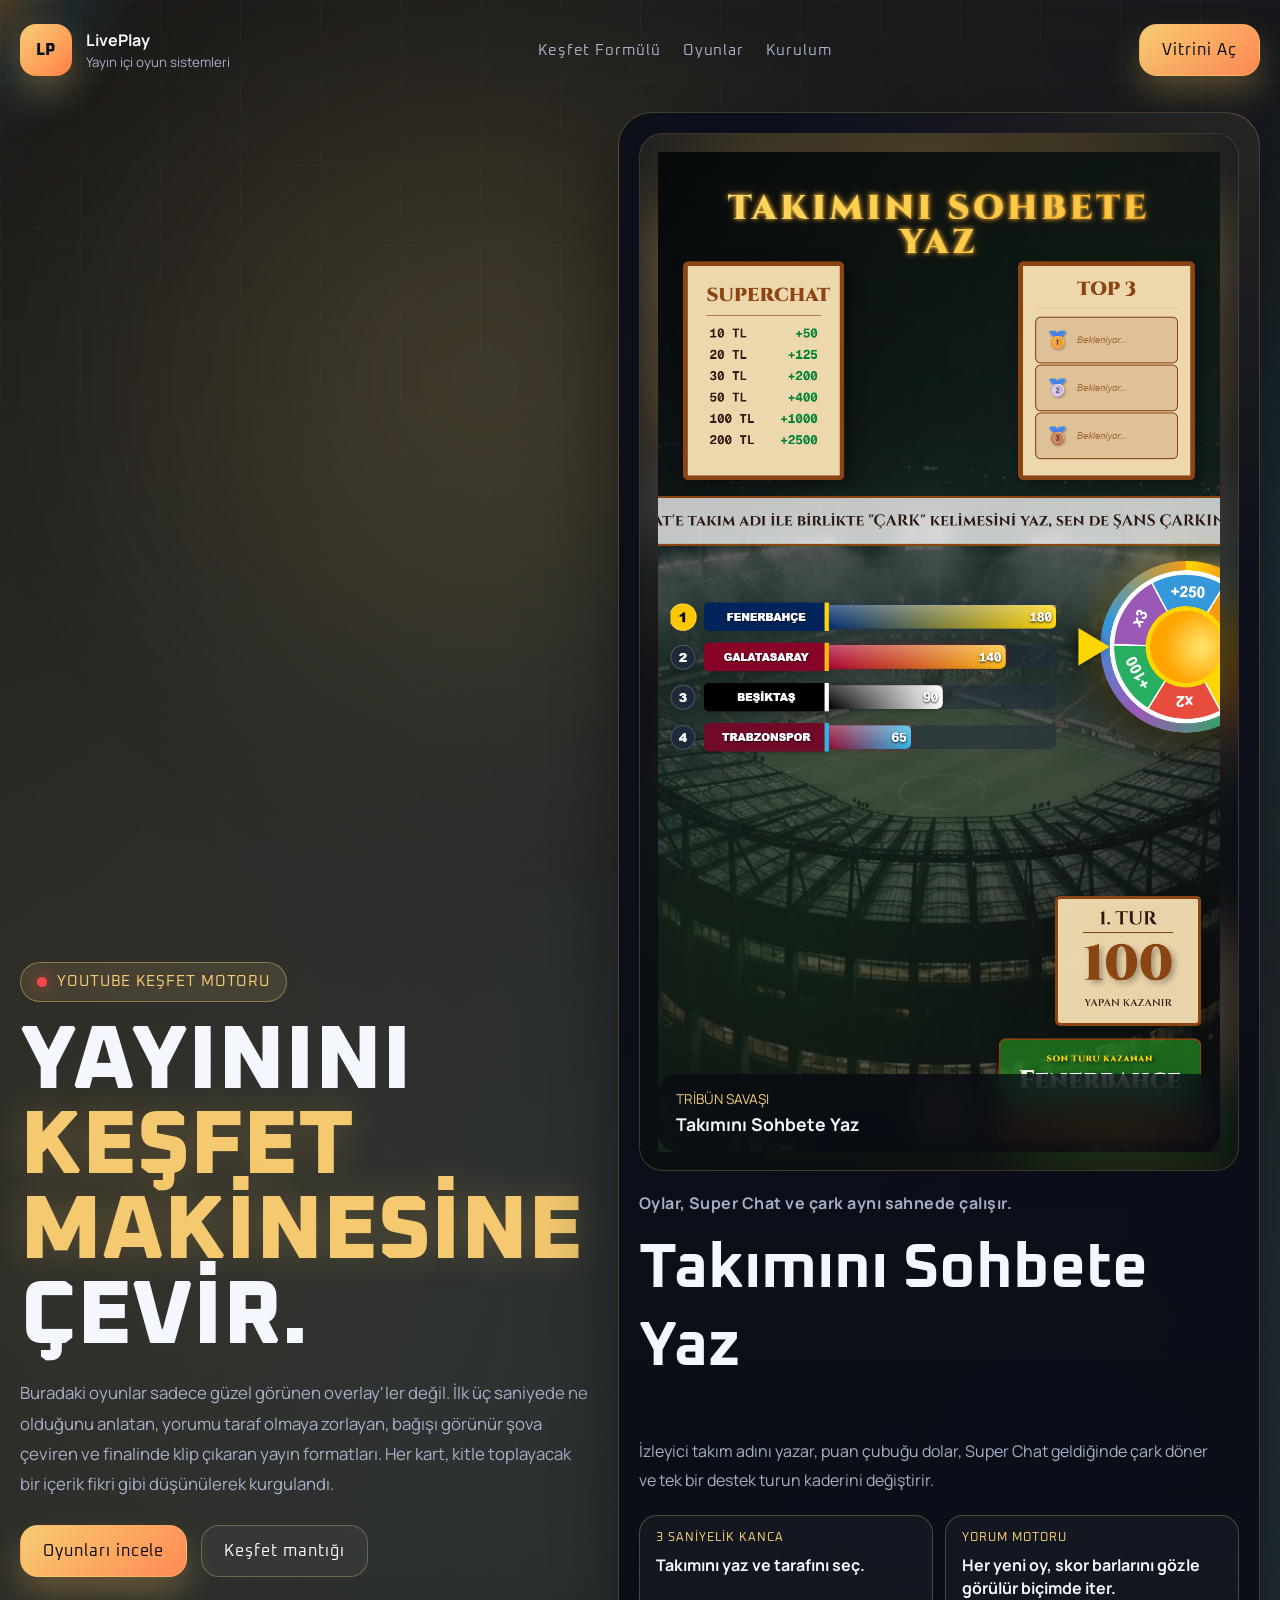
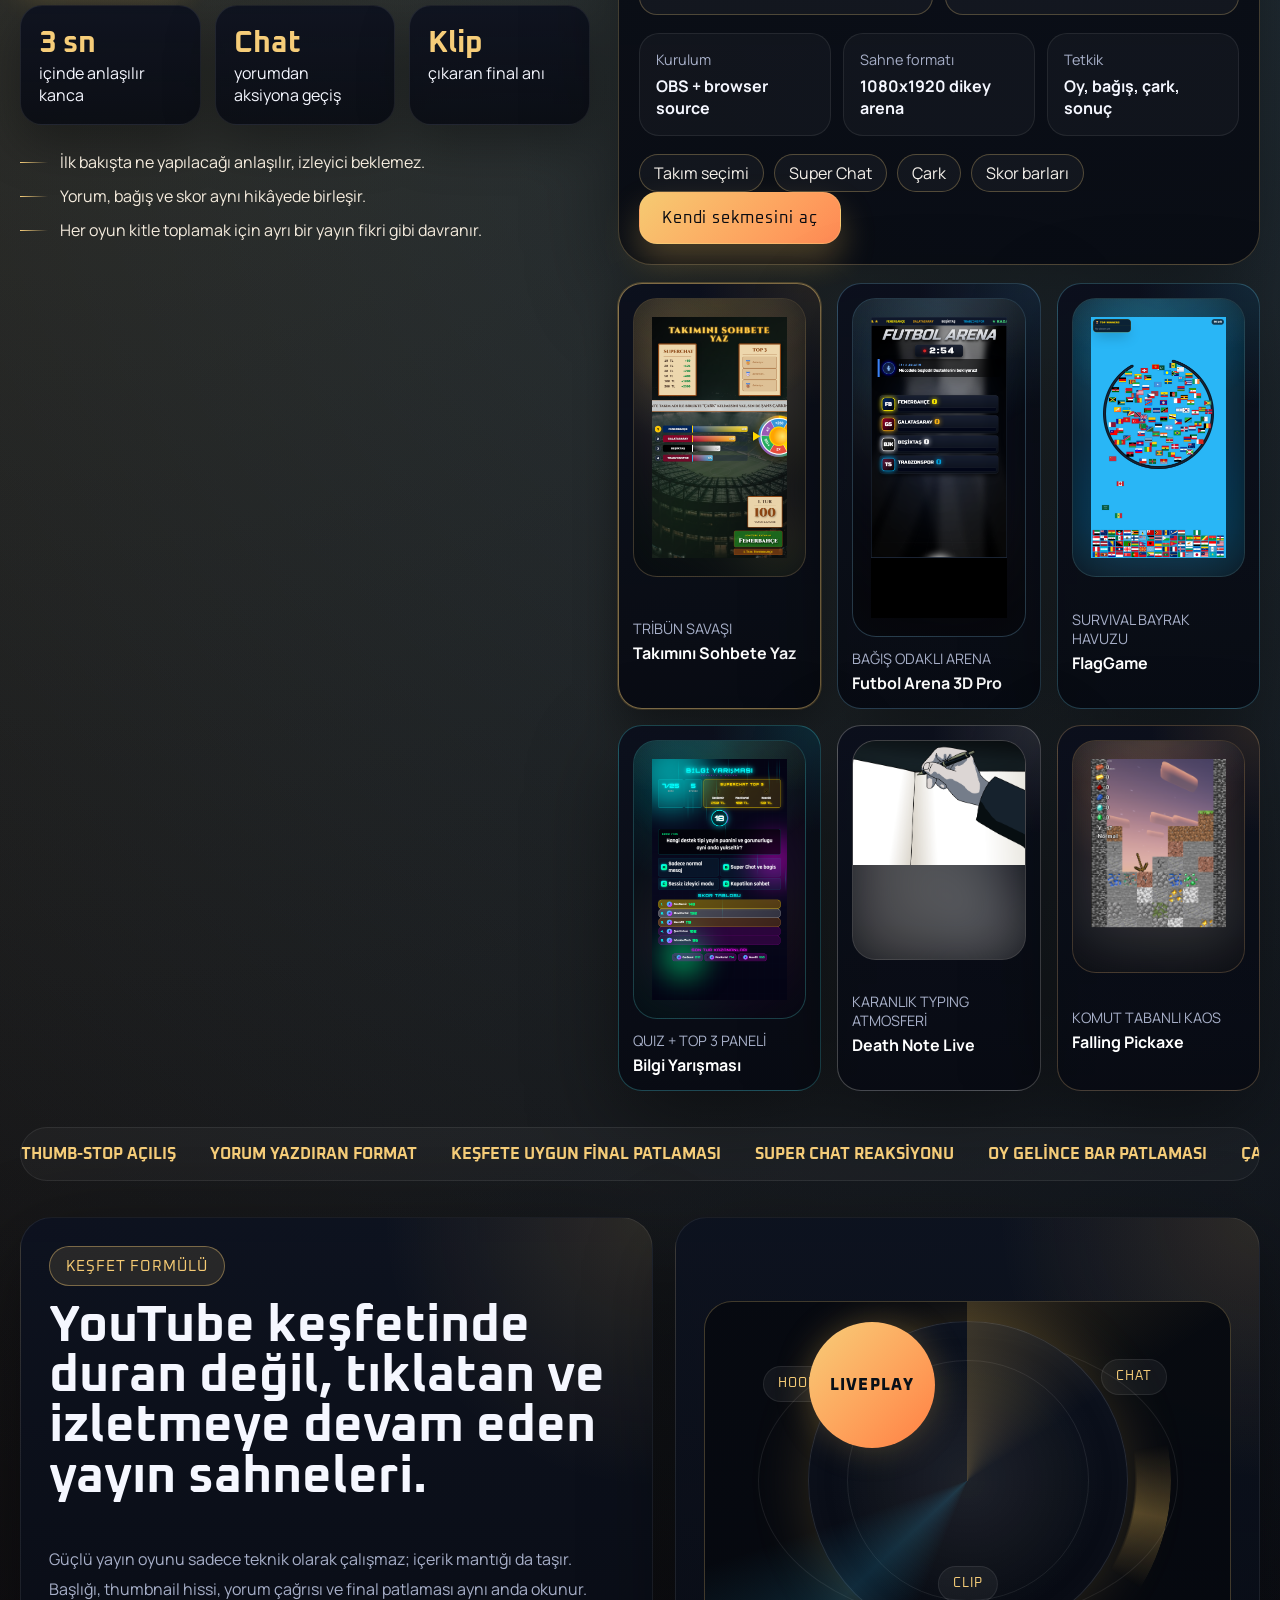
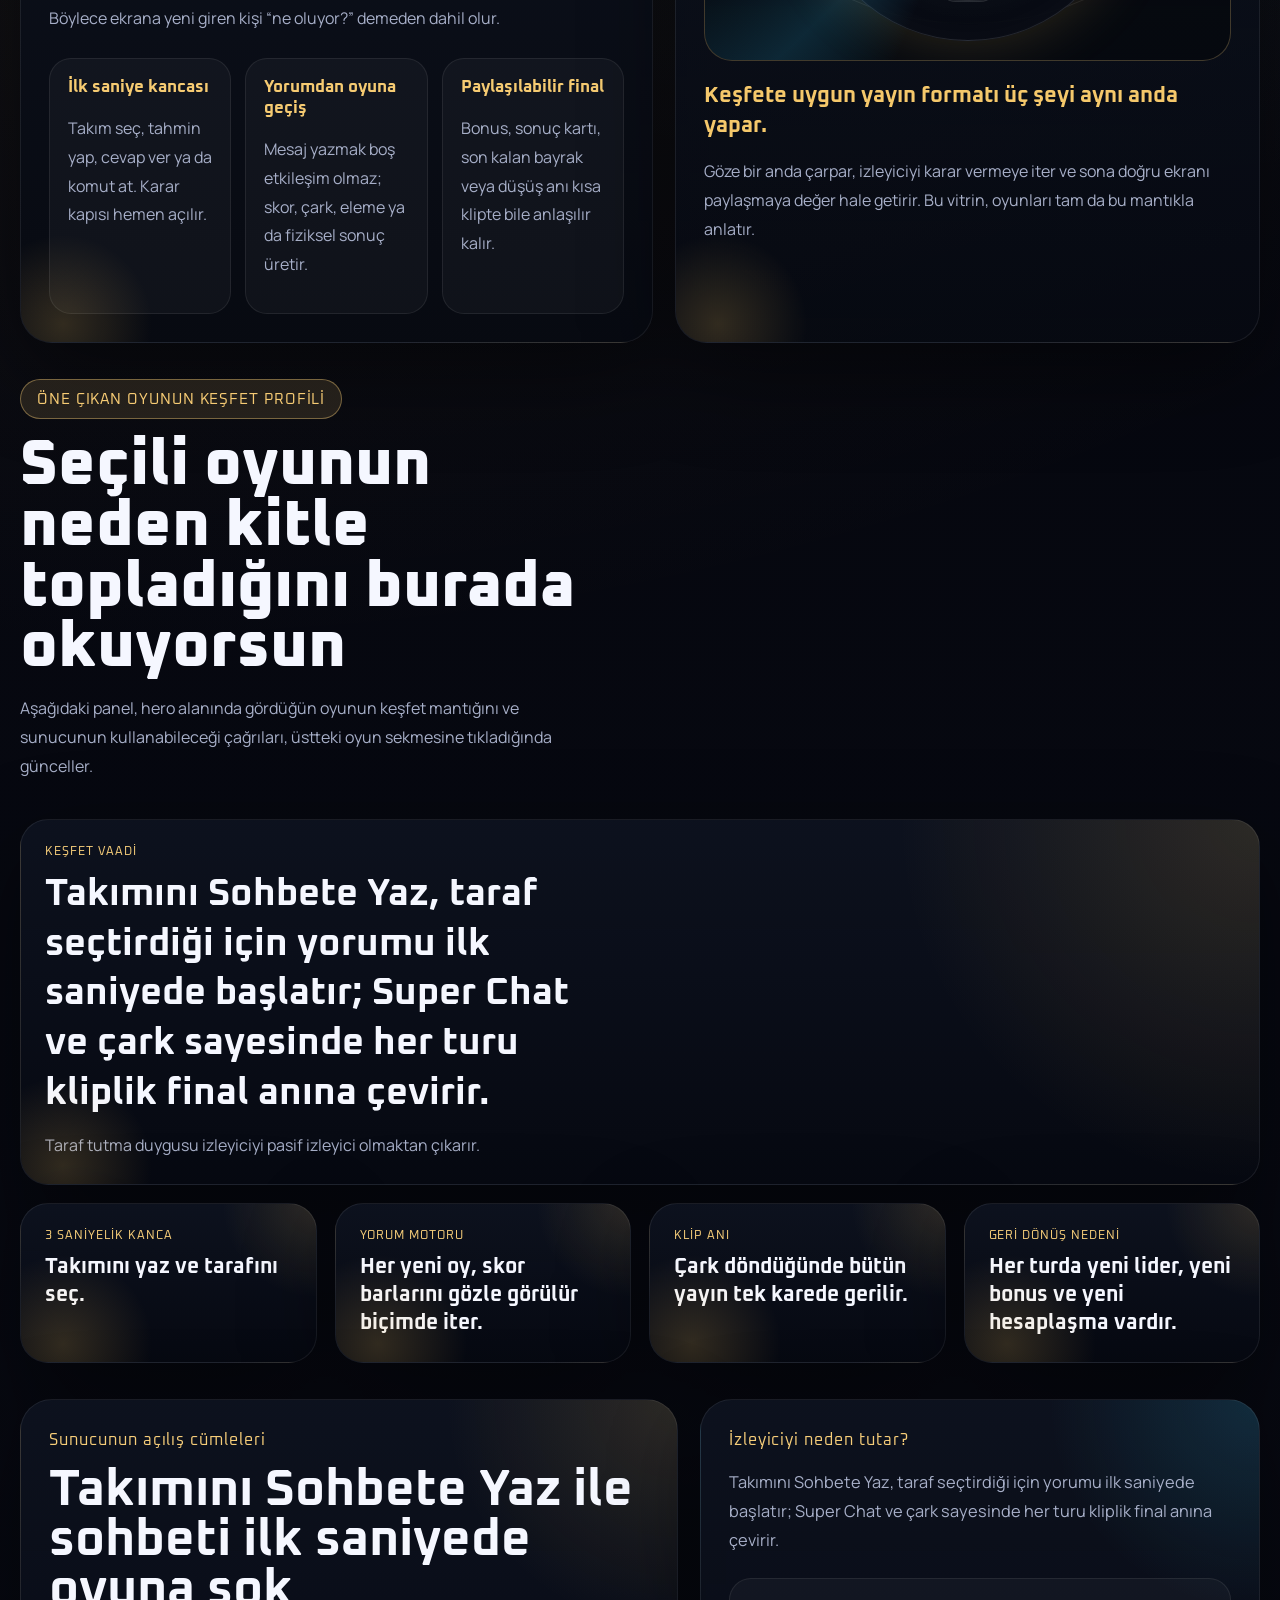
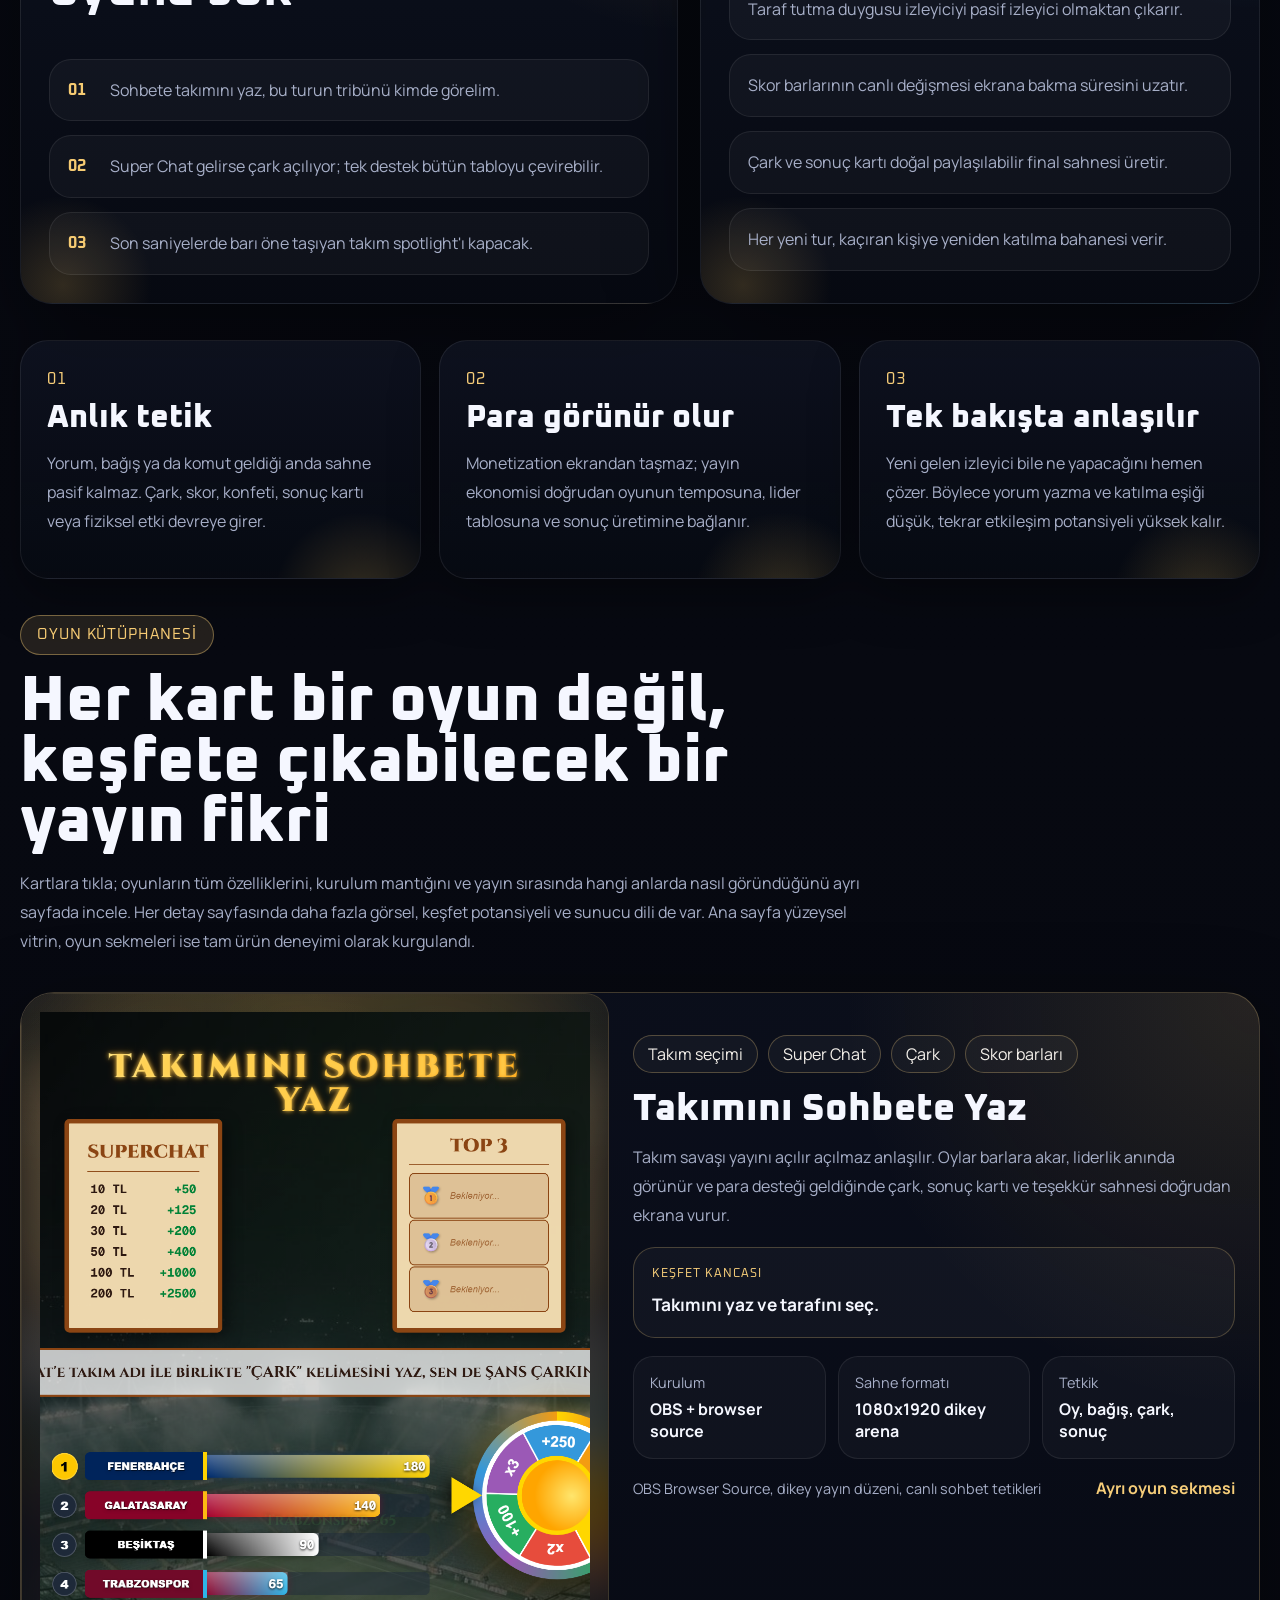
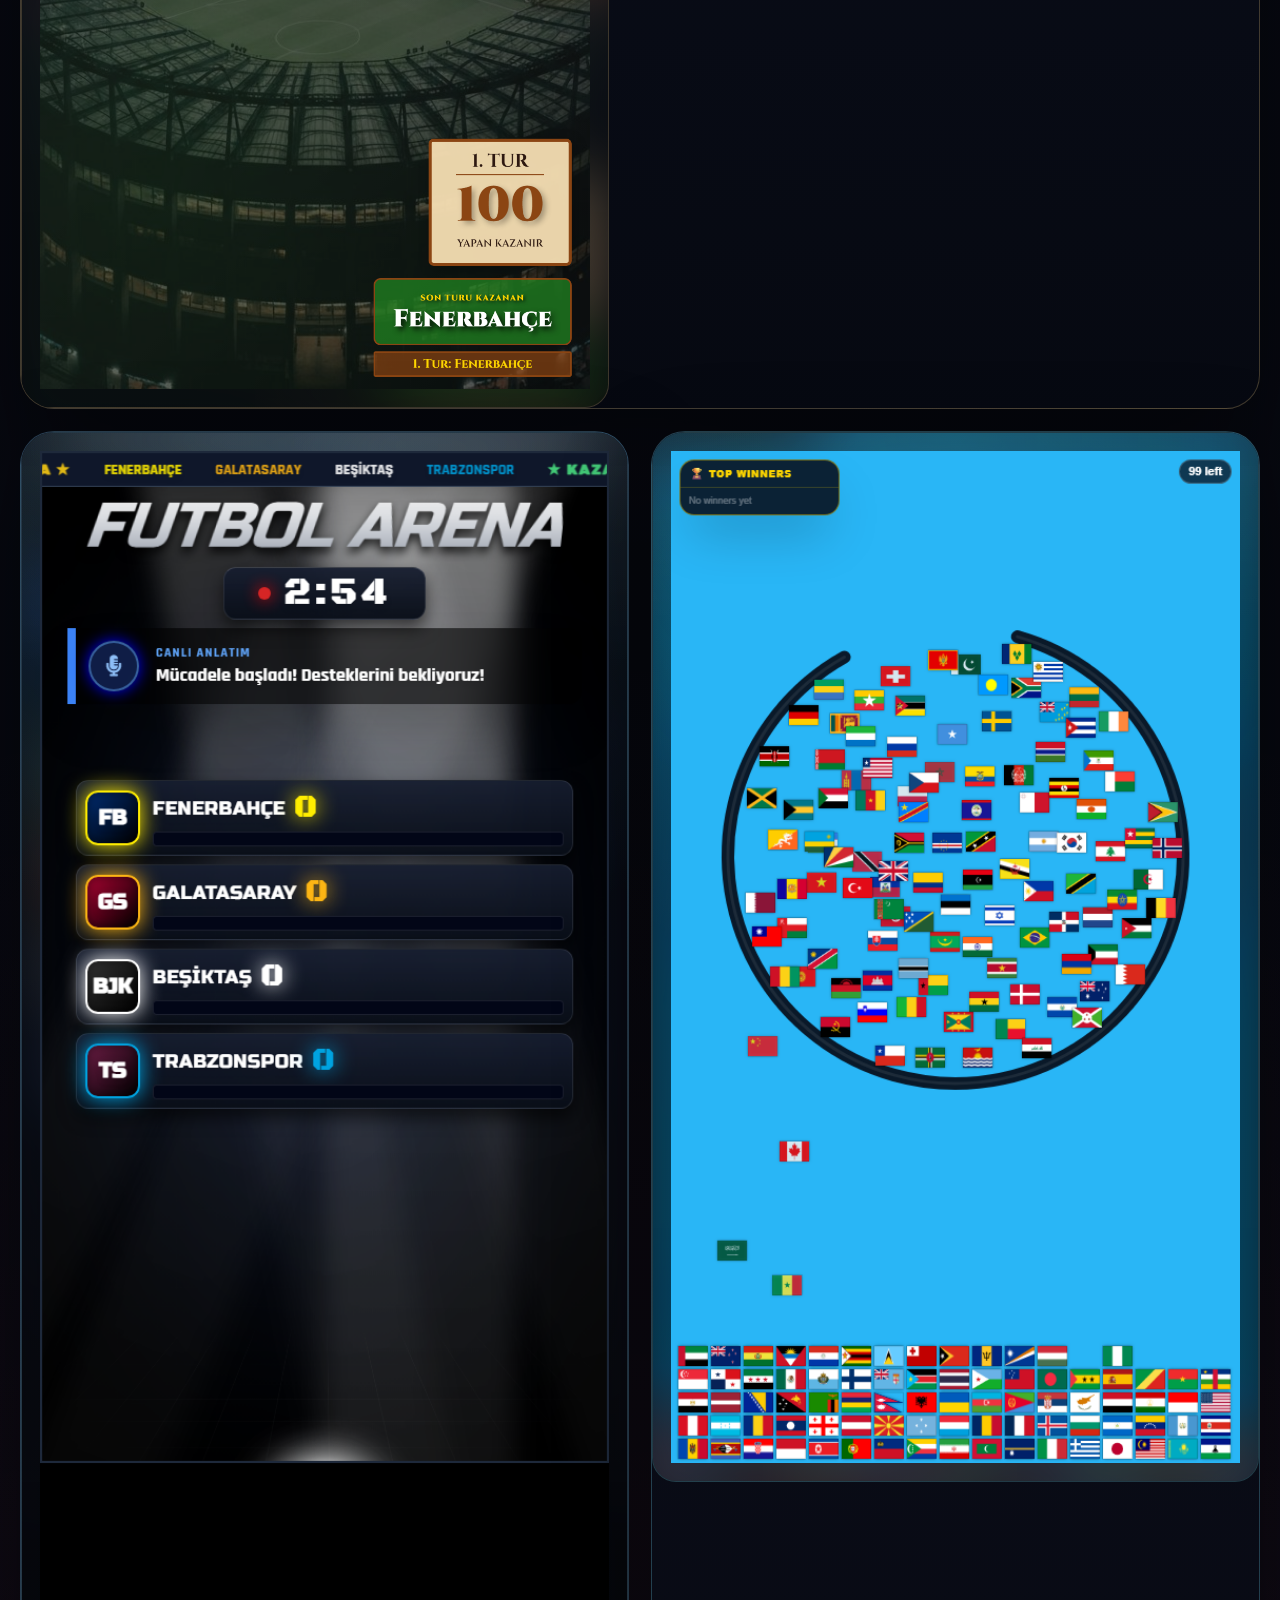
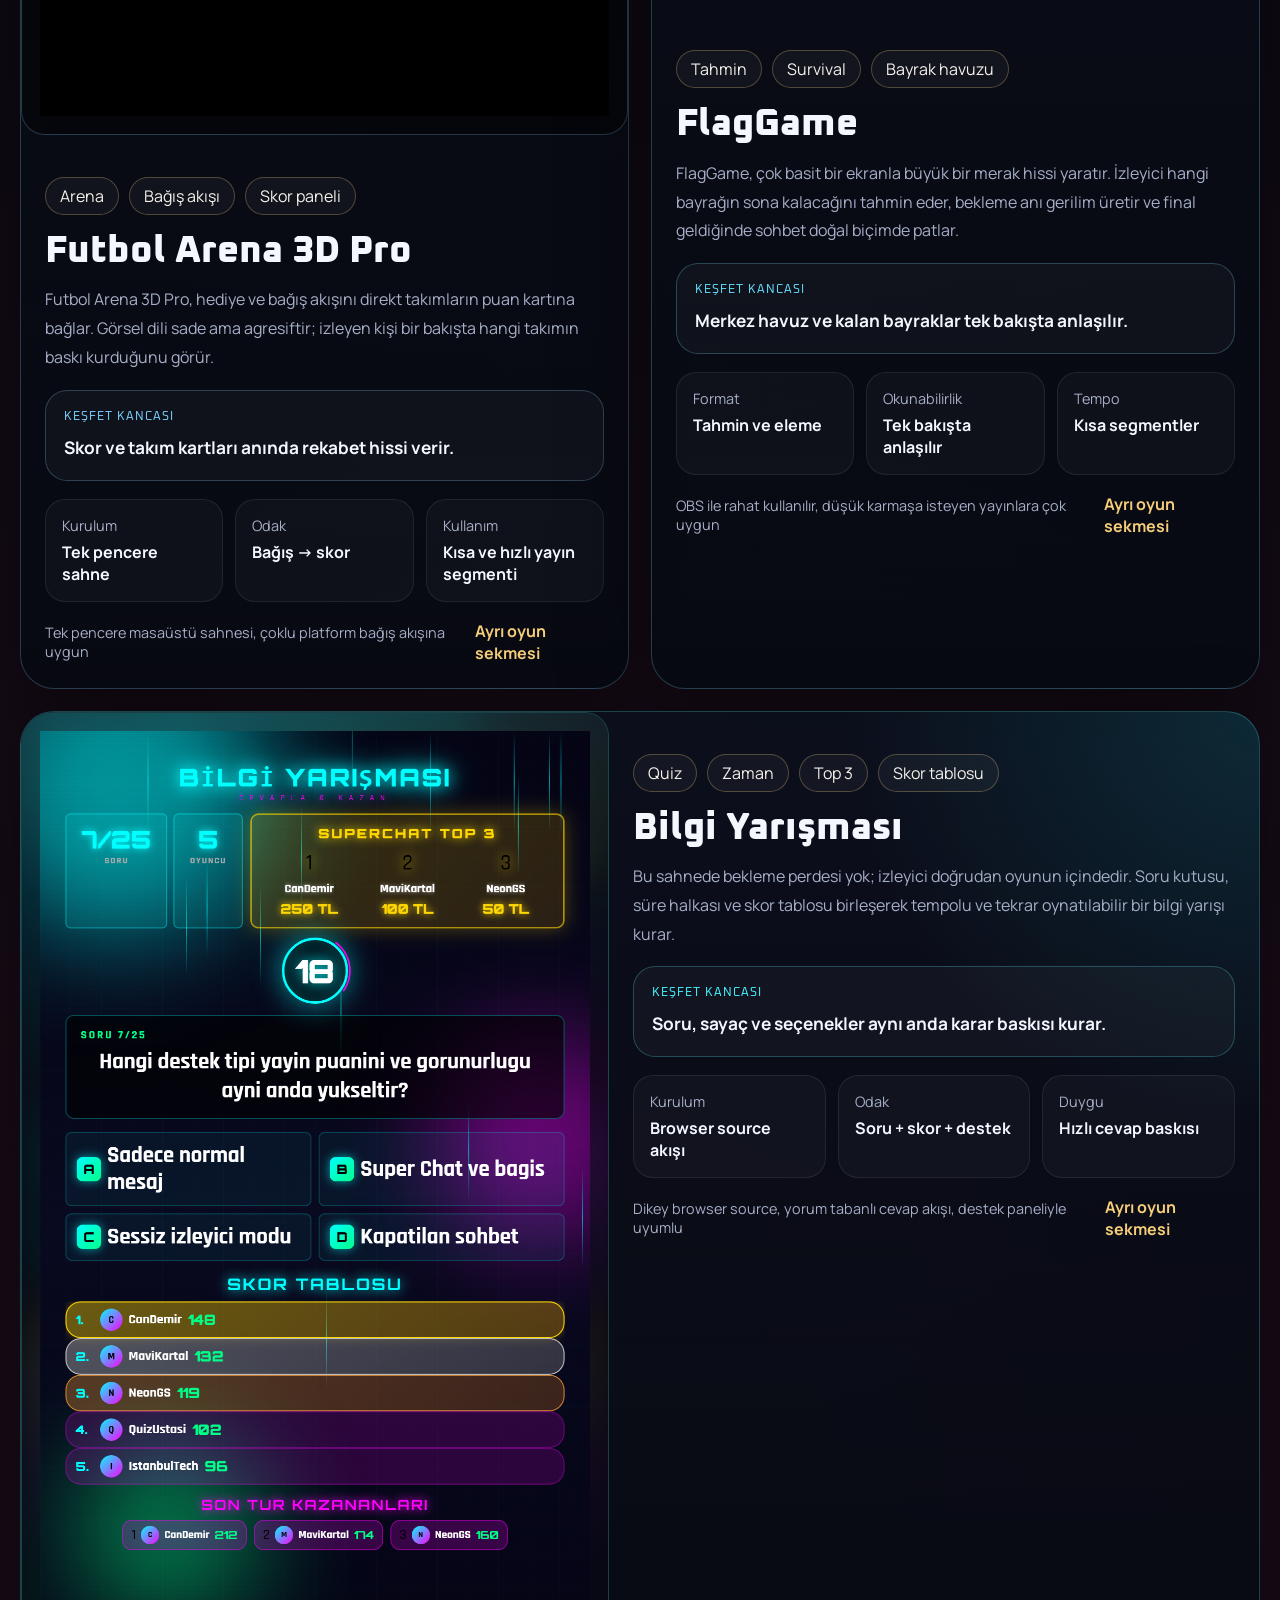
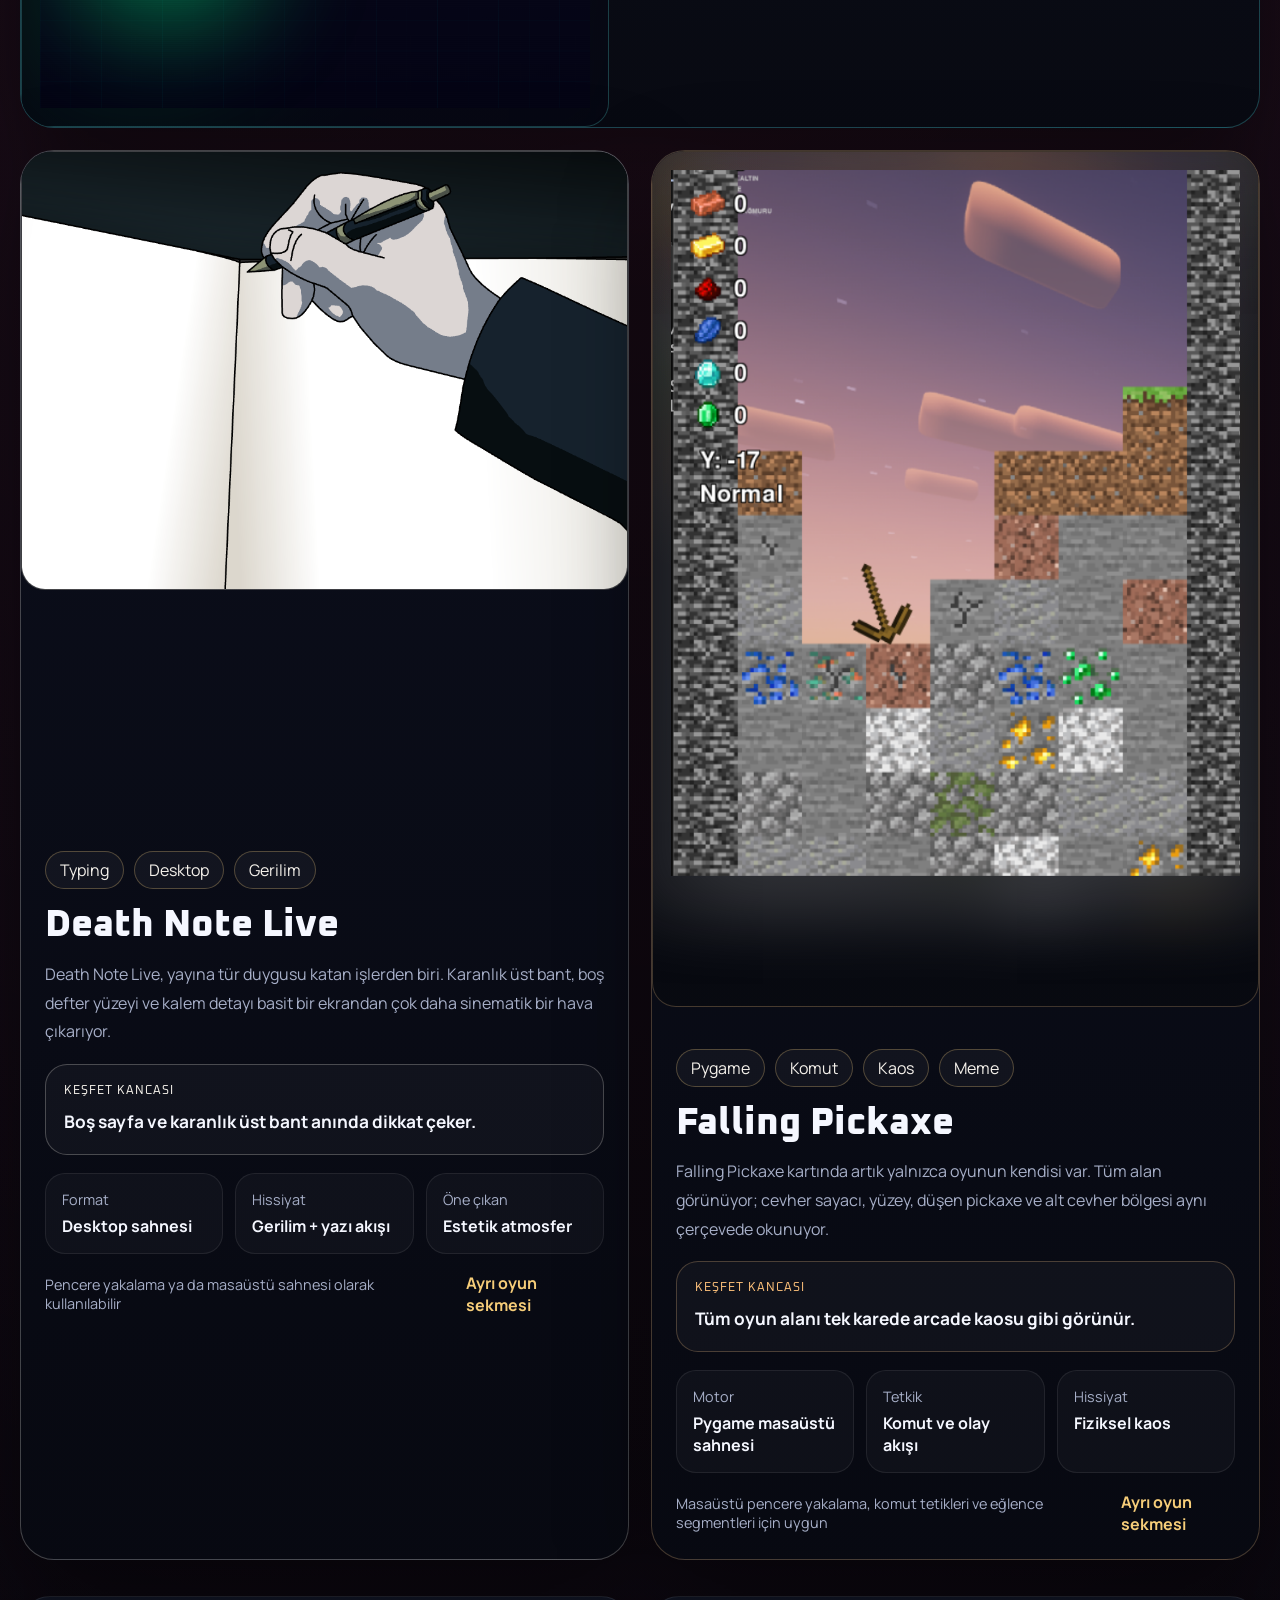
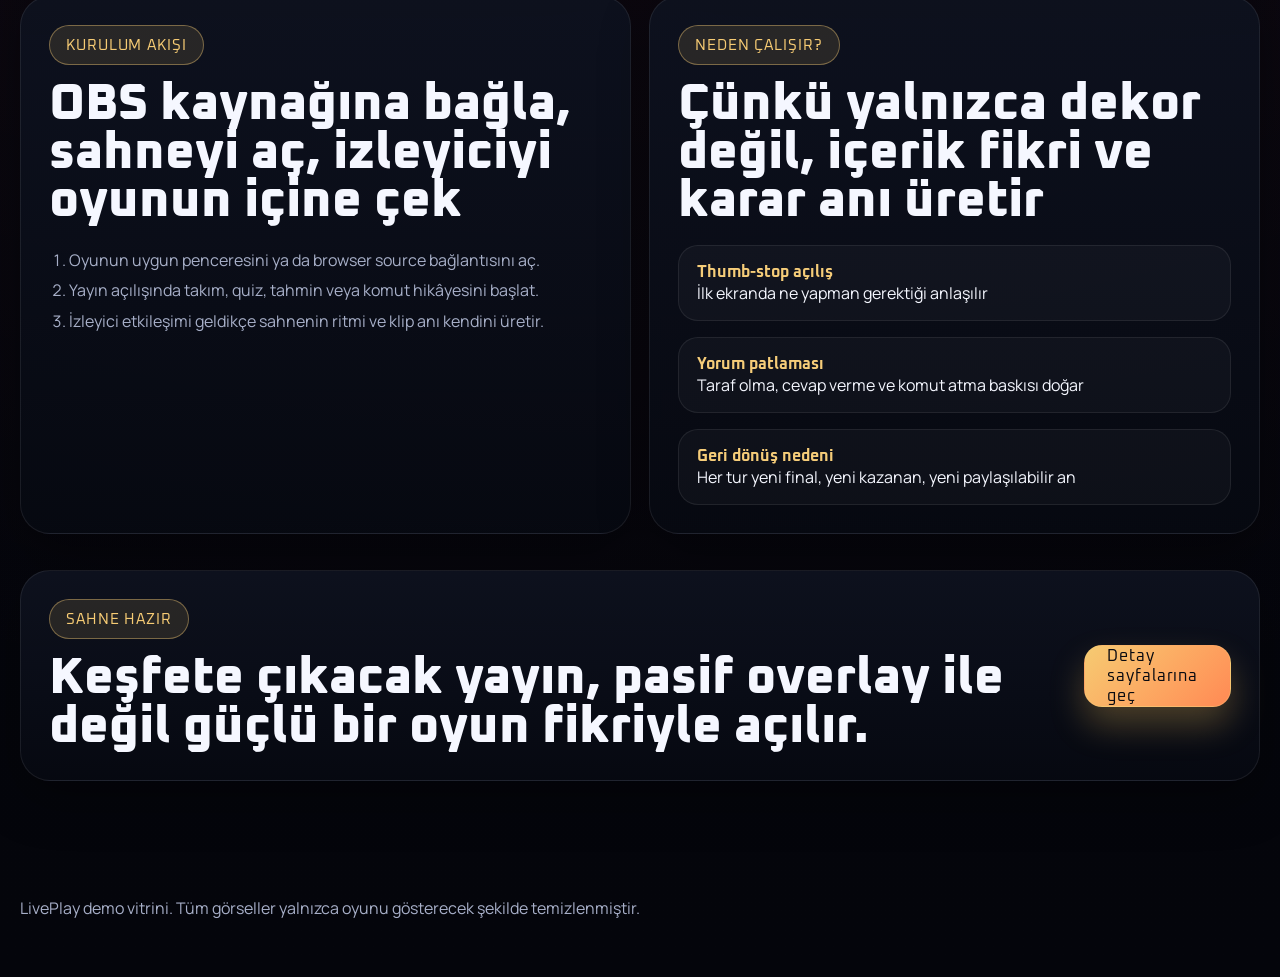
==== index.html @ 21b315d3 "Split games into dedicated product pages" ====
<!DOCTYPE html>
<html lang="tr">
  <head>
    <meta charset="UTF-8" />
    <meta name="viewport" content="width=device-width, initial-scale=1.0" />
    <meta
      name="description"
      content="YouTube keşfetini hedefleyen, yorumu aksiyona ve bağışı oyuna çeviren LivePlay yayın oyunu vitrini."
    />
    <meta name="theme-color" content="#070911" />
    <title>LivePlay | Keşfeti Açan Yayın Oyunları</title>
    <link rel="preconnect" href="https://fonts.googleapis.com" />
    <link rel="preconnect" href="https://fonts.gstatic.com" crossorigin />
    <link
      href="https://fonts.googleapis.com/css2?family=Manrope:wght@400;500;600;700;800&family=Oxanium:wght@400;500;600;700;800&display=swap"
      rel="stylesheet"
    />
    <link rel="stylesheet" href="./styles.css" />
    <script defer src="./games-data.js"></script>
    <script defer src="./script.js"></script>
  </head>
  <body class="page-home">
    <a class="skip-link" href="#anaIcerik">İçeriğe geç</a>
    <div class="bg-layer bg-layer-a"></div>
    <div class="bg-layer bg-layer-b"></div>
    <div class="bg-grid"></div>
    <div class="bg-noise"></div>
    <div class="cursor-glow"></div>

    <header class="site-header">
      <a class="brand" href="./index.html">
        <span class="brand-mark">LP</span>
        <span class="brand-copy">
          <strong>LivePlay</strong>
          <small>Yayın içi oyun sistemleri</small>
        </span>
      </a>

      <nav class="site-nav" aria-label="Ana menü">
        <a href="#kesfet">Keşfet Formülü</a>
        <a href="#oyunlar">Oyunlar</a>
        <a href="#kurulum">Kurulum</a>
      </nav>

      <a class="nav-cta" href="#oyunlar">Vitrini Aç</a>
    </header>

    <main id="anaIcerik">
      <section class="hero-board">
        <div class="hero-copy reveal">
          <span class="eyebrow">
            <span class="eyebrow-dot"></span>
            YOUTUBE KEŞFET MOTORU
          </span>

          <h1>
            YAYININI
            <span>KEŞFET MAKİNESİNE</span>
            ÇEVİR.
          </h1>

          <p class="hero-description">
            Buradaki oyunlar sadece güzel görünen overlay'ler değil. İlk üç
            saniyede ne olduğunu anlatan, yorumu taraf olmaya zorlayan,
            bağışı görünür şova çeviren ve finalinde klip çıkaran yayın
            formatları. Her kart, kitle toplayacak bir içerik fikri gibi
            düşünülerek kurgulandı.
          </p>

          <div class="hero-actions">
            <a class="button button-primary" href="#oyunlar">Oyunları incele</a>
            <a class="button button-secondary" href="#kesfet">Keşfet mantığı</a>
          </div>

          <div class="hero-stat-strip">
            <article>
              <strong>3 sn</strong>
              <span>içinde anlaşılır kanca</span>
            </article>
            <article>
              <strong>Chat</strong>
              <span>yorumdan aksiyona geçiş</span>
            </article>
            <article>
              <strong>Klip</strong>
              <span>çıkaran final anı</span>
            </article>
          </div>

          <div class="hero-bullets">
            <span>İlk bakışta ne yapılacağı anlaşılır, izleyici beklemez.</span>
            <span>Yorum, bağış ve skor aynı hikâyede birleşir.</span>
            <span>Her oyun kitle toplamak için ayrı bir yayın fikri gibi davranır.</span>
          </div>
        </div>

        <div class="hero-stage reveal delay-1">
          <div class="featured-monitor" id="featuredMonitor"></div>
          <div class="hero-rail" id="heroMiniRail"></div>
        </div>
      </section>

      <section class="ticker-band reveal" aria-label="Sinyal bandı">
        <div class="ticker-track">
          <span>THUMB-STOP AÇILIŞ</span>
          <span>YORUM YAZDIRAN FORMAT</span>
          <span>KEŞFETE UYGUN FİNAL PATLAMASI</span>
          <span>SUPER CHAT REAKSİYONU</span>
          <span>OY GELİNCE BAR PATLAMASI</span>
          <span>ÇARK DÖNERKEN GERİLİM</span>
          <span>QUIZ TOP 3 PANELİ</span>
          <span>KOMUTLA KAOS AKIŞI</span>
          <span>CANLI YAYINDA KLİPLİK AN</span>
          <span>SUPER CHAT REAKSİYONU</span>
          <span>OY GELİNCE BAR PATLAMASI</span>
          <span>ÇARK DÖNERKEN GERİLİM</span>
          <span>QUIZ TOP 3 PANELİ</span>
        </div>
      </section>

      <section class="discovery-grid" id="kesfet">
        <article class="discovery-panel discovery-panel-copy reveal">
          <span class="eyebrow">KEŞFET FORMÜLÜ</span>
          <h2>
            YouTube keşfetinde duran değil, tıklatan ve izletmeye devam eden
            yayın sahneleri.
          </h2>
          <p>
            Güçlü yayın oyunu sadece teknik olarak çalışmaz; içerik mantığı da
            taşır. Başlığı, thumbnail hissi, yorum çağrısı ve final patlaması
            aynı anda okunur. Böylece ekrana yeni giren kişi “ne oluyor?”
            demeden dahil olur.
          </p>

          <div class="discovery-list">
            <article>
              <strong>İlk saniye kancası</strong>
              <p>Takım seç, tahmin yap, cevap ver ya da komut at. Karar kapısı hemen açılır.</p>
            </article>
            <article>
              <strong>Yorumdan oyuna geçiş</strong>
              <p>Mesaj yazmak boş etkileşim olmaz; skor, çark, eleme ya da fiziksel sonuç üretir.</p>
            </article>
            <article>
              <strong>Paylaşılabilir final</strong>
              <p>Bonus, sonuç kartı, son kalan bayrak veya düşüş anı kısa klipte bile anlaşılır kalır.</p>
            </article>
          </div>
        </article>

        <article class="discovery-panel discovery-panel-radar reveal delay-1">
          <div class="radar-display" aria-hidden="true">
            <span class="radar-tag radar-tag-a">HOOK</span>
            <span class="radar-tag radar-tag-b">CHAT</span>
            <span class="radar-tag radar-tag-c">CLIP</span>
            <div class="radar-core">
              <span class="radar-center">LIVEPLAY</span>
            </div>
          </div>

          <div class="radar-copy">
            <strong>Keşfete uygun yayın formatı üç şeyi aynı anda yapar.</strong>
            <p>
              Göze bir anda çarpar, izleyiciyi karar vermeye iter ve sona doğru
              ekranı paylaşmaya değer hale getirir. Bu vitrin, oyunları tam da
              bu mantıkla anlatır.
            </p>
          </div>
        </article>
      </section>

      <section class="growth-brief reveal">
        <div class="section-head section-head-inline">
          <span class="eyebrow">ÖNE ÇIKAN OYUNUN KEŞFET PROFİLİ</span>
          <h2>Seçili oyunun neden kitle topladığını burada okuyorsun</h2>
          <p>
            Aşağıdaki panel, hero alanında gördüğün oyunun keşfet mantığını ve
            sunucunun kullanabileceği çağrıları, üstteki oyun sekmesine
            tıkladığında günceller.
          </p>
        </div>

        <div class="growth-grid" id="growthMatrix"></div>
      </section>

      <section class="voice-board reveal" id="creatorVoice"></section>

      <section class="systems-grid" id="mekanikler">
        <article class="system-card reveal">
          <span class="system-index">01</span>
          <h2>Anlık tetik</h2>
          <p>
            Yorum, bağış ya da komut geldiği anda sahne pasif kalmaz. Çark,
            skor, konfeti, sonuç kartı veya fiziksel etki devreye girer.
          </p>
        </article>

        <article class="system-card reveal delay-1">
          <span class="system-index">02</span>
          <h2>Para görünür olur</h2>
          <p>
            Monetization ekrandan taşmaz; yayın ekonomisi doğrudan oyunun
            temposuna, lider tablosuna ve sonuç üretimine bağlanır.
          </p>
        </article>

        <article class="system-card reveal delay-2">
          <span class="system-index">03</span>
          <h2>Tek bakışta anlaşılır</h2>
          <p>
            Yeni gelen izleyici bile ne yapacağını hemen çözer. Böylece yorum
            yazma ve katılma eşiği düşük, tekrar etkileşim potansiyeli yüksek
            kalır.
          </p>
        </article>
      </section>

      <section class="section-head reveal">
        <span class="eyebrow">OYUN KÜTÜPHANESİ</span>
        <h2>Her kart bir oyun değil, keşfete çıkabilecek bir yayın fikri</h2>
        <p>
          Kartlara tıkla; oyunların tüm özelliklerini, kurulum mantığını ve
          yayın sırasında hangi anlarda nasıl göründüğünü ayrı sayfada incele.
          Her detay sayfasında daha fazla görsel, keşfet potansiyeli ve sunucu
          dili de var. Ana sayfa yüzeysel vitrin, oyun sekmeleri ise tam ürün
          deneyimi olarak kurgulandı.
        </p>
      </section>

      <section class="game-grid" id="oyunlar" aria-label="Oyun listesi"></section>

      <section class="story-grid" id="kurulum">
        <article class="story-panel reveal">
          <span class="eyebrow">KURULUM AKIŞI</span>
          <h2>OBS kaynağına bağla, sahneyi aç, izleyiciyi oyunun içine çek</h2>
          <ol class="story-list">
            <li>Oyunun uygun penceresini ya da browser source bağlantısını aç.</li>
            <li>Yayın açılışında takım, quiz, tahmin veya komut hikâyesini başlat.</li>
            <li>İzleyici etkileşimi geldikçe sahnenin ritmi ve klip anı kendini üretir.</li>
          </ol>
        </article>

        <article class="story-panel story-panel-alt reveal delay-1">
          <span class="eyebrow">NEDEN ÇALIŞIR?</span>
          <h2>Çünkü yalnızca dekor değil, içerik fikri ve karar anı üretir</h2>
          <div class="metric-stack">
            <div>
              <strong>Thumb-stop açılış</strong>
              <span>İlk ekranda ne yapman gerektiği anlaşılır</span>
            </div>
            <div>
              <strong>Yorum patlaması</strong>
              <span>Taraf olma, cevap verme ve komut atma baskısı doğar</span>
            </div>
            <div>
              <strong>Geri dönüş nedeni</strong>
              <span>Her tur yeni final, yeni kazanan, yeni paylaşılabilir an</span>
            </div>
          </div>
        </article>
      </section>

      <section class="cta-panel reveal">
        <div>
          <span class="eyebrow">SAHNE HAZIR</span>
          <h2>Keşfete çıkacak yayın, pasif overlay ile değil güçlü bir oyun fikriyle açılır.</h2>
        </div>
        <a class="button button-primary" href="#oyunlar">Detay sayfalarına geç</a>
      </section>
    </main>

    <footer class="site-footer">
      <p>LivePlay demo vitrini. Tüm görseller yalnızca oyunu gösterecek şekilde temizlenmiştir.</p>
    </footer>
  </body>
</html>
---- styles.css ----
:root {
  --bg: #070911;
  --bg-deep: #02030a;
  --panel: rgba(11, 15, 28, 0.82);
  --panel-strong: rgba(8, 11, 20, 0.94);
  --line: rgba(255, 255, 255, 0.08);
  --line-strong: rgba(255, 255, 255, 0.14);
  --text: #f5f7ff;
  --muted: #a7afc8;
  --page-accent: #f4c25b;
  --page-glow: rgba(244, 194, 91, 0.24);
  --radius-xl: 34px;
  --radius-lg: 24px;
  --shadow-xl: 0 30px 90px rgba(0, 0, 0, 0.45);
  --shadow-lg: 0 18px 48px rgba(0, 0, 0, 0.34);
}

* {
  box-sizing: border-box;
}

html {
  scroll-behavior: smooth;
  color-scheme: dark;
}

body {
  margin: 0;
  min-height: 100vh;
  overflow-x: hidden;
  color: var(--text);
  font-family: "Manrope", sans-serif;
  background:
    radial-gradient(circle at 10% 10%, color-mix(in srgb, var(--page-accent) 18%, transparent), transparent 24%),
    radial-gradient(circle at 82% 12%, rgba(45, 164, 255, 0.16), transparent 18%),
    radial-gradient(circle at 50% 78%, rgba(255, 70, 133, 0.1), transparent 26%),
    linear-gradient(180deg, #04050d 0%, #070911 45%, #04050b 100%);
}

body::before {
  content: "";
  position: fixed;
  inset: 0;
  background:
    linear-gradient(90deg, rgba(255, 255, 255, 0.03) 1px, transparent 1px),
    linear-gradient(rgba(255, 255, 255, 0.03) 1px, transparent 1px);
  background-size: 80px 80px;
  mask-image: linear-gradient(180deg, rgba(0, 0, 0, 0.85), transparent 92%);
  pointer-events: none;
  z-index: 0;
}

.skip-link {
  position: fixed;
  top: 14px;
  left: 14px;
  z-index: 50;
  padding: 12px 16px;
  border-radius: 14px;
  background: #ffffff;
  color: #05060b;
  transform: translateY(-180%);
  transition: transform 160ms ease;
}

.skip-link:focus-visible {
  transform: translateY(0);
}

.bg-layer,
.bg-grid,
.bg-noise,
.cursor-glow {
  position: fixed;
  inset: 0;
  pointer-events: none;
  z-index: 0;
}

.bg-layer {
  filter: blur(90px);
  opacity: 0.42;
}

.bg-layer-a {
  background: radial-gradient(circle, color-mix(in srgb, var(--page-accent) 42%, transparent), transparent 58%);
  transform: translate(-12%, -8%);
  animation: driftA 18s ease-in-out infinite alternate;
}

.bg-layer-b {
  background: radial-gradient(circle, rgba(51, 194, 255, 0.25), transparent 58%);
  transform: translate(62%, 8%);
  animation: driftB 22s ease-in-out infinite alternate;
}

.bg-grid {
  background-image:
    radial-gradient(circle at center, rgba(255, 255, 255, 0.1) 0 1px, transparent 1px),
    linear-gradient(90deg, rgba(255, 255, 255, 0.015), transparent 45%);
  background-size: 140px 140px, 100% 100%;
  opacity: 0.38;
}

.bg-noise {
  opacity: 0.1;
  background-image:
    radial-gradient(circle at 20% 20%, rgba(255, 255, 255, 0.4) 0 1px, transparent 1px),
    radial-gradient(circle at 75% 35%, rgba(255, 255, 255, 0.22) 0 1px, transparent 1px),
    radial-gradient(circle at 30% 80%, rgba(255, 255, 255, 0.18) 0 1px, transparent 1px);
  background-size: 190px 190px;
}

.cursor-glow {
  width: 300px;
  height: 300px;
  margin-left: -150px;
  margin-top: -150px;
  border-radius: 50%;
  background: radial-gradient(circle, color-mix(in srgb, var(--page-accent) 20%, transparent), rgba(50, 190, 255, 0.08), transparent 66%);
  transition: transform 120ms linear;
}

img {
  display: block;
  max-width: 100%;
}

a {
  color: inherit;
  text-decoration: none;
}

button,
input,
select {
  font: inherit;
}

button {
  cursor: pointer;
}

a:focus-visible,
button:focus-visible {
  outline: 2px solid color-mix(in srgb, var(--page-accent) 70%, white);
  outline-offset: 4px;
}

.site-header,
main,
.detail-root,
.site-footer {
  position: relative;
  z-index: 1;
  width: min(1320px, calc(100vw - 40px));
  margin-inline: auto;
}

.site-header {
  display: flex;
  align-items: center;
  justify-content: space-between;
  gap: 16px;
  padding-top: 24px;
}

.brand {
  display: inline-flex;
  align-items: center;
  gap: 14px;
}

.brand-mark,
.eyebrow,
.site-nav a,
.nav-cta,
.button,
.system-index,
.feature-index,
.panel-label {
  font-family: "Oxanium", sans-serif;
  letter-spacing: 0.06em;
}

.brand-mark {
  display: grid;
  place-items: center;
  width: 52px;
  height: 52px;
  border-radius: 16px;
  color: #091018;
  font-weight: 800;
  background: linear-gradient(135deg, color-mix(in srgb, var(--page-accent) 82%, white), #ff7e43);
  box-shadow: 0 16px 34px color-mix(in srgb, var(--page-accent) 28%, transparent);
}

.brand-copy {
  display: grid;
  gap: 2px;
}

.brand-copy strong {
  font-size: 1rem;
}

.brand-copy small {
  color: var(--muted);
}

.site-nav {
  display: flex;
  align-items: center;
  gap: 22px;
  color: var(--muted);
}

.site-nav a {
  font-size: 0.95rem;
}

.nav-cta,
.button {
  display: inline-flex;
  align-items: center;
  justify-content: center;
  min-height: 52px;
  padding: 0 22px;
  border-radius: 18px;
  border: 1px solid color-mix(in srgb, var(--page-accent) 25%, rgba(255, 255, 255, 0.08));
  transition:
    transform 180ms ease,
    box-shadow 180ms ease,
    background 180ms ease,
    border-color 180ms ease;
}

.nav-cta,
.button-primary {
  color: #080a11;
  background: linear-gradient(135deg, color-mix(in srgb, var(--page-accent) 86%, white), #ff8954);
  box-shadow: 0 18px 34px color-mix(in srgb, var(--page-accent) 28%, transparent);
}

.button-secondary {
  color: var(--text);
  background: rgba(255, 255, 255, 0.04);
}

.nav-cta:hover,
.button:hover,
.mini-card:hover,
.game-card:hover,
.gallery-card:hover,
.related-card:hover {
  transform: translateY(-4px);
}

main {
  padding-bottom: 80px;
}

section {
  margin-top: 36px;
}

.hero-board {
  display: grid;
  grid-template-columns: 0.94fr 1.06fr;
  gap: 28px;
  align-items: center;
  min-height: calc(100vh - 120px);
}

.eyebrow {
  display: inline-flex;
  align-items: center;
  gap: 10px;
  width: fit-content;
  min-height: 40px;
  padding: 0 16px;
  border-radius: 999px;
  border: 1px solid color-mix(in srgb, var(--page-accent) 34%, rgba(255, 255, 255, 0.1));
  background: color-mix(in srgb, var(--page-accent) 10%, rgba(255, 255, 255, 0.02));
  color: color-mix(in srgb, var(--page-accent) 85%, white);
  font-size: 0.95rem;
}

.eyebrow-dot {
  width: 10px;
  height: 10px;
  border-radius: 50%;
  background: #ff4747;
  box-shadow: 0 0 18px #ff4747;
  animation: pulseDot 1.2s ease-in-out infinite;
}

.hero-copy h1,
.section-head h2,
.system-card h2,
.card-copy h3,
.detail-copy h1,
.feature-card h3,
.story-panel h2,
.cta-panel h2,
.missing-state h1 {
  margin: 0;
  font-family: "Oxanium", sans-serif;
  font-weight: 800;
  line-height: 0.95;
}

.hero-copy h1 {
  margin-top: 18px;
  font-size: clamp(4.3rem, 7vw, 7.4rem);
  max-width: 8ch;
}

.hero-copy h1 span {
  display: block;
  color: color-mix(in srgb, var(--page-accent) 88%, white);
  text-shadow: 0 0 36px color-mix(in srgb, var(--page-accent) 22%, transparent);
}

.hero-description,
.section-head p,
.system-card p,
.card-copy p,
.story-panel p,
.detail-description,
.feature-card p,
.gallery-copy span,
.detail-panel p,
.missing-state p {
  color: var(--muted);
  line-height: 1.8;
}

.hero-description {
  max-width: 58ch;
  margin-top: 18px;
  font-size: 1.05rem;
}

.hero-actions {
  display: flex;
  flex-wrap: wrap;
  gap: 14px;
  margin-top: 26px;
}

.hero-stat-strip {
  display: grid;
  grid-template-columns: repeat(3, minmax(0, 1fr));
  gap: 14px;
  margin-top: 28px;
}

.hero-stat-strip article,
.system-card,
.story-panel,
.feature-card,
.detail-panel,
.cta-panel,
.missing-state {
  border: 1px solid var(--line);
  background: linear-gradient(180deg, rgba(14, 18, 31, 0.94), rgba(7, 10, 18, 0.86));
  box-shadow: var(--shadow-lg);
}

.hero-stat-strip article {
  padding: 18px;
  border-radius: 22px;
}

.hero-stat-strip strong {
  display: block;
  font-family: "Oxanium", sans-serif;
  font-size: 1.9rem;
  color: color-mix(in srgb, var(--page-accent) 82%, white);
}

.hero-bullets {
  display: grid;
  gap: 12px;
  margin-top: 26px;
}

.hero-bullets span {
  display: inline-flex;
  align-items: center;
  gap: 12px;
  color: color-mix(in srgb, var(--text) 80%, var(--page-accent));
}

.hero-bullets span::before {
  content: "";
  width: 28px;
  height: 1px;
  background: linear-gradient(90deg, color-mix(in srgb, var(--page-accent) 80%, white), transparent);
}

.hero-stage {
  display: grid;
  gap: 18px;
}

.section-head-inline {
  max-width: none;
}

.section-head-inline h2 {
  max-width: 16ch;
}

.section-head-inline p {
  max-width: 56ch;
}

.feature-console,
.mini-card,
.game-card,
.gallery-card,
.related-card {
  border: 1px solid color-mix(in srgb, var(--accent, var(--page-accent)) 18%, rgba(255, 255, 255, 0.08));
  background:
    radial-gradient(circle at top right, color-mix(in srgb, var(--accent, var(--page-accent)) 12%, transparent), transparent 26%),
    linear-gradient(180deg, rgba(11, 15, 28, 0.95), rgba(7, 10, 18, 0.9));
  box-shadow: var(--shadow-xl);
}

.feature-console {
  padding: 20px;
  border-radius: var(--radius-xl);
}

.feature-console-copy {
  padding-top: 18px;
}

.feature-label {
  margin: 0;
  color: color-mix(in srgb, var(--accent, var(--page-accent)) 82%, white);
  font-weight: 700;
  letter-spacing: 0.03em;
}

.feature-console-copy h2 {
  margin-top: 12px;
  font-size: clamp(2.2rem, 5vw, 3.9rem);
  font-family: "Oxanium", sans-serif;
}

.feature-console-copy p {
  max-width: 58ch;
  color: var(--muted);
  line-height: 1.8;
}

.feature-pulse-row {
  display: grid;
  grid-template-columns: repeat(2, minmax(0, 1fr));
  gap: 12px;
  margin-top: 20px;
}

.pulse-chip {
  padding: 14px 16px;
  border-radius: 18px;
  border: 1px solid color-mix(in srgb, var(--accent, var(--page-accent)) 20%, rgba(255, 255, 255, 0.08));
  background: rgba(255, 255, 255, 0.04);
}

.pulse-chip span,
.card-hook span,
.growth-card span,
.voice-lead {
  display: block;
}

.pulse-chip span,
.card-hook span,
.growth-card span {
  color: color-mix(in srgb, var(--accent, var(--page-accent)) 82%, white);
  font-family: "Oxanium", sans-serif;
  font-size: 0.78rem;
  letter-spacing: 0.08em;
  text-transform: uppercase;
}

.pulse-chip strong {
  display: block;
  margin-top: 8px;
  line-height: 1.45;
}

.metric-row,
.card-metrics,
.detail-stat-grid {
  display: grid;
  gap: 12px;
}

.metric-row {
  grid-template-columns: repeat(3, minmax(0, 1fr));
  margin-top: 18px;
}

.metric-row article,
.card-metrics article,
.detail-stat-grid article {
  padding: 16px;
  border-radius: 20px;
  border: 1px solid var(--line);
  background: rgba(255, 255, 255, 0.03);
}

.metric-row span,
.card-metrics span,
.detail-stat-grid span,
.card-footer span,
.mini-card-copy span,
.related-copy span {
  display: block;
  color: var(--muted);
  font-size: 0.9rem;
}

.metric-row strong,
.card-metrics strong,
.detail-stat-grid strong,
.gallery-copy strong,
.related-copy strong {
  display: block;
  margin-top: 6px;
  font-size: 1rem;
}

.chip-row {
  display: flex;
  flex-wrap: wrap;
  gap: 10px;
  margin-top: 18px;
}

.chip-row span,
.reason-pills span {
  display: inline-flex;
  align-items: center;
  min-height: 38px;
  padding: 0 14px;
  border-radius: 999px;
  border: 1px solid color-mix(in srgb, var(--page-accent) 22%, rgba(255, 255, 255, 0.08));
  background: rgba(255, 255, 255, 0.04);
  color: color-mix(in srgb, var(--text) 88%, var(--page-accent));
}

.hero-rail {
  display: grid;
  grid-template-columns: repeat(3, minmax(0, 1fr));
  gap: 16px;
}

.mini-card,
.related-card {
  display: grid;
  gap: 12px;
  padding: 14px;
  border-radius: 24px;
}

.mini-card.is-active {
  border-color: color-mix(in srgb, var(--accent, var(--page-accent)) 42%, rgba(255, 255, 255, 0.14));
  box-shadow:
    0 18px 42px rgba(0, 0, 0, 0.42),
    0 0 0 1px color-mix(in srgb, var(--accent, var(--page-accent)) 24%, transparent);
}

.mini-card-copy,
.related-copy {
  display: grid;
  gap: 4px;
  text-align: left;
}

.media-shell {
  position: relative;
  overflow: hidden;
  border-radius: 24px;
  border: 1px solid color-mix(in srgb, var(--accent, var(--page-accent)) 16%, rgba(255, 255, 255, 0.08));
  background:
    radial-gradient(circle at 20% 20%, color-mix(in srgb, var(--accent, var(--page-accent)) 12%, transparent), transparent 32%),
    linear-gradient(180deg, rgba(7, 9, 16, 0.92), rgba(8, 10, 17, 0.96));
  isolation: isolate;
}

.media-shell::before {
  content: "";
  position: absolute;
  inset: 0;
  background-image: var(--preview);
  background-size: cover;
  background-position: center;
  filter: blur(30px) saturate(130%);
  opacity: 0.32;
  transform: scale(1.08);
}

.media-shell::after {
  content: "";
  position: absolute;
  inset: 0;
  background:
    linear-gradient(180deg, rgba(255, 255, 255, 0.06), transparent 18%),
    radial-gradient(circle at top, color-mix(in srgb, var(--accent, var(--page-accent)) 16%, transparent), transparent 42%);
  opacity: 0.88;
}

.media-shell img {
  position: relative;
  z-index: 1;
  width: 100%;
  height: 100%;
}

.media-fit-contain {
  display: grid;
  place-items: center;
}

.media-fit-contain img {
  object-fit: contain;
  padding: 18px;
}

.media-fit-cover img {
  object-fit: cover;
}

.media-shell-hero {
  min-height: 520px;
}

.media-shell-card {
  min-height: 400px;
}

.media-shell-mini {
  min-height: 220px;
}

.media-shell-detail {
  min-height: 720px;
}

.media-shell-gallery {
  min-height: 320px;
}

.media-badge {
  position: absolute;
  z-index: 2;
  left: 18px;
  right: 18px;
  bottom: 18px;
  padding: 16px 18px;
  border-radius: 20px;
  background: rgba(7, 11, 20, 0.72);
  backdrop-filter: blur(16px);
}

.media-badge span {
  display: block;
  color: color-mix(in srgb, var(--page-accent) 82%, white);
  font-size: 0.85rem;
}

.media-badge strong {
  display: block;
  margin-top: 4px;
  font-size: 1.1rem;
}

.ticker-band {
  overflow: hidden;
  border: 1px solid var(--line);
  border-radius: 999px;
  background: rgba(255, 255, 255, 0.03);
}

.ticker-track {
  display: flex;
  gap: 34px;
  width: max-content;
  padding: 16px 0;
  animation: tickerRun 32s linear infinite;
}

.ticker-track span {
  font-family: "Oxanium", sans-serif;
  font-weight: 700;
  color: color-mix(in srgb, var(--page-accent) 82%, white);
}

.discovery-grid,
.voice-layout {
  display: grid;
  gap: 22px;
}

.discovery-grid {
  grid-template-columns: 1.04fr 0.96fr;
  align-items: stretch;
}

.discovery-panel,
.growth-card,
.voice-panel {
  position: relative;
  overflow: hidden;
  border: 1px solid var(--line);
  background:
    radial-gradient(circle at top right, color-mix(in srgb, var(--accent, var(--page-accent)) 14%, transparent), transparent 28%),
    linear-gradient(180deg, rgba(13, 18, 31, 0.96), rgba(7, 10, 18, 0.9));
  box-shadow: var(--shadow-xl);
}

.discovery-panel,
.voice-panel {
  padding: 28px;
  border-radius: 32px;
}

.discovery-panel::before,
.growth-card::before,
.voice-panel::before {
  content: "";
  position: absolute;
  inset: auto auto -72px -48px;
  width: 180px;
  height: 180px;
  border-radius: 50%;
  background: radial-gradient(circle, color-mix(in srgb, var(--accent, var(--page-accent)) 18%, transparent), transparent 70%);
}

.discovery-panel-copy h2,
.voice-panel h2 {
  margin-top: 16px;
  font-family: "Oxanium", sans-serif;
  font-size: clamp(2.4rem, 4vw, 4rem);
  line-height: 0.98;
}

.discovery-panel-copy > p {
  max-width: 62ch;
  color: var(--muted);
  line-height: 1.85;
}

.discovery-list {
  display: grid;
  grid-template-columns: repeat(3, minmax(0, 1fr));
  gap: 14px;
  margin-top: 24px;
}

.discovery-list article {
  padding: 18px;
  border-radius: 22px;
  border: 1px solid var(--line);
  background: rgba(255, 255, 255, 0.035);
}

.discovery-list strong {
  display: block;
  color: color-mix(in srgb, var(--page-accent) 86%, white);
  font-family: "Oxanium", sans-serif;
  font-size: 1.05rem;
}

.discovery-list p,
.radar-copy p,
.growth-card p,
.voice-lead,
.quote-list li,
.pulse-list li {
  color: var(--muted);
  line-height: 1.8;
}

.discovery-panel-radar {
  display: grid;
  align-content: center;
  gap: 20px;
}

.radar-display {
  position: relative;
  display: grid;
  place-items: center;
  min-height: 360px;
  border-radius: 28px;
  overflow: hidden;
  border: 1px solid color-mix(in srgb, var(--page-accent) 18%, rgba(255, 255, 255, 0.08));
  background:
    radial-gradient(circle at center, color-mix(in srgb, var(--page-accent) 12%, transparent), transparent 48%),
    linear-gradient(180deg, rgba(7, 10, 16, 0.96), rgba(6, 9, 15, 0.92));
}

.radar-display::before,
.radar-display::after,
.radar-core::before,
.radar-core::after {
  content: "";
  position: absolute;
  border-radius: 50%;
}

.radar-display::before {
  inset: 10%;
  border: 1px solid rgba(255, 255, 255, 0.08);
}

.radar-display::after {
  width: 120%;
  aspect-ratio: 1;
  background:
    conic-gradient(from 0deg, color-mix(in srgb, var(--page-accent) 34%, transparent), transparent 16%, transparent 56%, color-mix(in srgb, #34c7ff 28%, transparent), transparent 70%);
  opacity: 0.58;
  animation: spinSlow 8s linear infinite;
}

.radar-core {
  position: relative;
  width: min(72%, 320px);
  aspect-ratio: 1;
  border-radius: 50%;
  border: 1px solid rgba(255, 255, 255, 0.12);
  background:
    radial-gradient(circle, rgba(255, 255, 255, 0.08), transparent 62%),
    linear-gradient(180deg, rgba(12, 18, 30, 0.94), rgba(7, 10, 18, 0.92));
  box-shadow:
    inset 0 0 40px rgba(255, 255, 255, 0.03),
    0 0 60px color-mix(in srgb, var(--page-accent) 18%, transparent);
}

.radar-core::before {
  inset: 12%;
  border: 1px solid rgba(255, 255, 255, 0.08);
}

.radar-core::after {
  inset: -14%;
  background:
    conic-gradient(from 180deg, transparent 0 72%, color-mix(in srgb, var(--page-accent) 32%, transparent), transparent 84% 100%);
  mask: radial-gradient(circle, transparent 58%, #000 59%);
  opacity: 0.95;
  animation: spinSlow 4.8s linear infinite reverse;
}

.radar-center {
  position: relative;
  z-index: 1;
  display: inline-flex;
  align-items: center;
  justify-content: center;
  min-width: 126px;
  min-height: 126px;
  border-radius: 50%;
  background: linear-gradient(135deg, color-mix(in srgb, var(--page-accent) 82%, white), #ff7e43);
  color: #081018;
  font-family: "Oxanium", sans-serif;
  font-weight: 800;
  letter-spacing: 0.08em;
  box-shadow: 0 0 34px color-mix(in srgb, var(--page-accent) 26%, transparent);
}

.radar-tag {
  position: absolute;
  z-index: 1;
  min-height: 36px;
  padding: 0 14px;
  border-radius: 999px;
  border: 1px solid rgba(255, 255, 255, 0.08);
  background: rgba(255, 255, 255, 0.05);
  display: inline-flex;
  align-items: center;
  font-family: "Oxanium", sans-serif;
  font-size: 0.82rem;
  letter-spacing: 0.08em;
  color: color-mix(in srgb, var(--page-accent) 82%, white);
}

.radar-tag-a {
  top: 18%;
  left: 11%;
}

.radar-tag-b {
  top: 16%;
  right: 12%;
}

.radar-tag-c {
  bottom: 16%;
  left: 50%;
  transform: translateX(-50%);
}

.radar-copy strong {
  display: block;
  font-family: "Oxanium", sans-serif;
  font-size: 1.4rem;
  line-height: 1.35;
  color: color-mix(in srgb, var(--page-accent) 90%, white);
}

.growth-brief,
.voice-board,
.magnet-board {
  display: grid;
  gap: 22px;
}

.growth-grid {
  display: grid;
  grid-template-columns: repeat(12, minmax(0, 1fr));
  gap: 18px;
}

.growth-card {
  grid-column: span 3;
  padding: 24px;
  border-radius: 28px;
}

.growth-card--intro {
  grid-column: span 12;
}

.growth-card strong {
  display: block;
  margin-top: 10px;
  font-family: "Oxanium", sans-serif;
  font-size: 1.34rem;
  line-height: 1.3;
}

.growth-card--intro strong {
  max-width: 26ch;
  font-size: clamp(1.8rem, 3vw, 2.7rem);
}

.growth-card--intro p {
  max-width: 62ch;
  margin: 12px 0 0;
}

.voice-layout {
  grid-template-columns: 1.08fr 0.92fr;
}

.voice-panel {
  min-height: 100%;
}

.voice-panel-secondary {
  background:
    radial-gradient(circle at top right, color-mix(in srgb, #33cfff 14%, transparent), transparent 28%),
    linear-gradient(180deg, rgba(13, 18, 31, 0.96), rgba(7, 10, 18, 0.9));
}

.voice-lead {
  margin-top: 18px;
  font-size: 1.02rem;
}

.quote-list,
.pulse-list {
  display: grid;
  gap: 14px;
  margin: 22px 0 0;
  padding: 0;
  list-style: none;
}

.quote-list {
  counter-reset: quote-counter;
}

.quote-list li,
.pulse-list li {
  position: relative;
  padding: 16px 18px;
  border-radius: 22px;
  border: 1px solid var(--line);
  background: rgba(255, 255, 255, 0.035);
}

.quote-list li {
  padding-left: 60px;
}

.quote-list li::before {
  counter-increment: quote-counter;
  content: "0" counter(quote-counter);
  position: absolute;
  left: 18px;
  top: 16px;
  color: color-mix(in srgb, var(--page-accent) 86%, white);
  font-family: "Oxanium", sans-serif;
  font-weight: 700;
}

.systems-grid {
  display: grid;
  grid-template-columns: repeat(3, minmax(0, 1fr));
  gap: 18px;
}

.system-card,
.feature-card {
  position: relative;
  overflow: hidden;
  padding: 26px;
  border-radius: 28px;
}

.system-card::before,
.feature-card::before {
  content: "";
  position: absolute;
  inset: auto -8% -48% auto;
  width: 180px;
  height: 180px;
  border-radius: 50%;
  background: radial-gradient(circle, color-mix(in srgb, var(--page-accent) 20%, transparent), transparent 70%);
}

.system-index,
.feature-index {
  color: color-mix(in srgb, var(--page-accent) 82%, white);
}

.system-card h2,
.feature-card h3 {
  margin-top: 14px;
  font-size: 2rem;
}

.section-head {
  max-width: 860px;
}

.section-head h2 {
  margin-top: 16px;
  font-size: clamp(2.8rem, 5vw, 4.8rem);
}

.game-grid,
.gallery-grid,
.related-grid {
  display: grid;
  gap: 22px;
}

.game-grid {
  grid-template-columns: repeat(12, minmax(0, 1fr));
}

.game-card {
  display: grid;
  grid-template-columns: 1fr;
  gap: 0;
  border-radius: var(--radius-xl);
  overflow: hidden;
  transform-style: preserve-3d;
  transition: transform 220ms ease, box-shadow 220ms ease;
}

.game-card--wide {
  grid-column: span 12;
}

.game-card--standard {
  grid-column: span 6;
}

.game-card--wide {
  grid-template-columns: minmax(360px, 0.95fr) 1.05fr;
}

.card-copy {
  padding: 24px;
}

.card-copy h3 {
  margin-top: 18px;
  font-size: clamp(2.2rem, 3vw, 3.4rem);
}

.card-hook {
  margin-top: 18px;
  padding: 18px;
  border-radius: 22px;
  border: 1px solid color-mix(in srgb, var(--accent, var(--page-accent)) 18%, rgba(255, 255, 255, 0.08));
  background: rgba(255, 255, 255, 0.035);
}

.card-hook strong {
  display: block;
  margin-top: 10px;
  font-size: 1.08rem;
  line-height: 1.55;
}

.card-metrics {
  grid-template-columns: repeat(3, minmax(0, 1fr));
  margin-top: 18px;
}

.card-footer {
  display: flex;
  justify-content: space-between;
  gap: 16px;
  align-items: center;
  margin-top: 18px;
}

.card-footer strong {
  color: color-mix(in srgb, var(--page-accent) 82%, white);
}

.story-grid,
.detail-columns {
  display: grid;
  grid-template-columns: repeat(2, minmax(0, 1fr));
  gap: 18px;
}

.story-panel,
.detail-panel,
.cta-panel,
.missing-state {
  padding: 28px;
  border-radius: 30px;
}

.story-panel h2,
.cta-panel h2 {
  margin-top: 16px;
  font-size: clamp(2.3rem, 4vw, 3.8rem);
}

.story-list {
  margin: 18px 0 0;
  padding-left: 20px;
  color: var(--muted);
  line-height: 1.9;
}

.metric-stack {
  display: grid;
  gap: 16px;
  margin-top: 18px;
}

.metric-stack div {
  padding: 16px 18px;
  border-radius: 20px;
  border: 1px solid var(--line);
  background: rgba(255, 255, 255, 0.03);
}

.metric-stack strong {
  display: block;
  font-family: "Oxanium", sans-serif;
  color: color-mix(in srgb, var(--page-accent) 82%, white);
}

.cta-panel {
  display: flex;
  justify-content: space-between;
  gap: 20px;
  align-items: center;
  margin-bottom: 20px;
}

.site-footer {
  padding-bottom: 42px;
  color: var(--muted);
}

.detail-root {
  padding-bottom: 84px;
}

.detail-hero {
  display: grid;
  grid-template-columns: 0.92fr 1.08fr;
  gap: 24px;
  align-items: center;
  min-height: calc(100vh - 130px);
}

.back-link {
  display: inline-flex;
  align-items: center;
  gap: 10px;
  color: color-mix(in srgb, var(--page-accent) 82%, white);
  font-weight: 700;
}

.detail-copy h1 {
  margin-top: 18px;
  font-size: clamp(3.2rem, 6vw, 6rem);
}

.detail-description {
  margin-top: 18px;
  max-width: 60ch;
}

.detail-tabs {
  display: flex;
  gap: 12px;
  overflow-x: auto;
  margin-top: 24px;
  padding-bottom: 6px;
  scrollbar-width: none;
}

.detail-tabs::-webkit-scrollbar {
  display: none;
}

.detail-tab {
  min-width: 190px;
  padding: 14px 16px;
  border-radius: 20px;
  border: 1px solid var(--line);
  background: rgba(255, 255, 255, 0.035);
  transition:
    transform 180ms ease,
    border-color 180ms ease,
    background 180ms ease,
    box-shadow 180ms ease;
}

.detail-tab span {
  display: block;
  color: var(--muted);
  font-size: 0.78rem;
  letter-spacing: 0.08em;
  text-transform: uppercase;
  font-family: "Oxanium", sans-serif;
}

.detail-tab strong {
  display: block;
  margin-top: 8px;
  line-height: 1.4;
}

.detail-tab.is-active,
.detail-tab:hover {
  transform: translateY(-2px);
  border-color: color-mix(in srgb, var(--page-accent) 38%, rgba(255, 255, 255, 0.12));
  background: color-mix(in srgb, var(--page-accent) 10%, rgba(255, 255, 255, 0.04));
  box-shadow: 0 18px 36px color-mix(in srgb, var(--page-accent) 12%, transparent);
}

.detail-stat-grid {
  grid-template-columns: repeat(3, minmax(0, 1fr));
  margin-top: 22px;
}

.detail-panel-wide {
  grid-column: span 2;
}

.panel-label {
  color: color-mix(in srgb, var(--page-accent) 82%, white);
}

.reason-pills {
  display: flex;
  flex-wrap: wrap;
  gap: 12px;
  margin-top: 18px;
}

.gallery-grid {
  grid-template-columns: repeat(12, minmax(0, 1fr));
}

.gallery-card {
  grid-column: span 6;
  display: grid;
  gap: 0;
  padding: 16px;
  border-radius: 30px;
  text-align: left;
}

.gallery-card--wide {
  grid-column: span 12;
}

.gallery-copy {
  padding: 16px 6px 2px;
  display: grid;
  gap: 8px;
}

.feature-grid {
  display: grid;
  grid-template-columns: repeat(2, minmax(0, 1fr));
  gap: 18px;
}

.feature-card h3 {
  font-size: 1.8rem;
}

.related-grid {
  grid-template-columns: repeat(3, minmax(0, 1fr));
}

.lightbox[hidden] {
  display: none;
}

.lightbox {
  position: fixed;
  inset: 0;
  z-index: 40;
  display: grid;
  place-items: center;
  padding: 28px;
}

.lightbox-backdrop {
  position: absolute;
  inset: 0;
  background: rgba(2, 4, 10, 0.88);
  backdrop-filter: blur(16px);
}

.lightbox-close {
  position: absolute;
  top: 22px;
  right: 22px;
  z-index: 2;
  min-height: 48px;
  padding: 0 18px;
  border-radius: 16px;
  border: 1px solid var(--line-strong);
  background: rgba(255, 255, 255, 0.08);
  color: var(--text);
}

.lightbox-frame {
  position: relative;
  z-index: 1;
  width: min(1100px, calc(100vw - 64px));
  margin: 0;
  padding: 18px;
  border-radius: 28px;
  border: 1px solid var(--line);
  background: linear-gradient(180deg, rgba(14, 18, 31, 0.98), rgba(7, 10, 18, 0.94));
  box-shadow: var(--shadow-xl);
}

.lightbox-frame img {
  width: 100%;
  max-height: calc(100vh - 200px);
  object-fit: contain;
  border-radius: 20px;
  background: #03040a;
}

.lightbox-frame figcaption {
  margin-top: 14px;
  color: var(--muted);
  line-height: 1.7;
}

.missing-state {
  display: grid;
  place-items: start;
  min-height: 60vh;
  align-content: center;
  gap: 18px;
}

.body-locked {
  overflow: hidden;
}

.reveal {
  opacity: 0;
  transform: translateY(28px);
  transition: opacity 700ms ease, transform 700ms ease;
}

.reveal.is-visible {
  opacity: 1;
  transform: translateY(0);
}

.delay-1 {
  transition-delay: 120ms;
}

.delay-2 {
  transition-delay: 220ms;
}

@keyframes tickerRun {
  from {
    transform: translateX(0);
  }

  to {
    transform: translateX(-50%);
  }
}

@keyframes pulseDot {
  0%,
  100% {
    opacity: 1;
  }

  50% {
    opacity: 0.35;
  }
}

@keyframes driftA {
  from {
    transform: translate(-12%, -8%) scale(1);
  }

  to {
    transform: translate(-6%, 2%) scale(1.16);
  }
}

@keyframes driftB {
  from {
    transform: translate(62%, 8%) scale(1);
  }

  to {
    transform: translate(56%, 16%) scale(1.12);
  }
}

@keyframes spinSlow {
  from {
    transform: rotate(0deg);
  }

  to {
    transform: rotate(360deg);
  }
}

@media (max-width: 1180px) {
  .hero-board,
  .discovery-grid,
  .detail-hero,
  .story-grid,
  .detail-columns,
  .feature-grid,
  .voice-layout,
  .systems-grid,
  .cta-panel {
    grid-template-columns: 1fr;
  }

  .game-grid,
  .growth-grid,
  .gallery-grid,
  .related-grid {
    grid-template-columns: 1fr;
  }

  .game-card--wide,
  .game-card--standard,
  .gallery-card,
  .gallery-card--wide {
    grid-column: span 1;
  }

  .game-card--wide {
    grid-template-columns: 1fr;
  }

  .card-metrics,
  .metric-row,
  .detail-stat-grid,
  .hero-rail,
  .feature-pulse-row,
  .discovery-list {
    grid-template-columns: repeat(2, minmax(0, 1fr));
  }

  .detail-panel-wide {
    grid-column: span 1;
  }

  .growth-card,
  .growth-card--intro {
    grid-column: span 1;
  }
}

@media (max-width: 760px) {
  .site-header,
  .site-nav,
  .hero-actions,
  .hero-stat-strip,
  .card-metrics,
  .metric-row,
  .detail-stat-grid,
  .hero-rail,
  .feature-pulse-row,
  .discovery-list,
  .related-grid {
    grid-template-columns: 1fr;
  }

  .site-header {
    flex-direction: column;
    align-items: stretch;
  }

  .site-nav {
    justify-content: center;
    flex-wrap: wrap;
  }

  .nav-cta {
    width: 100%;
  }

  .hero-board,
  .detail-hero {
    min-height: auto;
    padding-top: 12px;
  }

  .hero-copy h1 {
    font-size: clamp(3.4rem, 13vw, 5rem);
  }

  .section-head-inline h2,
  .section-head-inline p {
    max-width: none;
  }

  .feature-console,
  .game-card,
  .story-panel,
  .detail-panel,
  .discovery-panel,
  .voice-panel,
  .gallery-card,
  .related-card,
  .cta-panel {
    border-radius: 26px;
  }

  .media-shell-hero,
  .media-shell-detail,
  .media-shell-card,
  .media-shell-gallery {
    min-height: 320px;
  }

  .radar-display {
    min-height: 280px;
  }

  .radar-tag {
    font-size: 0.74rem;
  }
}

@media (prefers-reduced-motion: reduce) {
  *,
  *::before,
  *::after {
    animation-duration: 0.01ms !important;
    animation-iteration-count: 1 !important;
    transition-duration: 0.01ms !important;
    scroll-behavior: auto !important;
  }
}
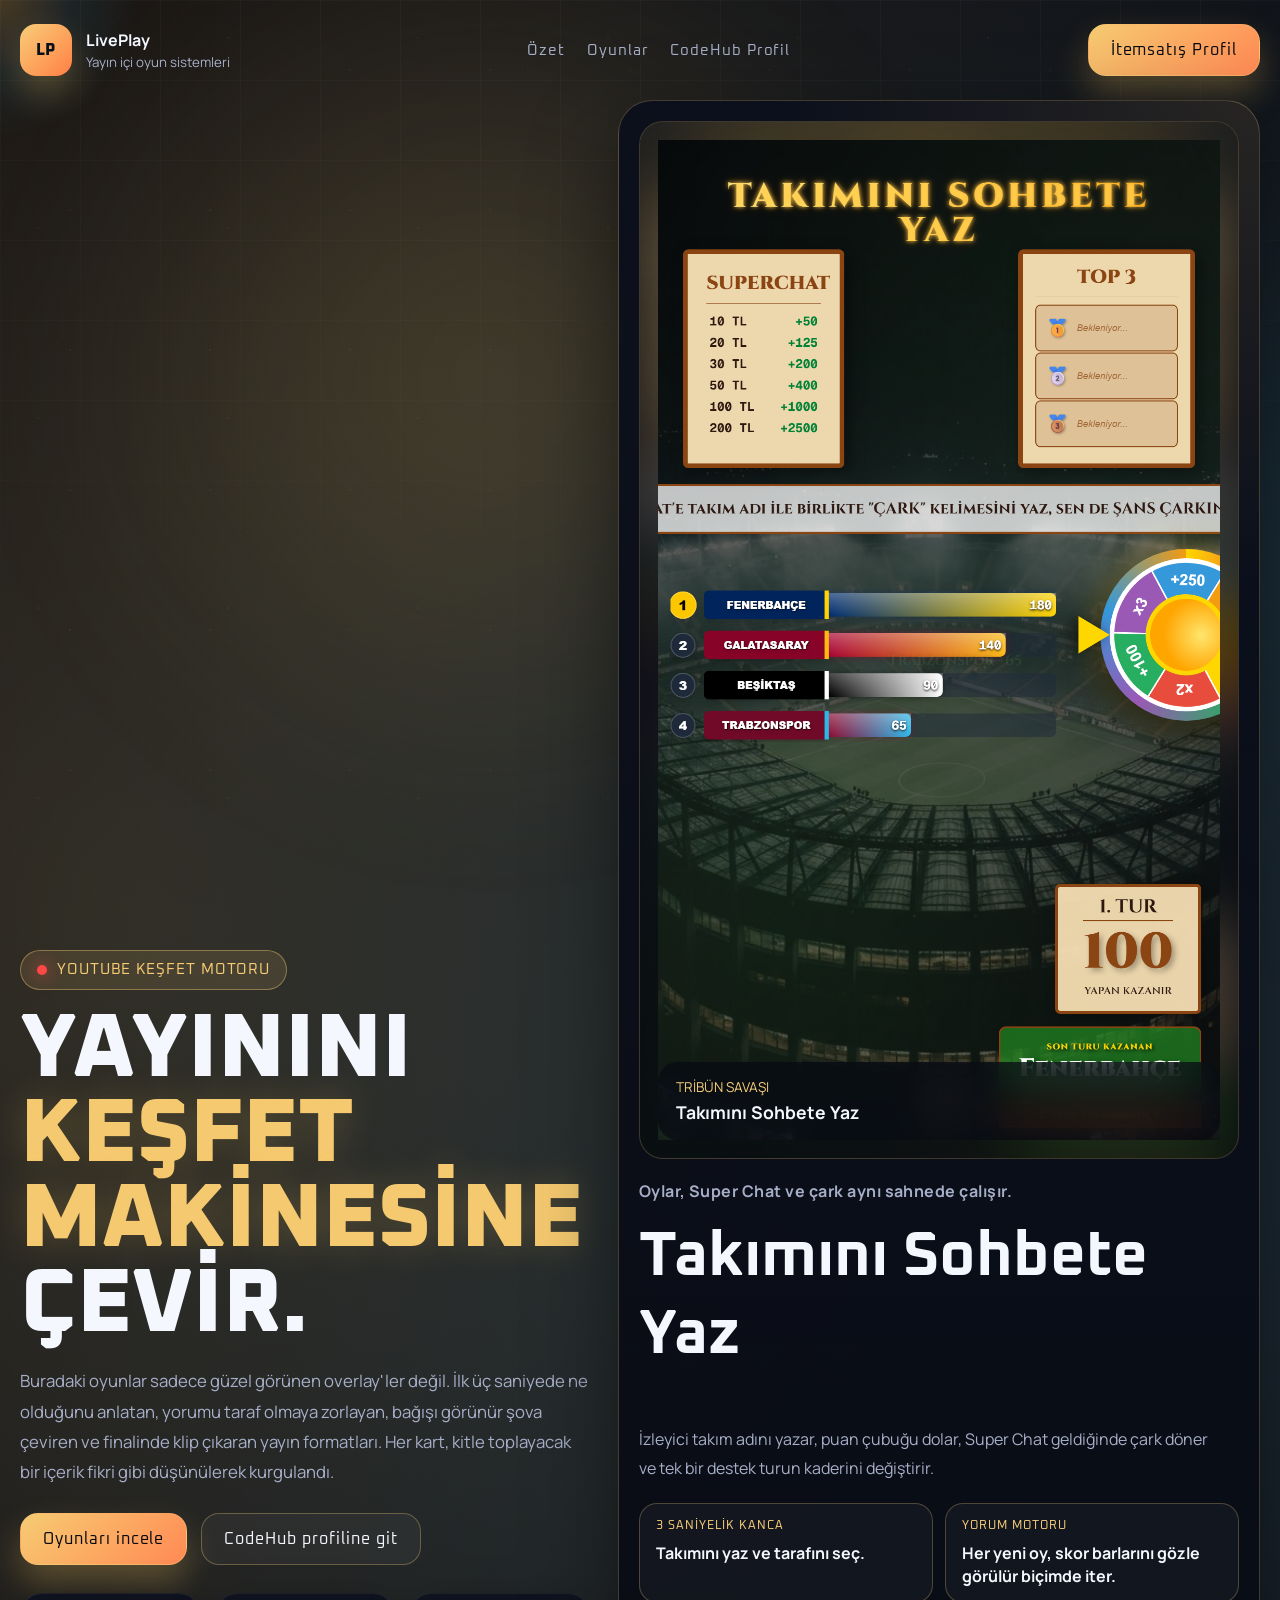
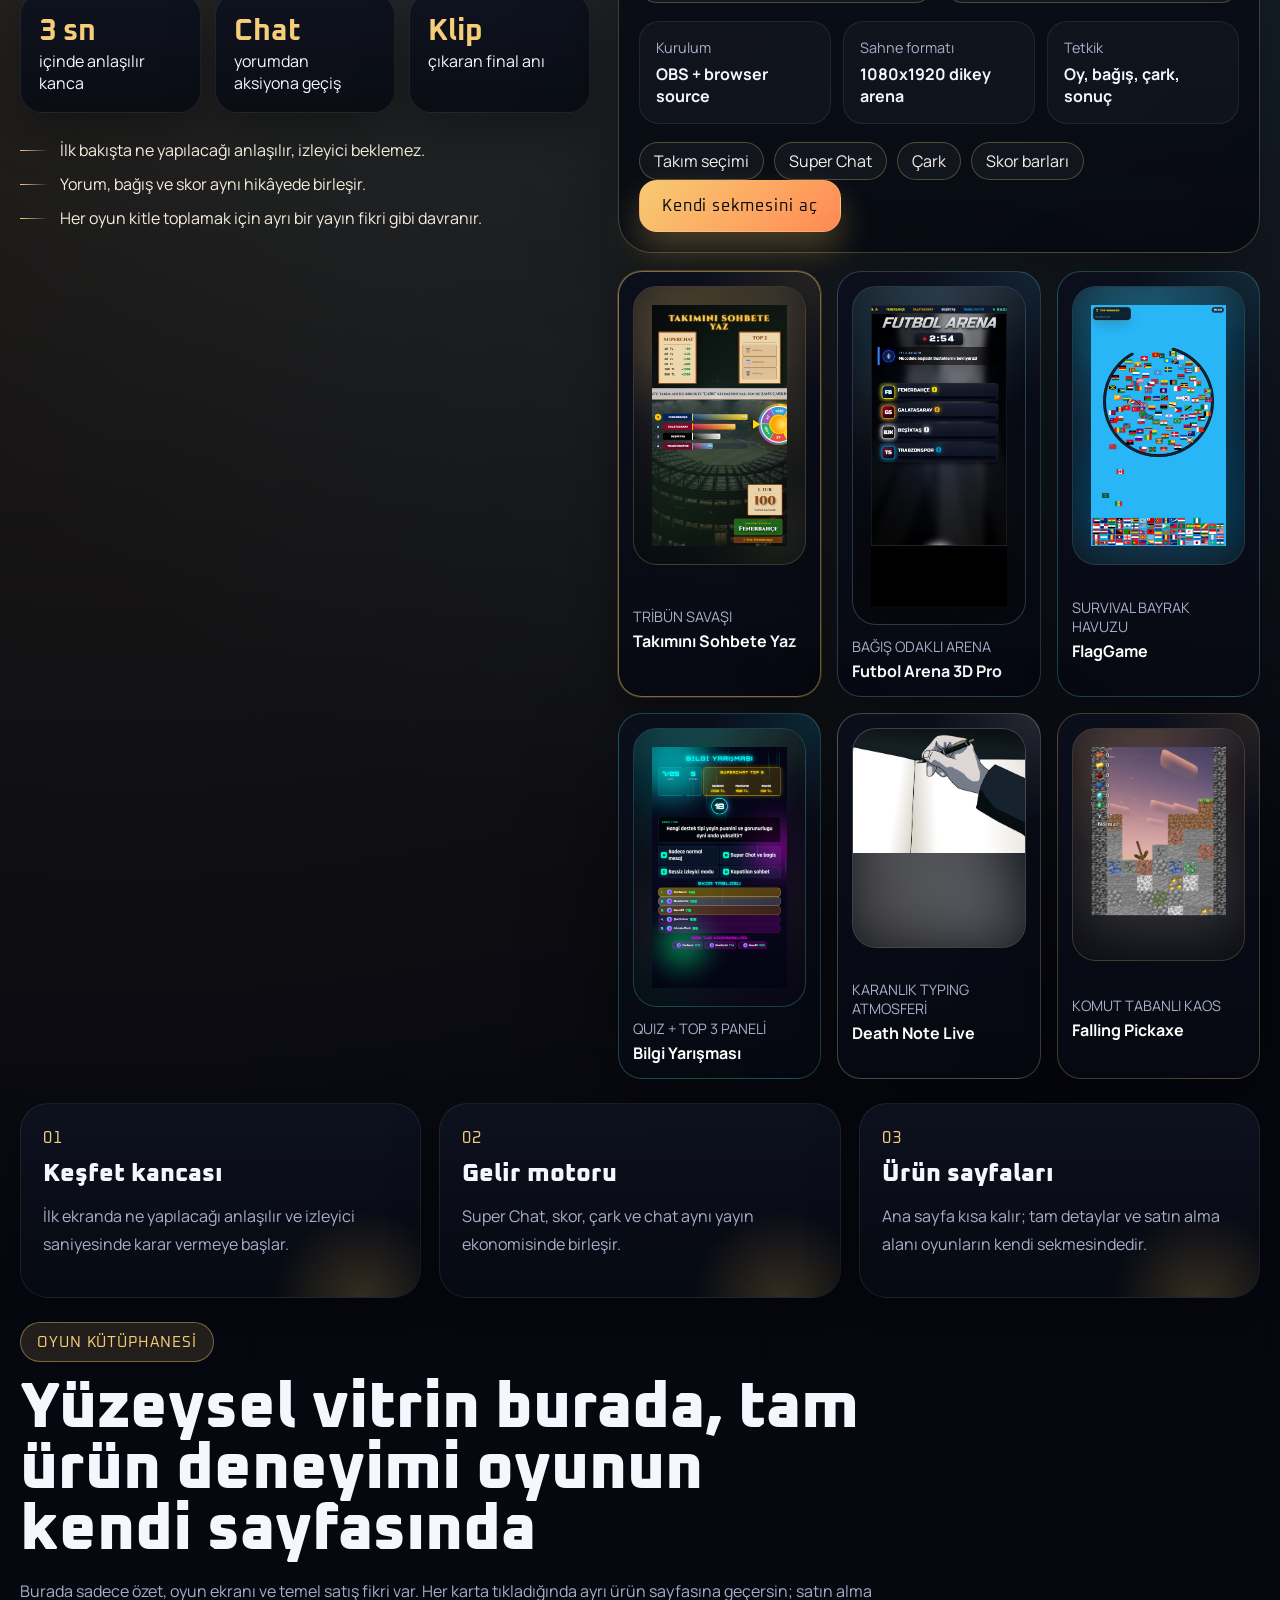
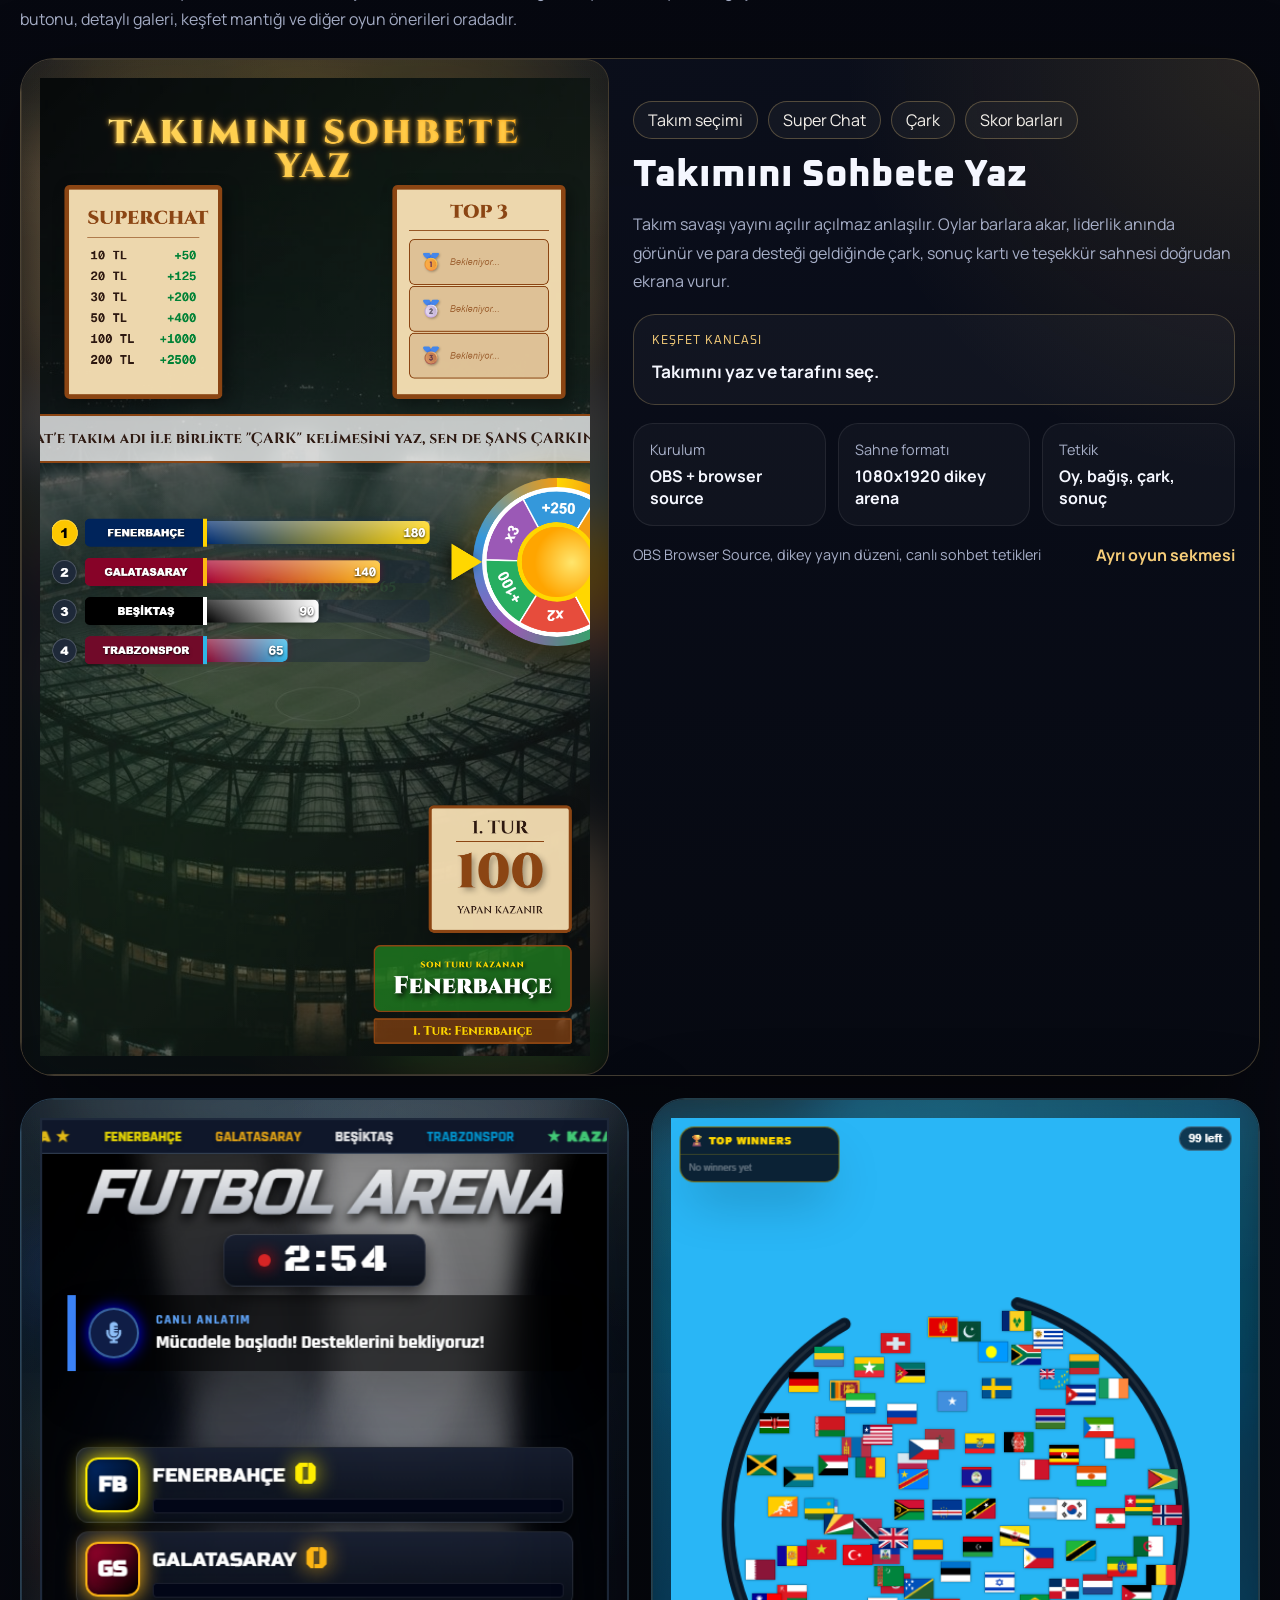
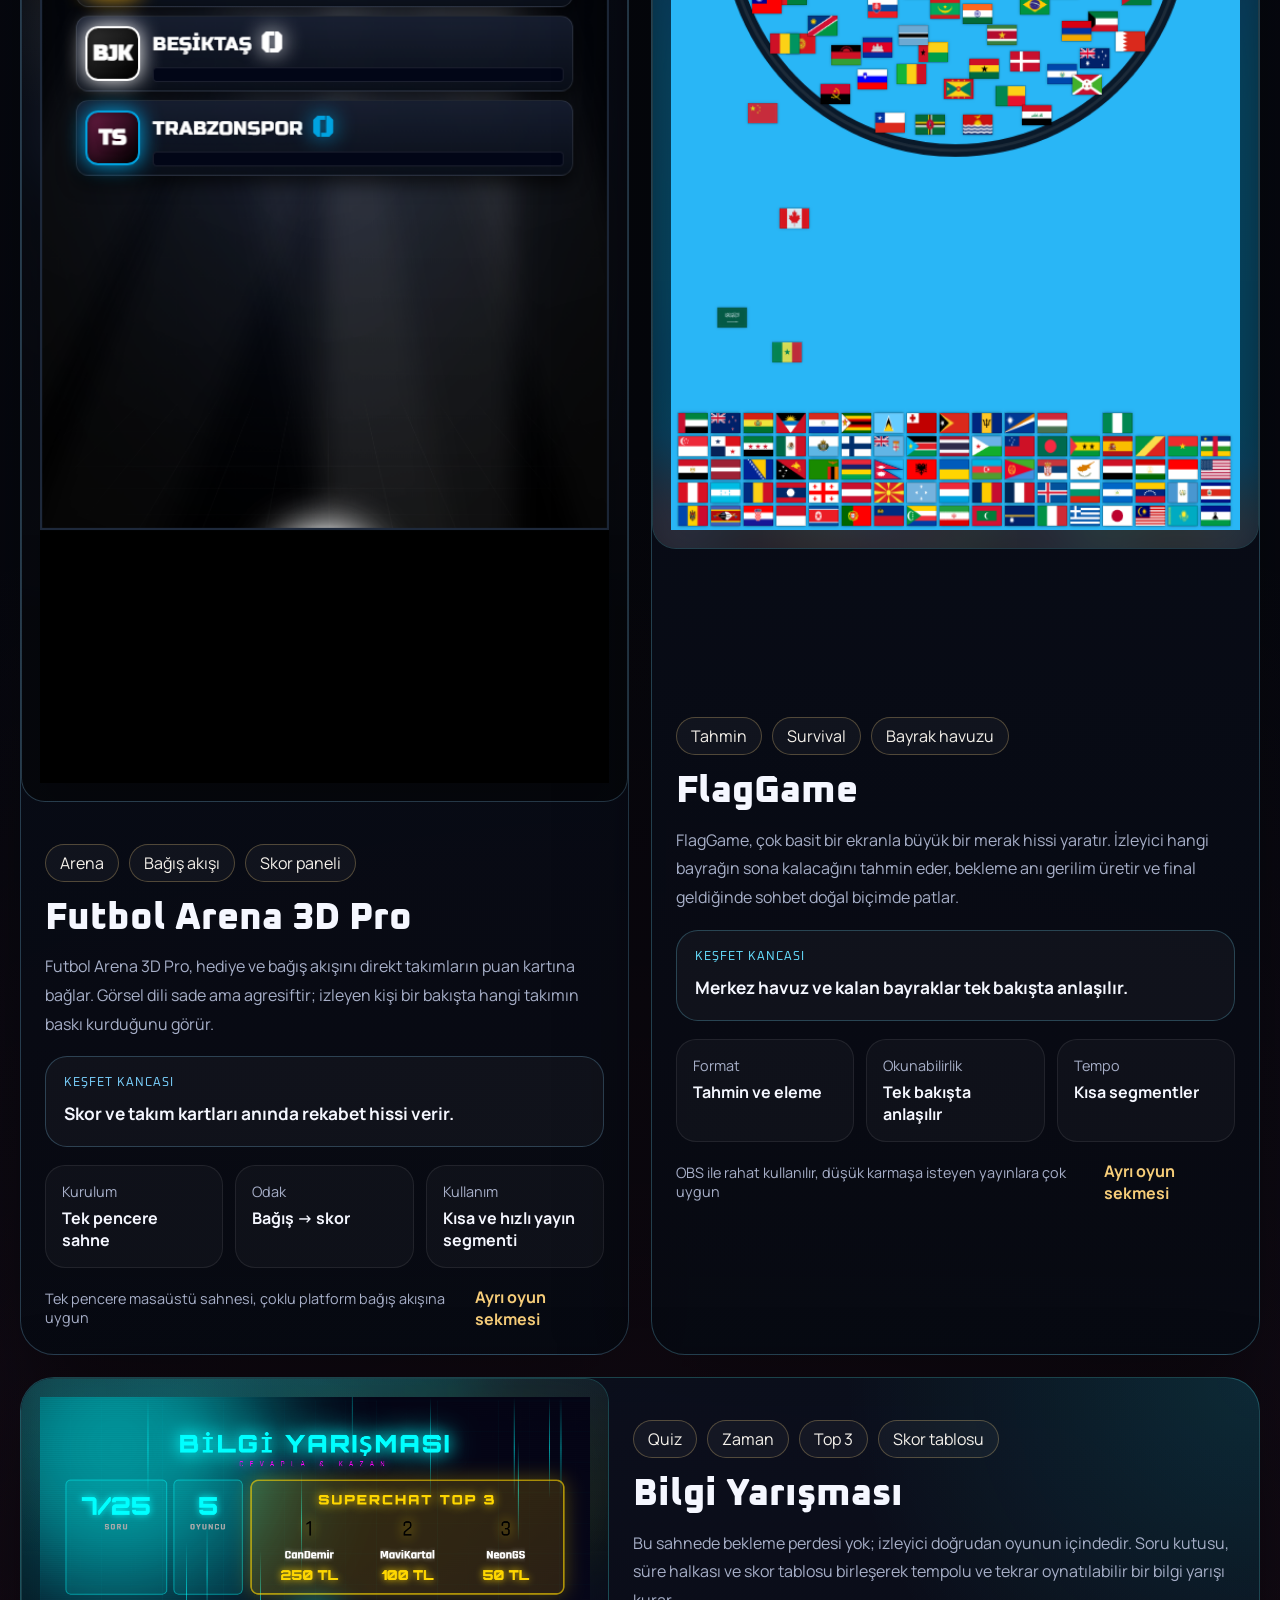
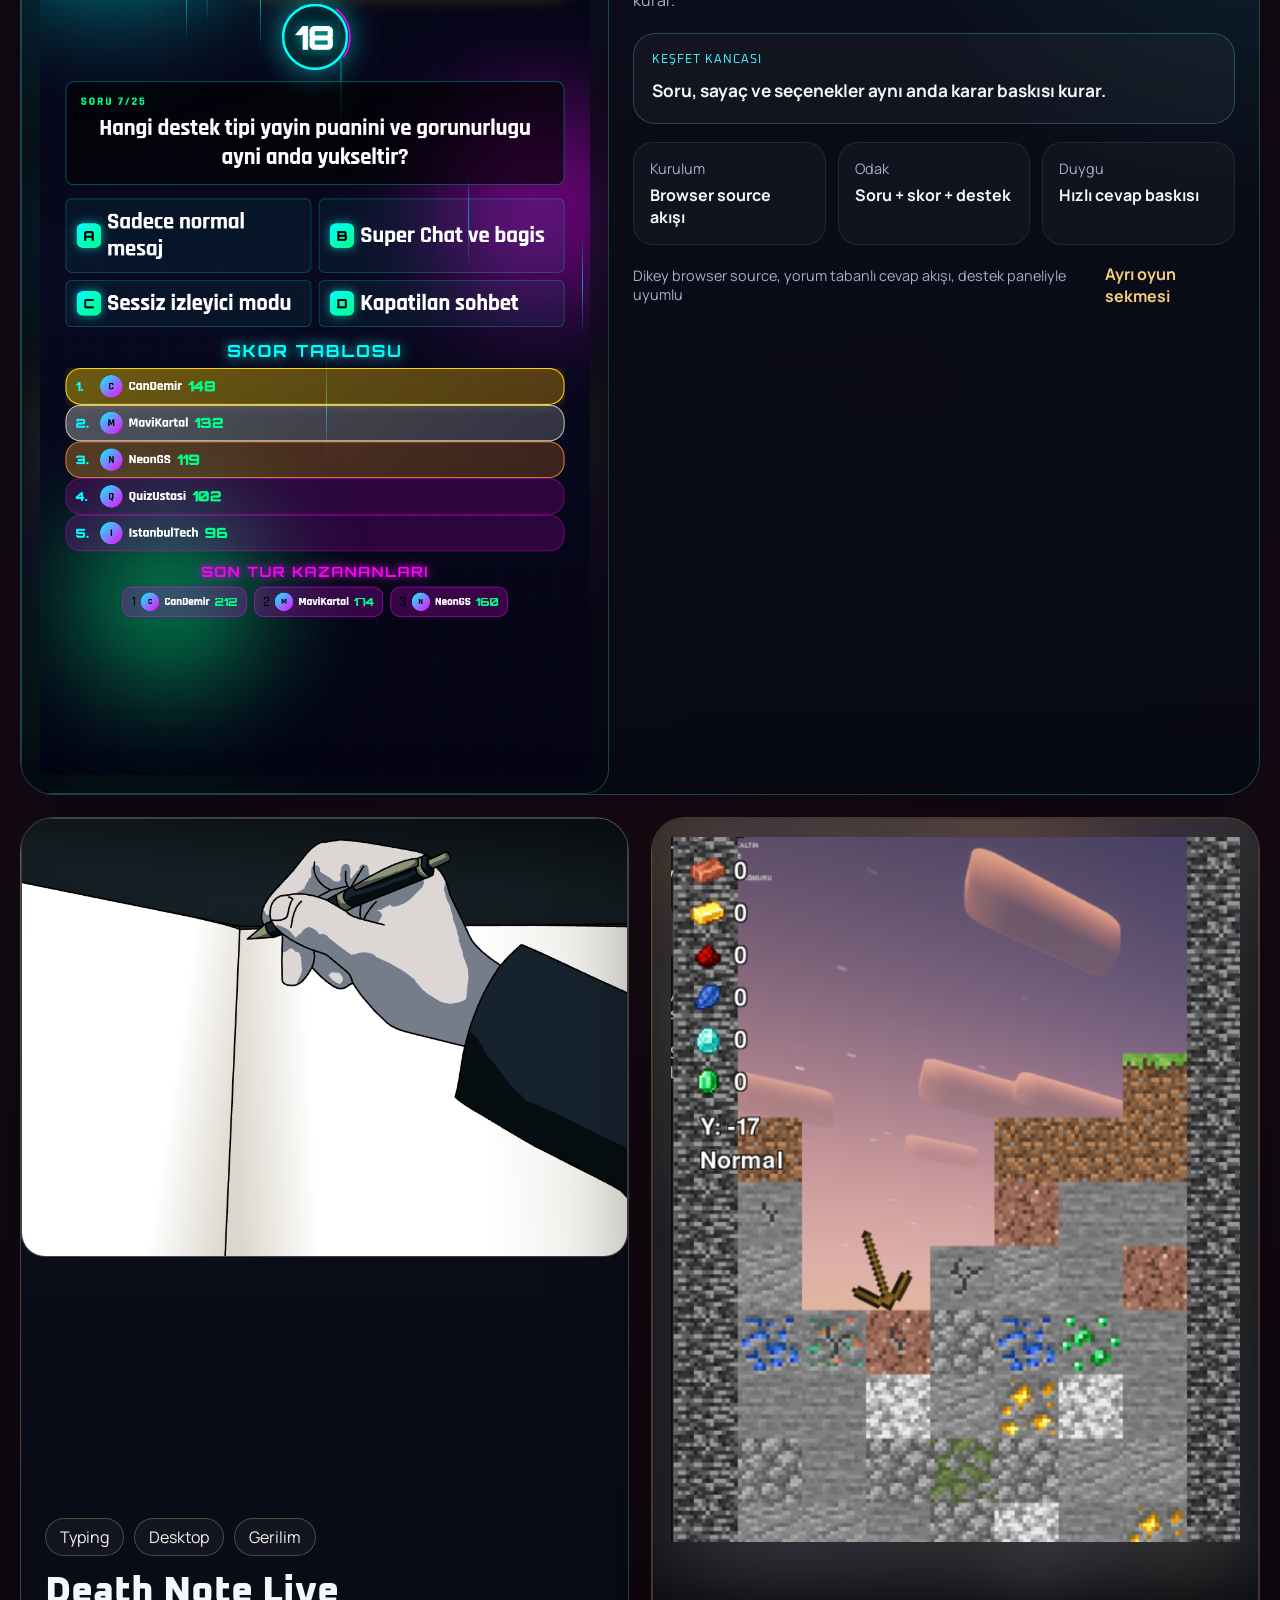
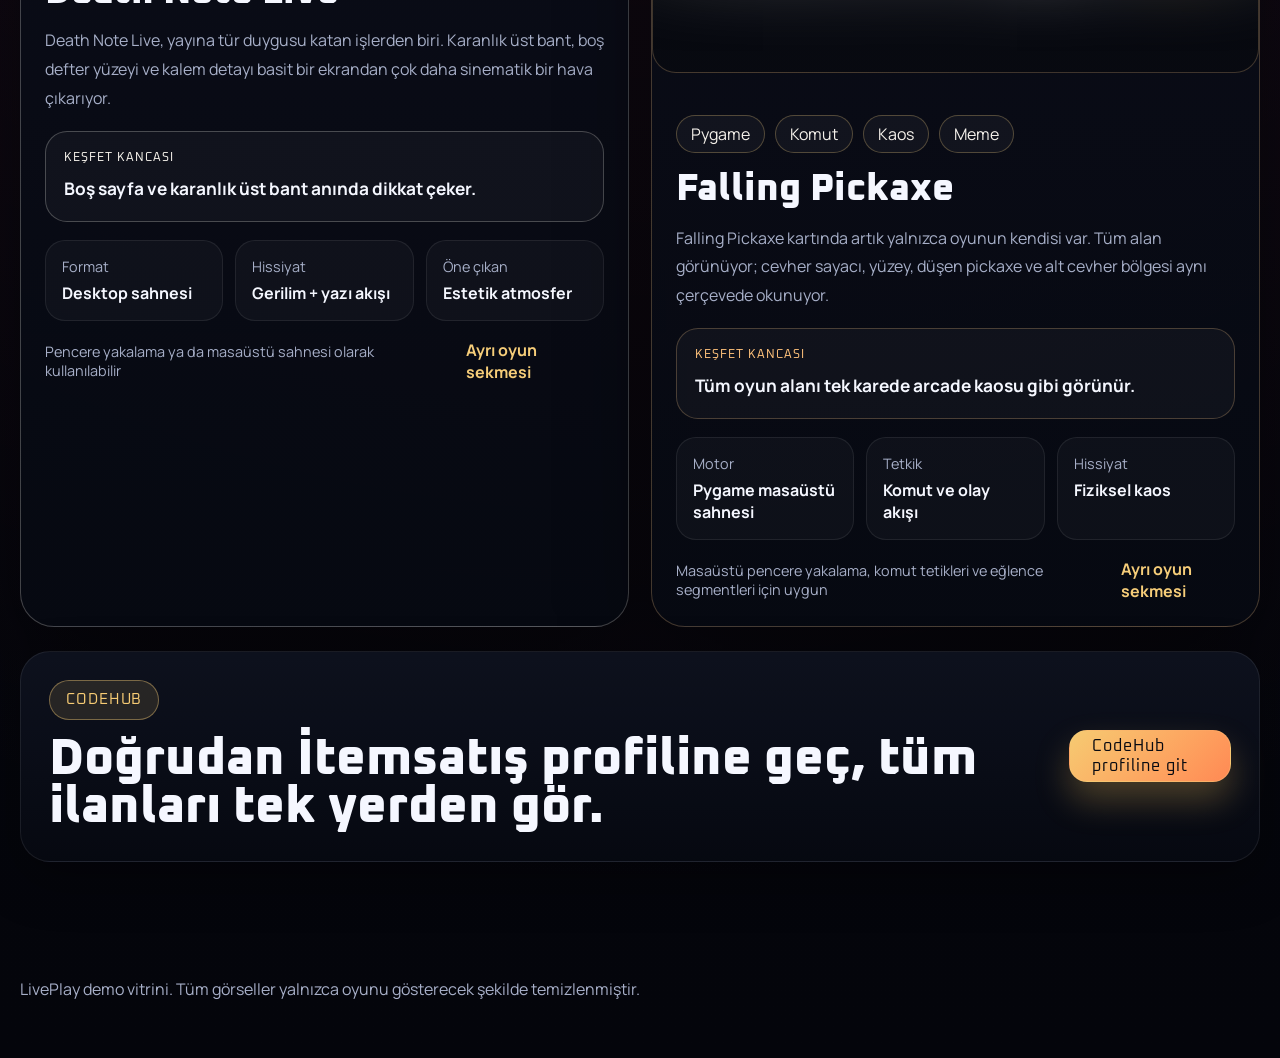
==== commit 53c2e626: "Streamline the homepage and add purchase flows" ====
--- a/index.html
+++ b/index.html
@@ -37,12 +37,12 @@
       </a>
 
       <nav class="site-nav" aria-label="Ana menü">
-        <a href="#kesfet">Keşfet Formülü</a>
+        <a href="#ozet">Özet</a>
         <a href="#oyunlar">Oyunlar</a>
-        <a href="#kurulum">Kurulum</a>
+        <a href="https://www.itemsatis.com/p/CodeHub" target="_blank" rel="noreferrer">CodeHub Profil</a>
       </nav>
 
-      <a class="nav-cta" href="#oyunlar">Vitrini Aç</a>
+      <a class="nav-cta" href="https://www.itemsatis.com/p/CodeHub" target="_blank" rel="noreferrer">İtemsatış Profil</a>
     </header>
 
     <main id="anaIcerik">
@@ -69,7 +69,7 @@
 
           <div class="hero-actions">
             <a class="button button-primary" href="#oyunlar">Oyunları incele</a>
-            <a class="button button-secondary" href="#kesfet">Keşfet mantığı</a>
+            <a class="button button-secondary" href="https://www.itemsatis.com/p/CodeHub" target="_blank" rel="noreferrer">CodeHub profiline git</a>
           </div>
 
           <div class="hero-stat-strip">
@@ -94,178 +94,50 @@
           </div>
         </div>
 
-        <div class="hero-stage reveal delay-1">
+        <div class="hero-stage reveal delay-1" id="ozet">
           <div class="featured-monitor" id="featuredMonitor"></div>
           <div class="hero-rail" id="heroMiniRail"></div>
         </div>
       </section>
 
-      <section class="ticker-band reveal" aria-label="Sinyal bandı">
-        <div class="ticker-track">
-          <span>THUMB-STOP AÇILIŞ</span>
-          <span>YORUM YAZDIRAN FORMAT</span>
-          <span>KEŞFETE UYGUN FİNAL PATLAMASI</span>
-          <span>SUPER CHAT REAKSİYONU</span>
-          <span>OY GELİNCE BAR PATLAMASI</span>
-          <span>ÇARK DÖNERKEN GERİLİM</span>
-          <span>QUIZ TOP 3 PANELİ</span>
-          <span>KOMUTLA KAOS AKIŞI</span>
-          <span>CANLI YAYINDA KLİPLİK AN</span>
-          <span>SUPER CHAT REAKSİYONU</span>
-          <span>OY GELİNCE BAR PATLAMASI</span>
-          <span>ÇARK DÖNERKEN GERİLİM</span>
-          <span>QUIZ TOP 3 PANELİ</span>
-        </div>
-      </section>
-
-      <section class="discovery-grid" id="kesfet">
-        <article class="discovery-panel discovery-panel-copy reveal">
-          <span class="eyebrow">KEŞFET FORMÜLÜ</span>
-          <h2>
-            YouTube keşfetinde duran değil, tıklatan ve izletmeye devam eden
-            yayın sahneleri.
-          </h2>
-          <p>
-            Güçlü yayın oyunu sadece teknik olarak çalışmaz; içerik mantığı da
-            taşır. Başlığı, thumbnail hissi, yorum çağrısı ve final patlaması
-            aynı anda okunur. Böylece ekrana yeni giren kişi “ne oluyor?”
-            demeden dahil olur.
-          </p>
-
-          <div class="discovery-list">
-            <article>
-              <strong>İlk saniye kancası</strong>
-              <p>Takım seç, tahmin yap, cevap ver ya da komut at. Karar kapısı hemen açılır.</p>
-            </article>
-            <article>
-              <strong>Yorumdan oyuna geçiş</strong>
-              <p>Mesaj yazmak boş etkileşim olmaz; skor, çark, eleme ya da fiziksel sonuç üretir.</p>
-            </article>
-            <article>
-              <strong>Paylaşılabilir final</strong>
-              <p>Bonus, sonuç kartı, son kalan bayrak veya düşüş anı kısa klipte bile anlaşılır kalır.</p>
-            </article>
-          </div>
-        </article>
-
-        <article class="discovery-panel discovery-panel-radar reveal delay-1">
-          <div class="radar-display" aria-hidden="true">
-            <span class="radar-tag radar-tag-a">HOOK</span>
-            <span class="radar-tag radar-tag-b">CHAT</span>
-            <span class="radar-tag radar-tag-c">CLIP</span>
-            <div class="radar-core">
-              <span class="radar-center">LIVEPLAY</span>
-            </div>
-          </div>
-
-          <div class="radar-copy">
-            <strong>Keşfete uygun yayın formatı üç şeyi aynı anda yapar.</strong>
-            <p>
-              Göze bir anda çarpar, izleyiciyi karar vermeye iter ve sona doğru
-              ekranı paylaşmaya değer hale getirir. Bu vitrin, oyunları tam da
-              bu mantıkla anlatır.
-            </p>
-          </div>
-        </article>
-      </section>
-
-      <section class="growth-brief reveal">
-        <div class="section-head section-head-inline">
-          <span class="eyebrow">ÖNE ÇIKAN OYUNUN KEŞFET PROFİLİ</span>
-          <h2>Seçili oyunun neden kitle topladığını burada okuyorsun</h2>
-          <p>
-            Aşağıdaki panel, hero alanında gördüğün oyunun keşfet mantığını ve
-            sunucunun kullanabileceği çağrıları, üstteki oyun sekmesine
-            tıkladığında günceller.
-          </p>
-        </div>
-
-        <div class="growth-grid" id="growthMatrix"></div>
-      </section>
-
-      <section class="voice-board reveal" id="creatorVoice"></section>
-
-      <section class="systems-grid" id="mekanikler">
+      <section class="systems-grid compact-systems" id="kesfet">
         <article class="system-card reveal">
           <span class="system-index">01</span>
-          <h2>Anlık tetik</h2>
-          <p>
-            Yorum, bağış ya da komut geldiği anda sahne pasif kalmaz. Çark,
-            skor, konfeti, sonuç kartı veya fiziksel etki devreye girer.
-          </p>
+          <h2>Keşfet kancası</h2>
+          <p>İlk ekranda ne yapılacağı anlaşılır ve izleyici saniyesinde karar vermeye başlar.</p>
         </article>
 
         <article class="system-card reveal delay-1">
           <span class="system-index">02</span>
-          <h2>Para görünür olur</h2>
-          <p>
-            Monetization ekrandan taşmaz; yayın ekonomisi doğrudan oyunun
-            temposuna, lider tablosuna ve sonuç üretimine bağlanır.
-          </p>
+          <h2>Gelir motoru</h2>
+          <p>Super Chat, skor, çark ve chat aynı yayın ekonomisinde birleşir.</p>
         </article>
 
         <article class="system-card reveal delay-2">
           <span class="system-index">03</span>
-          <h2>Tek bakışta anlaşılır</h2>
-          <p>
-            Yeni gelen izleyici bile ne yapacağını hemen çözer. Böylece yorum
-            yazma ve katılma eşiği düşük, tekrar etkileşim potansiyeli yüksek
-            kalır.
-          </p>
+          <h2>Ürün sayfaları</h2>
+          <p>Ana sayfa kısa kalır; tam detaylar ve satın alma alanı oyunların kendi sekmesindedir.</p>
         </article>
       </section>
 
       <section class="section-head reveal">
         <span class="eyebrow">OYUN KÜTÜPHANESİ</span>
-        <h2>Her kart bir oyun değil, keşfete çıkabilecek bir yayın fikri</h2>
+        <h2>Yüzeysel vitrin burada, tam ürün deneyimi oyunun kendi sayfasında</h2>
         <p>
-          Kartlara tıkla; oyunların tüm özelliklerini, kurulum mantığını ve
-          yayın sırasında hangi anlarda nasıl göründüğünü ayrı sayfada incele.
-          Her detay sayfasında daha fazla görsel, keşfet potansiyeli ve sunucu
-          dili de var. Ana sayfa yüzeysel vitrin, oyun sekmeleri ise tam ürün
-          deneyimi olarak kurgulandı.
+          Burada sadece özet, oyun ekranı ve temel satış fikri var. Her karta
+          tıkladığında ayrı ürün sayfasına geçersin; satın alma butonu, detaylı
+          galeri, keşfet mantığı ve diğer oyun önerileri oradadır.
         </p>
       </section>
 
       <section class="game-grid" id="oyunlar" aria-label="Oyun listesi"></section>
 
-      <section class="story-grid" id="kurulum">
-        <article class="story-panel reveal">
-          <span class="eyebrow">KURULUM AKIŞI</span>
-          <h2>OBS kaynağına bağla, sahneyi aç, izleyiciyi oyunun içine çek</h2>
-          <ol class="story-list">
-            <li>Oyunun uygun penceresini ya da browser source bağlantısını aç.</li>
-            <li>Yayın açılışında takım, quiz, tahmin veya komut hikâyesini başlat.</li>
-            <li>İzleyici etkileşimi geldikçe sahnenin ritmi ve klip anı kendini üretir.</li>
-          </ol>
-        </article>
-
-        <article class="story-panel story-panel-alt reveal delay-1">
-          <span class="eyebrow">NEDEN ÇALIŞIR?</span>
-          <h2>Çünkü yalnızca dekor değil, içerik fikri ve karar anı üretir</h2>
-          <div class="metric-stack">
-            <div>
-              <strong>Thumb-stop açılış</strong>
-              <span>İlk ekranda ne yapman gerektiği anlaşılır</span>
-            </div>
-            <div>
-              <strong>Yorum patlaması</strong>
-              <span>Taraf olma, cevap verme ve komut atma baskısı doğar</span>
-            </div>
-            <div>
-              <strong>Geri dönüş nedeni</strong>
-              <span>Her tur yeni final, yeni kazanan, yeni paylaşılabilir an</span>
-            </div>
-          </div>
-        </article>
-      </section>
-
       <section class="cta-panel reveal">
         <div>
-          <span class="eyebrow">SAHNE HAZIR</span>
-          <h2>Keşfete çıkacak yayın, pasif overlay ile değil güçlü bir oyun fikriyle açılır.</h2>
+          <span class="eyebrow">CODEHUB</span>
+          <h2>Doğrudan İtemsatış profiline geç, tüm ilanları tek yerden gör.</h2>
         </div>
-        <a class="button button-primary" href="#oyunlar">Detay sayfalarına geç</a>
+        <a class="button button-primary" href="https://www.itemsatis.com/p/CodeHub" target="_blank" rel="noreferrer">CodeHub profiline git</a>
       </section>
     </main>
 
--- a/styles.css
+++ b/styles.css
@@ -35,6 +35,17 @@
     radial-gradient(circle at 82% 12%, rgba(45, 164, 255, 0.16), transparent 18%),
     radial-gradient(circle at 50% 78%, rgba(255, 70, 133, 0.1), transparent 26%),
     linear-gradient(180deg, #04050d 0%, #070911 45%, #04050b 100%);
+  opacity: 1;
+  transition:
+    opacity 220ms ease,
+    transform 220ms ease,
+    filter 220ms ease;
+}
+
+body.page-leaving {
+  opacity: 0;
+  transform: translateY(10px);
+  filter: blur(4px);
 }
 
 body::before {
@@ -264,12 +275,16 @@
   margin-top: 36px;
 }
 
+.page-home section {
+  margin-top: 24px;
+}
+
 .hero-board {
   display: grid;
   grid-template-columns: 0.94fr 1.06fr;
   gap: 28px;
   align-items: center;
-  min-height: calc(100vh - 120px);
+  min-height: min(860px, calc(100vh - 120px));
 }
 
 .eyebrow {
@@ -1018,6 +1033,14 @@
   gap: 18px;
 }
 
+.compact-systems .system-card h2 {
+  font-size: 1.55rem;
+}
+
+.compact-systems .system-card {
+  padding: 22px;
+}
+
 .system-card,
 .feature-card {
   position: relative;
@@ -1184,6 +1207,31 @@
   gap: 20px;
   align-items: center;
   margin-bottom: 20px;
+}
+
+.buy-panel {
+  margin-top: 20px;
+}
+
+.buy-card {
+  display: flex;
+  justify-content: space-between;
+  gap: 24px;
+  align-items: center;
+  padding: 28px;
+  border-radius: 30px;
+  border: 1px solid color-mix(in srgb, var(--accent, var(--page-accent)) 22%, rgba(255, 255, 255, 0.1));
+  background:
+    radial-gradient(circle at top right, color-mix(in srgb, var(--accent, var(--page-accent)) 14%, transparent), transparent 28%),
+    linear-gradient(180deg, rgba(13, 18, 31, 0.96), rgba(7, 10, 18, 0.9));
+  box-shadow: var(--shadow-xl);
+}
+
+.buy-actions {
+  display: flex;
+  flex-wrap: wrap;
+  gap: 12px;
+  justify-content: flex-end;
 }
 
 .site-footer {
@@ -1472,6 +1520,7 @@
   .hero-board,
   .discovery-grid,
   .detail-hero,
+  .buy-card,
   .story-grid,
   .detail-columns,
   .feature-grid,
@@ -1566,6 +1615,7 @@
   .game-card,
   .story-panel,
   .detail-panel,
+  .buy-card,
   .discovery-panel,
   .voice-panel,
   .gallery-card,
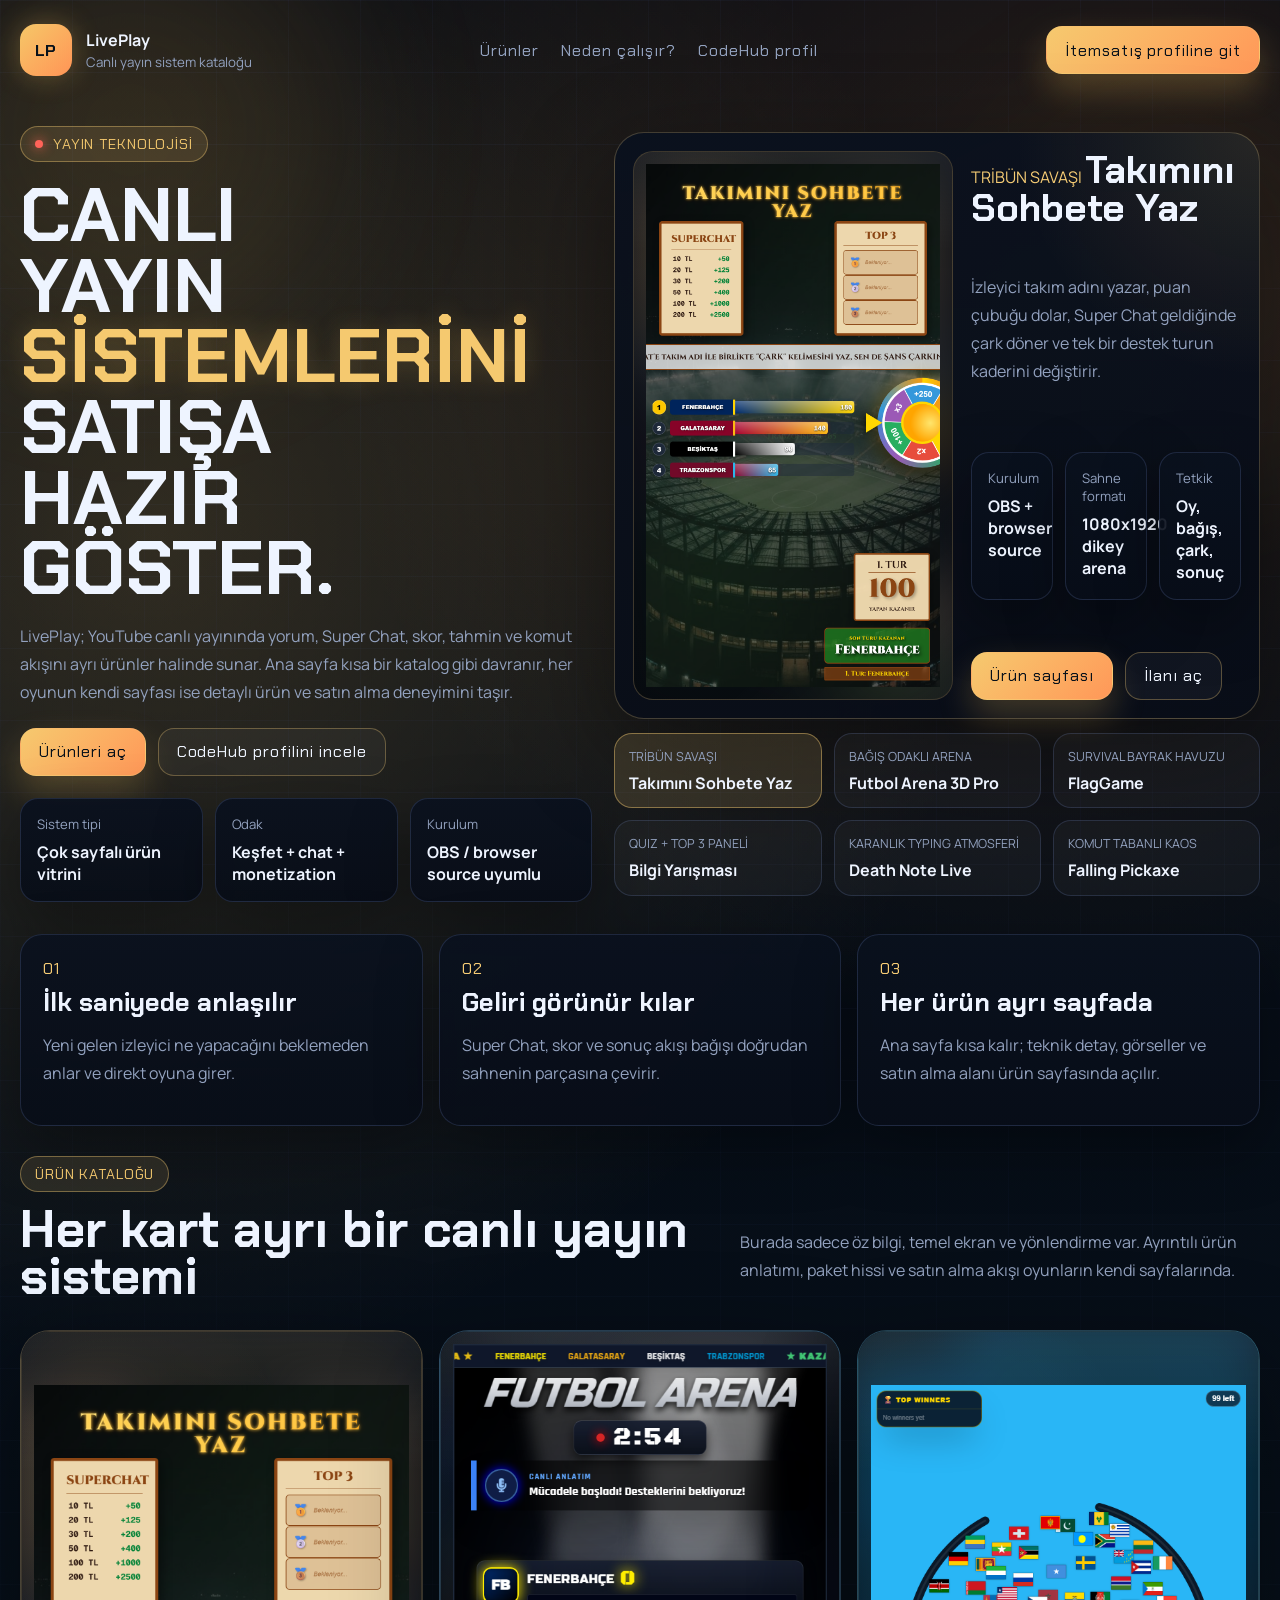
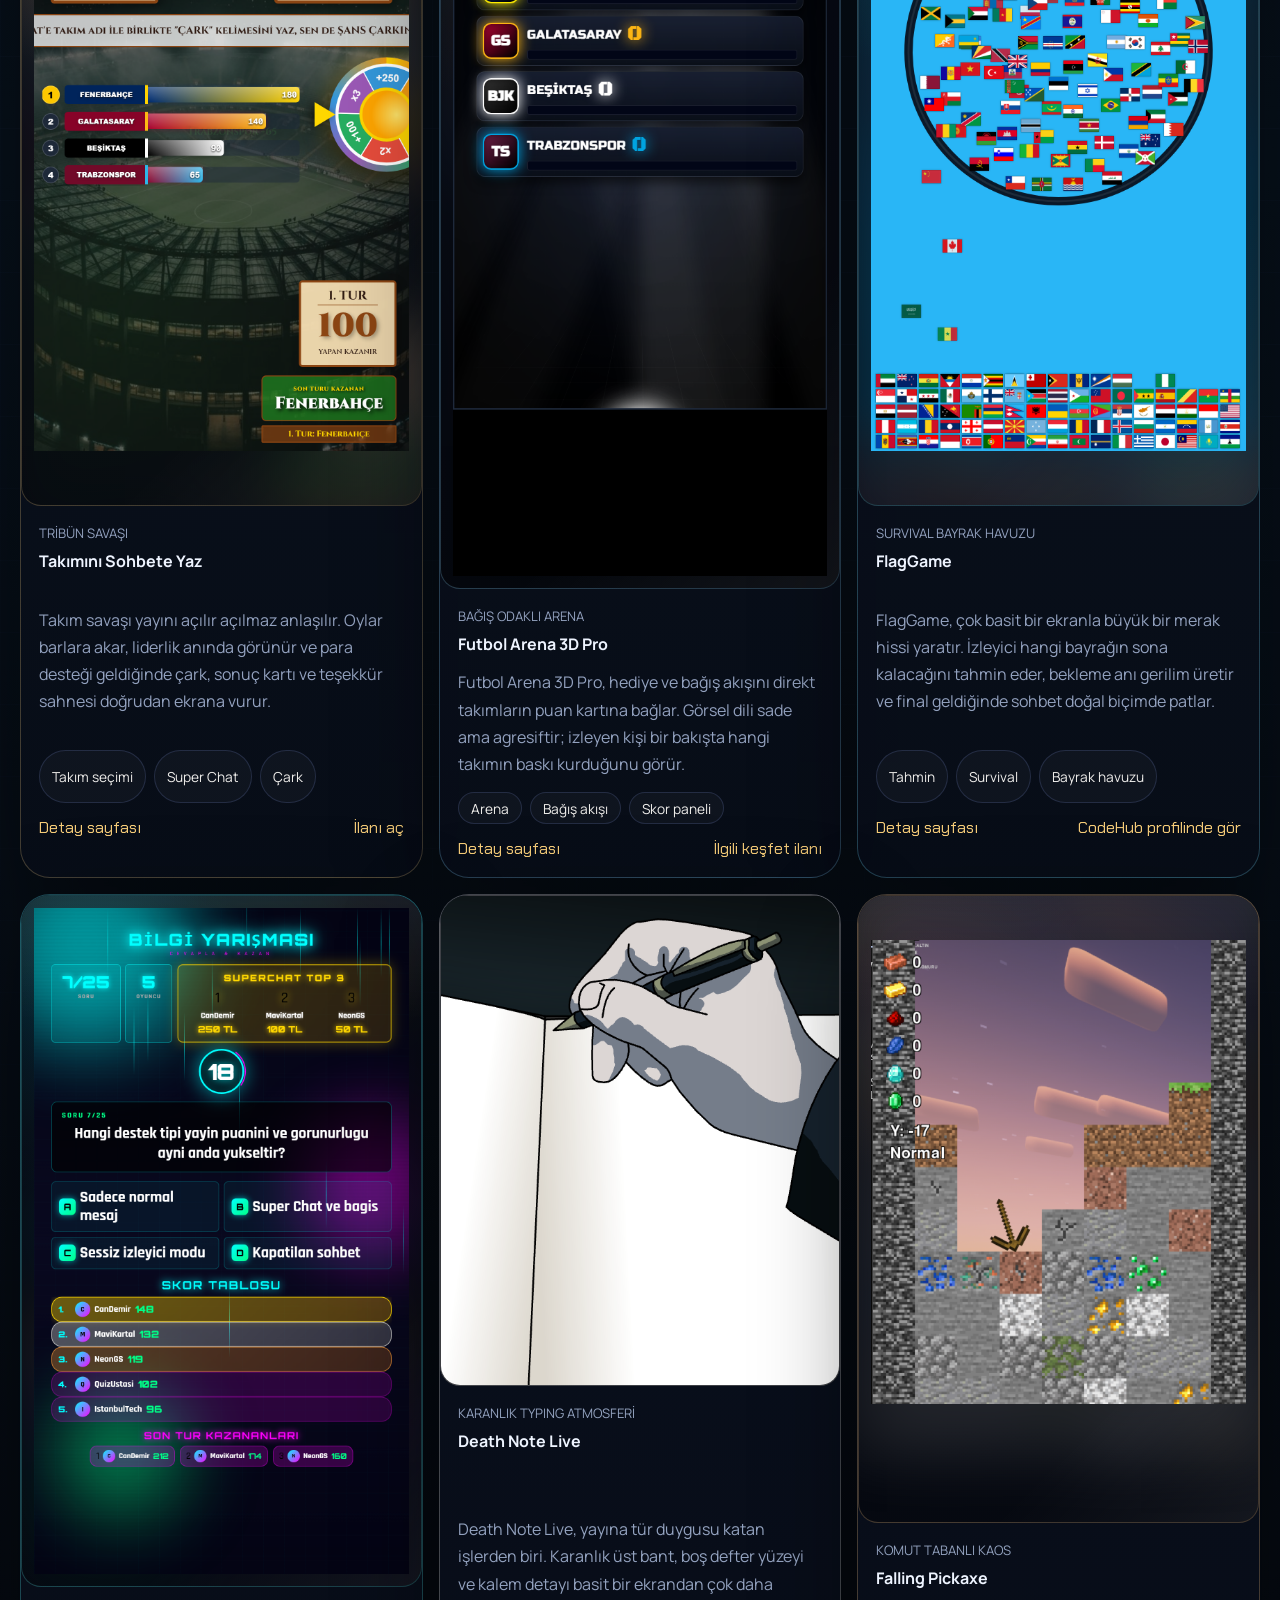
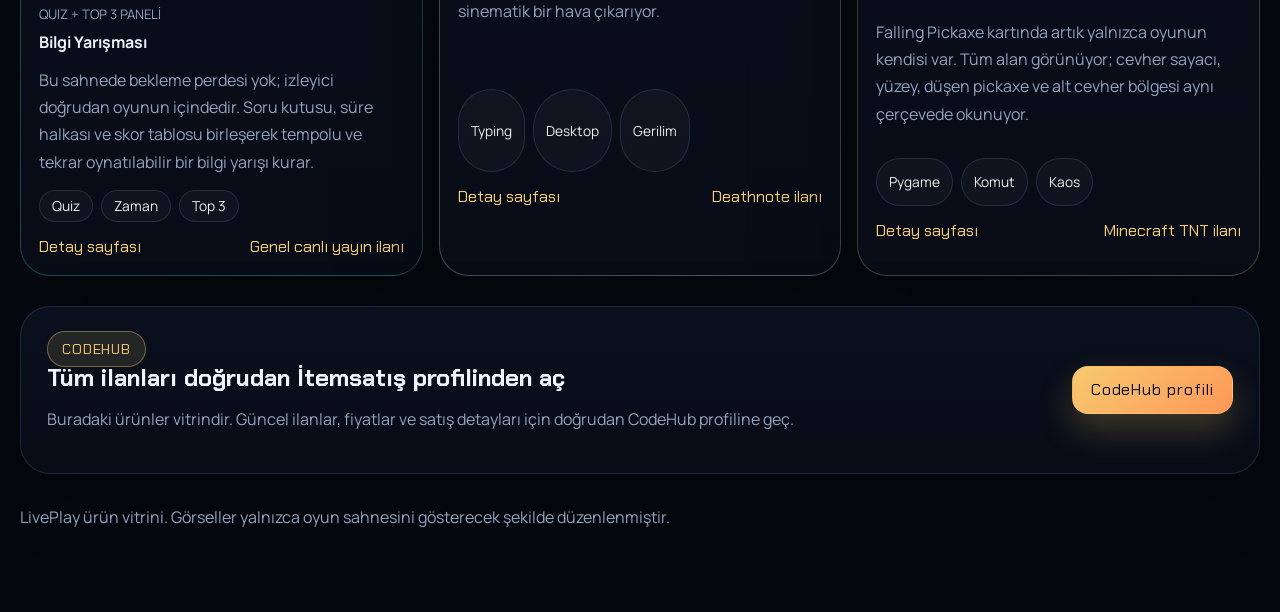
==== commit 9fe88a56: "Rebuild the site as a tighter tech product catalog" ====
--- a/index.html
+++ b/index.html
@@ -5,14 +5,14 @@
     <meta name="viewport" content="width=device-width, initial-scale=1.0" />
     <meta
       name="description"
-      content="YouTube keşfetini hedefleyen, yorumu aksiyona ve bağışı oyuna çeviren LivePlay yayın oyunu vitrini."
+      content="LivePlay, YouTube canlı yayınları için teknoloji odaklı oyun sistemlerini çok sayfalı ürün vitrini olarak sunar."
     />
-    <meta name="theme-color" content="#070911" />
-    <title>LivePlay | Keşfeti Açan Yayın Oyunları</title>
+    <meta name="theme-color" content="#09111f" />
+    <title>LivePlay | Yayın Sistemleri Kataloğu</title>
     <link rel="preconnect" href="https://fonts.googleapis.com" />
     <link rel="preconnect" href="https://fonts.gstatic.com" crossorigin />
     <link
-      href="https://fonts.googleapis.com/css2?family=Manrope:wght@400;500;600;700;800&family=Oxanium:wght@400;500;600;700;800&display=swap"
+      href="https://fonts.googleapis.com/css2?family=Chakra+Petch:wght@400;500;600;700&family=Manrope:wght@400;500;600;700;800&display=swap"
       rel="stylesheet"
     />
     <link rel="stylesheet" href="./styles.css" />
@@ -21,128 +21,133 @@
   </head>
   <body class="page-home">
     <a class="skip-link" href="#anaIcerik">İçeriğe geç</a>
-    <div class="bg-layer bg-layer-a"></div>
-    <div class="bg-layer bg-layer-b"></div>
-    <div class="bg-grid"></div>
-    <div class="bg-noise"></div>
-    <div class="cursor-glow"></div>
+    <div class="app-shell">
+      <div class="tech-orb tech-orb-a"></div>
+      <div class="tech-orb tech-orb-b"></div>
+      <div class="scan-grid"></div>
 
-    <header class="site-header">
-      <a class="brand" href="./index.html">
-        <span class="brand-mark">LP</span>
-        <span class="brand-copy">
-          <strong>LivePlay</strong>
-          <small>Yayın içi oyun sistemleri</small>
-        </span>
-      </a>
+      <header class="site-header">
+        <a class="brand" href="./index.html">
+          <span class="brand-mark">LP</span>
+          <span class="brand-copy">
+            <strong>LivePlay</strong>
+            <small>Canlı yayın sistem kataloğu</small>
+          </span>
+        </a>
 
-      <nav class="site-nav" aria-label="Ana menü">
-        <a href="#ozet">Özet</a>
-        <a href="#oyunlar">Oyunlar</a>
-        <a href="https://www.itemsatis.com/p/CodeHub" target="_blank" rel="noreferrer">CodeHub Profil</a>
-      </nav>
+        <nav class="site-nav" aria-label="Ana menü">
+          <a href="#urunler">Ürünler</a>
+          <a href="#neden">Neden çalışır?</a>
+          <a href="https://www.itemsatis.com/p/CodeHub" target="_blank" rel="noreferrer">CodeHub profil</a>
+        </nav>
 
-      <a class="nav-cta" href="https://www.itemsatis.com/p/CodeHub" target="_blank" rel="noreferrer">İtemsatış Profil</a>
-    </header>
+        <a class="nav-cta" href="https://www.itemsatis.com/p/CodeHub" target="_blank" rel="noreferrer">
+          İtemsatış profiline git
+        </a>
+      </header>
 
-    <main id="anaIcerik">
-      <section class="hero-board">
-        <div class="hero-copy reveal">
-          <span class="eyebrow">
-            <span class="eyebrow-dot"></span>
-            YOUTUBE KEŞFET MOTORU
-          </span>
+      <main id="anaIcerik">
+        <section class="home-hero">
+          <div class="hero-copy reveal">
+            <span class="eyebrow">
+              <span class="eyebrow-dot"></span>
+              YAYIN TEKNOLOJİSİ
+            </span>
 
-          <h1>
-            YAYININI
-            <span>KEŞFET MAKİNESİNE</span>
-            ÇEVİR.
-          </h1>
+            <h1>
+              CANLI YAYIN
+              <span>SİSTEMLERİNİ</span>
+              SATIŞA HAZIR GÖSTER.
+            </h1>
 
-          <p class="hero-description">
-            Buradaki oyunlar sadece güzel görünen overlay'ler değil. İlk üç
-            saniyede ne olduğunu anlatan, yorumu taraf olmaya zorlayan,
-            bağışı görünür şova çeviren ve finalinde klip çıkaran yayın
-            formatları. Her kart, kitle toplayacak bir içerik fikri gibi
-            düşünülerek kurgulandı.
-          </p>
+            <p class="hero-description">
+              LivePlay; YouTube canlı yayınında yorum, Super Chat, skor, tahmin
+              ve komut akışını ayrı ürünler halinde sunar. Ana sayfa kısa bir
+              katalog gibi davranır, her oyunun kendi sayfası ise detaylı ürün
+              ve satın alma deneyimini taşır.
+            </p>
 
-          <div class="hero-actions">
-            <a class="button button-primary" href="#oyunlar">Oyunları incele</a>
-            <a class="button button-secondary" href="https://www.itemsatis.com/p/CodeHub" target="_blank" rel="noreferrer">CodeHub profiline git</a>
+            <div class="hero-actions">
+              <a class="button button-primary" href="#urunler">Ürünleri aç</a>
+              <a class="button button-secondary" href="https://www.itemsatis.com/p/CodeHub" target="_blank" rel="noreferrer">
+                CodeHub profilini incele
+              </a>
+            </div>
+
+            <div class="signal-row">
+              <article>
+                <span>Sistem tipi</span>
+                <strong>Çok sayfalı ürün vitrini</strong>
+              </article>
+              <article>
+                <span>Odak</span>
+                <strong>Keşfet + chat + monetization</strong>
+              </article>
+              <article>
+                <span>Kurulum</span>
+                <strong>OBS / browser source uyumlu</strong>
+              </article>
+            </div>
           </div>
 
-          <div class="hero-stat-strip">
-            <article>
-              <strong>3 sn</strong>
-              <span>içinde anlaşılır kanca</span>
-            </article>
-            <article>
-              <strong>Chat</strong>
-              <span>yorumdan aksiyona geçiş</span>
-            </article>
-            <article>
-              <strong>Klip</strong>
-              <span>çıkaran final anı</span>
-            </article>
+          <div class="hero-spotlight reveal delay-1">
+            <div class="spotlight-frame" id="spotlightFrame"></div>
+            <div class="spotlight-switcher" id="spotlightSwitcher"></div>
           </div>
+        </section>
 
-          <div class="hero-bullets">
-            <span>İlk bakışta ne yapılacağı anlaşılır, izleyici beklemez.</span>
-            <span>Yorum, bağış ve skor aynı hikâyede birleşir.</span>
-            <span>Her oyun kitle toplamak için ayrı bir yayın fikri gibi davranır.</span>
+        <section class="brief-grid" id="neden">
+          <article class="brief-card reveal">
+            <span class="brief-index">01</span>
+            <h2>İlk saniyede anlaşılır</h2>
+            <p>Yeni gelen izleyici ne yapacağını beklemeden anlar ve direkt oyuna girer.</p>
+          </article>
+
+          <article class="brief-card reveal delay-1">
+            <span class="brief-index">02</span>
+            <h2>Geliri görünür kılar</h2>
+            <p>Super Chat, skor ve sonuç akışı bağışı doğrudan sahnenin parçasına çevirir.</p>
+          </article>
+
+          <article class="brief-card reveal delay-2">
+            <span class="brief-index">03</span>
+            <h2>Her ürün ayrı sayfada</h2>
+            <p>Ana sayfa kısa kalır; teknik detay, görseller ve satın alma alanı ürün sayfasında açılır.</p>
+          </article>
+        </section>
+
+        <section class="catalog-head reveal">
+          <div>
+            <span class="eyebrow">ÜRÜN KATALOĞU</span>
+            <h2>Her kart ayrı bir canlı yayın sistemi</h2>
           </div>
-        </div>
+          <p>
+            Burada sadece öz bilgi, temel ekran ve yönlendirme var. Ayrıntılı
+            ürün anlatımı, paket hissi ve satın alma akışı oyunların kendi
+            sayfalarında.
+          </p>
+        </section>
 
-        <div class="hero-stage reveal delay-1" id="ozet">
-          <div class="featured-monitor" id="featuredMonitor"></div>
-          <div class="hero-rail" id="heroMiniRail"></div>
-        </div>
-      </section>
+        <section class="catalog-grid" id="urunler" aria-label="Ürün listesi"></section>
 
-      <section class="systems-grid compact-systems" id="kesfet">
-        <article class="system-card reveal">
-          <span class="system-index">01</span>
-          <h2>Keşfet kancası</h2>
-          <p>İlk ekranda ne yapılacağı anlaşılır ve izleyici saniyesinde karar vermeye başlar.</p>
-        </article>
+        <section class="profile-callout reveal">
+          <div>
+            <span class="eyebrow">CODEHUB</span>
+            <h2>Tüm ilanları doğrudan İtemsatış profilinden aç</h2>
+            <p>
+              Buradaki ürünler vitrindir. Güncel ilanlar, fiyatlar ve satış
+              detayları için doğrudan CodeHub profiline geç.
+            </p>
+          </div>
+          <a class="button button-primary" href="https://www.itemsatis.com/p/CodeHub" target="_blank" rel="noreferrer">
+            CodeHub profili
+          </a>
+        </section>
+      </main>
 
-        <article class="system-card reveal delay-1">
-          <span class="system-index">02</span>
-          <h2>Gelir motoru</h2>
-          <p>Super Chat, skor, çark ve chat aynı yayın ekonomisinde birleşir.</p>
-        </article>
-
-        <article class="system-card reveal delay-2">
-          <span class="system-index">03</span>
-          <h2>Ürün sayfaları</h2>
-          <p>Ana sayfa kısa kalır; tam detaylar ve satın alma alanı oyunların kendi sekmesindedir.</p>
-        </article>
-      </section>
-
-      <section class="section-head reveal">
-        <span class="eyebrow">OYUN KÜTÜPHANESİ</span>
-        <h2>Yüzeysel vitrin burada, tam ürün deneyimi oyunun kendi sayfasında</h2>
-        <p>
-          Burada sadece özet, oyun ekranı ve temel satış fikri var. Her karta
-          tıkladığında ayrı ürün sayfasına geçersin; satın alma butonu, detaylı
-          galeri, keşfet mantığı ve diğer oyun önerileri oradadır.
-        </p>
-      </section>
-
-      <section class="game-grid" id="oyunlar" aria-label="Oyun listesi"></section>
-
-      <section class="cta-panel reveal">
-        <div>
-          <span class="eyebrow">CODEHUB</span>
-          <h2>Doğrudan İtemsatış profiline geç, tüm ilanları tek yerden gör.</h2>
-        </div>
-        <a class="button button-primary" href="https://www.itemsatis.com/p/CodeHub" target="_blank" rel="noreferrer">CodeHub profiline git</a>
-      </section>
-    </main>
-
-    <footer class="site-footer">
-      <p>LivePlay demo vitrini. Tüm görseller yalnızca oyunu gösterecek şekilde temizlenmiştir.</p>
-    </footer>
+      <footer class="site-footer">
+        <p>LivePlay ürün vitrini. Görseller yalnızca oyun sahnesini gösterecek şekilde düzenlenmiştir.</p>
+      </footer>
+    </div>
   </body>
 </html>
--- a/styles.css
+++ b/styles.css
@@ -1,18 +1,19 @@
 :root {
-  --bg: #070911;
-  --bg-deep: #02030a;
-  --panel: rgba(11, 15, 28, 0.82);
-  --panel-strong: rgba(8, 11, 20, 0.94);
-  --line: rgba(255, 255, 255, 0.08);
-  --line-strong: rgba(255, 255, 255, 0.14);
-  --text: #f5f7ff;
-  --muted: #a7afc8;
-  --page-accent: #f4c25b;
-  --page-glow: rgba(244, 194, 91, 0.24);
-  --radius-xl: 34px;
-  --radius-lg: 24px;
-  --shadow-xl: 0 30px 90px rgba(0, 0, 0, 0.45);
-  --shadow-lg: 0 18px 48px rgba(0, 0, 0, 0.34);
+  --bg: #060c16;
+  --bg-soft: #0b1321;
+  --panel: rgba(10, 17, 30, 0.82);
+  --panel-strong: rgba(10, 17, 30, 0.96);
+  --line: rgba(145, 174, 255, 0.16);
+  --line-strong: rgba(145, 174, 255, 0.28);
+  --text: #eef4ff;
+  --muted: #93a2bf;
+  --page-accent: #45d8ff;
+  --page-glow: rgba(69, 216, 255, 0.18);
+  --shadow-lg: 0 22px 60px rgba(0, 0, 0, 0.34);
+  --shadow-xl: 0 32px 100px rgba(0, 0, 0, 0.42);
+  --radius-xl: 30px;
+  --radius-lg: 22px;
+  --radius-md: 18px;
 }
 
 * {
@@ -28,108 +29,25 @@
   margin: 0;
   min-height: 100vh;
   overflow-x: hidden;
+  background:
+    radial-gradient(circle at 12% 14%, color-mix(in srgb, var(--page-accent) 18%, transparent), transparent 24%),
+    radial-gradient(circle at 82% 8%, rgba(255, 169, 77, 0.14), transparent 20%),
+    linear-gradient(180deg, #050912 0%, #07101a 46%, #04070d 100%);
   color: var(--text);
   font-family: "Manrope", sans-serif;
-  background:
-    radial-gradient(circle at 10% 10%, color-mix(in srgb, var(--page-accent) 18%, transparent), transparent 24%),
-    radial-gradient(circle at 82% 12%, rgba(45, 164, 255, 0.16), transparent 18%),
-    radial-gradient(circle at 50% 78%, rgba(255, 70, 133, 0.1), transparent 26%),
-    linear-gradient(180deg, #04050d 0%, #070911 45%, #04050b 100%);
   opacity: 1;
+  transform: translateY(0);
+  filter: blur(0);
   transition:
-    opacity 220ms ease,
-    transform 220ms ease,
-    filter 220ms ease;
+    opacity 180ms ease,
+    transform 180ms ease,
+    filter 180ms ease;
 }
 
 body.page-leaving {
   opacity: 0;
-  transform: translateY(10px);
-  filter: blur(4px);
-}
-
-body::before {
-  content: "";
-  position: fixed;
-  inset: 0;
-  background:
-    linear-gradient(90deg, rgba(255, 255, 255, 0.03) 1px, transparent 1px),
-    linear-gradient(rgba(255, 255, 255, 0.03) 1px, transparent 1px);
-  background-size: 80px 80px;
-  mask-image: linear-gradient(180deg, rgba(0, 0, 0, 0.85), transparent 92%);
-  pointer-events: none;
-  z-index: 0;
-}
-
-.skip-link {
-  position: fixed;
-  top: 14px;
-  left: 14px;
-  z-index: 50;
-  padding: 12px 16px;
-  border-radius: 14px;
-  background: #ffffff;
-  color: #05060b;
-  transform: translateY(-180%);
-  transition: transform 160ms ease;
-}
-
-.skip-link:focus-visible {
-  transform: translateY(0);
-}
-
-.bg-layer,
-.bg-grid,
-.bg-noise,
-.cursor-glow {
-  position: fixed;
-  inset: 0;
-  pointer-events: none;
-  z-index: 0;
-}
-
-.bg-layer {
-  filter: blur(90px);
-  opacity: 0.42;
-}
-
-.bg-layer-a {
-  background: radial-gradient(circle, color-mix(in srgb, var(--page-accent) 42%, transparent), transparent 58%);
-  transform: translate(-12%, -8%);
-  animation: driftA 18s ease-in-out infinite alternate;
-}
-
-.bg-layer-b {
-  background: radial-gradient(circle, rgba(51, 194, 255, 0.25), transparent 58%);
-  transform: translate(62%, 8%);
-  animation: driftB 22s ease-in-out infinite alternate;
-}
-
-.bg-grid {
-  background-image:
-    radial-gradient(circle at center, rgba(255, 255, 255, 0.1) 0 1px, transparent 1px),
-    linear-gradient(90deg, rgba(255, 255, 255, 0.015), transparent 45%);
-  background-size: 140px 140px, 100% 100%;
-  opacity: 0.38;
-}
-
-.bg-noise {
-  opacity: 0.1;
-  background-image:
-    radial-gradient(circle at 20% 20%, rgba(255, 255, 255, 0.4) 0 1px, transparent 1px),
-    radial-gradient(circle at 75% 35%, rgba(255, 255, 255, 0.22) 0 1px, transparent 1px),
-    radial-gradient(circle at 30% 80%, rgba(255, 255, 255, 0.18) 0 1px, transparent 1px);
-  background-size: 190px 190px;
-}
-
-.cursor-glow {
-  width: 300px;
-  height: 300px;
-  margin-left: -150px;
-  margin-top: -150px;
-  border-radius: 50%;
-  background: radial-gradient(circle, color-mix(in srgb, var(--page-accent) 20%, transparent), rgba(50, 190, 255, 0.08), transparent 66%);
-  transition: transform 120ms linear;
+  transform: translateY(12px);
+  filter: blur(6px);
 }
 
 img {
@@ -154,8 +72,68 @@
 
 a:focus-visible,
 button:focus-visible {
-  outline: 2px solid color-mix(in srgb, var(--page-accent) 70%, white);
+  outline: 2px solid color-mix(in srgb, var(--page-accent) 72%, white);
   outline-offset: 4px;
+}
+
+.skip-link {
+  position: fixed;
+  top: 12px;
+  left: 12px;
+  z-index: 50;
+  padding: 10px 14px;
+  border-radius: 12px;
+  background: #fff;
+  color: #08101c;
+  transform: translateY(-180%);
+  transition: transform 120ms ease;
+}
+
+.skip-link:focus-visible {
+  transform: translateY(0);
+}
+
+.app-shell {
+  position: relative;
+  width: min(1280px, calc(100vw - 40px));
+  margin: 0 auto;
+  padding-bottom: 40px;
+}
+
+.tech-orb,
+.scan-grid {
+  position: fixed;
+  pointer-events: none;
+  z-index: 0;
+}
+
+.tech-orb {
+  width: 420px;
+  height: 420px;
+  border-radius: 50%;
+  filter: blur(90px);
+  opacity: 0.34;
+}
+
+.tech-orb-a {
+  top: -80px;
+  left: -80px;
+  background: color-mix(in srgb, var(--page-accent) 30%, transparent);
+}
+
+.tech-orb-b {
+  top: 80px;
+  right: -120px;
+  background: rgba(255, 169, 77, 0.18);
+}
+
+.scan-grid {
+  inset: 0;
+  background-image:
+    linear-gradient(rgba(120, 151, 255, 0.05) 1px, transparent 1px),
+    linear-gradient(90deg, rgba(120, 151, 255, 0.04) 1px, transparent 1px);
+  background-size: 72px 72px;
+  mask-image: linear-gradient(180deg, rgba(0, 0, 0, 0.85), transparent 92%);
 }
 
 .site-header,
@@ -164,16 +142,14 @@
 .site-footer {
   position: relative;
   z-index: 1;
-  width: min(1320px, calc(100vw - 40px));
-  margin-inline: auto;
 }
 
 .site-header {
   display: flex;
   align-items: center;
   justify-content: space-between;
-  gap: 16px;
-  padding-top: 24px;
+  gap: 18px;
+  padding: 24px 0 18px;
 }
 
 .brand {
@@ -187,10 +163,10 @@
 .site-nav a,
 .nav-cta,
 .button,
-.system-index,
-.feature-index,
-.panel-label {
-  font-family: "Oxanium", sans-serif;
+.brief-index,
+.panel-label,
+.feature-index {
+  font-family: "Chakra Petch", sans-serif;
   letter-spacing: 0.06em;
 }
 
@@ -200,19 +176,15 @@
   width: 52px;
   height: 52px;
   border-radius: 16px;
-  color: #091018;
-  font-weight: 800;
-  background: linear-gradient(135deg, color-mix(in srgb, var(--page-accent) 82%, white), #ff7e43);
-  box-shadow: 0 16px 34px color-mix(in srgb, var(--page-accent) 28%, transparent);
+  background: linear-gradient(135deg, color-mix(in srgb, var(--page-accent) 92%, white), #ff9456);
+  color: #07101a;
+  font-weight: 700;
+  box-shadow: 0 0 28px color-mix(in srgb, var(--page-accent) 30%, transparent);
 }
 
 .brand-copy {
   display: grid;
   gap: 2px;
-}
-
-.brand-copy strong {
-  font-size: 1rem;
 }
 
 .brand-copy small {
@@ -226,8 +198,8 @@
   color: var(--muted);
 }
 
-.site-nav a {
-  font-size: 0.95rem;
+.site-nav a:hover {
+  color: var(--text);
 }
 
 .nav-cta,
@@ -235,377 +207,264 @@
   display: inline-flex;
   align-items: center;
   justify-content: center;
-  min-height: 52px;
-  padding: 0 22px;
-  border-radius: 18px;
-  border: 1px solid color-mix(in srgb, var(--page-accent) 25%, rgba(255, 255, 255, 0.08));
+  min-height: 48px;
+  padding: 0 18px;
+  border-radius: 16px;
+  border: 1px solid color-mix(in srgb, var(--page-accent) 26%, rgba(255, 255, 255, 0.08));
   transition:
-    transform 180ms ease,
-    box-shadow 180ms ease,
-    background 180ms ease,
-    border-color 180ms ease;
+    transform 160ms ease,
+    box-shadow 160ms ease,
+    border-color 160ms ease,
+    background 160ms ease;
 }
 
 .nav-cta,
 .button-primary {
-  color: #080a11;
-  background: linear-gradient(135deg, color-mix(in srgb, var(--page-accent) 86%, white), #ff8954);
-  box-shadow: 0 18px 34px color-mix(in srgb, var(--page-accent) 28%, transparent);
+  background: linear-gradient(135deg, color-mix(in srgb, var(--page-accent) 88%, white), #ff9758);
+  color: #07101a;
+  box-shadow: 0 16px 34px color-mix(in srgb, var(--page-accent) 24%, transparent);
 }
 
 .button-secondary {
+  background: rgba(255, 255, 255, 0.04);
   color: var(--text);
-  background: rgba(255, 255, 255, 0.04);
 }
 
 .nav-cta:hover,
 .button:hover,
-.mini-card:hover,
-.game-card:hover,
-.gallery-card:hover,
-.related-card:hover {
-  transform: translateY(-4px);
-}
-
-main {
-  padding-bottom: 80px;
+.catalog-card:hover,
+.related-card:hover,
+.visual-card:hover,
+.detail-tab:hover,
+.switch-chip:hover {
+  transform: translateY(-3px);
 }
 
 section {
-  margin-top: 36px;
-}
-
-.page-home section {
-  margin-top: 24px;
-}
-
-.hero-board {
+  margin-top: 30px;
+}
+
+.home-hero,
+.product-hero {
   display: grid;
   grid-template-columns: 0.94fr 1.06fr;
-  gap: 28px;
+  gap: 22px;
   align-items: center;
-  min-height: min(860px, calc(100vh - 120px));
+  min-height: min(820px, calc(100vh - 120px));
 }
 
 .eyebrow {
   display: inline-flex;
   align-items: center;
   gap: 10px;
-  width: fit-content;
-  min-height: 40px;
-  padding: 0 16px;
+  min-height: 36px;
+  padding: 0 14px;
   border-radius: 999px;
-  border: 1px solid color-mix(in srgb, var(--page-accent) 34%, rgba(255, 255, 255, 0.1));
+  border: 1px solid color-mix(in srgb, var(--page-accent) 34%, rgba(255, 255, 255, 0.08));
   background: color-mix(in srgb, var(--page-accent) 10%, rgba(255, 255, 255, 0.02));
-  color: color-mix(in srgb, var(--page-accent) 85%, white);
-  font-size: 0.95rem;
+  color: color-mix(in srgb, var(--page-accent) 88%, white);
+  font-size: 0.9rem;
 }
 
 .eyebrow-dot {
-  width: 10px;
-  height: 10px;
+  width: 8px;
+  height: 8px;
   border-radius: 50%;
-  background: #ff4747;
-  box-shadow: 0 0 18px #ff4747;
-  animation: pulseDot 1.2s ease-in-out infinite;
+  background: #ff6359;
+  box-shadow: 0 0 12px #ff6359;
 }
 
 .hero-copy h1,
+.catalog-head h2,
+.profile-callout h2,
+.product-copy h1,
 .section-head h2,
-.system-card h2,
-.card-copy h3,
-.detail-copy h1,
 .feature-card h3,
-.story-panel h2,
-.cta-panel h2,
+.brief-card h2,
+.buy-card h2,
 .missing-state h1 {
   margin: 0;
-  font-family: "Oxanium", sans-serif;
-  font-weight: 800;
-  line-height: 0.95;
+  font-family: "Chakra Petch", sans-serif;
+  line-height: 0.92;
 }
 
 .hero-copy h1 {
   margin-top: 18px;
-  font-size: clamp(4.3rem, 7vw, 7.4rem);
+  font-size: clamp(3.4rem, 6vw, 6.4rem);
   max-width: 8ch;
 }
 
 .hero-copy h1 span {
   display: block;
   color: color-mix(in srgb, var(--page-accent) 88%, white);
-  text-shadow: 0 0 36px color-mix(in srgb, var(--page-accent) 22%, transparent);
+  text-shadow: 0 0 24px color-mix(in srgb, var(--page-accent) 22%, transparent);
 }
 
 .hero-description,
-.section-head p,
-.system-card p,
-.card-copy p,
-.story-panel p,
+.catalog-head p,
+.profile-callout p,
 .detail-description,
+.overview-card p,
 .feature-card p,
-.gallery-copy span,
-.detail-panel p,
-.missing-state p {
+.visual-copy span,
+.missing-state p,
+.brief-card p,
+.spotlight-copy p {
   color: var(--muted);
-  line-height: 1.8;
+  line-height: 1.75;
 }
 
 .hero-description {
   max-width: 58ch;
   margin-top: 18px;
-  font-size: 1.05rem;
-}
-
-.hero-actions {
+  font-size: 1rem;
+}
+
+.hero-actions,
+.product-actions,
+.spotlight-actions,
+.buy-actions {
   display: flex;
   flex-wrap: wrap;
-  gap: 14px;
-  margin-top: 26px;
-}
-
-.hero-stat-strip {
+  gap: 12px;
+  margin-top: 22px;
+}
+
+.signal-row,
+.product-stats,
+.spotlight-metrics {
   display: grid;
   grid-template-columns: repeat(3, minmax(0, 1fr));
-  gap: 14px;
-  margin-top: 28px;
-}
-
-.hero-stat-strip article,
-.system-card,
-.story-panel,
+  gap: 12px;
+  margin-top: 22px;
+}
+
+.signal-row article,
+.product-stats article,
+.spotlight-metrics article,
+.brief-card,
+.overview-card,
 .feature-card,
-.detail-panel,
-.cta-panel,
+.buy-card,
+.profile-callout,
 .missing-state {
   border: 1px solid var(--line);
-  background: linear-gradient(180deg, rgba(14, 18, 31, 0.94), rgba(7, 10, 18, 0.86));
+  background: linear-gradient(180deg, rgba(10, 17, 30, 0.92), rgba(8, 13, 24, 0.9));
   box-shadow: var(--shadow-lg);
 }
 
-.hero-stat-strip article {
-  padding: 18px;
-  border-radius: 22px;
-}
-
-.hero-stat-strip strong {
-  display: block;
-  font-family: "Oxanium", sans-serif;
-  font-size: 1.9rem;
-  color: color-mix(in srgb, var(--page-accent) 82%, white);
-}
-
-.hero-bullets {
-  display: grid;
-  gap: 12px;
-  margin-top: 26px;
-}
-
-.hero-bullets span {
-  display: inline-flex;
-  align-items: center;
-  gap: 12px;
-  color: color-mix(in srgb, var(--text) 80%, var(--page-accent));
-}
-
-.hero-bullets span::before {
-  content: "";
-  width: 28px;
-  height: 1px;
-  background: linear-gradient(90deg, color-mix(in srgb, var(--page-accent) 80%, white), transparent);
-}
-
-.hero-stage {
-  display: grid;
-  gap: 18px;
-}
-
-.section-head-inline {
-  max-width: none;
-}
-
-.section-head-inline h2 {
-  max-width: 16ch;
-}
-
-.section-head-inline p {
-  max-width: 56ch;
-}
-
-.feature-console,
-.mini-card,
-.game-card,
-.gallery-card,
-.related-card {
-  border: 1px solid color-mix(in srgb, var(--accent, var(--page-accent)) 18%, rgba(255, 255, 255, 0.08));
-  background:
-    radial-gradient(circle at top right, color-mix(in srgb, var(--accent, var(--page-accent)) 12%, transparent), transparent 26%),
-    linear-gradient(180deg, rgba(11, 15, 28, 0.95), rgba(7, 10, 18, 0.9));
-  box-shadow: var(--shadow-xl);
-}
-
-.feature-console {
-  padding: 20px;
-  border-radius: var(--radius-xl);
-}
-
-.feature-console-copy {
-  padding-top: 18px;
-}
-
-.feature-label {
-  margin: 0;
-  color: color-mix(in srgb, var(--accent, var(--page-accent)) 82%, white);
-  font-weight: 700;
-  letter-spacing: 0.03em;
-}
-
-.feature-console-copy h2 {
-  margin-top: 12px;
-  font-size: clamp(2.2rem, 5vw, 3.9rem);
-  font-family: "Oxanium", sans-serif;
-}
-
-.feature-console-copy p {
-  max-width: 58ch;
-  color: var(--muted);
-  line-height: 1.8;
-}
-
-.feature-pulse-row {
-  display: grid;
-  grid-template-columns: repeat(2, minmax(0, 1fr));
-  gap: 12px;
-  margin-top: 20px;
-}
-
-.pulse-chip {
-  padding: 14px 16px;
-  border-radius: 18px;
-  border: 1px solid color-mix(in srgb, var(--accent, var(--page-accent)) 20%, rgba(255, 255, 255, 0.08));
-  background: rgba(255, 255, 255, 0.04);
-}
-
-.pulse-chip span,
-.card-hook span,
-.growth-card span,
-.voice-lead {
-  display: block;
-}
-
-.pulse-chip span,
-.card-hook span,
-.growth-card span {
-  color: color-mix(in srgb, var(--accent, var(--page-accent)) 82%, white);
-  font-family: "Oxanium", sans-serif;
-  font-size: 0.78rem;
-  letter-spacing: 0.08em;
-  text-transform: uppercase;
-}
-
-.pulse-chip strong {
-  display: block;
-  margin-top: 8px;
-  line-height: 1.45;
-}
-
-.metric-row,
-.card-metrics,
-.detail-stat-grid {
-  display: grid;
-  gap: 12px;
-}
-
-.metric-row {
-  grid-template-columns: repeat(3, minmax(0, 1fr));
-  margin-top: 18px;
-}
-
-.metric-row article,
-.card-metrics article,
-.detail-stat-grid article {
+.signal-row article,
+.product-stats article,
+.spotlight-metrics article {
   padding: 16px;
-  border-radius: 20px;
-  border: 1px solid var(--line);
-  background: rgba(255, 255, 255, 0.03);
-}
-
-.metric-row span,
-.card-metrics span,
-.detail-stat-grid span,
-.card-footer span,
-.mini-card-copy span,
+  border-radius: var(--radius-md);
+}
+
+.signal-row span,
+.product-stats span,
+.spotlight-metrics span,
+.catalog-topline span,
+.detail-tab span,
 .related-copy span {
   display: block;
   color: var(--muted);
-  font-size: 0.9rem;
-}
-
-.metric-row strong,
-.card-metrics strong,
-.detail-stat-grid strong,
-.gallery-copy strong,
-.related-copy strong {
+  font-size: 0.82rem;
+}
+
+.signal-row strong,
+.product-stats strong,
+.spotlight-metrics strong,
+.catalog-topline strong,
+.detail-tab strong,
+.related-copy strong,
+.visual-copy strong {
   display: block;
-  margin-top: 6px;
-  font-size: 1rem;
-}
-
-.chip-row {
-  display: flex;
-  flex-wrap: wrap;
-  gap: 10px;
-  margin-top: 18px;
-}
-
-.chip-row span,
-.reason-pills span {
-  display: inline-flex;
-  align-items: center;
-  min-height: 38px;
-  padding: 0 14px;
-  border-radius: 999px;
-  border: 1px solid color-mix(in srgb, var(--page-accent) 22%, rgba(255, 255, 255, 0.08));
-  background: rgba(255, 255, 255, 0.04);
-  color: color-mix(in srgb, var(--text) 88%, var(--page-accent));
-}
-
-.hero-rail {
+  margin-top: 8px;
+}
+
+.hero-spotlight,
+.spotlight-frame {
+  display: grid;
+  gap: 14px;
+}
+
+.spotlight-card,
+.catalog-card,
+.related-card,
+.visual-card {
+  border: 1px solid color-mix(in srgb, var(--accent, var(--page-accent)) 18%, rgba(255, 255, 255, 0.08));
+  background:
+    radial-gradient(circle at top right, color-mix(in srgb, var(--accent, var(--page-accent)) 12%, transparent), transparent 28%),
+    linear-gradient(180deg, rgba(10, 17, 30, 0.94), rgba(8, 13, 24, 0.92));
+  box-shadow: var(--shadow-xl);
+}
+
+.spotlight-card {
+  display: grid;
+  grid-template-columns: minmax(320px, 0.92fr) 1.08fr;
+  gap: 18px;
+  padding: 18px;
+  border-radius: var(--radius-xl);
+}
+
+.spotlight-copy {
+  display: grid;
+  align-content: space-between;
+  gap: 14px;
+}
+
+.spotlight-meta span,
+.feature-label,
+.panel-label {
+  color: color-mix(in srgb, var(--page-accent) 84%, white);
+}
+
+.spotlight-meta strong {
+  font-size: clamp(2rem, 3vw, 3rem);
+  font-family: "Chakra Petch", sans-serif;
+  line-height: 1;
+}
+
+.spotlight-switcher {
   display: grid;
   grid-template-columns: repeat(3, minmax(0, 1fr));
-  gap: 16px;
-}
-
-.mini-card,
-.related-card {
-  display: grid;
   gap: 12px;
+}
+
+.switch-chip {
+  text-align: left;
   padding: 14px;
-  border-radius: 24px;
-}
-
-.mini-card.is-active {
-  border-color: color-mix(in srgb, var(--accent, var(--page-accent)) 42%, rgba(255, 255, 255, 0.14));
-  box-shadow:
-    0 18px 42px rgba(0, 0, 0, 0.42),
-    0 0 0 1px color-mix(in srgb, var(--accent, var(--page-accent)) 24%, transparent);
-}
-
-.mini-card-copy,
-.related-copy {
-  display: grid;
-  gap: 4px;
-  text-align: left;
+  border-radius: var(--radius-md);
+  border: 1px solid var(--line);
+  background: rgba(255, 255, 255, 0.03);
+  color: var(--text);
+}
+
+.switch-chip.is-active {
+  border-color: color-mix(in srgb, var(--accent, var(--page-accent)) 38%, rgba(255, 255, 255, 0.1));
+  background: color-mix(in srgb, var(--accent, var(--page-accent)) 10%, rgba(255, 255, 255, 0.03));
+}
+
+.switch-chip span {
+  display: block;
+  color: var(--muted);
+  font-size: 0.78rem;
+}
+
+.switch-chip strong {
+  display: block;
+  margin-top: 8px;
+  line-height: 1.3;
 }
 
 .media-shell {
   position: relative;
   overflow: hidden;
-  border-radius: 24px;
+  border-radius: 20px;
   border: 1px solid color-mix(in srgb, var(--accent, var(--page-accent)) 16%, rgba(255, 255, 255, 0.08));
   background:
-    radial-gradient(circle at 20% 20%, color-mix(in srgb, var(--accent, var(--page-accent)) 12%, transparent), transparent 32%),
-    linear-gradient(180deg, rgba(7, 9, 16, 0.92), rgba(8, 10, 17, 0.96));
+    radial-gradient(circle at 18% 18%, color-mix(in srgb, var(--accent, var(--page-accent)) 10%, transparent), transparent 28%),
+    linear-gradient(180deg, rgba(7, 11, 20, 0.96), rgba(6, 9, 16, 0.96));
   isolation: isolate;
 }
 
@@ -616,8 +475,8 @@
   background-image: var(--preview);
   background-size: cover;
   background-position: center;
-  filter: blur(30px) saturate(130%);
-  opacity: 0.32;
+  opacity: 0.22;
+  filter: blur(28px) saturate(125%);
   transform: scale(1.08);
 }
 
@@ -626,9 +485,8 @@
   position: absolute;
   inset: 0;
   background:
-    linear-gradient(180deg, rgba(255, 255, 255, 0.06), transparent 18%),
-    radial-gradient(circle at top, color-mix(in srgb, var(--accent, var(--page-accent)) 16%, transparent), transparent 42%);
-  opacity: 0.88;
+    linear-gradient(180deg, rgba(255, 255, 255, 0.08), transparent 18%),
+    linear-gradient(135deg, transparent 0 74%, rgba(255, 255, 255, 0.06) 100%);
 }
 
 .media-shell img {
@@ -645,610 +503,160 @@
 
 .media-fit-contain img {
   object-fit: contain;
-  padding: 18px;
+  padding: 12px;
 }
 
 .media-fit-cover img {
   object-fit: cover;
 }
 
-.media-shell-hero {
-  min-height: 520px;
-}
-
-.media-shell-card {
-  min-height: 400px;
+.spotlight-media {
+  min-height: 360px;
+}
+
+.catalog-media {
+  min-height: 220px;
+}
+
+.product-visual {
+  min-height: 420px;
 }
 
 .media-shell-mini {
-  min-height: 220px;
-}
-
-.media-shell-detail {
-  min-height: 720px;
-}
-
-.media-shell-gallery {
-  min-height: 320px;
-}
-
-.media-badge {
-  position: absolute;
-  z-index: 2;
-  left: 18px;
-  right: 18px;
-  bottom: 18px;
-  padding: 16px 18px;
-  border-radius: 20px;
-  background: rgba(7, 11, 20, 0.72);
-  backdrop-filter: blur(16px);
-}
-
-.media-badge span {
-  display: block;
-  color: color-mix(in srgb, var(--page-accent) 82%, white);
-  font-size: 0.85rem;
-}
-
-.media-badge strong {
-  display: block;
-  margin-top: 4px;
-  font-size: 1.1rem;
-}
-
-.ticker-band {
-  overflow: hidden;
-  border: 1px solid var(--line);
-  border-radius: 999px;
-  background: rgba(255, 255, 255, 0.03);
-}
-
-.ticker-track {
+  min-height: 160px;
+}
+
+.media-shell-visual {
+  min-height: 180px;
+}
+
+.brief-grid,
+.overview-grid,
+.feature-grid {
+  display: grid;
+  gap: 16px;
+}
+
+.brief-grid {
+  grid-template-columns: repeat(3, minmax(0, 1fr));
+}
+
+.brief-card,
+.overview-card,
+.feature-card {
+  padding: 22px;
+  border-radius: var(--radius-lg);
+}
+
+.brief-index,
+.feature-index {
+  color: color-mix(in srgb, var(--page-accent) 84%, white);
+}
+
+.brief-card h2,
+.feature-card h3 {
+  margin-top: 12px;
+  font-size: 1.6rem;
+}
+
+.catalog-head,
+.section-head {
   display: flex;
-  gap: 34px;
-  width: max-content;
-  padding: 16px 0;
-  animation: tickerRun 32s linear infinite;
-}
-
-.ticker-track span {
-  font-family: "Oxanium", sans-serif;
-  font-weight: 700;
-  color: color-mix(in srgb, var(--page-accent) 82%, white);
-}
-
-.discovery-grid,
-.voice-layout {
-  display: grid;
-  gap: 22px;
-}
-
-.discovery-grid {
-  grid-template-columns: 1.04fr 0.96fr;
-  align-items: stretch;
-}
-
-.discovery-panel,
-.growth-card,
-.voice-panel {
-  position: relative;
-  overflow: hidden;
-  border: 1px solid var(--line);
-  background:
-    radial-gradient(circle at top right, color-mix(in srgb, var(--accent, var(--page-accent)) 14%, transparent), transparent 28%),
-    linear-gradient(180deg, rgba(13, 18, 31, 0.96), rgba(7, 10, 18, 0.9));
-  box-shadow: var(--shadow-xl);
-}
-
-.discovery-panel,
-.voice-panel {
-  padding: 28px;
-  border-radius: 32px;
-}
-
-.discovery-panel::before,
-.growth-card::before,
-.voice-panel::before {
-  content: "";
-  position: absolute;
-  inset: auto auto -72px -48px;
-  width: 180px;
-  height: 180px;
-  border-radius: 50%;
-  background: radial-gradient(circle, color-mix(in srgb, var(--accent, var(--page-accent)) 18%, transparent), transparent 70%);
-}
-
-.discovery-panel-copy h2,
-.voice-panel h2 {
-  margin-top: 16px;
-  font-family: "Oxanium", sans-serif;
-  font-size: clamp(2.4rem, 4vw, 4rem);
-  line-height: 0.98;
-}
-
-.discovery-panel-copy > p {
-  max-width: 62ch;
-  color: var(--muted);
-  line-height: 1.85;
-}
-
-.discovery-list {
-  display: grid;
+  justify-content: space-between;
+  gap: 20px;
+  align-items: end;
+}
+
+.catalog-head h2,
+.section-head h2 {
+  margin-top: 14px;
+  font-size: clamp(2.2rem, 4vw, 3.8rem);
+}
+
+.catalog-head p,
+.section-head p {
+  max-width: 52ch;
+}
+
+.catalog-grid,
+.visual-grid,
+.related-grid {
+  display: grid;
+  gap: 16px;
+}
+
+.catalog-grid {
   grid-template-columns: repeat(3, minmax(0, 1fr));
-  gap: 14px;
-  margin-top: 24px;
-}
-
-.discovery-list article {
-  padding: 18px;
-  border-radius: 22px;
-  border: 1px solid var(--line);
-  background: rgba(255, 255, 255, 0.035);
-}
-
-.discovery-list strong {
-  display: block;
-  color: color-mix(in srgb, var(--page-accent) 86%, white);
-  font-family: "Oxanium", sans-serif;
-  font-size: 1.05rem;
-}
-
-.discovery-list p,
-.radar-copy p,
-.growth-card p,
-.voice-lead,
-.quote-list li,
-.pulse-list li {
-  color: var(--muted);
-  line-height: 1.8;
-}
-
-.discovery-panel-radar {
-  display: grid;
-  align-content: center;
-  gap: 20px;
-}
-
-.radar-display {
-  position: relative;
-  display: grid;
-  place-items: center;
-  min-height: 360px;
-  border-radius: 28px;
-  overflow: hidden;
-  border: 1px solid color-mix(in srgb, var(--page-accent) 18%, rgba(255, 255, 255, 0.08));
-  background:
-    radial-gradient(circle at center, color-mix(in srgb, var(--page-accent) 12%, transparent), transparent 48%),
-    linear-gradient(180deg, rgba(7, 10, 16, 0.96), rgba(6, 9, 15, 0.92));
-}
-
-.radar-display::before,
-.radar-display::after,
-.radar-core::before,
-.radar-core::after {
-  content: "";
-  position: absolute;
-  border-radius: 50%;
-}
-
-.radar-display::before {
-  inset: 10%;
-  border: 1px solid rgba(255, 255, 255, 0.08);
-}
-
-.radar-display::after {
-  width: 120%;
-  aspect-ratio: 1;
-  background:
-    conic-gradient(from 0deg, color-mix(in srgb, var(--page-accent) 34%, transparent), transparent 16%, transparent 56%, color-mix(in srgb, #34c7ff 28%, transparent), transparent 70%);
-  opacity: 0.58;
-  animation: spinSlow 8s linear infinite;
-}
-
-.radar-core {
-  position: relative;
-  width: min(72%, 320px);
-  aspect-ratio: 1;
-  border-radius: 50%;
-  border: 1px solid rgba(255, 255, 255, 0.12);
-  background:
-    radial-gradient(circle, rgba(255, 255, 255, 0.08), transparent 62%),
-    linear-gradient(180deg, rgba(12, 18, 30, 0.94), rgba(7, 10, 18, 0.92));
-  box-shadow:
-    inset 0 0 40px rgba(255, 255, 255, 0.03),
-    0 0 60px color-mix(in srgb, var(--page-accent) 18%, transparent);
-}
-
-.radar-core::before {
-  inset: 12%;
-  border: 1px solid rgba(255, 255, 255, 0.08);
-}
-
-.radar-core::after {
-  inset: -14%;
-  background:
-    conic-gradient(from 180deg, transparent 0 72%, color-mix(in srgb, var(--page-accent) 32%, transparent), transparent 84% 100%);
-  mask: radial-gradient(circle, transparent 58%, #000 59%);
-  opacity: 0.95;
-  animation: spinSlow 4.8s linear infinite reverse;
-}
-
-.radar-center {
-  position: relative;
-  z-index: 1;
-  display: inline-flex;
-  align-items: center;
-  justify-content: center;
-  min-width: 126px;
-  min-height: 126px;
-  border-radius: 50%;
-  background: linear-gradient(135deg, color-mix(in srgb, var(--page-accent) 82%, white), #ff7e43);
-  color: #081018;
-  font-family: "Oxanium", sans-serif;
-  font-weight: 800;
-  letter-spacing: 0.08em;
-  box-shadow: 0 0 34px color-mix(in srgb, var(--page-accent) 26%, transparent);
-}
-
-.radar-tag {
-  position: absolute;
-  z-index: 1;
-  min-height: 36px;
-  padding: 0 14px;
-  border-radius: 999px;
-  border: 1px solid rgba(255, 255, 255, 0.08);
-  background: rgba(255, 255, 255, 0.05);
-  display: inline-flex;
-  align-items: center;
-  font-family: "Oxanium", sans-serif;
-  font-size: 0.82rem;
-  letter-spacing: 0.08em;
-  color: color-mix(in srgb, var(--page-accent) 82%, white);
-}
-
-.radar-tag-a {
-  top: 18%;
-  left: 11%;
-}
-
-.radar-tag-b {
-  top: 16%;
-  right: 12%;
-}
-
-.radar-tag-c {
-  bottom: 16%;
-  left: 50%;
-  transform: translateX(-50%);
-}
-
-.radar-copy strong {
-  display: block;
-  font-family: "Oxanium", sans-serif;
-  font-size: 1.4rem;
-  line-height: 1.35;
-  color: color-mix(in srgb, var(--page-accent) 90%, white);
-}
-
-.growth-brief,
-.voice-board,
-.magnet-board {
-  display: grid;
-  gap: 22px;
-}
-
-.growth-grid {
-  display: grid;
-  grid-template-columns: repeat(12, minmax(0, 1fr));
-  gap: 18px;
-}
-
-.growth-card {
-  grid-column: span 3;
-  padding: 24px;
-  border-radius: 28px;
-}
-
-.growth-card--intro {
-  grid-column: span 12;
-}
-
-.growth-card strong {
-  display: block;
-  margin-top: 10px;
-  font-family: "Oxanium", sans-serif;
-  font-size: 1.34rem;
-  line-height: 1.3;
-}
-
-.growth-card--intro strong {
-  max-width: 26ch;
-  font-size: clamp(1.8rem, 3vw, 2.7rem);
-}
-
-.growth-card--intro p {
-  max-width: 62ch;
-  margin: 12px 0 0;
-}
-
-.voice-layout {
-  grid-template-columns: 1.08fr 0.92fr;
-}
-
-.voice-panel {
-  min-height: 100%;
-}
-
-.voice-panel-secondary {
-  background:
-    radial-gradient(circle at top right, color-mix(in srgb, #33cfff 14%, transparent), transparent 28%),
-    linear-gradient(180deg, rgba(13, 18, 31, 0.96), rgba(7, 10, 18, 0.9));
-}
-
-.voice-lead {
-  margin-top: 18px;
-  font-size: 1.02rem;
-}
-
-.quote-list,
-.pulse-list {
-  display: grid;
-  gap: 14px;
-  margin: 22px 0 0;
-  padding: 0;
-  list-style: none;
-}
-
-.quote-list {
-  counter-reset: quote-counter;
-}
-
-.quote-list li,
-.pulse-list li {
-  position: relative;
-  padding: 16px 18px;
-  border-radius: 22px;
-  border: 1px solid var(--line);
-  background: rgba(255, 255, 255, 0.035);
-}
-
-.quote-list li {
-  padding-left: 60px;
-}
-
-.quote-list li::before {
-  counter-increment: quote-counter;
-  content: "0" counter(quote-counter);
-  position: absolute;
-  left: 18px;
-  top: 16px;
-  color: color-mix(in srgb, var(--page-accent) 86%, white);
-  font-family: "Oxanium", sans-serif;
-  font-weight: 700;
-}
-
-.systems-grid {
-  display: grid;
-  grid-template-columns: repeat(3, minmax(0, 1fr));
-  gap: 18px;
-}
-
-.compact-systems .system-card h2 {
-  font-size: 1.55rem;
-}
-
-.compact-systems .system-card {
-  padding: 22px;
-}
-
-.system-card,
-.feature-card {
-  position: relative;
-  overflow: hidden;
-  padding: 26px;
-  border-radius: 28px;
-}
-
-.system-card::before,
-.feature-card::before {
-  content: "";
-  position: absolute;
-  inset: auto -8% -48% auto;
-  width: 180px;
-  height: 180px;
-  border-radius: 50%;
-  background: radial-gradient(circle, color-mix(in srgb, var(--page-accent) 20%, transparent), transparent 70%);
-}
-
-.system-index,
-.feature-index {
-  color: color-mix(in srgb, var(--page-accent) 82%, white);
-}
-
-.system-card h2,
-.feature-card h3 {
-  margin-top: 14px;
-  font-size: 2rem;
-}
-
-.section-head {
-  max-width: 860px;
-}
-
-.section-head h2 {
-  margin-top: 16px;
-  font-size: clamp(2.8rem, 5vw, 4.8rem);
-}
-
-.game-grid,
-.gallery-grid,
-.related-grid {
-  display: grid;
-  gap: 22px;
-}
-
-.game-grid {
-  grid-template-columns: repeat(12, minmax(0, 1fr));
-}
-
-.game-card {
-  display: grid;
-  grid-template-columns: 1fr;
+}
+
+.catalog-card {
+  display: grid;
   gap: 0;
   border-radius: var(--radius-xl);
   overflow: hidden;
-  transform-style: preserve-3d;
-  transition: transform 220ms ease, box-shadow 220ms ease;
-}
-
-.game-card--wide {
-  grid-column: span 12;
-}
-
-.game-card--standard {
-  grid-column: span 6;
-}
-
-.game-card--wide {
-  grid-template-columns: minmax(360px, 0.95fr) 1.05fr;
-}
-
-.card-copy {
-  padding: 24px;
-}
-
-.card-copy h3 {
-  margin-top: 18px;
-  font-size: clamp(2.2rem, 3vw, 3.4rem);
-}
-
-.card-hook {
-  margin-top: 18px;
+}
+
+.catalog-copy {
+  display: grid;
+  gap: 14px;
   padding: 18px;
-  border-radius: 22px;
-  border: 1px solid color-mix(in srgb, var(--accent, var(--page-accent)) 18%, rgba(255, 255, 255, 0.08));
-  background: rgba(255, 255, 255, 0.035);
-}
-
-.card-hook strong {
-  display: block;
-  margin-top: 10px;
-  font-size: 1.08rem;
-  line-height: 1.55;
-}
-
-.card-metrics {
-  grid-template-columns: repeat(3, minmax(0, 1fr));
-  margin-top: 18px;
-}
-
-.card-footer {
+}
+
+.catalog-copy p {
+  margin: 0;
+  color: var(--muted);
+  line-height: 1.7;
+}
+
+.catalog-tags,
+.reason-pills {
+  display: flex;
+  flex-wrap: wrap;
+  gap: 8px;
+}
+
+.catalog-tags span,
+.reason-pills span {
+  display: inline-flex;
+  align-items: center;
+  min-height: 32px;
+  padding: 0 12px;
+  border-radius: 999px;
+  border: 1px solid var(--line);
+  background: rgba(255, 255, 255, 0.03);
+  color: color-mix(in srgb, var(--text) 88%, var(--page-accent));
+  font-size: 0.86rem;
+}
+
+.catalog-footer {
   display: flex;
   justify-content: space-between;
   gap: 16px;
-  align-items: center;
-  margin-top: 18px;
-}
-
-.card-footer strong {
+}
+
+.text-link {
   color: color-mix(in srgb, var(--page-accent) 82%, white);
-}
-
-.story-grid,
-.detail-columns {
-  display: grid;
-  grid-template-columns: repeat(2, minmax(0, 1fr));
-  gap: 18px;
-}
-
-.story-panel,
-.detail-panel,
-.cta-panel,
-.missing-state {
-  padding: 28px;
-  border-radius: 30px;
-}
-
-.story-panel h2,
-.cta-panel h2 {
-  margin-top: 16px;
-  font-size: clamp(2.3rem, 4vw, 3.8rem);
-}
-
-.story-list {
-  margin: 18px 0 0;
-  padding-left: 20px;
-  color: var(--muted);
-  line-height: 1.9;
-}
-
-.metric-stack {
-  display: grid;
-  gap: 16px;
-  margin-top: 18px;
-}
-
-.metric-stack div {
-  padding: 16px 18px;
-  border-radius: 20px;
-  border: 1px solid var(--line);
-  background: rgba(255, 255, 255, 0.03);
-}
-
-.metric-stack strong {
-  display: block;
-  font-family: "Oxanium", sans-serif;
-  color: color-mix(in srgb, var(--page-accent) 82%, white);
-}
-
-.cta-panel {
-  display: flex;
-  justify-content: space-between;
-  gap: 20px;
-  align-items: center;
-  margin-bottom: 20px;
-}
-
-.buy-panel {
-  margin-top: 20px;
-}
-
+  font-family: "Chakra Petch", sans-serif;
+}
+
+.profile-callout,
 .buy-card {
   display: flex;
   justify-content: space-between;
+  align-items: center;
   gap: 24px;
-  align-items: center;
-  padding: 28px;
-  border-radius: 30px;
-  border: 1px solid color-mix(in srgb, var(--accent, var(--page-accent)) 22%, rgba(255, 255, 255, 0.1));
-  background:
-    radial-gradient(circle at top right, color-mix(in srgb, var(--accent, var(--page-accent)) 14%, transparent), transparent 28%),
-    linear-gradient(180deg, rgba(13, 18, 31, 0.96), rgba(7, 10, 18, 0.9));
-  box-shadow: var(--shadow-xl);
-}
-
-.buy-actions {
-  display: flex;
-  flex-wrap: wrap;
-  gap: 12px;
-  justify-content: flex-end;
-}
-
-.site-footer {
-  padding-bottom: 42px;
-  color: var(--muted);
-}
-
-.detail-root {
-  padding-bottom: 84px;
-}
-
-.detail-hero {
-  display: grid;
-  grid-template-columns: 0.92fr 1.08fr;
-  gap: 24px;
-  align-items: center;
-  min-height: calc(100vh - 130px);
+  padding: 24px 26px;
+  border-radius: var(--radius-xl);
+}
+
+.product-hero {
+  min-height: auto;
+  padding-top: 8px;
+}
+
+.product-copy h1 {
+  margin-top: 18px;
+  font-size: clamp(3rem, 6vw, 5.4rem);
 }
 
 .back-link {
@@ -1259,21 +667,11 @@
   font-weight: 700;
 }
 
-.detail-copy h1 {
-  margin-top: 18px;
-  font-size: clamp(3.2rem, 6vw, 6rem);
-}
-
-.detail-description {
-  margin-top: 18px;
-  max-width: 60ch;
-}
-
 .detail-tabs {
   display: flex;
-  gap: 12px;
+  gap: 10px;
   overflow-x: auto;
-  margin-top: 24px;
+  margin-top: 22px;
   padding-bottom: 6px;
   scrollbar-width: none;
 }
@@ -1283,96 +681,65 @@
 }
 
 .detail-tab {
-  min-width: 190px;
-  padding: 14px 16px;
-  border-radius: 20px;
+  min-width: 180px;
+  padding: 12px 14px;
+  border-radius: 16px;
   border: 1px solid var(--line);
-  background: rgba(255, 255, 255, 0.035);
-  transition:
-    transform 180ms ease,
-    border-color 180ms ease,
-    background 180ms ease,
-    box-shadow 180ms ease;
-}
-
-.detail-tab span {
-  display: block;
+  background: rgba(255, 255, 255, 0.03);
+}
+
+.detail-tab.is-active {
+  border-color: color-mix(in srgb, var(--page-accent) 40%, rgba(255, 255, 255, 0.1));
+  background: color-mix(in srgb, var(--page-accent) 10%, rgba(255, 255, 255, 0.03));
+}
+
+.overview-grid {
+  grid-template-columns: repeat(4, minmax(0, 1fr));
+}
+
+.compact-list {
+  margin: 0;
+  padding-left: 18px;
   color: var(--muted);
-  font-size: 0.78rem;
-  letter-spacing: 0.08em;
-  text-transform: uppercase;
-  font-family: "Oxanium", sans-serif;
-}
-
-.detail-tab strong {
-  display: block;
-  margin-top: 8px;
-  line-height: 1.4;
-}
-
-.detail-tab.is-active,
-.detail-tab:hover {
-  transform: translateY(-2px);
-  border-color: color-mix(in srgb, var(--page-accent) 38%, rgba(255, 255, 255, 0.12));
-  background: color-mix(in srgb, var(--page-accent) 10%, rgba(255, 255, 255, 0.04));
-  box-shadow: 0 18px 36px color-mix(in srgb, var(--page-accent) 12%, transparent);
-}
-
-.detail-stat-grid {
-  grid-template-columns: repeat(3, minmax(0, 1fr));
-  margin-top: 22px;
-}
-
-.detail-panel-wide {
-  grid-column: span 2;
-}
-
-.panel-label {
-  color: color-mix(in srgb, var(--page-accent) 82%, white);
-}
-
-.reason-pills {
-  display: flex;
-  flex-wrap: wrap;
-  gap: 12px;
-  margin-top: 18px;
-}
-
-.gallery-grid {
+  line-height: 1.8;
+}
+
+.visual-grid {
   grid-template-columns: repeat(12, minmax(0, 1fr));
 }
 
-.gallery-card {
-  grid-column: span 6;
+.visual-card {
+  grid-column: span 4;
   display: grid;
   gap: 0;
-  padding: 16px;
-  border-radius: 30px;
+  padding: 14px;
+  border-radius: var(--radius-lg);
   text-align: left;
 }
 
-.gallery-card--wide {
+.visual-card-wide {
   grid-column: span 12;
 }
 
-.gallery-copy {
-  padding: 16px 6px 2px;
+.visual-copy {
   display: grid;
   gap: 8px;
-}
-
-.feature-grid {
-  display: grid;
+  padding: 14px 4px 2px;
+}
+
+.compact-feature-grid {
   grid-template-columns: repeat(2, minmax(0, 1fr));
-  gap: 18px;
-}
-
-.feature-card h3 {
-  font-size: 1.8rem;
 }
 
 .related-grid {
   grid-template-columns: repeat(3, minmax(0, 1fr));
+}
+
+.related-card {
+  display: grid;
+  gap: 12px;
+  padding: 14px;
+  border-radius: var(--radius-lg);
 }
 
 .lightbox[hidden] {
@@ -1385,25 +752,25 @@
   z-index: 40;
   display: grid;
   place-items: center;
-  padding: 28px;
+  padding: 24px;
 }
 
 .lightbox-backdrop {
   position: absolute;
   inset: 0;
-  background: rgba(2, 4, 10, 0.88);
-  backdrop-filter: blur(16px);
+  background: rgba(3, 7, 14, 0.86);
+  backdrop-filter: blur(14px);
 }
 
 .lightbox-close {
   position: absolute;
-  top: 22px;
-  right: 22px;
-  z-index: 2;
-  min-height: 48px;
-  padding: 0 18px;
-  border-radius: 16px;
-  border: 1px solid var(--line-strong);
+  top: 18px;
+  right: 18px;
+  z-index: 1;
+  min-height: 42px;
+  padding: 0 16px;
+  border-radius: 14px;
+  border: 1px solid var(--line);
   background: rgba(255, 255, 255, 0.08);
   color: var(--text);
 }
@@ -1411,35 +778,42 @@
 .lightbox-frame {
   position: relative;
   z-index: 1;
-  width: min(1100px, calc(100vw - 64px));
+  width: min(1040px, calc(100vw - 48px));
   margin: 0;
-  padding: 18px;
-  border-radius: 28px;
+  padding: 16px;
+  border-radius: 24px;
   border: 1px solid var(--line);
-  background: linear-gradient(180deg, rgba(14, 18, 31, 0.98), rgba(7, 10, 18, 0.94));
+  background: linear-gradient(180deg, rgba(10, 17, 30, 0.98), rgba(8, 13, 24, 0.96));
   box-shadow: var(--shadow-xl);
 }
 
 .lightbox-frame img {
   width: 100%;
-  max-height: calc(100vh - 200px);
+  max-height: calc(100vh - 220px);
   object-fit: contain;
-  border-radius: 20px;
-  background: #03040a;
+  border-radius: 18px;
+  background: #060b12;
 }
 
 .lightbox-frame figcaption {
-  margin-top: 14px;
+  margin-top: 12px;
   color: var(--muted);
   line-height: 1.7;
 }
 
+.site-footer {
+  padding: 16px 0 28px;
+  color: var(--muted);
+}
+
 .missing-state {
   display: grid;
+  gap: 18px;
   place-items: start;
-  min-height: 60vh;
+  min-height: 58vh;
   align-content: center;
-  gap: 18px;
+  padding: 28px;
+  border-radius: var(--radius-xl);
 }
 
 .body-locked {
@@ -1448,8 +822,8 @@
 
 .reveal {
   opacity: 0;
-  transform: translateY(28px);
-  transition: opacity 700ms ease, transform 700ms ease;
+  transform: translateY(24px);
+  transition: opacity 520ms ease, transform 520ms ease;
 }
 
 .reveal.is-visible {
@@ -1458,127 +832,69 @@
 }
 
 .delay-1 {
-  transition-delay: 120ms;
+  transition-delay: 90ms;
 }
 
 .delay-2 {
-  transition-delay: 220ms;
-}
-
-@keyframes tickerRun {
-  from {
-    transform: translateX(0);
-  }
-
-  to {
-    transform: translateX(-50%);
-  }
-}
-
-@keyframes pulseDot {
-  0%,
-  100% {
-    opacity: 1;
-  }
-
-  50% {
-    opacity: 0.35;
-  }
-}
-
-@keyframes driftA {
-  from {
-    transform: translate(-12%, -8%) scale(1);
-  }
-
-  to {
-    transform: translate(-6%, 2%) scale(1.16);
-  }
-}
-
-@keyframes driftB {
-  from {
-    transform: translate(62%, 8%) scale(1);
-  }
-
-  to {
-    transform: translate(56%, 16%) scale(1.12);
-  }
-}
-
-@keyframes spinSlow {
-  from {
-    transform: rotate(0deg);
-  }
-
-  to {
-    transform: rotate(360deg);
-  }
+  transition-delay: 160ms;
 }
 
 @media (max-width: 1180px) {
-  .hero-board,
-  .discovery-grid,
-  .detail-hero,
-  .buy-card,
-  .story-grid,
-  .detail-columns,
-  .feature-grid,
-  .voice-layout,
-  .systems-grid,
-  .cta-panel {
+  .home-hero,
+  .product-hero,
+  .spotlight-card,
+  .catalog-head,
+  .section-head,
+  .profile-callout,
+  .buy-card {
     grid-template-columns: 1fr;
-  }
-
-  .game-grid,
-  .growth-grid,
-  .gallery-grid,
+    flex-direction: column;
+    align-items: stretch;
+  }
+
+  .catalog-grid,
+  .overview-grid,
+  .brief-grid,
   .related-grid {
-    grid-template-columns: 1fr;
-  }
-
-  .game-card--wide,
-  .game-card--standard,
-  .gallery-card,
-  .gallery-card--wide {
+    grid-template-columns: repeat(2, minmax(0, 1fr));
+  }
+
+  .signal-row,
+  .product-stats,
+  .spotlight-metrics,
+  .spotlight-switcher,
+  .compact-feature-grid {
+    grid-template-columns: repeat(2, minmax(0, 1fr));
+  }
+
+  .visual-grid {
+    grid-template-columns: repeat(2, minmax(0, 1fr));
+  }
+
+  .visual-card,
+  .visual-card-wide {
     grid-column: span 1;
   }
-
-  .game-card--wide {
-    grid-template-columns: 1fr;
-  }
-
-  .card-metrics,
-  .metric-row,
-  .detail-stat-grid,
-  .hero-rail,
-  .feature-pulse-row,
-  .discovery-list {
-    grid-template-columns: repeat(2, minmax(0, 1fr));
-  }
-
-  .detail-panel-wide {
-    grid-column: span 1;
-  }
-
-  .growth-card,
-  .growth-card--intro {
-    grid-column: span 1;
-  }
 }
 
 @media (max-width: 760px) {
+  .app-shell {
+    width: min(100vw - 24px, 1280px);
+  }
+
   .site-header,
   .site-nav,
   .hero-actions,
-  .hero-stat-strip,
-  .card-metrics,
-  .metric-row,
-  .detail-stat-grid,
-  .hero-rail,
-  .feature-pulse-row,
-  .discovery-list,
-  .related-grid {
+  .signal-row,
+  .spotlight-switcher,
+  .catalog-grid,
+  .brief-grid,
+  .overview-grid,
+  .related-grid,
+  .visual-grid,
+  .compact-feature-grid,
+  .product-stats,
+  .spotlight-metrics {
     grid-template-columns: 1fr;
   }
 
@@ -1588,55 +904,38 @@
   }
 
   .site-nav {
-    justify-content: center;
-    flex-wrap: wrap;
+    display: grid;
+    gap: 10px;
   }
 
   .nav-cta {
     width: 100%;
   }
 
-  .hero-board,
-  .detail-hero {
-    min-height: auto;
-    padding-top: 12px;
-  }
-
-  .hero-copy h1 {
-    font-size: clamp(3.4rem, 13vw, 5rem);
-  }
-
-  .section-head-inline h2,
-  .section-head-inline p {
-    max-width: none;
-  }
-
-  .feature-console,
-  .game-card,
-  .story-panel,
-  .detail-panel,
+  .hero-copy h1,
+  .product-copy h1 {
+    font-size: clamp(2.8rem, 12vw, 4.4rem);
+  }
+
+  .spotlight-media,
+  .product-visual,
+  .catalog-media,
+  .media-shell-visual,
+  .media-shell-mini {
+    min-height: 220px;
+  }
+
+  .spotlight-card,
+  .catalog-card,
+  .related-card,
+  .visual-card,
+  .brief-card,
+  .overview-card,
+  .feature-card,
+  .profile-callout,
   .buy-card,
-  .discovery-panel,
-  .voice-panel,
-  .gallery-card,
-  .related-card,
-  .cta-panel {
-    border-radius: 26px;
-  }
-
-  .media-shell-hero,
-  .media-shell-detail,
-  .media-shell-card,
-  .media-shell-gallery {
-    min-height: 320px;
-  }
-
-  .radar-display {
-    min-height: 280px;
-  }
-
-  .radar-tag {
-    font-size: 0.74rem;
+  .missing-state {
+    border-radius: 22px;
   }
 }
 
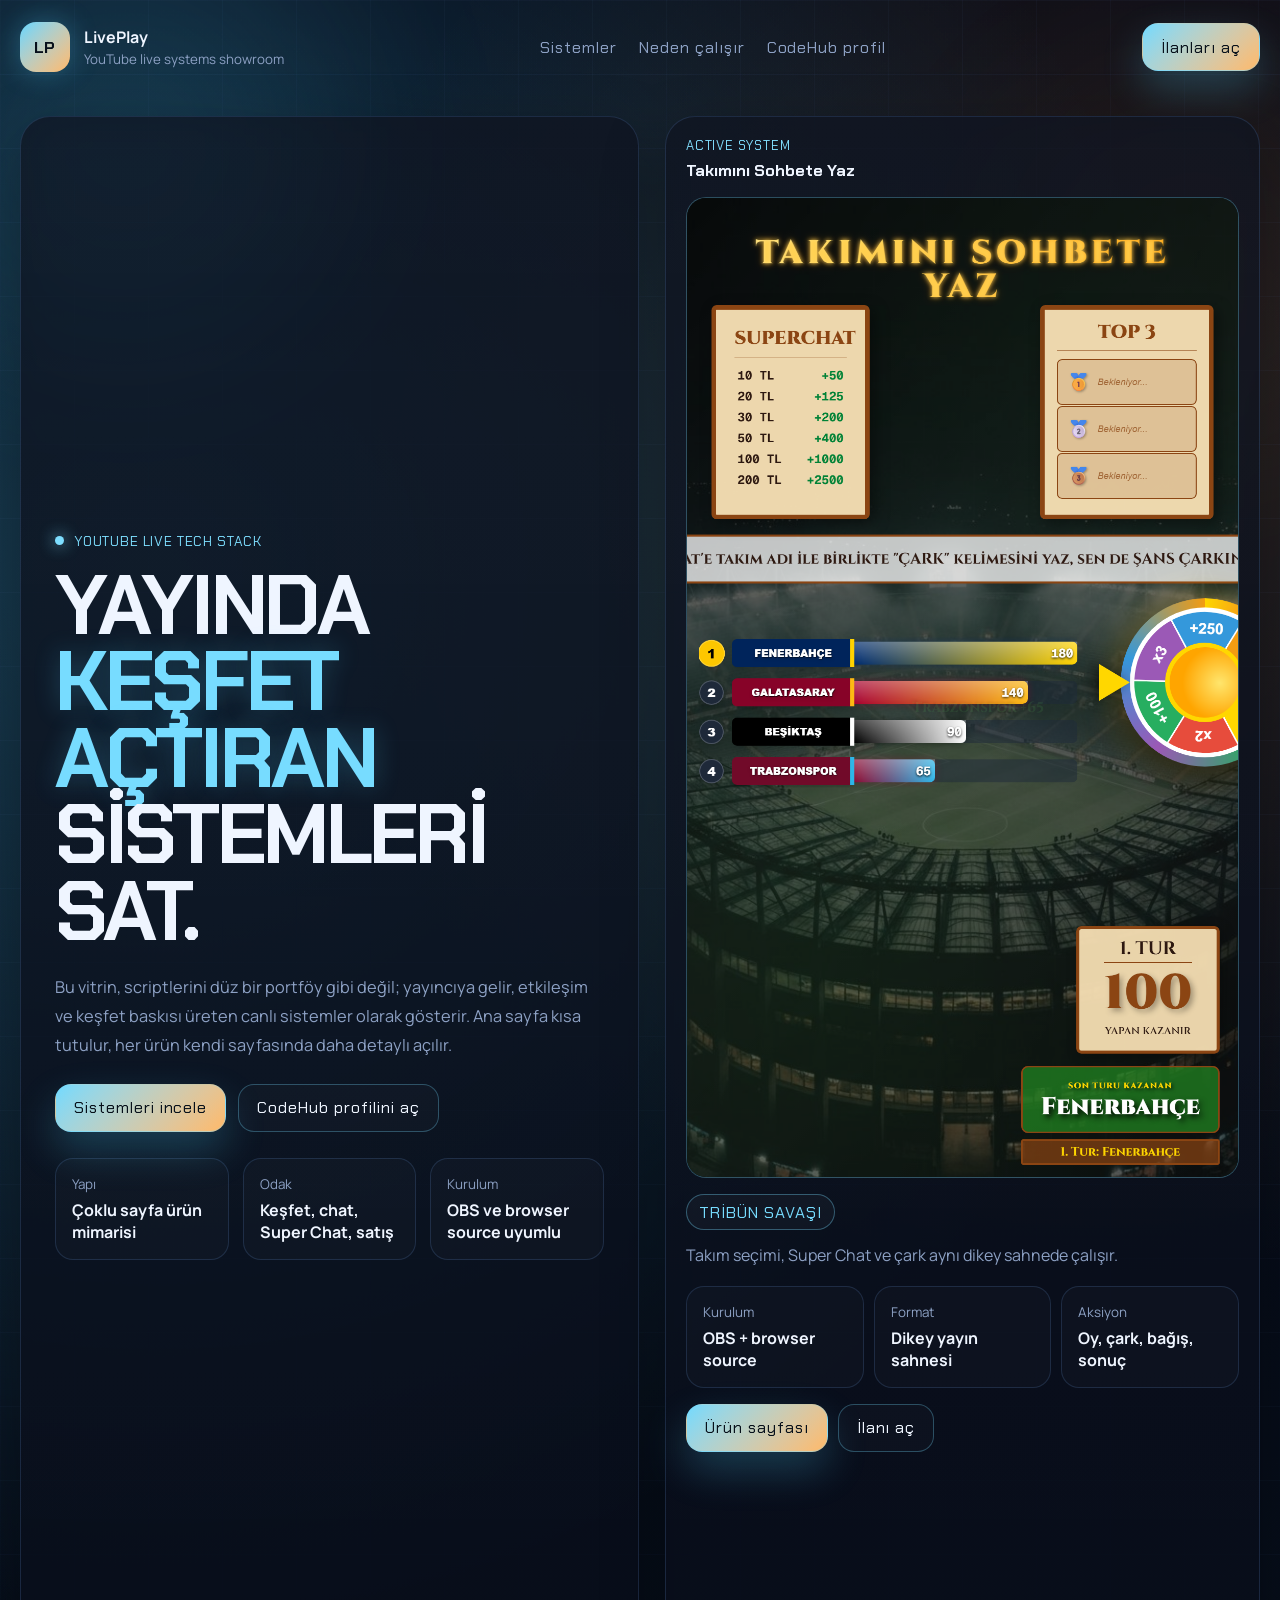
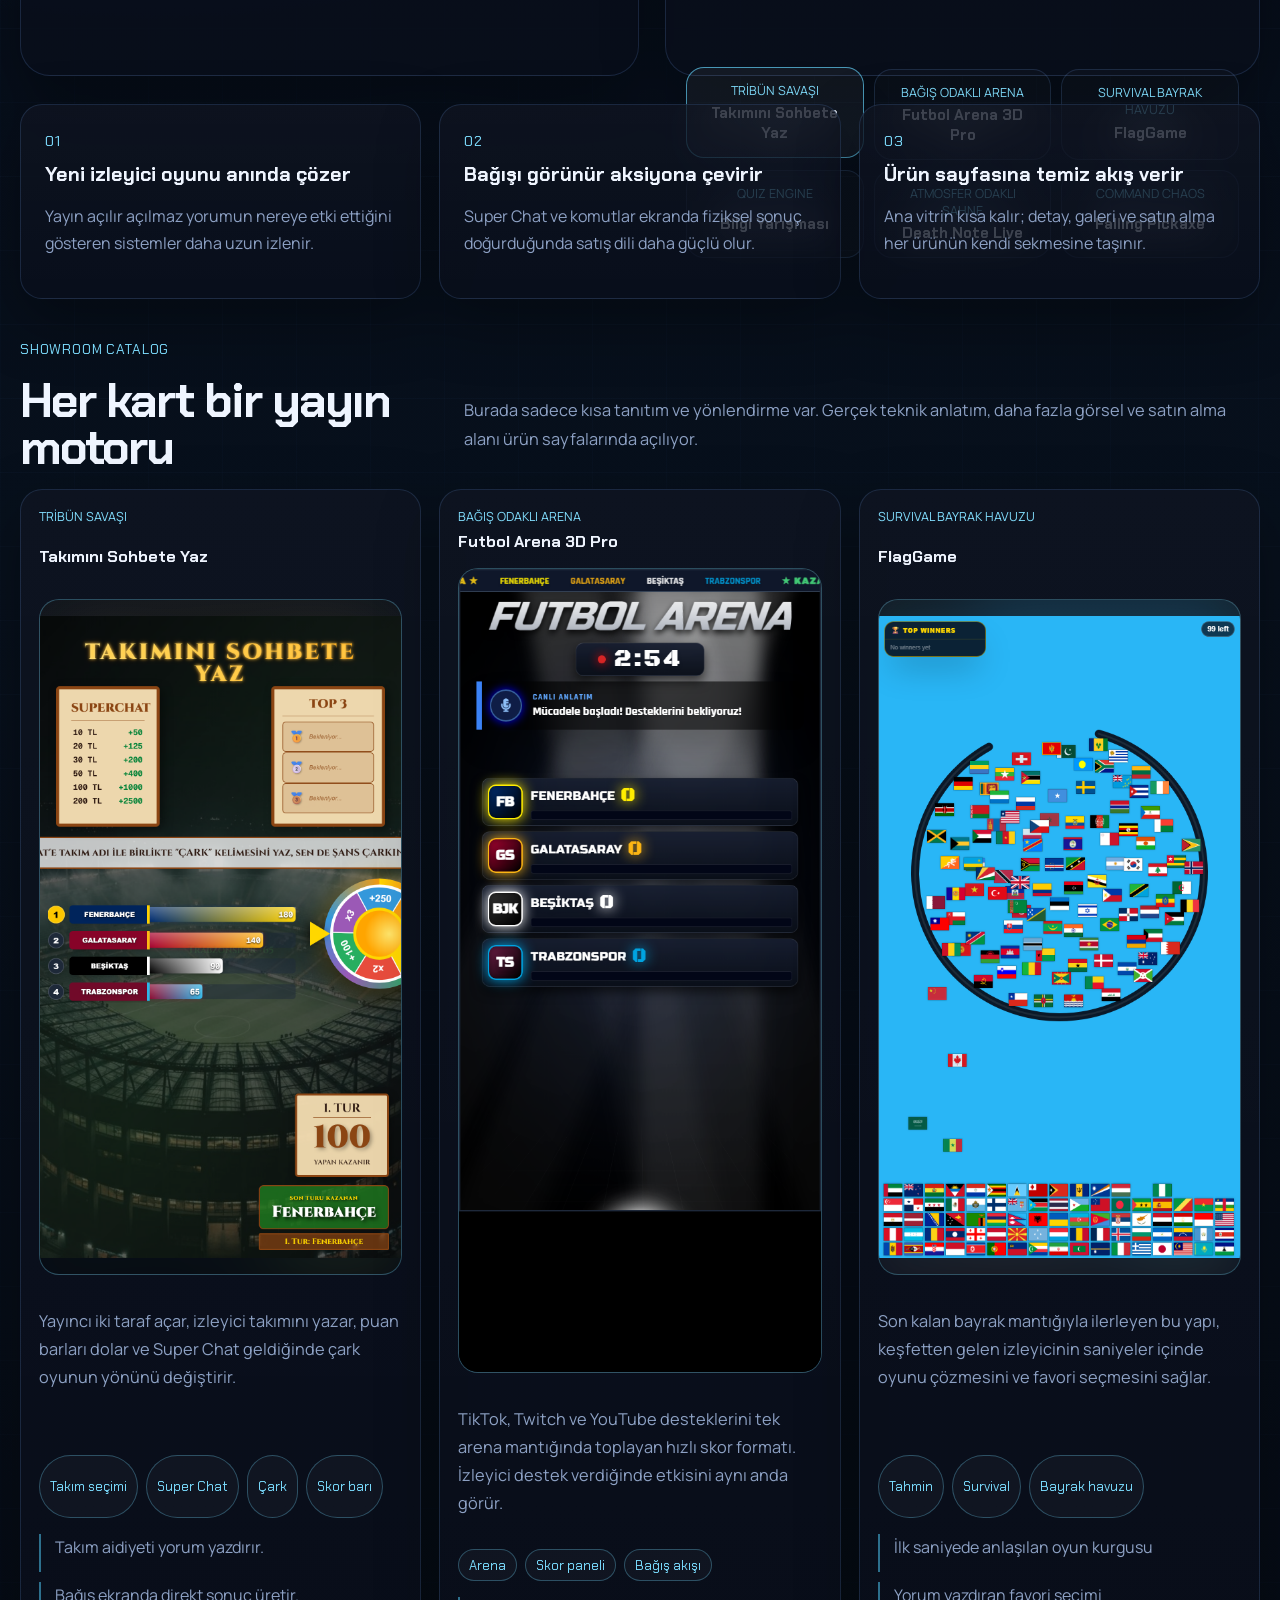
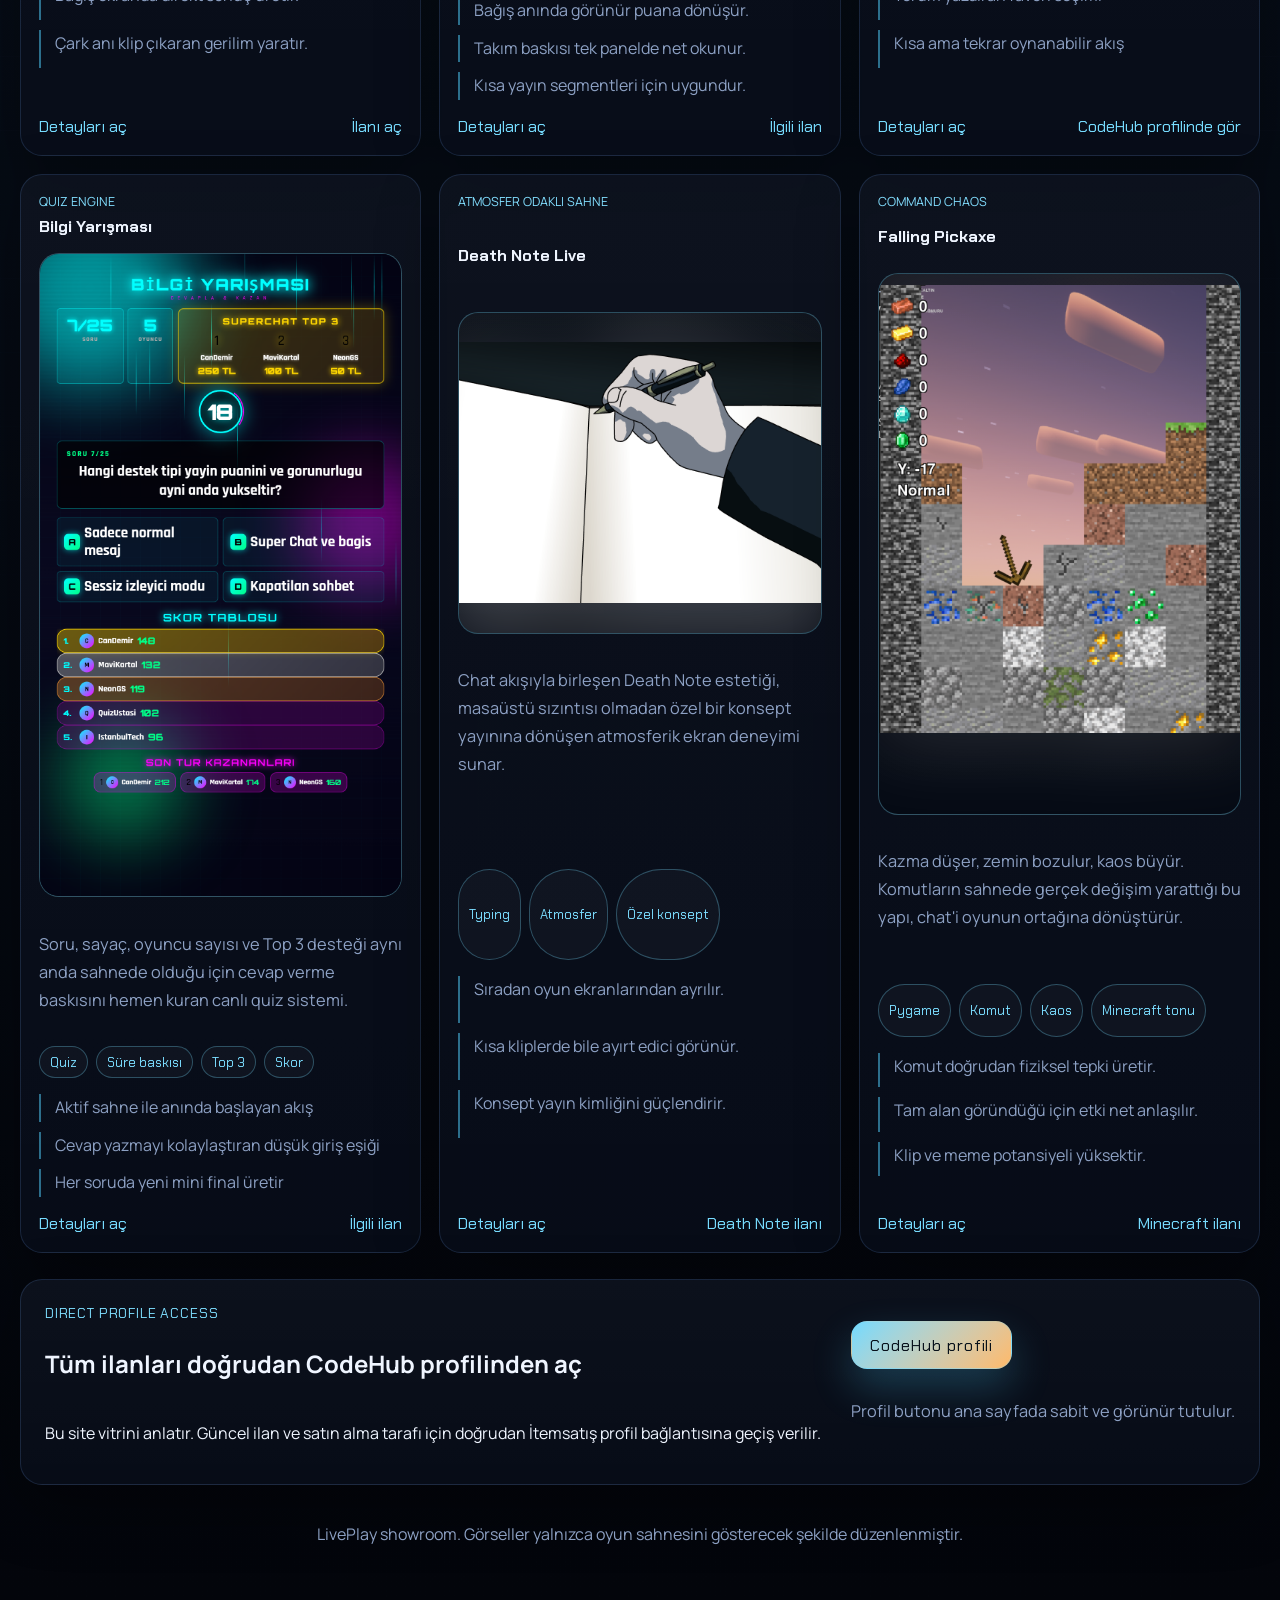
==== commit 37c7fbbb: "Rebuild site as a live systems showroom" ====
--- a/index.html
+++ b/index.html
@@ -5,10 +5,10 @@
     <meta name="viewport" content="width=device-width, initial-scale=1.0" />
     <meta
       name="description"
-      content="LivePlay, YouTube canlı yayınları için teknoloji odaklı oyun sistemlerini çok sayfalı ürün vitrini olarak sunar."
+      content="LivePlay, YouTube canlı yayınları için teknoloji odaklı oyun ve etkileşim sistemlerini çok sayfalı bir ürün vitriniyle sunar."
     />
-    <meta name="theme-color" content="#09111f" />
-    <title>LivePlay | Yayın Sistemleri Kataloğu</title>
+    <meta name="theme-color" content="#050816" />
+    <title>LivePlay | Live Systems Showroom</title>
     <link rel="preconnect" href="https://fonts.googleapis.com" />
     <link rel="preconnect" href="https://fonts.gstatic.com" crossorigin />
     <link
@@ -21,132 +21,135 @@
   </head>
   <body class="page-home">
     <a class="skip-link" href="#anaIcerik">İçeriğe geç</a>
-    <div class="app-shell">
-      <div class="tech-orb tech-orb-a"></div>
-      <div class="tech-orb tech-orb-b"></div>
-      <div class="scan-grid"></div>
+
+    <div class="page-shell">
+      <div class="ambient ambient-a"></div>
+      <div class="ambient ambient-b"></div>
+      <div class="scanlines"></div>
 
       <header class="site-header">
         <a class="brand" href="./index.html">
           <span class="brand-mark">LP</span>
           <span class="brand-copy">
             <strong>LivePlay</strong>
-            <small>Canlı yayın sistem kataloğu</small>
+            <small>YouTube live systems showroom</small>
           </span>
         </a>
 
         <nav class="site-nav" aria-label="Ana menü">
-          <a href="#urunler">Ürünler</a>
-          <a href="#neden">Neden çalışır?</a>
+          <a href="#urunler">Sistemler</a>
+          <a href="#neden">Neden çalışır</a>
           <a href="https://www.itemsatis.com/p/CodeHub" target="_blank" rel="noreferrer">CodeHub profil</a>
         </nav>
 
         <a class="nav-cta" href="https://www.itemsatis.com/p/CodeHub" target="_blank" rel="noreferrer">
-          İtemsatış profiline git
+          İlanları aç
         </a>
       </header>
 
       <main id="anaIcerik">
-        <section class="home-hero">
+        <section class="hero-grid">
           <div class="hero-copy reveal">
-            <span class="eyebrow">
-              <span class="eyebrow-dot"></span>
-              YAYIN TEKNOLOJİSİ
+            <span class="section-kicker">
+              <span class="kicker-dot"></span>
+              YOUTUBE LIVE TECH STACK
             </span>
 
             <h1>
-              CANLI YAYIN
-              <span>SİSTEMLERİNİ</span>
-              SATIŞA HAZIR GÖSTER.
+              YAYINDA
+              <span>KEŞFET AÇTIRAN</span>
+              SİSTEMLERİ SAT.
             </h1>
 
-            <p class="hero-description">
-              LivePlay; YouTube canlı yayınında yorum, Super Chat, skor, tahmin
-              ve komut akışını ayrı ürünler halinde sunar. Ana sayfa kısa bir
-              katalog gibi davranır, her oyunun kendi sayfası ise detaylı ürün
-              ve satın alma deneyimini taşır.
+            <p class="hero-text">
+              Bu vitrin, scriptlerini düz bir portföy gibi değil; yayıncıya gelir,
+              etkileşim ve keşfet baskısı üreten canlı sistemler olarak gösterir.
+              Ana sayfa kısa tutulur, her ürün kendi sayfasında daha detaylı açılır.
             </p>
 
             <div class="hero-actions">
-              <a class="button button-primary" href="#urunler">Ürünleri aç</a>
+              <a class="button button-primary" href="#urunler">Sistemleri incele</a>
               <a class="button button-secondary" href="https://www.itemsatis.com/p/CodeHub" target="_blank" rel="noreferrer">
-                CodeHub profilini incele
+                CodeHub profilini aç
               </a>
             </div>
 
-            <div class="signal-row">
+            <div class="status-band">
               <article>
-                <span>Sistem tipi</span>
-                <strong>Çok sayfalı ürün vitrini</strong>
+                <span>Yapı</span>
+                <strong>Çoklu sayfa ürün mimarisi</strong>
               </article>
               <article>
                 <span>Odak</span>
-                <strong>Keşfet + chat + monetization</strong>
+                <strong>Keşfet, chat, Super Chat, satış</strong>
               </article>
               <article>
                 <span>Kurulum</span>
-                <strong>OBS / browser source uyumlu</strong>
+                <strong>OBS ve browser source uyumlu</strong>
               </article>
             </div>
           </div>
 
-          <div class="hero-spotlight reveal delay-1">
-            <div class="spotlight-frame" id="spotlightFrame"></div>
-            <div class="spotlight-switcher" id="spotlightSwitcher"></div>
+          <div class="hero-stage reveal delay-1">
+            <div class="hero-stage-frame" id="spotlightFrame"></div>
+            <div class="hero-switcher" id="spotlightSwitcher"></div>
           </div>
         </section>
 
-        <section class="brief-grid" id="neden">
-          <article class="brief-card reveal">
-            <span class="brief-index">01</span>
-            <h2>İlk saniyede anlaşılır</h2>
-            <p>Yeni gelen izleyici ne yapacağını beklemeden anlar ve direkt oyuna girer.</p>
+        <section class="proof-grid" id="neden">
+          <article class="proof-card reveal">
+            <span class="proof-index">01</span>
+            <h2>Yeni izleyici oyunu anında çözer</h2>
+            <p>Yayın açılır açılmaz yorumun nereye etki ettiğini gösteren sistemler daha uzun izlenir.</p>
           </article>
 
-          <article class="brief-card reveal delay-1">
-            <span class="brief-index">02</span>
-            <h2>Geliri görünür kılar</h2>
-            <p>Super Chat, skor ve sonuç akışı bağışı doğrudan sahnenin parçasına çevirir.</p>
+          <article class="proof-card reveal delay-1">
+            <span class="proof-index">02</span>
+            <h2>Bağışı görünür aksiyona çevirir</h2>
+            <p>Super Chat ve komutlar ekranda fiziksel sonuç doğurduğunda satış dili daha güçlü olur.</p>
           </article>
 
-          <article class="brief-card reveal delay-2">
-            <span class="brief-index">03</span>
-            <h2>Her ürün ayrı sayfada</h2>
-            <p>Ana sayfa kısa kalır; teknik detay, görseller ve satın alma alanı ürün sayfasında açılır.</p>
+          <article class="proof-card reveal delay-2">
+            <span class="proof-index">03</span>
+            <h2>Ürün sayfasına temiz akış verir</h2>
+            <p>Ana vitrin kısa kalır; detay, galeri ve satın alma her ürünün kendi sekmesine taşınır.</p>
           </article>
         </section>
 
         <section class="catalog-head reveal">
           <div>
-            <span class="eyebrow">ÜRÜN KATALOĞU</span>
-            <h2>Her kart ayrı bir canlı yayın sistemi</h2>
+            <span class="section-kicker">SHOWROOM CATALOG</span>
+            <h2>Her kart bir yayın motoru</h2>
           </div>
           <p>
-            Burada sadece öz bilgi, temel ekran ve yönlendirme var. Ayrıntılı
-            ürün anlatımı, paket hissi ve satın alma akışı oyunların kendi
-            sayfalarında.
+            Burada sadece kısa tanıtım ve yönlendirme var. Gerçek teknik anlatım, daha
+            fazla görsel ve satın alma alanı ürün sayfalarında açılıyor.
           </p>
         </section>
 
-        <section class="catalog-grid" id="urunler" aria-label="Ürün listesi"></section>
+        <section class="system-grid" id="urunler" aria-label="Sistem listesi"></section>
 
-        <section class="profile-callout reveal">
-          <div>
-            <span class="eyebrow">CODEHUB</span>
-            <h2>Tüm ilanları doğrudan İtemsatış profilinden aç</h2>
+        <section class="profile-panel reveal">
+          <div class="profile-copy">
+            <span class="section-kicker">DIRECT PROFILE ACCESS</span>
+            <h2>Tüm ilanları doğrudan CodeHub profilinden aç</h2>
             <p>
-              Buradaki ürünler vitrindir. Güncel ilanlar, fiyatlar ve satış
-              detayları için doğrudan CodeHub profiline geç.
+              Bu site vitrini anlatır. Güncel ilan ve satın alma tarafı için doğrudan
+              İtemsatış profil bağlantısına geçiş verilir.
             </p>
           </div>
-          <a class="button button-primary" href="https://www.itemsatis.com/p/CodeHub" target="_blank" rel="noreferrer">
-            CodeHub profili
-          </a>
+
+          <div class="profile-actions">
+            <a class="button button-primary" href="https://www.itemsatis.com/p/CodeHub" target="_blank" rel="noreferrer">
+              CodeHub profili
+            </a>
+            <p>Profil butonu ana sayfada sabit ve görünür tutulur.</p>
+          </div>
         </section>
       </main>
 
       <footer class="site-footer">
-        <p>LivePlay ürün vitrini. Görseller yalnızca oyun sahnesini gösterecek şekilde düzenlenmiştir.</p>
+        <p>LivePlay showroom. Görseller yalnızca oyun sahnesini gösterecek şekilde düzenlenmiştir.</p>
       </footer>
     </div>
   </body>
--- a/styles.css
+++ b/styles.css
@@ -1,19 +1,21 @@
 :root {
-  --bg: #060c16;
-  --bg-soft: #0b1321;
-  --panel: rgba(10, 17, 30, 0.82);
-  --panel-strong: rgba(10, 17, 30, 0.96);
-  --line: rgba(145, 174, 255, 0.16);
-  --line-strong: rgba(145, 174, 255, 0.28);
-  --text: #eef4ff;
-  --muted: #93a2bf;
-  --page-accent: #45d8ff;
-  --page-glow: rgba(69, 216, 255, 0.18);
+  --bg: #040816;
+  --bg-2: #08101f;
+  --panel: rgba(9, 15, 28, 0.78);
+  --panel-strong: rgba(8, 13, 24, 0.94);
+  --line: rgba(121, 171, 255, 0.16);
+  --line-strong: rgba(121, 171, 255, 0.3);
+  --text: #eff5ff;
+  --muted: #8da1c4;
+  --page-accent: #51d2ff;
+  --page-glow: rgba(81, 210, 255, 0.24);
+  --amber: #ffb968;
   --shadow-lg: 0 22px 60px rgba(0, 0, 0, 0.34);
-  --shadow-xl: 0 32px 100px rgba(0, 0, 0, 0.42);
+  --shadow-xl: 0 38px 110px rgba(0, 0, 0, 0.45);
   --radius-xl: 30px;
   --radius-lg: 22px;
   --radius-md: 18px;
+  --radius-sm: 14px;
 }
 
 * {
@@ -21,8 +23,8 @@
 }
 
 html {
+  color-scheme: dark;
   scroll-behavior: smooth;
-  color-scheme: dark;
 }
 
 body {
@@ -30,9 +32,9 @@
   min-height: 100vh;
   overflow-x: hidden;
   background:
-    radial-gradient(circle at 12% 14%, color-mix(in srgb, var(--page-accent) 18%, transparent), transparent 24%),
-    radial-gradient(circle at 82% 8%, rgba(255, 169, 77, 0.14), transparent 20%),
-    linear-gradient(180deg, #050912 0%, #07101a 46%, #04070d 100%);
+    radial-gradient(circle at 12% 12%, color-mix(in srgb, var(--page-accent) 26%, transparent), transparent 24%),
+    radial-gradient(circle at 86% 10%, rgba(255, 185, 104, 0.14), transparent 18%),
+    linear-gradient(180deg, #040714 0%, #07101c 45%, #03050b 100%);
   color: var(--text);
   font-family: "Manrope", sans-serif;
   opacity: 1;
@@ -46,8 +48,12 @@
 
 body.page-leaving {
   opacity: 0;
-  transform: translateY(12px);
-  filter: blur(6px);
+  transform: translateY(10px);
+  filter: blur(4px);
+}
+
+body.body-locked {
+  overflow: hidden;
 }
 
 img {
@@ -72,7 +78,7 @@
 
 a:focus-visible,
 button:focus-visible {
-  outline: 2px solid color-mix(in srgb, var(--page-accent) 72%, white);
+  outline: 2px solid color-mix(in srgb, var(--page-accent) 80%, white);
   outline-offset: 4px;
 }
 
@@ -84,56 +90,57 @@
   padding: 10px 14px;
   border-radius: 12px;
   background: #fff;
-  color: #08101c;
+  color: #050916;
   transform: translateY(-180%);
-  transition: transform 120ms ease;
+  transition: transform 140ms ease;
 }
 
 .skip-link:focus-visible {
   transform: translateY(0);
 }
 
-.app-shell {
+.page-shell {
   position: relative;
   width: min(1280px, calc(100vw - 40px));
   margin: 0 auto;
-  padding-bottom: 40px;
-}
-
-.tech-orb,
-.scan-grid {
+  padding-bottom: 36px;
+}
+
+.ambient,
+.scanlines {
   position: fixed;
   pointer-events: none;
+  inset: auto;
   z-index: 0;
 }
 
-.tech-orb {
-  width: 420px;
-  height: 420px;
+.ambient {
+  width: 430px;
+  height: 430px;
   border-radius: 50%;
-  filter: blur(90px);
+  filter: blur(96px);
   opacity: 0.34;
 }
 
-.tech-orb-a {
-  top: -80px;
-  left: -80px;
-  background: color-mix(in srgb, var(--page-accent) 30%, transparent);
-}
-
-.tech-orb-b {
-  top: 80px;
-  right: -120px;
-  background: rgba(255, 169, 77, 0.18);
-}
-
-.scan-grid {
+.ambient-a {
+  top: -70px;
+  left: -90px;
+  background: color-mix(in srgb, var(--page-accent) 34%, transparent);
+}
+
+.ambient-b {
+  top: 60px;
+  right: -130px;
+  background: rgba(255, 185, 104, 0.14);
+}
+
+.scanlines {
   inset: 0;
   background-image:
-    linear-gradient(rgba(120, 151, 255, 0.05) 1px, transparent 1px),
-    linear-gradient(90deg, rgba(120, 151, 255, 0.04) 1px, transparent 1px);
-  background-size: 72px 72px;
-  mask-image: linear-gradient(180deg, rgba(0, 0, 0, 0.85), transparent 92%);
+    linear-gradient(rgba(122, 168, 255, 0.05) 1px, transparent 1px),
+    linear-gradient(90deg, rgba(122, 168, 255, 0.035) 1px, transparent 1px);
+  background-size: 74px 74px;
+  mask-image: linear-gradient(180deg, rgba(0, 0, 0, 0.92), transparent 95%);
 }
 
 .site-header,
@@ -148,8 +155,8 @@
   display: flex;
   align-items: center;
   justify-content: space-between;
-  gap: 18px;
-  padding: 24px 0 18px;
+  gap: 20px;
+  padding: 22px 0 16px;
 }
 
 .brand {
@@ -159,13 +166,15 @@
 }
 
 .brand-mark,
-.eyebrow,
+.section-kicker,
 .site-nav a,
 .nav-cta,
 .button,
-.brief-index,
-.panel-label,
-.feature-index {
+.proof-index,
+.card-label,
+.purchase-label,
+.deck-label,
+.eyebrow-chip {
   font-family: "Chakra Petch", sans-serif;
   letter-spacing: 0.06em;
 }
@@ -173,11 +182,11 @@
 .brand-mark {
   display: grid;
   place-items: center;
-  width: 52px;
-  height: 52px;
+  width: 50px;
+  height: 50px;
   border-radius: 16px;
-  background: linear-gradient(135deg, color-mix(in srgb, var(--page-accent) 92%, white), #ff9456);
-  color: #07101a;
+  background: linear-gradient(135deg, color-mix(in srgb, var(--page-accent) 92%, white), var(--amber));
+  color: #07101b;
   font-weight: 700;
   box-shadow: 0 0 28px color-mix(in srgb, var(--page-accent) 30%, transparent);
 }
@@ -210,283 +219,434 @@
   min-height: 48px;
   padding: 0 18px;
   border-radius: 16px;
-  border: 1px solid color-mix(in srgb, var(--page-accent) 26%, rgba(255, 255, 255, 0.08));
+  border: 1px solid color-mix(in srgb, var(--page-accent) 24%, rgba(255, 255, 255, 0.08));
   transition:
-    transform 160ms ease,
-    box-shadow 160ms ease,
-    border-color 160ms ease,
-    background 160ms ease;
+    transform 180ms ease,
+    box-shadow 180ms ease,
+    border-color 180ms ease,
+    background 180ms ease;
 }
 
 .nav-cta,
 .button-primary {
-  background: linear-gradient(135deg, color-mix(in srgb, var(--page-accent) 88%, white), #ff9758);
+  background: linear-gradient(135deg, color-mix(in srgb, var(--page-accent) 82%, white), var(--amber));
   color: #07101a;
-  box-shadow: 0 16px 34px color-mix(in srgb, var(--page-accent) 24%, transparent);
+  box-shadow: 0 18px 40px color-mix(in srgb, var(--page-accent) 24%, transparent);
 }
 
 .button-secondary {
-  background: rgba(255, 255, 255, 0.04);
+  background: rgba(255, 255, 255, 0.02);
   color: var(--text);
 }
 
 .nav-cta:hover,
-.button:hover,
-.catalog-card:hover,
-.related-card:hover,
-.visual-card:hover,
-.detail-tab:hover,
-.switch-chip:hover {
-  transform: translateY(-3px);
-}
-
-section {
-  margin-top: 30px;
-}
-
-.home-hero,
-.product-hero {
-  display: grid;
-  grid-template-columns: 0.94fr 1.06fr;
-  gap: 22px;
-  align-items: center;
-  min-height: min(820px, calc(100vh - 120px));
-}
-
-.eyebrow {
+.button:hover {
+  transform: translateY(-2px);
+}
+
+.section-kicker {
   display: inline-flex;
   align-items: center;
   gap: 10px;
-  min-height: 36px;
-  padding: 0 14px;
-  border-radius: 999px;
-  border: 1px solid color-mix(in srgb, var(--page-accent) 34%, rgba(255, 255, 255, 0.08));
-  background: color-mix(in srgb, var(--page-accent) 10%, rgba(255, 255, 255, 0.02));
-  color: color-mix(in srgb, var(--page-accent) 88%, white);
-  font-size: 0.9rem;
-}
-
-.eyebrow-dot {
-  width: 8px;
-  height: 8px;
+  color: color-mix(in srgb, var(--page-accent) 74%, white);
+  font-size: 0.86rem;
+}
+
+.kicker-dot {
+  width: 9px;
+  height: 9px;
   border-radius: 50%;
-  background: #ff6359;
-  box-shadow: 0 0 12px #ff6359;
+  background: currentColor;
+  box-shadow: 0 0 16px currentColor;
+}
+
+.hero-grid {
+  display: grid;
+  grid-template-columns: 1.02fr 0.98fr;
+  gap: 26px;
+  padding: 28px 0 20px;
+}
+
+.hero-copy,
+.hero-stage,
+.proof-card,
+.system-card,
+.profile-panel,
+.product-hero,
+.tab-row,
+.info-card,
+.gallery-card,
+.module-card,
+.related-card,
+.missing-state {
+  border: 1px solid var(--line);
+  background:
+    linear-gradient(180deg, rgba(255, 255, 255, 0.02), rgba(255, 255, 255, 0)),
+    var(--panel);
+  box-shadow: var(--shadow-lg);
+  backdrop-filter: blur(18px);
+}
+
+.hero-copy {
+  border-radius: var(--radius-xl);
+  padding: 34px;
+  min-height: 560px;
+  display: flex;
+  flex-direction: column;
+  justify-content: center;
 }
 
 .hero-copy h1,
 .catalog-head h2,
-.profile-callout h2,
+.section-head h2,
 .product-copy h1,
-.section-head h2,
-.feature-card h3,
-.brief-card h2,
-.buy-card h2,
 .missing-state h1 {
-  margin: 0;
+  margin: 18px 0 0;
   font-family: "Chakra Petch", sans-serif;
+  font-size: clamp(3rem, 6.5vw, 5.2rem);
   line-height: 0.92;
-}
-
-.hero-copy h1 {
-  margin-top: 18px;
-  font-size: clamp(3.4rem, 6vw, 6.4rem);
-  max-width: 8ch;
+  letter-spacing: -0.04em;
 }
 
 .hero-copy h1 span {
   display: block;
-  color: color-mix(in srgb, var(--page-accent) 88%, white);
-  text-shadow: 0 0 24px color-mix(in srgb, var(--page-accent) 22%, transparent);
-}
-
-.hero-description,
+  color: color-mix(in srgb, var(--page-accent) 78%, white);
+  text-shadow: 0 0 26px color-mix(in srgb, var(--page-accent) 24%, transparent);
+}
+
+.hero-text,
 .catalog-head p,
-.profile-callout p,
-.detail-description,
-.overview-card p,
-.feature-card p,
-.visual-copy span,
+.section-head p,
+.product-summary,
+.system-summary,
+.purchase-copy p,
+.info-card p,
 .missing-state p,
-.brief-card p,
-.spotlight-copy p {
+.profile-actions p {
   color: var(--muted);
-  line-height: 1.75;
-}
-
-.hero-description {
-  max-width: 58ch;
-  margin-top: 18px;
-  font-size: 1rem;
-}
-
-.hero-actions,
-.product-actions,
-.spotlight-actions,
-.buy-actions {
+  line-height: 1.78;
+  font-size: 1.02rem;
+}
+
+.hero-text {
+  width: min(100%, 600px);
+  margin: 22px 0 0;
+}
+
+.hero-actions {
   display: flex;
   flex-wrap: wrap;
   gap: 12px;
-  margin-top: 22px;
-}
-
-.signal-row,
-.product-stats,
-.spotlight-metrics {
+  margin-top: 24px;
+}
+
+.status-band {
   display: grid;
   grid-template-columns: repeat(3, minmax(0, 1fr));
+  gap: 14px;
+  margin-top: 26px;
+}
+
+.status-band article,
+.deck-metrics article,
+.product-strip article {
+  border: 1px solid var(--line);
+  border-radius: 18px;
+  padding: 16px;
+  background: rgba(255, 255, 255, 0.02);
+}
+
+.status-band span,
+.deck-metrics span,
+.product-strip span {
+  display: block;
+  margin-bottom: 6px;
+  color: var(--muted);
+  font-size: 0.84rem;
+}
+
+.hero-stage {
+  border-radius: var(--radius-xl);
+  padding: 20px;
+}
+
+.hero-stage-frame {
+  min-height: 100%;
+}
+
+.command-deck {
+  display: grid;
+  gap: 16px;
+  height: 100%;
+}
+
+.deck-head,
+.system-card-head,
+.related-copy,
+.gallery-copy,
+.purchase-copy,
+.profile-copy {
+  display: grid;
+  gap: 6px;
+}
+
+.deck-label,
+.purchase-label,
+.card-label {
+  color: color-mix(in srgb, var(--page-accent) 72%, white);
+  font-size: 0.82rem;
+}
+
+.deck-head strong,
+.system-card-head strong,
+.catalog-head h2,
+.section-head h2,
+.purchase-copy strong,
+.related-copy strong {
+  font-family: "Chakra Petch", sans-serif;
+}
+
+.deck-media {
+  min-height: 250px;
+}
+
+.deck-copy {
+  display: grid;
   gap: 12px;
-  margin-top: 22px;
-}
-
-.signal-row article,
-.product-stats article,
-.spotlight-metrics article,
-.brief-card,
-.overview-card,
-.feature-card,
-.buy-card,
-.profile-callout,
-.missing-state {
+}
+
+.eyebrow-chip {
+  display: inline-flex;
+  align-items: center;
+  justify-content: center;
+  width: fit-content;
+  min-height: 36px;
+  padding: 0 12px;
+  border-radius: 999px;
+  border: 1px solid color-mix(in srgb, var(--page-accent) 28%, rgba(255, 255, 255, 0.1));
+  color: color-mix(in srgb, var(--page-accent) 78%, white);
+  background: rgba(255, 255, 255, 0.03);
+}
+
+.deck-copy p {
+  margin: 0;
+  color: var(--muted);
+  line-height: 1.7;
+}
+
+.deck-metrics {
+  display: grid;
+  grid-template-columns: repeat(3, minmax(0, 1fr));
+  gap: 10px;
+}
+
+.deck-actions {
+  display: flex;
+  gap: 10px;
+  flex-wrap: wrap;
+}
+
+.hero-switcher,
+.tab-row {
+  display: grid;
+  grid-template-columns: repeat(3, minmax(0, 1fr));
+  gap: 10px;
+  margin-top: 14px;
+}
+
+.switch-card,
+.mini-tab {
+  display: grid;
+  gap: 4px;
+  padding: 14px;
+  border-radius: 18px;
   border: 1px solid var(--line);
-  background: linear-gradient(180deg, rgba(10, 17, 30, 0.92), rgba(8, 13, 24, 0.9));
-  box-shadow: var(--shadow-lg);
-}
-
-.signal-row article,
-.product-stats article,
-.spotlight-metrics article {
-  padding: 16px;
-  border-radius: var(--radius-md);
-}
-
-.signal-row span,
-.product-stats span,
-.spotlight-metrics span,
-.catalog-topline span,
-.detail-tab span,
+  background: rgba(255, 255, 255, 0.02);
+  color: var(--muted);
+  transition:
+    border-color 160ms ease,
+    transform 160ms ease,
+    background 160ms ease;
+}
+
+.switch-card strong,
+.mini-tab strong {
+  color: var(--text);
+  font-family: "Chakra Petch", sans-serif;
+  font-size: 0.95rem;
+}
+
+.switch-card span,
+.mini-tab span,
+.system-card-head span,
 .related-copy span {
-  display: block;
+  font-size: 0.78rem;
+  color: color-mix(in srgb, var(--page-accent) 72%, white);
+}
+
+.switch-card.is-active,
+.switch-card:hover,
+.mini-tab.is-active,
+.mini-tab:hover {
+  transform: translateY(-2px);
+  border-color: color-mix(in srgb, var(--page-accent) 60%, rgba(255, 255, 255, 0.18));
+  background: rgba(255, 255, 255, 0.05);
+}
+
+.proof-grid {
+  display: grid;
+  grid-template-columns: repeat(3, minmax(0, 1fr));
+  gap: 18px;
+  padding: 8px 0 10px;
+}
+
+.proof-card,
+.profile-panel {
+  border-radius: var(--radius-lg);
+  padding: 24px;
+}
+
+.proof-index {
+  color: color-mix(in srgb, var(--page-accent) 74%, white);
+  font-size: 0.92rem;
+}
+
+.proof-card h2,
+.info-card h2,
+.module-card h3 {
+  margin: 10px 0 0;
+  font-family: "Chakra Petch", sans-serif;
+  font-size: 1.24rem;
+}
+
+.proof-card p,
+.system-summary,
+.signal-list p,
+.timeline-list p,
+.compact-list li,
+.gallery-copy span,
+.related-copy span,
+.muted-paragraph {
   color: var(--muted);
+  line-height: 1.72;
+}
+
+.catalog-head,
+.section-head {
+  display: flex;
+  align-items: end;
+  justify-content: space-between;
+  gap: 18px;
+  padding: 28px 0 18px;
+}
+
+.catalog-head h2,
+.section-head h2 {
+  font-size: clamp(2rem, 4vw, 3rem);
+  line-height: 0.98;
+}
+
+.system-grid {
+  display: grid;
+  grid-template-columns: repeat(3, minmax(0, 1fr));
+  gap: 18px;
+}
+
+.system-card {
+  display: grid;
+  gap: 16px;
+  border-radius: var(--radius-lg);
+  padding: 18px;
+}
+
+.system-media {
+  min-height: 260px;
+}
+
+.chip-row {
+  display: flex;
+  flex-wrap: wrap;
+  gap: 8px;
+}
+
+.chip-row span {
+  display: inline-flex;
+  align-items: center;
+  min-height: 32px;
+  padding: 0 10px;
+  border-radius: 999px;
+  border: 1px solid color-mix(in srgb, var(--page-accent) 24%, rgba(255, 255, 255, 0.08));
+  background: rgba(255, 255, 255, 0.03);
+  color: color-mix(in srgb, var(--page-accent) 76%, white);
+  font-family: "Chakra Petch", sans-serif;
   font-size: 0.82rem;
 }
 
-.signal-row strong,
-.product-stats strong,
-.spotlight-metrics strong,
-.catalog-topline strong,
-.detail-tab strong,
-.related-copy strong,
-.visual-copy strong {
-  display: block;
-  margin-top: 8px;
-}
-
-.hero-spotlight,
-.spotlight-frame {
-  display: grid;
-  gap: 14px;
-}
-
-.spotlight-card,
-.catalog-card,
-.related-card,
-.visual-card {
-  border: 1px solid color-mix(in srgb, var(--accent, var(--page-accent)) 18%, rgba(255, 255, 255, 0.08));
-  background:
-    radial-gradient(circle at top right, color-mix(in srgb, var(--accent, var(--page-accent)) 12%, transparent), transparent 28%),
-    linear-gradient(180deg, rgba(10, 17, 30, 0.94), rgba(8, 13, 24, 0.92));
-  box-shadow: var(--shadow-xl);
-}
-
-.spotlight-card {
-  display: grid;
-  grid-template-columns: minmax(320px, 0.92fr) 1.08fr;
-  gap: 18px;
-  padding: 18px;
-  border-radius: var(--radius-xl);
-}
-
-.spotlight-copy {
-  display: grid;
-  align-content: space-between;
-  gap: 14px;
-}
-
-.spotlight-meta span,
-.feature-label,
-.panel-label {
-  color: color-mix(in srgb, var(--page-accent) 84%, white);
-}
-
-.spotlight-meta strong {
-  font-size: clamp(2rem, 3vw, 3rem);
+.signal-list {
+  display: grid;
+  gap: 10px;
+}
+
+.signal-list p {
+  margin: 0;
+  padding-left: 14px;
+  border-left: 2px solid color-mix(in srgb, var(--page-accent) 50%, transparent);
+}
+
+.system-actions {
+  display: flex;
+  justify-content: space-between;
+  gap: 12px;
+  margin-top: auto;
+}
+
+.text-link {
+  color: color-mix(in srgb, var(--page-accent) 78%, white);
   font-family: "Chakra Petch", sans-serif;
-  line-height: 1;
-}
-
-.spotlight-switcher {
-  display: grid;
-  grid-template-columns: repeat(3, minmax(0, 1fr));
+}
+
+.text-link:hover {
+  color: #fff;
+}
+
+.profile-panel {
+  display: flex;
+  align-items: center;
+  justify-content: space-between;
+  gap: 22px;
+  margin-top: 26px;
+}
+
+.profile-actions {
+  display: grid;
   gap: 12px;
-}
-
-.switch-chip {
-  text-align: left;
-  padding: 14px;
-  border-radius: var(--radius-md);
-  border: 1px solid var(--line);
-  background: rgba(255, 255, 255, 0.03);
-  color: var(--text);
-}
-
-.switch-chip.is-active {
-  border-color: color-mix(in srgb, var(--accent, var(--page-accent)) 38%, rgba(255, 255, 255, 0.1));
-  background: color-mix(in srgb, var(--accent, var(--page-accent)) 10%, rgba(255, 255, 255, 0.03));
-}
-
-.switch-chip span {
-  display: block;
+  justify-items: start;
+}
+
+.site-footer {
+  padding: 22px 0 8px;
   color: var(--muted);
-  font-size: 0.78rem;
-}
-
-.switch-chip strong {
-  display: block;
-  margin-top: 8px;
-  line-height: 1.3;
+  text-align: center;
 }
 
 .media-shell {
   position: relative;
   overflow: hidden;
   border-radius: 20px;
-  border: 1px solid color-mix(in srgb, var(--accent, var(--page-accent)) 16%, rgba(255, 255, 255, 0.08));
+  border: 1px solid color-mix(in srgb, var(--page-accent) 24%, rgba(255, 255, 255, 0.1));
   background:
-    radial-gradient(circle at 18% 18%, color-mix(in srgb, var(--accent, var(--page-accent)) 10%, transparent), transparent 28%),
-    linear-gradient(180deg, rgba(7, 11, 20, 0.96), rgba(6, 9, 16, 0.96));
-  isolation: isolate;
+    linear-gradient(180deg, rgba(255, 255, 255, 0.03), rgba(255, 255, 255, 0)),
+    #060b15;
 }
 
 .media-shell::before {
   content: "";
   position: absolute;
   inset: 0;
-  background-image: var(--preview);
-  background-size: cover;
-  background-position: center;
-  opacity: 0.22;
-  filter: blur(28px) saturate(125%);
+  background: var(--preview) center / cover no-repeat;
+  filter: blur(30px);
+  opacity: 0.2;
   transform: scale(1.08);
-}
-
-.media-shell::after {
-  content: "";
-  position: absolute;
-  inset: 0;
-  background:
-    linear-gradient(180deg, rgba(255, 255, 255, 0.08), transparent 18%),
-    linear-gradient(135deg, transparent 0 74%, rgba(255, 255, 255, 0.06) 100%);
 }
 
 .media-shell img {
@@ -496,250 +656,170 @@
   height: 100%;
 }
 
-.media-fit-contain {
-  display: grid;
-  place-items: center;
-}
-
 .media-fit-contain img {
   object-fit: contain;
-  padding: 12px;
+  background: linear-gradient(180deg, rgba(255, 255, 255, 0.01), rgba(255, 255, 255, 0));
 }
 
 .media-fit-cover img {
   object-fit: cover;
 }
 
-.spotlight-media {
-  min-height: 360px;
-}
-
-.catalog-media {
-  min-height: 220px;
-}
-
-.product-visual {
-  min-height: 420px;
-}
-
-.media-shell-mini {
-  min-height: 160px;
-}
-
-.media-shell-visual {
-  min-height: 180px;
-}
-
-.brief-grid,
-.overview-grid,
-.feature-grid {
-  display: grid;
-  gap: 16px;
-}
-
-.brief-grid {
+.product-hero {
+  display: grid;
+  grid-template-columns: 1.08fr 0.92fr;
+  gap: 22px;
+  border-radius: var(--radius-xl);
+  padding: 28px;
+  margin-top: 18px;
+}
+
+.product-copy h1 {
+  font-size: clamp(2.6rem, 5vw, 4.4rem);
+}
+
+.back-link {
+  color: color-mix(in srgb, var(--page-accent) 74%, white);
+  font-family: "Chakra Petch", sans-serif;
+}
+
+.product-strip {
+  display: grid;
   grid-template-columns: repeat(3, minmax(0, 1fr));
-}
-
-.brief-card,
-.overview-card,
-.feature-card {
-  padding: 22px;
-  border-radius: var(--radius-lg);
-}
-
-.brief-index,
-.feature-index {
-  color: color-mix(in srgb, var(--page-accent) 84%, white);
-}
-
-.brief-card h2,
-.feature-card h3 {
-  margin-top: 12px;
-  font-size: 1.6rem;
-}
-
-.catalog-head,
-.section-head {
-  display: flex;
-  justify-content: space-between;
-  gap: 20px;
-  align-items: end;
-}
-
-.catalog-head h2,
-.section-head h2 {
-  margin-top: 14px;
-  font-size: clamp(2.2rem, 4vw, 3.8rem);
-}
-
-.catalog-head p,
-.section-head p {
-  max-width: 52ch;
-}
-
-.catalog-grid,
-.visual-grid,
-.related-grid {
-  display: grid;
-  gap: 16px;
-}
-
-.catalog-grid {
-  grid-template-columns: repeat(3, minmax(0, 1fr));
-}
-
-.catalog-card {
-  display: grid;
-  gap: 0;
-  border-radius: var(--radius-xl);
-  overflow: hidden;
-}
-
-.catalog-copy {
-  display: grid;
-  gap: 14px;
-  padding: 18px;
-}
-
-.catalog-copy p {
-  margin: 0;
-  color: var(--muted);
-  line-height: 1.7;
-}
-
-.catalog-tags,
-.reason-pills {
+  gap: 12px;
+  margin-top: 20px;
+}
+
+.product-actions {
   display: flex;
   flex-wrap: wrap;
-  gap: 8px;
-}
-
-.catalog-tags span,
-.reason-pills span {
-  display: inline-flex;
-  align-items: center;
-  min-height: 32px;
-  padding: 0 12px;
-  border-radius: 999px;
+  gap: 12px;
+  margin-top: 20px;
+}
+
+.purchase-panel {
+  display: grid;
+  gap: 16px;
+}
+
+.purchase-visual {
+  min-height: 280px;
+}
+
+.purchase-copy {
   border: 1px solid var(--line);
-  background: rgba(255, 255, 255, 0.03);
-  color: color-mix(in srgb, var(--text) 88%, var(--page-accent));
-  font-size: 0.86rem;
-}
-
-.catalog-footer {
-  display: flex;
-  justify-content: space-between;
-  gap: 16px;
-}
-
-.text-link {
+  border-radius: 22px;
+  padding: 20px;
+  background: rgba(255, 255, 255, 0.02);
+}
+
+.tab-row {
+  border-radius: 22px;
+  padding: 14px;
+  margin-top: 18px;
+}
+
+.product-grid {
+  display: grid;
+  grid-template-columns: repeat(4, minmax(0, 1fr));
+  gap: 18px;
+  margin-top: 22px;
+}
+
+.info-card {
+  border-radius: 22px;
+  padding: 22px;
+}
+
+.timeline-list {
+  display: grid;
+  gap: 12px;
+  margin-top: 16px;
+}
+
+.timeline-list article {
+  display: grid;
+  grid-template-columns: auto 1fr;
+  gap: 12px;
+  align-items: start;
+}
+
+.timeline-list span,
+.module-card span {
+  display: grid;
+  place-items: center;
+  width: 34px;
+  height: 34px;
+  border-radius: 10px;
+  background: color-mix(in srgb, var(--page-accent) 20%, transparent);
   color: color-mix(in srgb, var(--page-accent) 82%, white);
   font-family: "Chakra Petch", sans-serif;
 }
 
-.profile-callout,
-.buy-card {
-  display: flex;
-  justify-content: space-between;
-  align-items: center;
-  gap: 24px;
-  padding: 24px 26px;
-  border-radius: var(--radius-xl);
-}
-
-.product-hero {
-  min-height: auto;
-  padding-top: 8px;
-}
-
-.product-copy h1 {
-  margin-top: 18px;
-  font-size: clamp(3rem, 6vw, 5.4rem);
-}
-
-.back-link {
-  display: inline-flex;
-  align-items: center;
+.compact-list {
+  margin: 16px 0 0;
+  padding-left: 18px;
+  display: grid;
   gap: 10px;
-  color: color-mix(in srgb, var(--page-accent) 82%, white);
-  font-weight: 700;
-}
-
-.detail-tabs {
-  display: flex;
-  gap: 10px;
-  overflow-x: auto;
-  margin-top: 22px;
-  padding-bottom: 6px;
-  scrollbar-width: none;
-}
-
-.detail-tabs::-webkit-scrollbar {
-  display: none;
-}
-
-.detail-tab {
-  min-width: 180px;
-  padding: 12px 14px;
-  border-radius: 16px;
-  border: 1px solid var(--line);
-  background: rgba(255, 255, 255, 0.03);
-}
-
-.detail-tab.is-active {
-  border-color: color-mix(in srgb, var(--page-accent) 40%, rgba(255, 255, 255, 0.1));
-  background: color-mix(in srgb, var(--page-accent) 10%, rgba(255, 255, 255, 0.03));
-}
-
-.overview-grid {
+}
+
+.gallery-grid {
+  display: grid;
+  grid-template-columns: repeat(12, minmax(0, 1fr));
+  gap: 18px;
+}
+
+.gallery-card {
+  grid-column: span 4;
+  display: grid;
+  gap: 12px;
+  border-radius: 22px;
+  padding: 14px;
+}
+
+.gallery-card-wide {
+  grid-column: span 6;
+}
+
+.gallery-card .media-shell {
+  min-height: 220px;
+}
+
+.gallery-card-wide .media-shell {
+  min-height: 260px;
+}
+
+.gallery-copy {
+  padding: 4px 4px 0;
+}
+
+.module-grid,
+.related-grid {
+  display: grid;
   grid-template-columns: repeat(4, minmax(0, 1fr));
-}
-
-.compact-list {
-  margin: 0;
-  padding-left: 18px;
-  color: var(--muted);
-  line-height: 1.8;
-}
-
-.visual-grid {
-  grid-template-columns: repeat(12, minmax(0, 1fr));
-}
-
-.visual-card {
-  grid-column: span 4;
-  display: grid;
-  gap: 0;
-  padding: 14px;
-  border-radius: var(--radius-lg);
-  text-align: left;
-}
-
-.visual-card-wide {
-  grid-column: span 12;
-}
-
-.visual-copy {
-  display: grid;
-  gap: 8px;
-  padding: 14px 4px 2px;
-}
-
-.compact-feature-grid {
-  grid-template-columns: repeat(2, minmax(0, 1fr));
-}
-
-.related-grid {
-  grid-template-columns: repeat(3, minmax(0, 1fr));
-}
-
+  gap: 18px;
+}
+
+.module-card,
 .related-card {
-  display: grid;
-  gap: 12px;
-  padding: 14px;
-  border-radius: var(--radius-lg);
+  border-radius: 22px;
+  padding: 20px;
+}
+
+.related-card {
+  display: grid;
+  gap: 14px;
+}
+
+.media-shell-mini {
+  min-height: 150px;
+}
+
+.missing-state {
+  border-radius: 24px;
+  padding: 36px;
+  margin-top: 24px;
+  text-align: center;
 }
 
 .lightbox[hidden] {
@@ -749,81 +829,66 @@
 .lightbox {
   position: fixed;
   inset: 0;
-  z-index: 40;
-  display: grid;
-  place-items: center;
-  padding: 24px;
+  z-index: 60;
 }
 
 .lightbox-backdrop {
   position: absolute;
   inset: 0;
-  background: rgba(3, 7, 14, 0.86);
-  backdrop-filter: blur(14px);
+  background: rgba(2, 4, 10, 0.82);
+  backdrop-filter: blur(10px);
+}
+
+.lightbox-frame {
+  position: relative;
+  z-index: 1;
+  width: min(1100px, calc(100vw - 32px));
+  margin: 72px auto 0;
+  padding: 18px;
+  border-radius: 26px;
+  border: 1px solid var(--line-strong);
+  background: rgba(6, 10, 18, 0.95);
+}
+
+.lightbox-frame img {
+  border-radius: 18px;
+  max-height: 72vh;
+  margin: 0 auto;
+}
+
+.lightbox-frame figcaption {
+  margin-top: 14px;
+  color: var(--muted);
+  text-align: center;
 }
 
 .lightbox-close {
   position: absolute;
   top: 18px;
   right: 18px;
-  z-index: 1;
+  z-index: 2;
   min-height: 42px;
-  padding: 0 16px;
+  padding: 0 14px;
   border-radius: 14px;
-  border: 1px solid var(--line);
-  background: rgba(255, 255, 255, 0.08);
+  border: 1px solid var(--line-strong);
+  background: rgba(255, 255, 255, 0.06);
   color: var(--text);
-}
-
-.lightbox-frame {
-  position: relative;
-  z-index: 1;
-  width: min(1040px, calc(100vw - 48px));
-  margin: 0;
-  padding: 16px;
-  border-radius: 24px;
-  border: 1px solid var(--line);
-  background: linear-gradient(180deg, rgba(10, 17, 30, 0.98), rgba(8, 13, 24, 0.96));
-  box-shadow: var(--shadow-xl);
-}
-
-.lightbox-frame img {
-  width: 100%;
-  max-height: calc(100vh - 220px);
-  object-fit: contain;
-  border-radius: 18px;
-  background: #060b12;
-}
-
-.lightbox-frame figcaption {
-  margin-top: 12px;
-  color: var(--muted);
-  line-height: 1.7;
-}
-
-.site-footer {
-  padding: 16px 0 28px;
-  color: var(--muted);
-}
-
-.missing-state {
-  display: grid;
-  gap: 18px;
-  place-items: start;
-  min-height: 58vh;
-  align-content: center;
-  padding: 28px;
-  border-radius: var(--radius-xl);
-}
-
-.body-locked {
-  overflow: hidden;
 }
 
 .reveal {
   opacity: 0;
-  transform: translateY(24px);
-  transition: opacity 520ms ease, transform 520ms ease;
+  transform: translateY(22px);
+  transition:
+    opacity 560ms ease,
+    transform 560ms ease;
+}
+
+.reveal.delay-1 {
+  transition-delay: 90ms;
+}
+
+.reveal.delay-2 {
+  transition-delay: 180ms;
 }
 
 .reveal.is-visible {
@@ -831,121 +896,120 @@
   transform: translateY(0);
 }
 
-.delay-1 {
-  transition-delay: 90ms;
-}
-
-.delay-2 {
-  transition-delay: 160ms;
-}
-
 @media (max-width: 1180px) {
-  .home-hero,
+  .hero-grid,
   .product-hero,
-  .spotlight-card,
-  .catalog-head,
-  .section-head,
-  .profile-callout,
-  .buy-card {
+  .profile-panel {
     grid-template-columns: 1fr;
-    flex-direction: column;
-    align-items: stretch;
-  }
-
-  .catalog-grid,
-  .overview-grid,
-  .brief-grid,
+  }
+
+  .status-band,
+  .deck-metrics,
+  .product-strip,
+  .proof-grid,
+  .system-grid,
+  .product-grid,
+  .module-grid,
   .related-grid {
     grid-template-columns: repeat(2, minmax(0, 1fr));
   }
 
-  .signal-row,
-  .product-stats,
-  .spotlight-metrics,
-  .spotlight-switcher,
-  .compact-feature-grid {
-    grid-template-columns: repeat(2, minmax(0, 1fr));
-  }
-
-  .visual-grid {
-    grid-template-columns: repeat(2, minmax(0, 1fr));
-  }
-
-  .visual-card,
-  .visual-card-wide {
-    grid-column: span 1;
+  .gallery-card,
+  .gallery-card-wide {
+    grid-column: span 6;
+  }
+
+  .hero-copy {
+    min-height: auto;
   }
 }
 
 @media (max-width: 760px) {
-  .app-shell {
-    width: min(100vw - 24px, 1280px);
+  .page-shell {
+    width: min(100vw - 20px, 100%);
   }
 
   .site-header,
   .site-nav,
   .hero-actions,
-  .signal-row,
-  .spotlight-switcher,
-  .catalog-grid,
-  .brief-grid,
-  .overview-grid,
-  .related-grid,
-  .visual-grid,
-  .compact-feature-grid,
-  .product-stats,
-  .spotlight-metrics {
-    grid-template-columns: 1fr;
-  }
-
-  .site-header {
+  .deck-actions,
+  .system-actions,
+  .product-actions {
     flex-direction: column;
     align-items: stretch;
   }
 
-  .site-nav {
-    display: grid;
-    gap: 10px;
-  }
-
-  .nav-cta {
-    width: 100%;
-  }
-
-  .hero-copy h1,
-  .product-copy h1 {
-    font-size: clamp(2.8rem, 12vw, 4.4rem);
-  }
-
-  .spotlight-media,
-  .product-visual,
-  .catalog-media,
-  .media-shell-visual,
-  .media-shell-mini {
-    min-height: 220px;
-  }
-
-  .spotlight-card,
-  .catalog-card,
+  .site-header {
+    padding-top: 16px;
+  }
+
+  .hero-copy,
+  .hero-stage,
+  .proof-card,
+  .system-card,
+  .profile-panel,
+  .product-hero,
+  .tab-row,
+  .info-card,
+  .gallery-card,
+  .module-card,
   .related-card,
-  .visual-card,
-  .brief-card,
-  .overview-card,
-  .feature-card,
-  .profile-callout,
-  .buy-card,
   .missing-state {
     border-radius: 22px;
   }
-}
-
-@media (prefers-reduced-motion: reduce) {
-  *,
-  *::before,
-  *::after {
-    animation-duration: 0.01ms !important;
-    animation-iteration-count: 1 !important;
-    transition-duration: 0.01ms !important;
-    scroll-behavior: auto !important;
-  }
-}
+
+  .hero-copy,
+  .product-hero,
+  .proof-card,
+  .system-card,
+  .profile-panel,
+  .info-card,
+  .module-card,
+  .related-card {
+    padding: 18px;
+  }
+
+  .hero-copy h1,
+  .product-copy h1,
+  .catalog-head h2,
+  .section-head h2,
+  .missing-state h1 {
+    font-size: clamp(2.2rem, 12vw, 3.4rem);
+  }
+
+  .status-band,
+  .deck-metrics,
+  .product-strip,
+  .proof-grid,
+  .system-grid,
+  .product-grid,
+  .module-grid,
+  .related-grid,
+  .hero-switcher,
+  .tab-row {
+    grid-template-columns: 1fr;
+  }
+
+  .catalog-head,
+  .section-head {
+    align-items: start;
+    flex-direction: column;
+  }
+
+  .gallery-grid {
+    grid-template-columns: 1fr;
+  }
+
+  .gallery-card,
+  .gallery-card-wide {
+    grid-column: auto;
+  }
+
+  .deck-media,
+  .system-media,
+  .purchase-visual,
+  .gallery-card .media-shell,
+  .gallery-card-wide .media-shell {
+    min-height: 190px;
+  }
+}
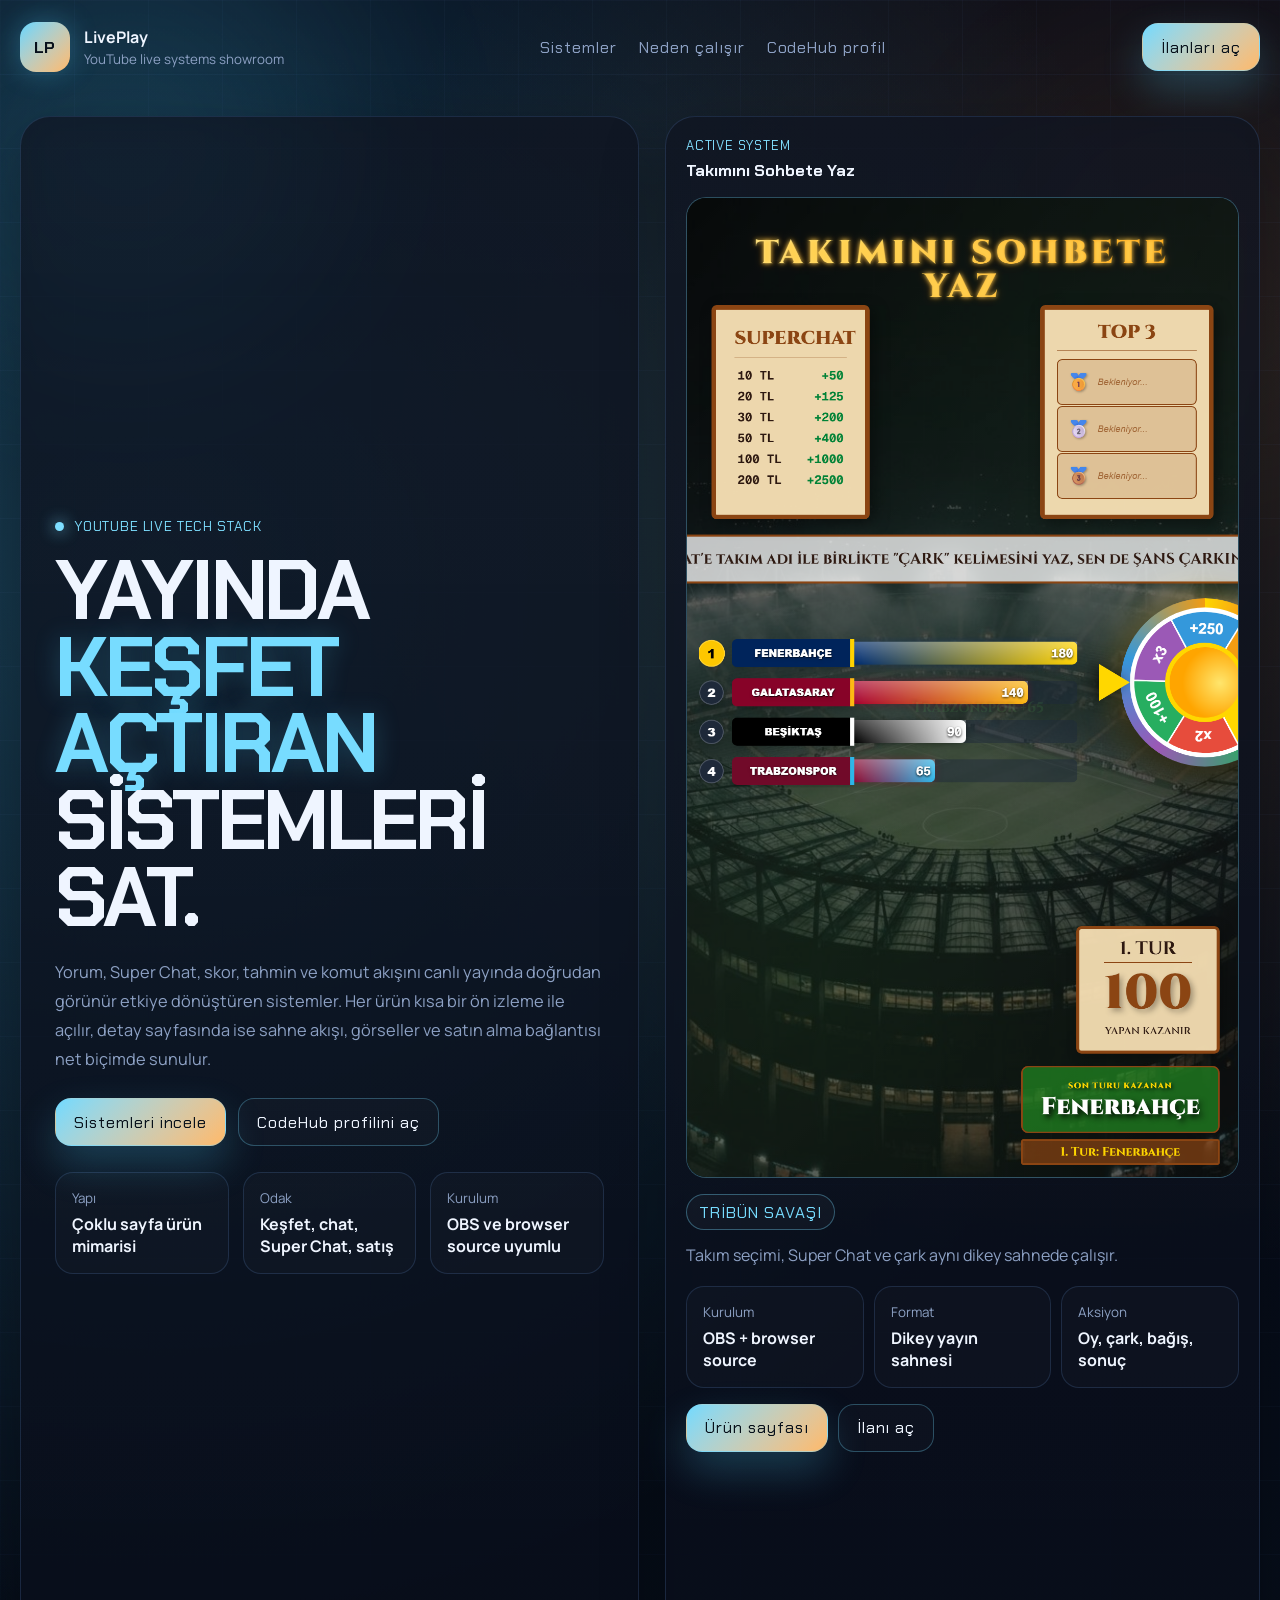
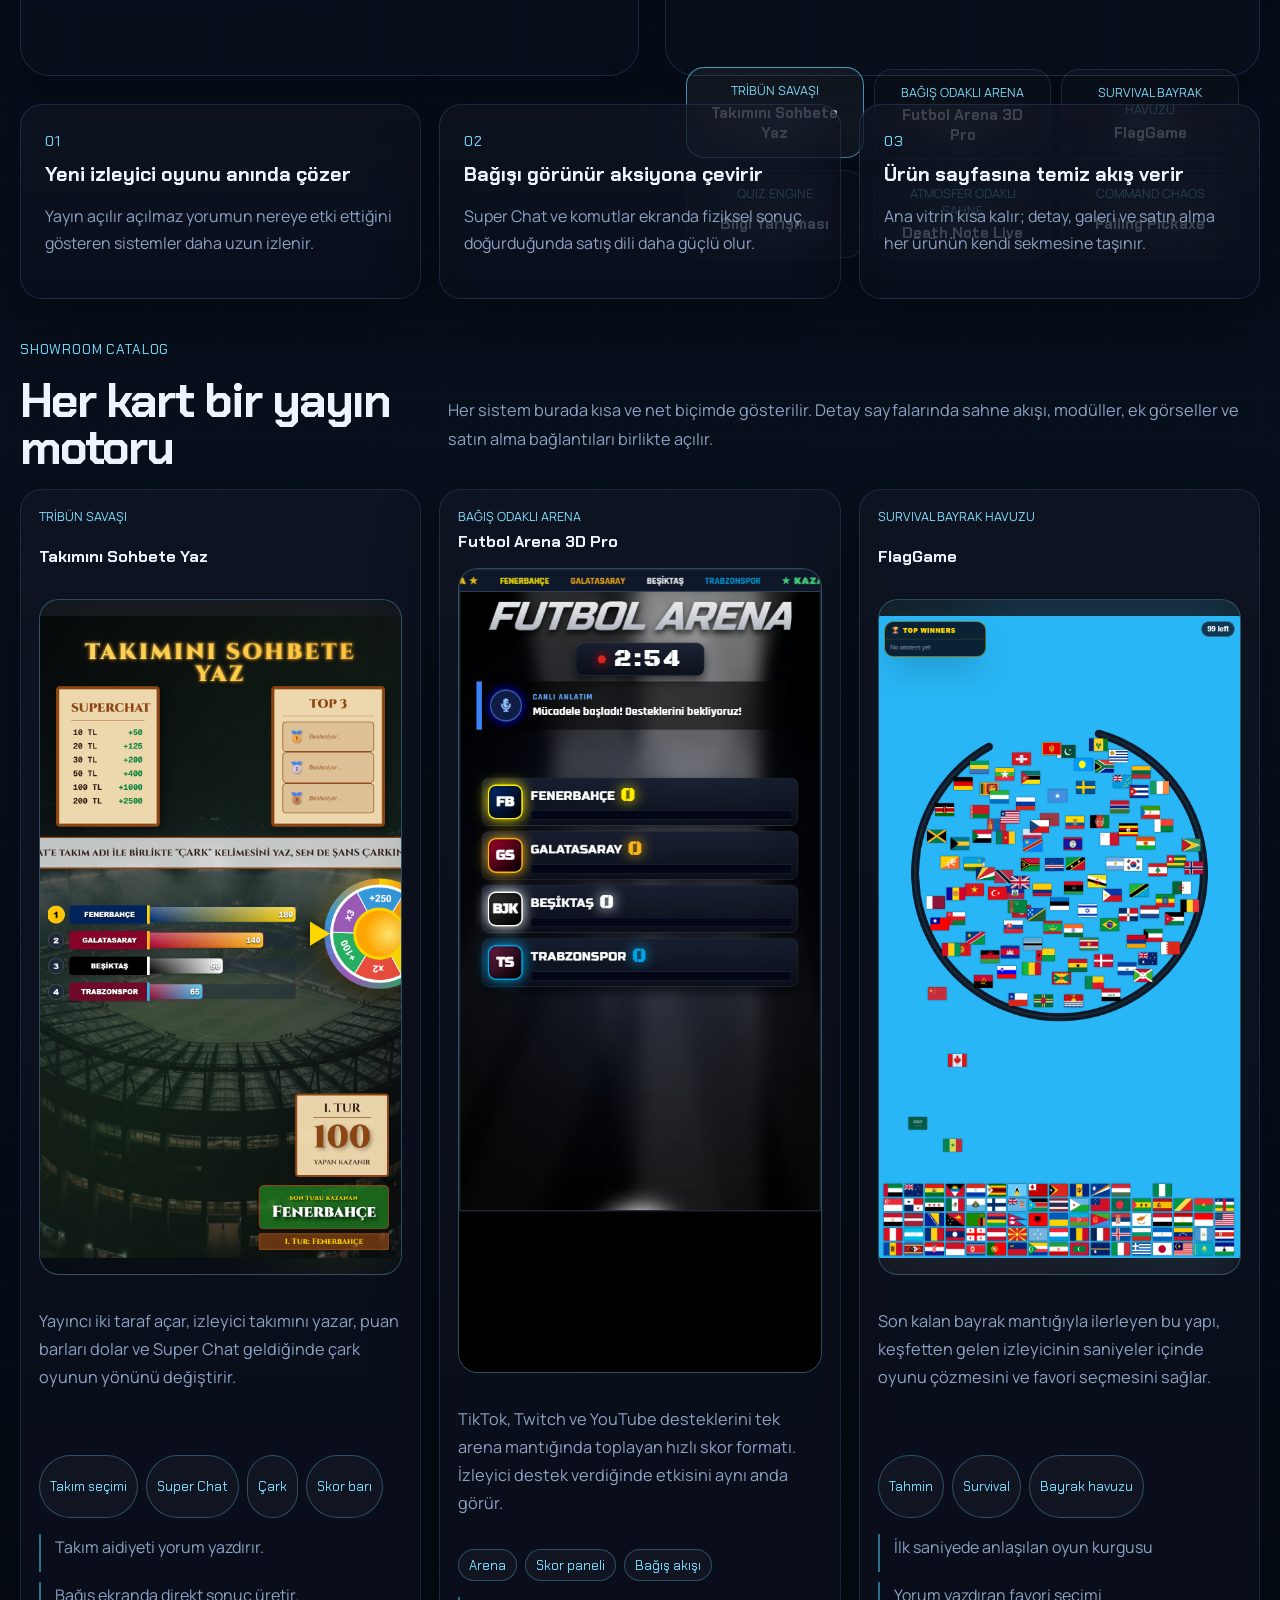
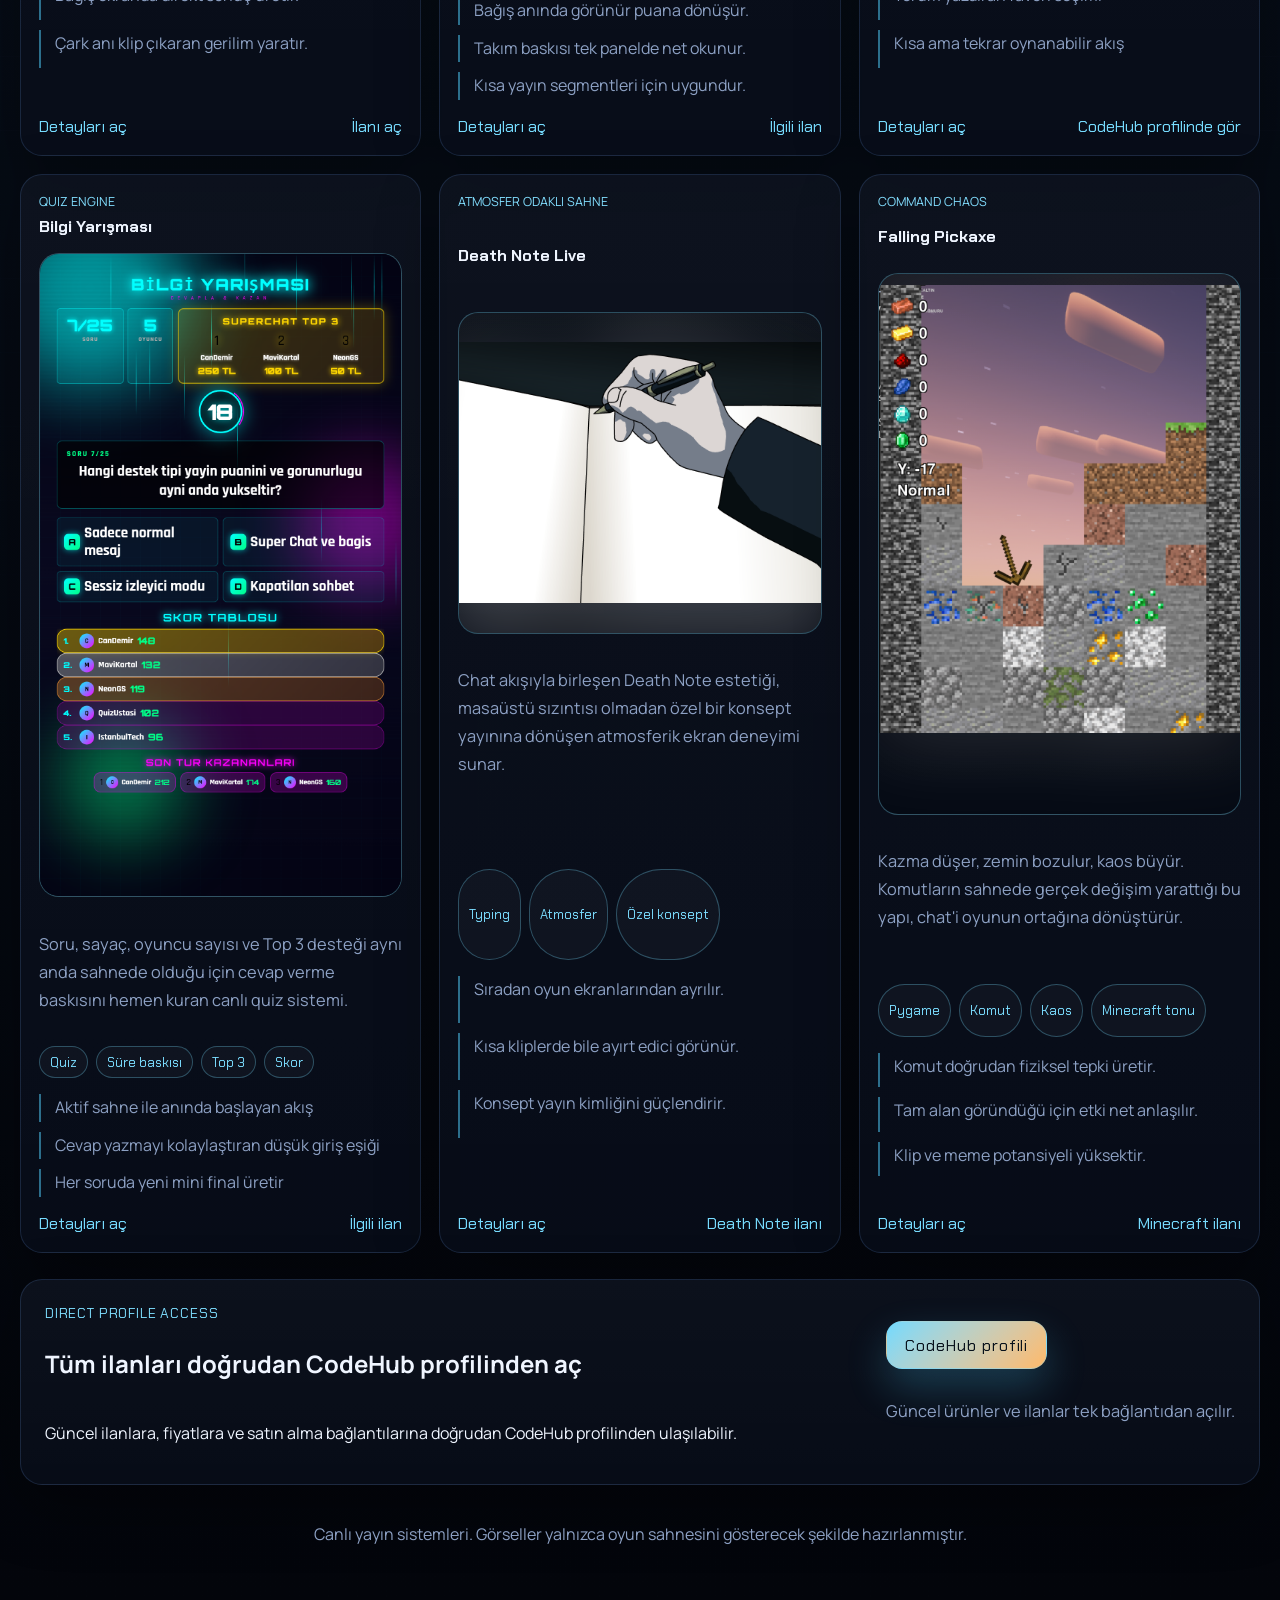
==== commit 1916c22a: "Refine visitor-facing homepage copy" ====
--- a/index.html
+++ b/index.html
@@ -62,9 +62,9 @@
             </h1>
 
             <p class="hero-text">
-              Bu vitrin, scriptlerini düz bir portföy gibi değil; yayıncıya gelir,
-              etkileşim ve keşfet baskısı üreten canlı sistemler olarak gösterir.
-              Ana sayfa kısa tutulur, her ürün kendi sayfasında daha detaylı açılır.
+              Yorum, Super Chat, skor, tahmin ve komut akışını canlı yayında doğrudan
+              görünür etkiye dönüştüren sistemler. Her ürün kısa bir ön izleme ile açılır,
+              detay sayfasında ise sahne akışı, görseller ve satın alma bağlantısı net biçimde sunulur.
             </p>
 
             <div class="hero-actions">
@@ -122,8 +122,8 @@
             <h2>Her kart bir yayın motoru</h2>
           </div>
           <p>
-            Burada sadece kısa tanıtım ve yönlendirme var. Gerçek teknik anlatım, daha
-            fazla görsel ve satın alma alanı ürün sayfalarında açılıyor.
+            Her sistem burada kısa ve net biçimde gösterilir. Detay sayfalarında sahne
+            akışı, modüller, ek görseller ve satın alma bağlantıları birlikte açılır.
           </p>
         </section>
 
@@ -134,8 +134,8 @@
             <span class="section-kicker">DIRECT PROFILE ACCESS</span>
             <h2>Tüm ilanları doğrudan CodeHub profilinden aç</h2>
             <p>
-              Bu site vitrini anlatır. Güncel ilan ve satın alma tarafı için doğrudan
-              İtemsatış profil bağlantısına geçiş verilir.
+              Güncel ilanlara, fiyatlara ve satın alma bağlantılarına doğrudan CodeHub
+              profilinden ulaşılabilir.
             </p>
           </div>
 
@@ -143,13 +143,13 @@
             <a class="button button-primary" href="https://www.itemsatis.com/p/CodeHub" target="_blank" rel="noreferrer">
               CodeHub profili
             </a>
-            <p>Profil butonu ana sayfada sabit ve görünür tutulur.</p>
+            <p>Güncel ürünler ve ilanlar tek bağlantıdan açılır.</p>
           </div>
         </section>
       </main>
 
       <footer class="site-footer">
-        <p>LivePlay showroom. Görseller yalnızca oyun sahnesini gösterecek şekilde düzenlenmiştir.</p>
+        <p>Canlı yayın sistemleri. Görseller yalnızca oyun sahnesini gösterecek şekilde hazırlanmıştır.</p>
       </footer>
     </div>
   </body>
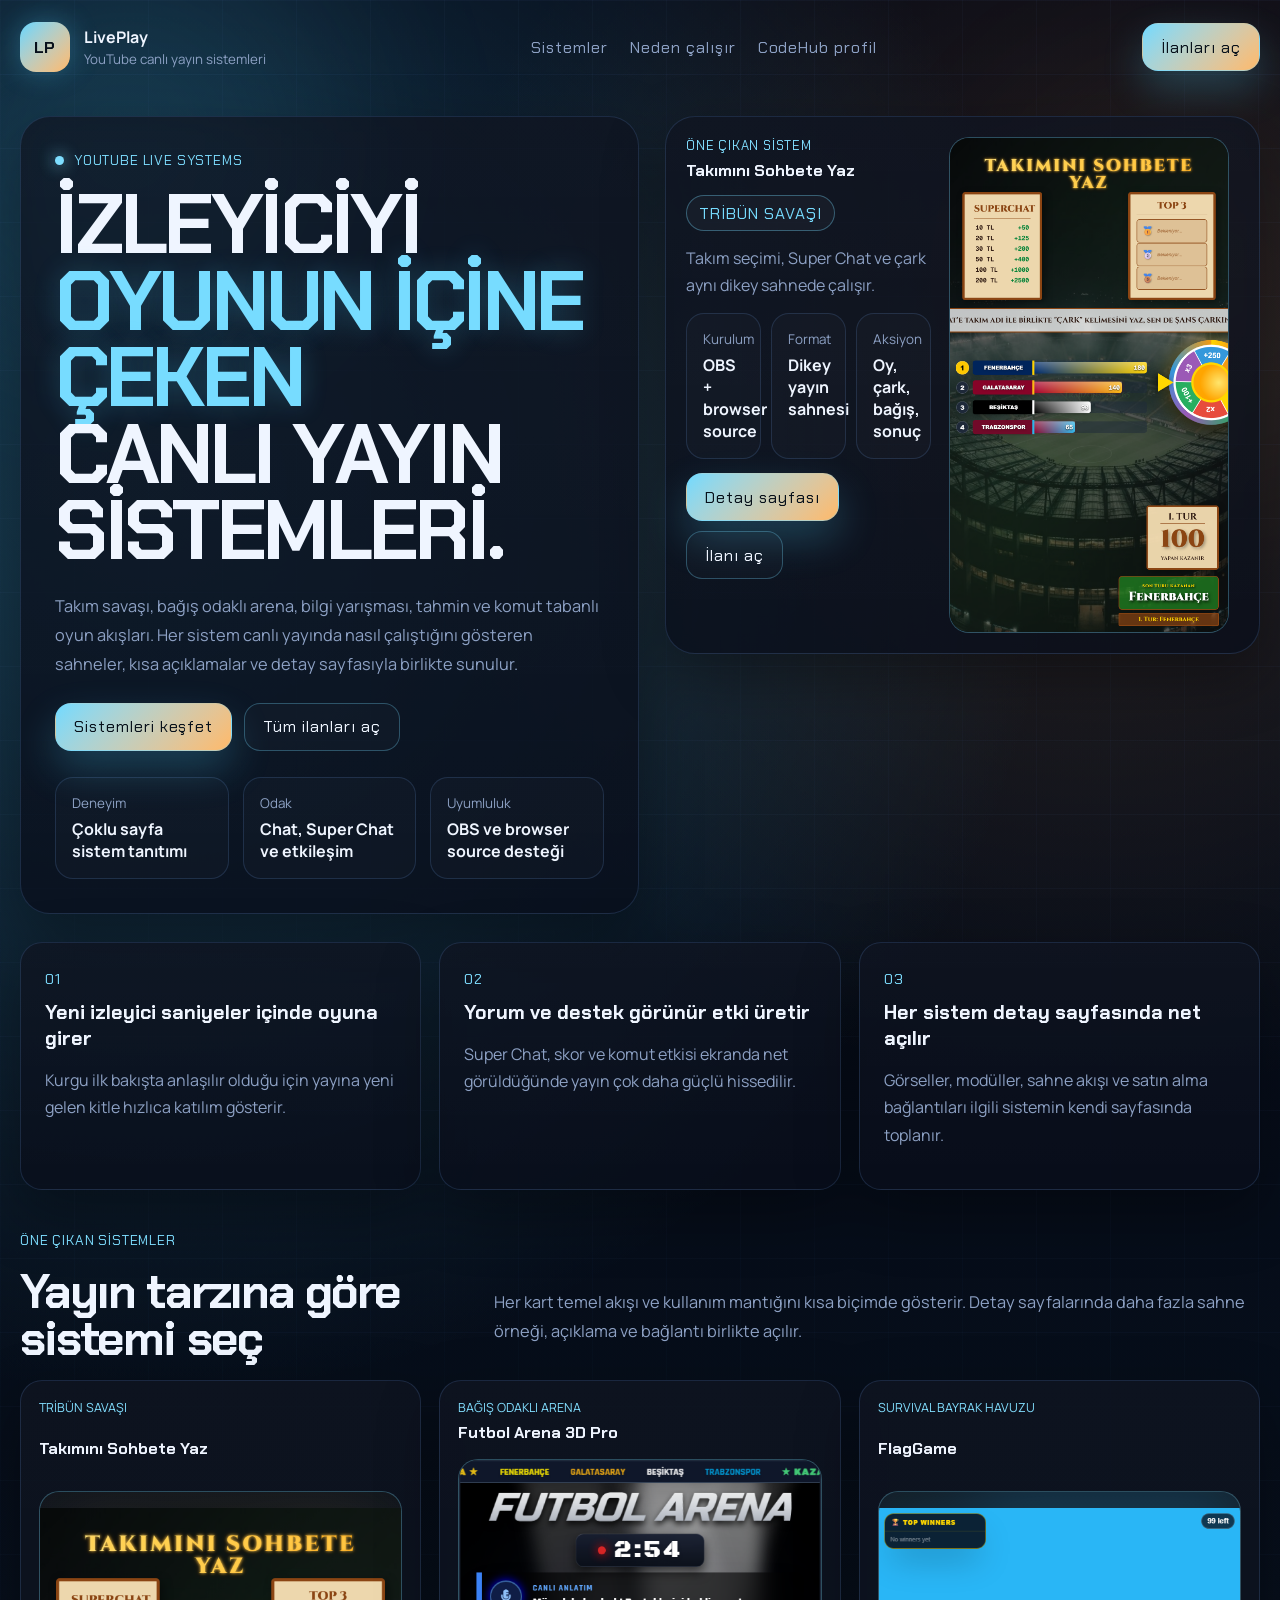
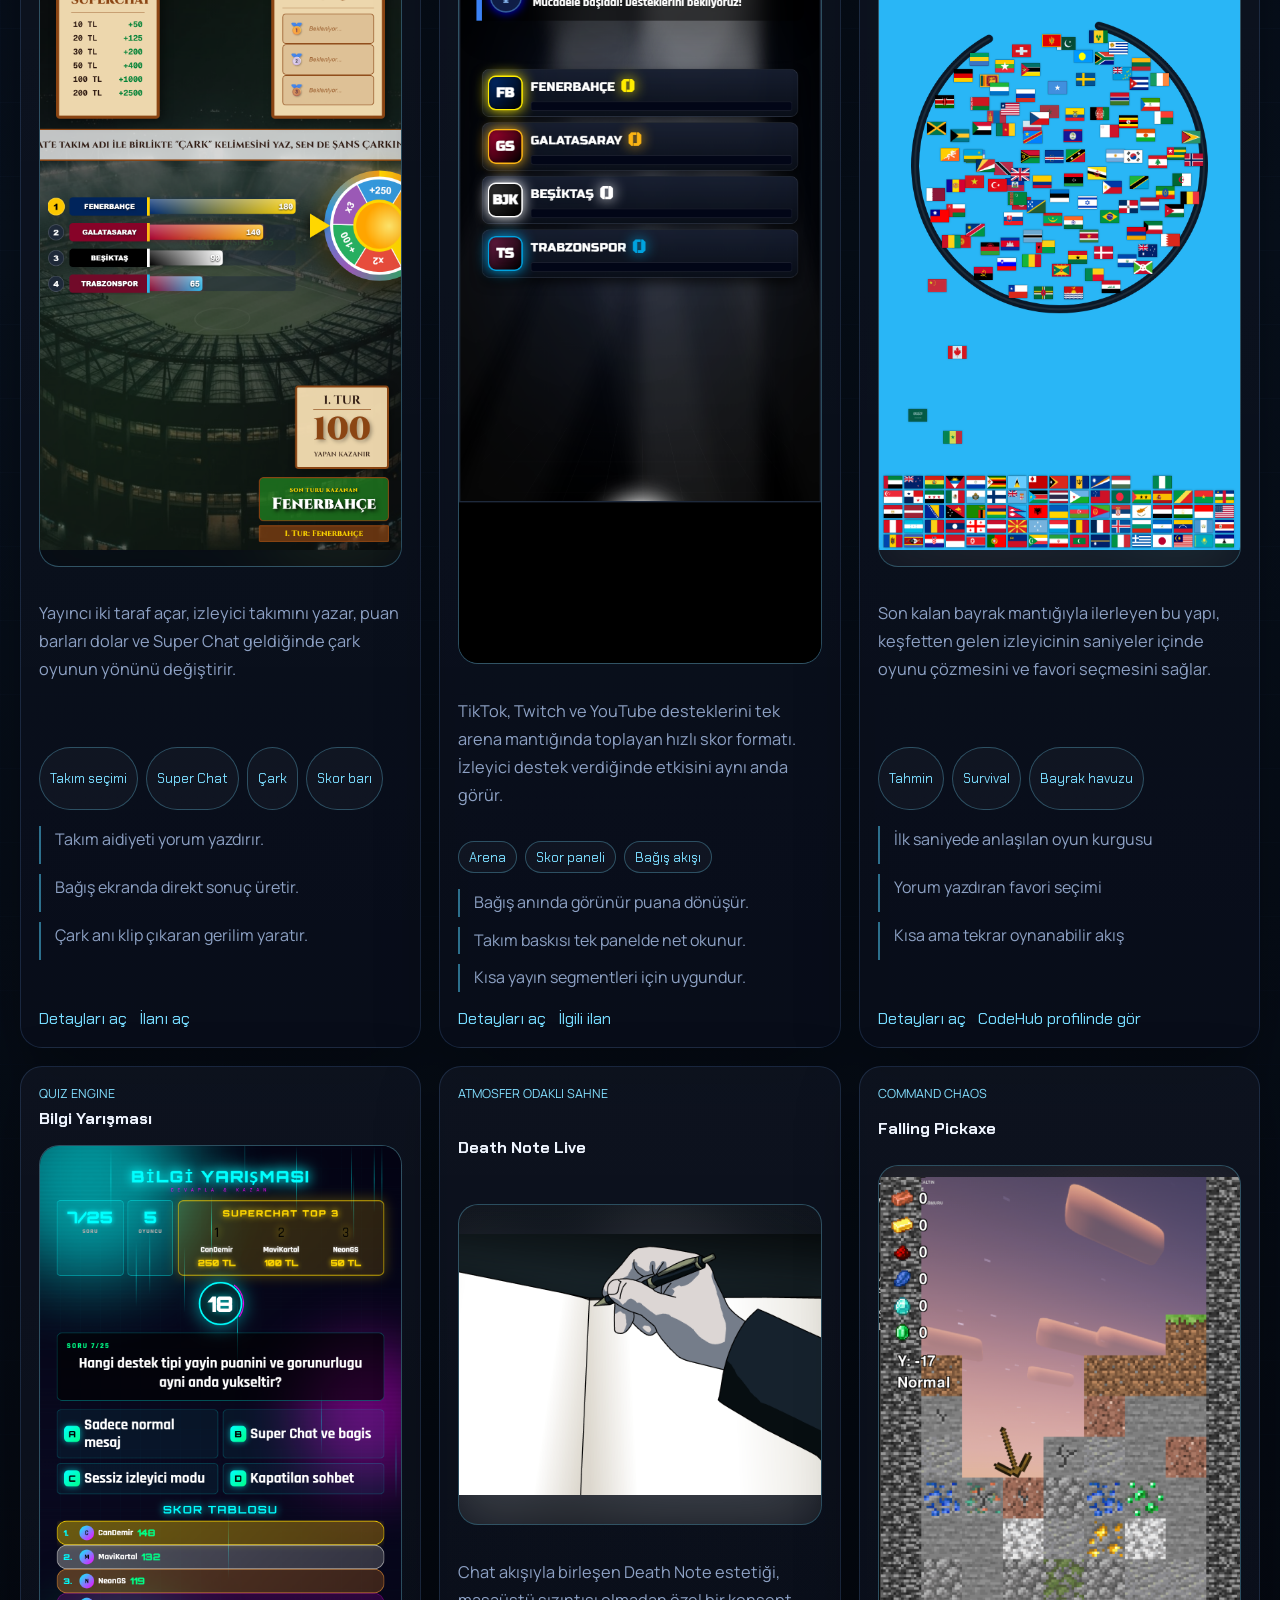
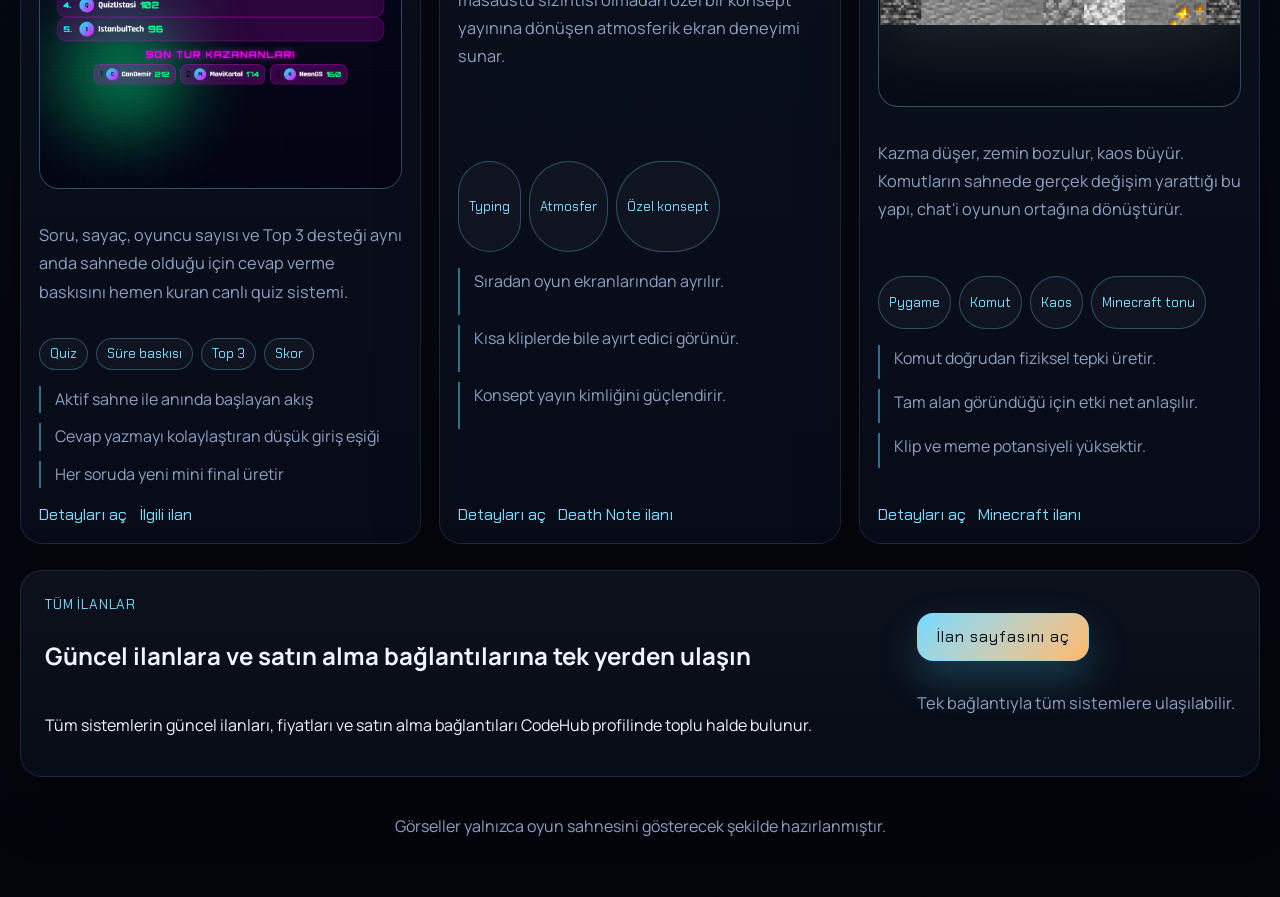
==== commit 8de52319: "Polish visitor-facing copy and stabilize homepage layout" ====
--- a/index.html
+++ b/index.html
@@ -5,10 +5,10 @@
     <meta name="viewport" content="width=device-width, initial-scale=1.0" />
     <meta
       name="description"
-      content="LivePlay, YouTube canlı yayınları için teknoloji odaklı oyun ve etkileşim sistemlerini çok sayfalı bir ürün vitriniyle sunar."
+      content="LivePlay, YouTube canlı yayınları için etkileşim odaklı oyun, quiz ve komut sistemlerini çok sayfalı yapıda sunar."
     />
     <meta name="theme-color" content="#050816" />
-    <title>LivePlay | Live Systems Showroom</title>
+    <title>LivePlay | YouTube Canlı Yayın Sistemleri</title>
     <link rel="preconnect" href="https://fonts.googleapis.com" />
     <link rel="preconnect" href="https://fonts.gstatic.com" crossorigin />
     <link
@@ -32,7 +32,7 @@
           <span class="brand-mark">LP</span>
           <span class="brand-copy">
             <strong>LivePlay</strong>
-            <small>YouTube live systems showroom</small>
+            <small>YouTube canlı yayın sistemleri</small>
           </span>
         </a>
 
@@ -52,78 +52,77 @@
           <div class="hero-copy reveal">
             <span class="section-kicker">
               <span class="kicker-dot"></span>
-              YOUTUBE LIVE TECH STACK
+              YOUTUBE LIVE SYSTEMS
             </span>
 
             <h1>
-              YAYINDA
-              <span>KEŞFET AÇTIRAN</span>
-              SİSTEMLERİ SAT.
+              İZLEYİCİYİ
+              <span>OYUNUN İÇİNE ÇEKEN</span>
+              CANLI YAYIN SİSTEMLERİ.
             </h1>
 
             <p class="hero-text">
-              Yorum, Super Chat, skor, tahmin ve komut akışını canlı yayında doğrudan
-              görünür etkiye dönüştüren sistemler. Her ürün kısa bir ön izleme ile açılır,
-              detay sayfasında ise sahne akışı, görseller ve satın alma bağlantısı net biçimde sunulur.
+              Takım savaşı, bağış odaklı arena, bilgi yarışması, tahmin ve komut tabanlı
+              oyun akışları. Her sistem canlı yayında nasıl çalıştığını gösteren sahneler,
+              kısa açıklamalar ve detay sayfasıyla birlikte sunulur.
             </p>
 
             <div class="hero-actions">
-              <a class="button button-primary" href="#urunler">Sistemleri incele</a>
+              <a class="button button-primary" href="#urunler">Sistemleri keşfet</a>
               <a class="button button-secondary" href="https://www.itemsatis.com/p/CodeHub" target="_blank" rel="noreferrer">
-                CodeHub profilini aç
+                Tüm ilanları aç
               </a>
             </div>
 
             <div class="status-band">
               <article>
-                <span>Yapı</span>
-                <strong>Çoklu sayfa ürün mimarisi</strong>
+                <span>Deneyim</span>
+                <strong>Çoklu sayfa sistem tanıtımı</strong>
               </article>
               <article>
                 <span>Odak</span>
-                <strong>Keşfet, chat, Super Chat, satış</strong>
+                <strong>Chat, Super Chat ve etkileşim</strong>
               </article>
               <article>
-                <span>Kurulum</span>
-                <strong>OBS ve browser source uyumlu</strong>
+                <span>Uyumluluk</span>
+                <strong>OBS ve browser source desteği</strong>
               </article>
             </div>
           </div>
 
           <div class="hero-stage reveal delay-1">
             <div class="hero-stage-frame" id="spotlightFrame"></div>
-            <div class="hero-switcher" id="spotlightSwitcher"></div>
           </div>
         </section>
 
         <section class="proof-grid" id="neden">
           <article class="proof-card reveal">
             <span class="proof-index">01</span>
-            <h2>Yeni izleyici oyunu anında çözer</h2>
-            <p>Yayın açılır açılmaz yorumun nereye etki ettiğini gösteren sistemler daha uzun izlenir.</p>
+            <h2>Yeni izleyici saniyeler içinde oyuna girer</h2>
+            <p>Kurgu ilk bakışta anlaşılır olduğu için yayına yeni gelen kitle hızlıca katılım gösterir.</p>
           </article>
 
           <article class="proof-card reveal delay-1">
             <span class="proof-index">02</span>
-            <h2>Bağışı görünür aksiyona çevirir</h2>
-            <p>Super Chat ve komutlar ekranda fiziksel sonuç doğurduğunda satış dili daha güçlü olur.</p>
+            <h2>Yorum ve destek görünür etki üretir</h2>
+            <p>Super Chat, skor ve komut etkisi ekranda net görüldüğünde yayın çok daha güçlü hissedilir.</p>
           </article>
 
           <article class="proof-card reveal delay-2">
             <span class="proof-index">03</span>
-            <h2>Ürün sayfasına temiz akış verir</h2>
-            <p>Ana vitrin kısa kalır; detay, galeri ve satın alma her ürünün kendi sekmesine taşınır.</p>
+            <h2>Her sistem detay sayfasında net açılır</h2>
+            <p>Görseller, modüller, sahne akışı ve satın alma bağlantıları ilgili sistemin kendi sayfasında toplanır.</p>
           </article>
         </section>
 
         <section class="catalog-head reveal">
           <div>
-            <span class="section-kicker">SHOWROOM CATALOG</span>
-            <h2>Her kart bir yayın motoru</h2>
+            <span class="section-kicker">ÖNE ÇIKAN SİSTEMLER</span>
+            <h2>Yayın tarzına göre sistemi seç</h2>
           </div>
           <p>
-            Her sistem burada kısa ve net biçimde gösterilir. Detay sayfalarında sahne
-            akışı, modüller, ek görseller ve satın alma bağlantıları birlikte açılır.
+            Her kart temel akışı ve kullanım mantığını kısa biçimde gösterir. Detay sayfalarında
+            daha fazla sahne örneği, açıklama ve bağlantı birlikte açılır.
           </p>
         </section>
 
@@ -131,25 +130,25 @@
 
         <section class="profile-panel reveal">
           <div class="profile-copy">
-            <span class="section-kicker">DIRECT PROFILE ACCESS</span>
-            <h2>Tüm ilanları doğrudan CodeHub profilinden aç</h2>
+            <span class="section-kicker">TÜM İLANLAR</span>
+            <h2>Güncel ilanlara ve satın alma bağlantılarına tek yerden ulaşın</h2>
             <p>
-              Güncel ilanlara, fiyatlara ve satın alma bağlantılarına doğrudan CodeHub
-              profilinden ulaşılabilir.
+              Tüm sistemlerin güncel ilanları, fiyatları ve satın alma bağlantıları CodeHub
+              profilinde toplu halde bulunur.
             </p>
           </div>
 
           <div class="profile-actions">
             <a class="button button-primary" href="https://www.itemsatis.com/p/CodeHub" target="_blank" rel="noreferrer">
-              CodeHub profili
+              İlan sayfasını aç
             </a>
-            <p>Güncel ürünler ve ilanlar tek bağlantıdan açılır.</p>
+            <p>Tek bağlantıyla tüm sistemlere ulaşılabilir.</p>
           </div>
         </section>
       </main>
 
       <footer class="site-footer">
-        <p>Canlı yayın sistemleri. Görseller yalnızca oyun sahnesini gösterecek şekilde hazırlanmıştır.</p>
+        <p>Görseller yalnızca oyun sahnesini gösterecek şekilde hazırlanmıştır.</p>
       </footer>
     </div>
   </body>
--- a/styles.css
+++ b/styles.css
@@ -265,6 +265,7 @@
   grid-template-columns: 1.02fr 0.98fr;
   gap: 26px;
   padding: 28px 0 20px;
+  align-items: start;
 }
 
 .hero-copy,
@@ -368,16 +369,18 @@
 .hero-stage {
   border-radius: var(--radius-xl);
   padding: 20px;
+  display: grid;
 }
 
 .hero-stage-frame {
-  min-height: 100%;
+  min-height: 0;
 }
 
 .command-deck {
   display: grid;
-  gap: 16px;
-  height: 100%;
+  grid-template-columns: minmax(0, 0.96fr) minmax(280px, 0.92fr);
+  gap: 18px;
+  align-items: stretch;
 }
 
 .deck-head,
@@ -388,6 +391,12 @@
 .profile-copy {
   display: grid;
   gap: 6px;
+}
+
+.deck-copy {
+  display: grid;
+  gap: 14px;
+  align-content: start;
 }
 
 .deck-label,
@@ -407,12 +416,7 @@
 }
 
 .deck-media {
-  min-height: 250px;
-}
-
-.deck-copy {
-  display: grid;
-  gap: 12px;
+  min-height: 100%;
 }
 
 .eyebrow-chip {
@@ -446,12 +450,20 @@
   flex-wrap: wrap;
 }
 
-.hero-switcher,
 .tab-row {
   display: grid;
   grid-template-columns: repeat(3, minmax(0, 1fr));
   gap: 10px;
   margin-top: 14px;
+}
+.mini-tab,
+.system-card,
+.proof-card,
+.profile-panel,
+.hero-copy,
+.hero-stage,
+.product-hero {
+  min-width: 0;
 }
 
 .switch-card,
@@ -595,7 +607,8 @@
 
 .system-actions {
   display: flex;
-  justify-content: space-between;
+  justify-content: flex-start;
+  flex-wrap: wrap;
   gap: 12px;
   margin-top: auto;
 }
@@ -900,6 +913,10 @@
   .hero-grid,
   .product-hero,
   .profile-panel {
+    grid-template-columns: 1fr;
+  }
+
+  .command-deck {
     grid-template-columns: 1fr;
   }
 
@@ -985,7 +1002,6 @@
   .product-grid,
   .module-grid,
   .related-grid,
-  .hero-switcher,
   .tab-row {
     grid-template-columns: 1fr;
   }
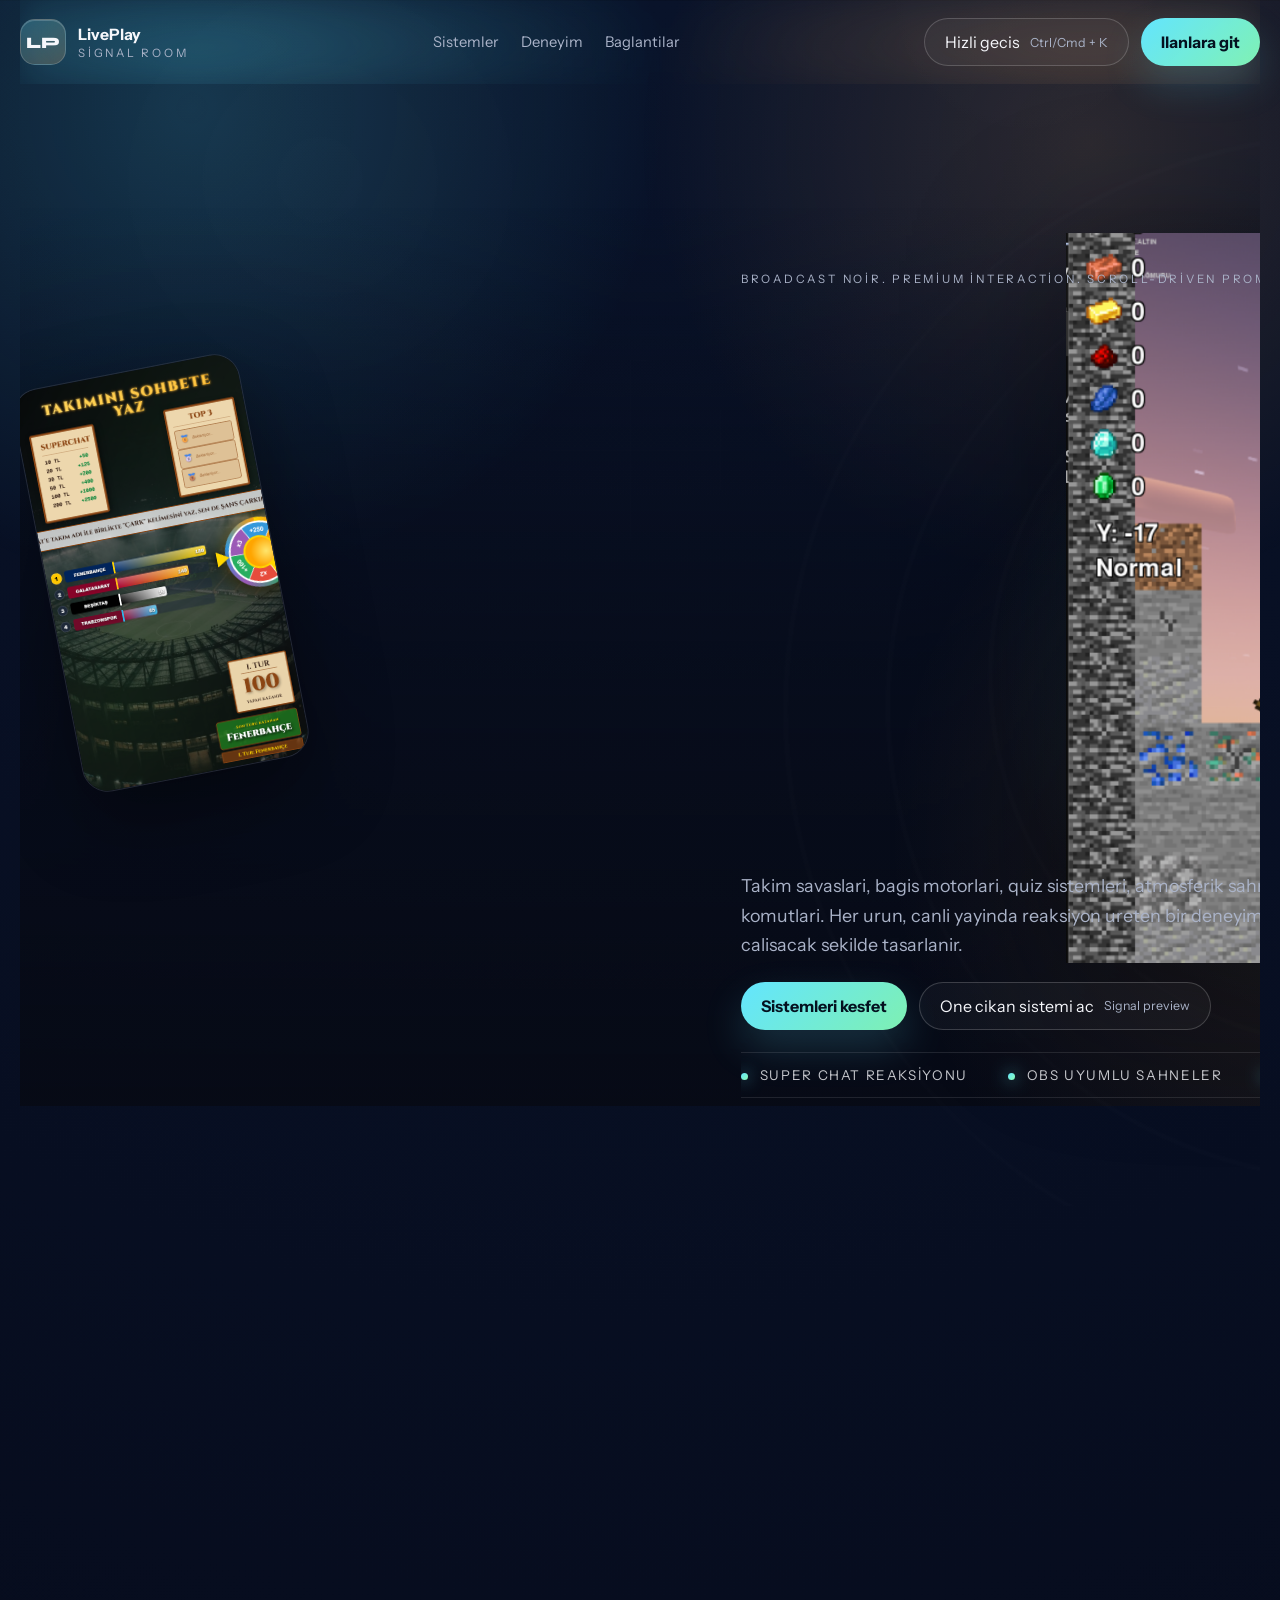
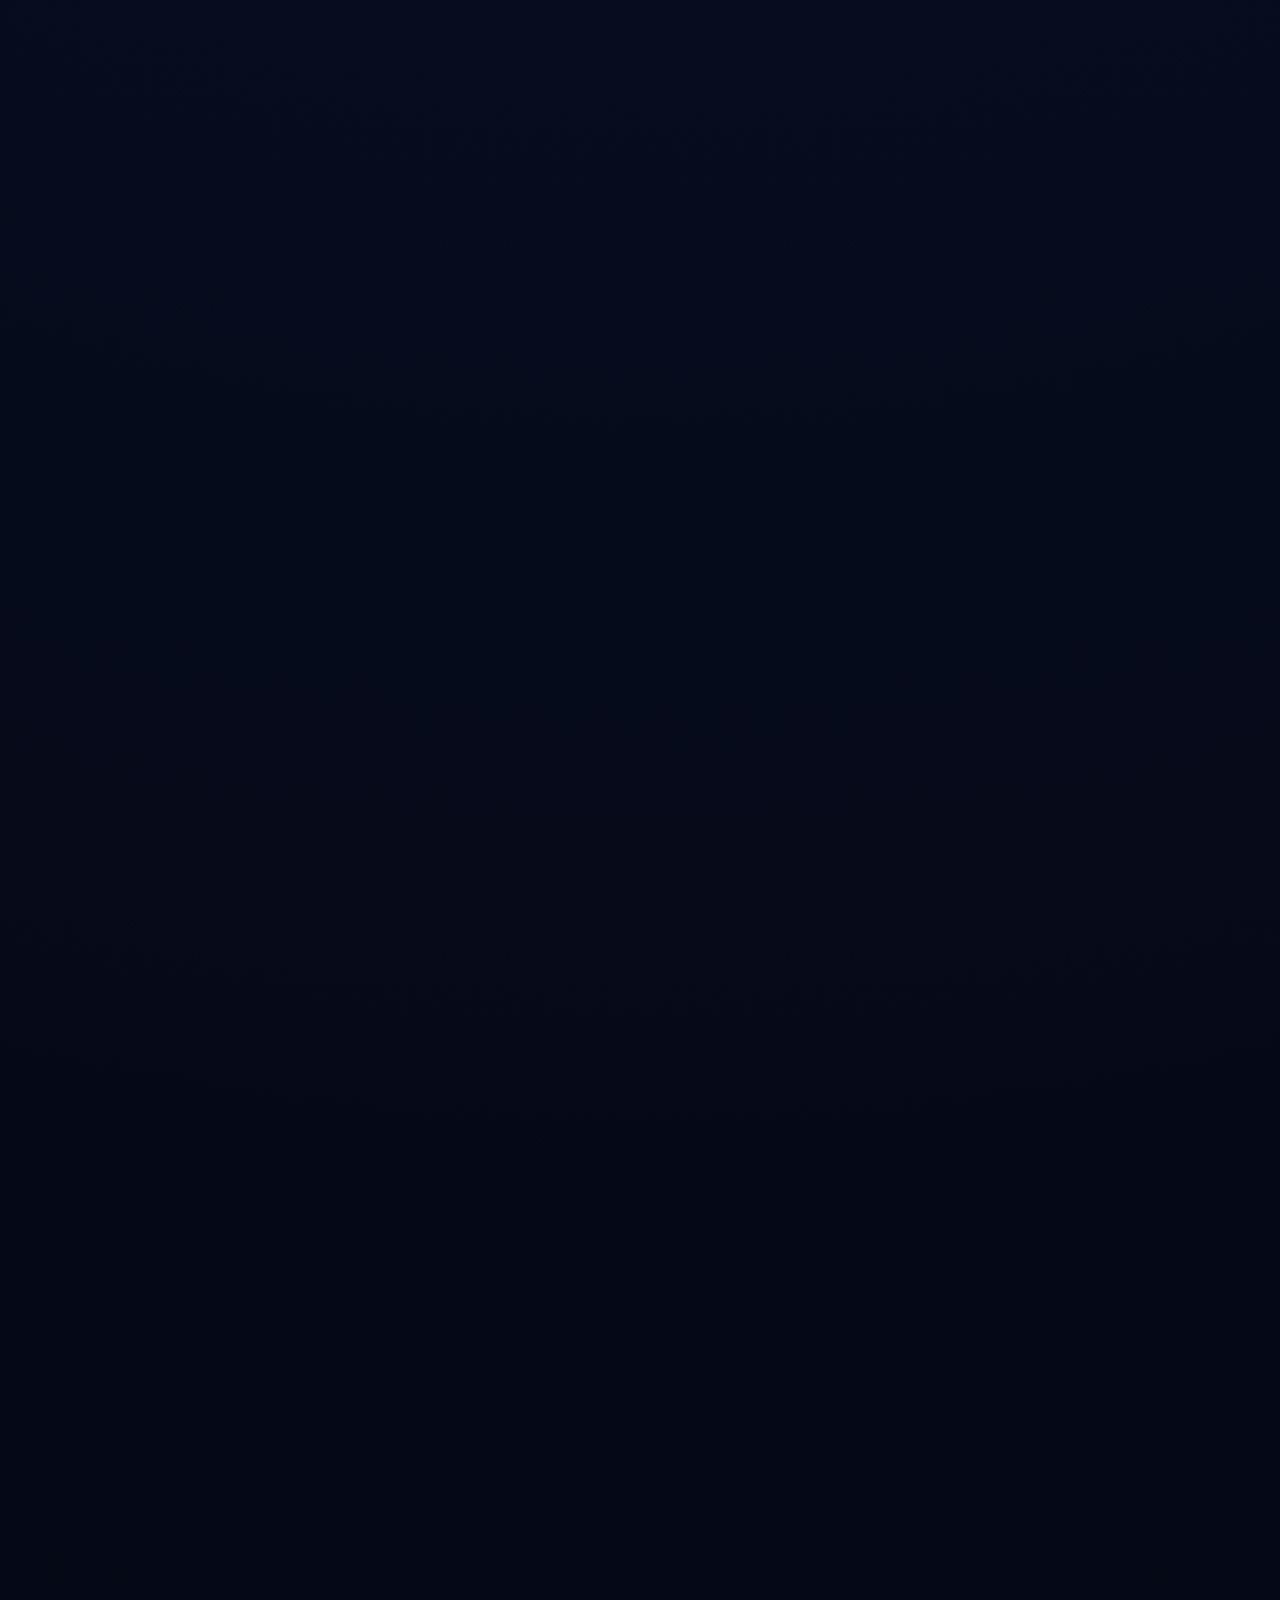
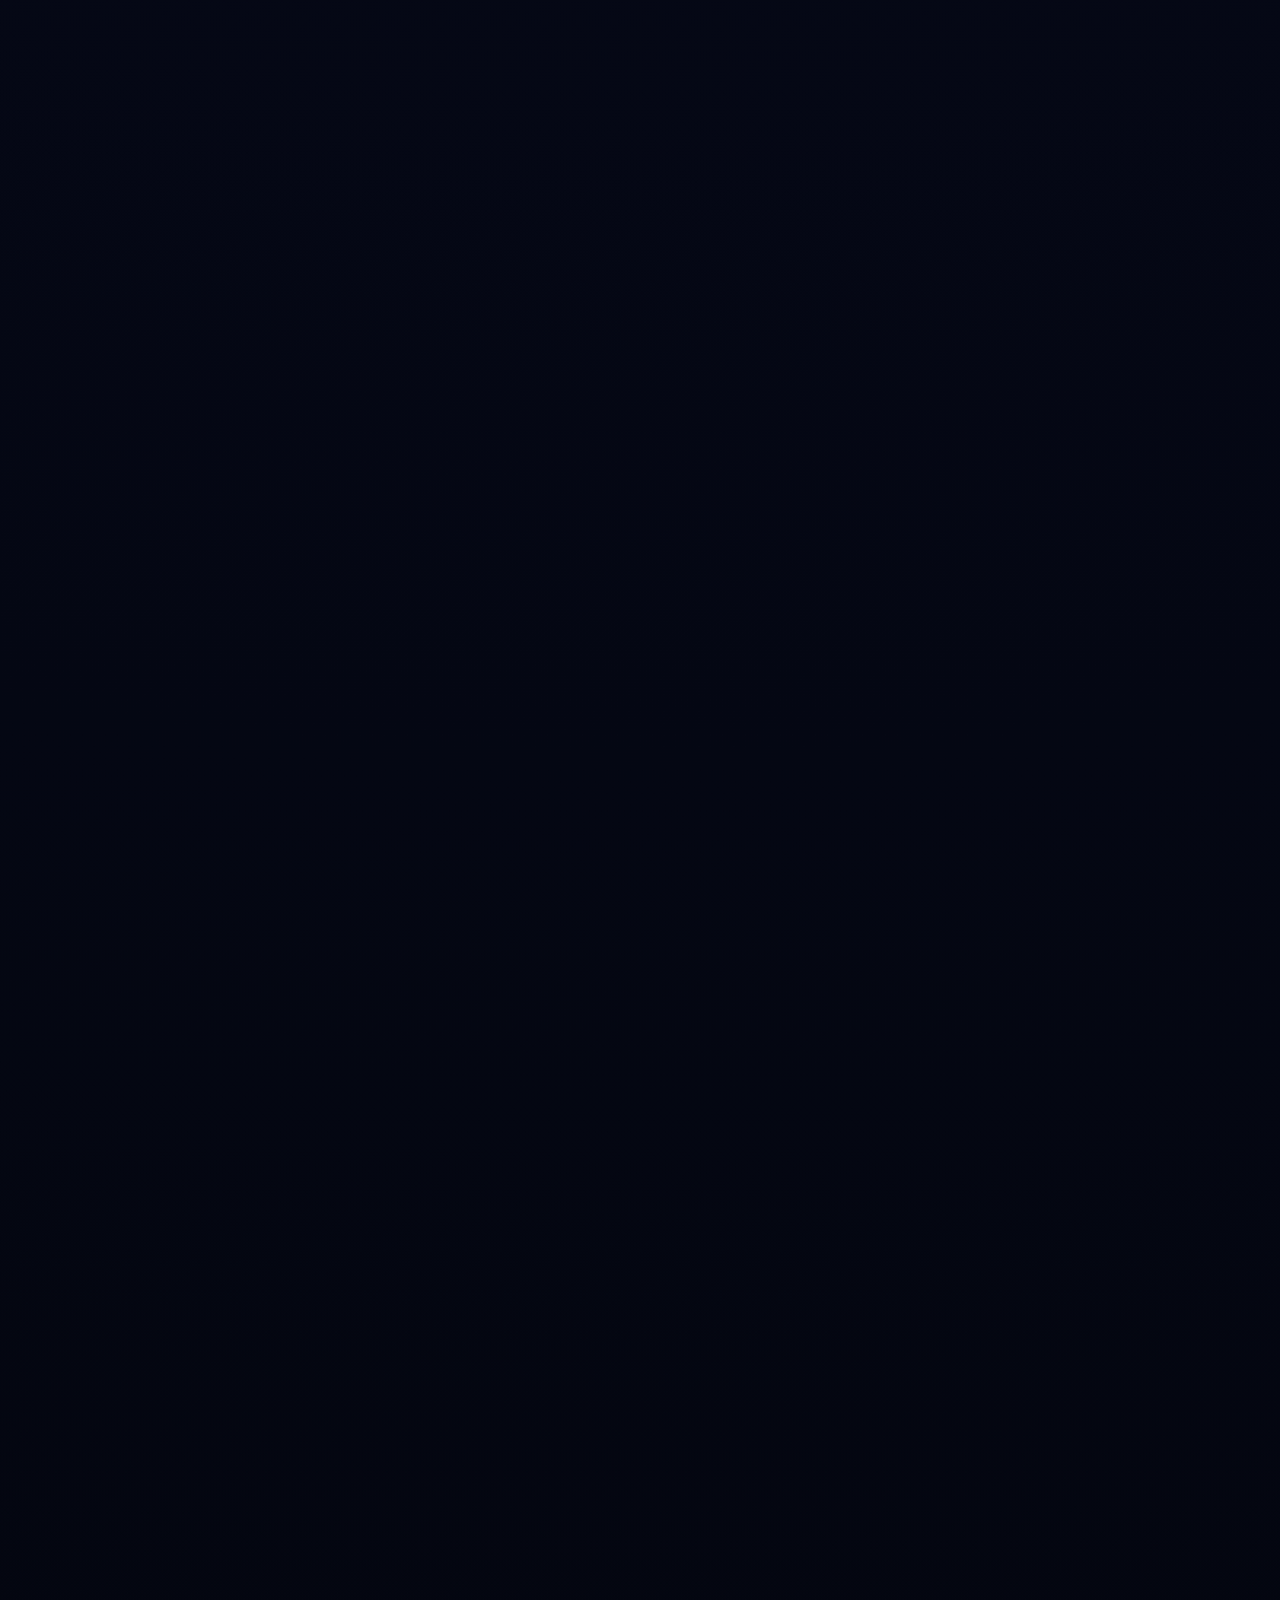
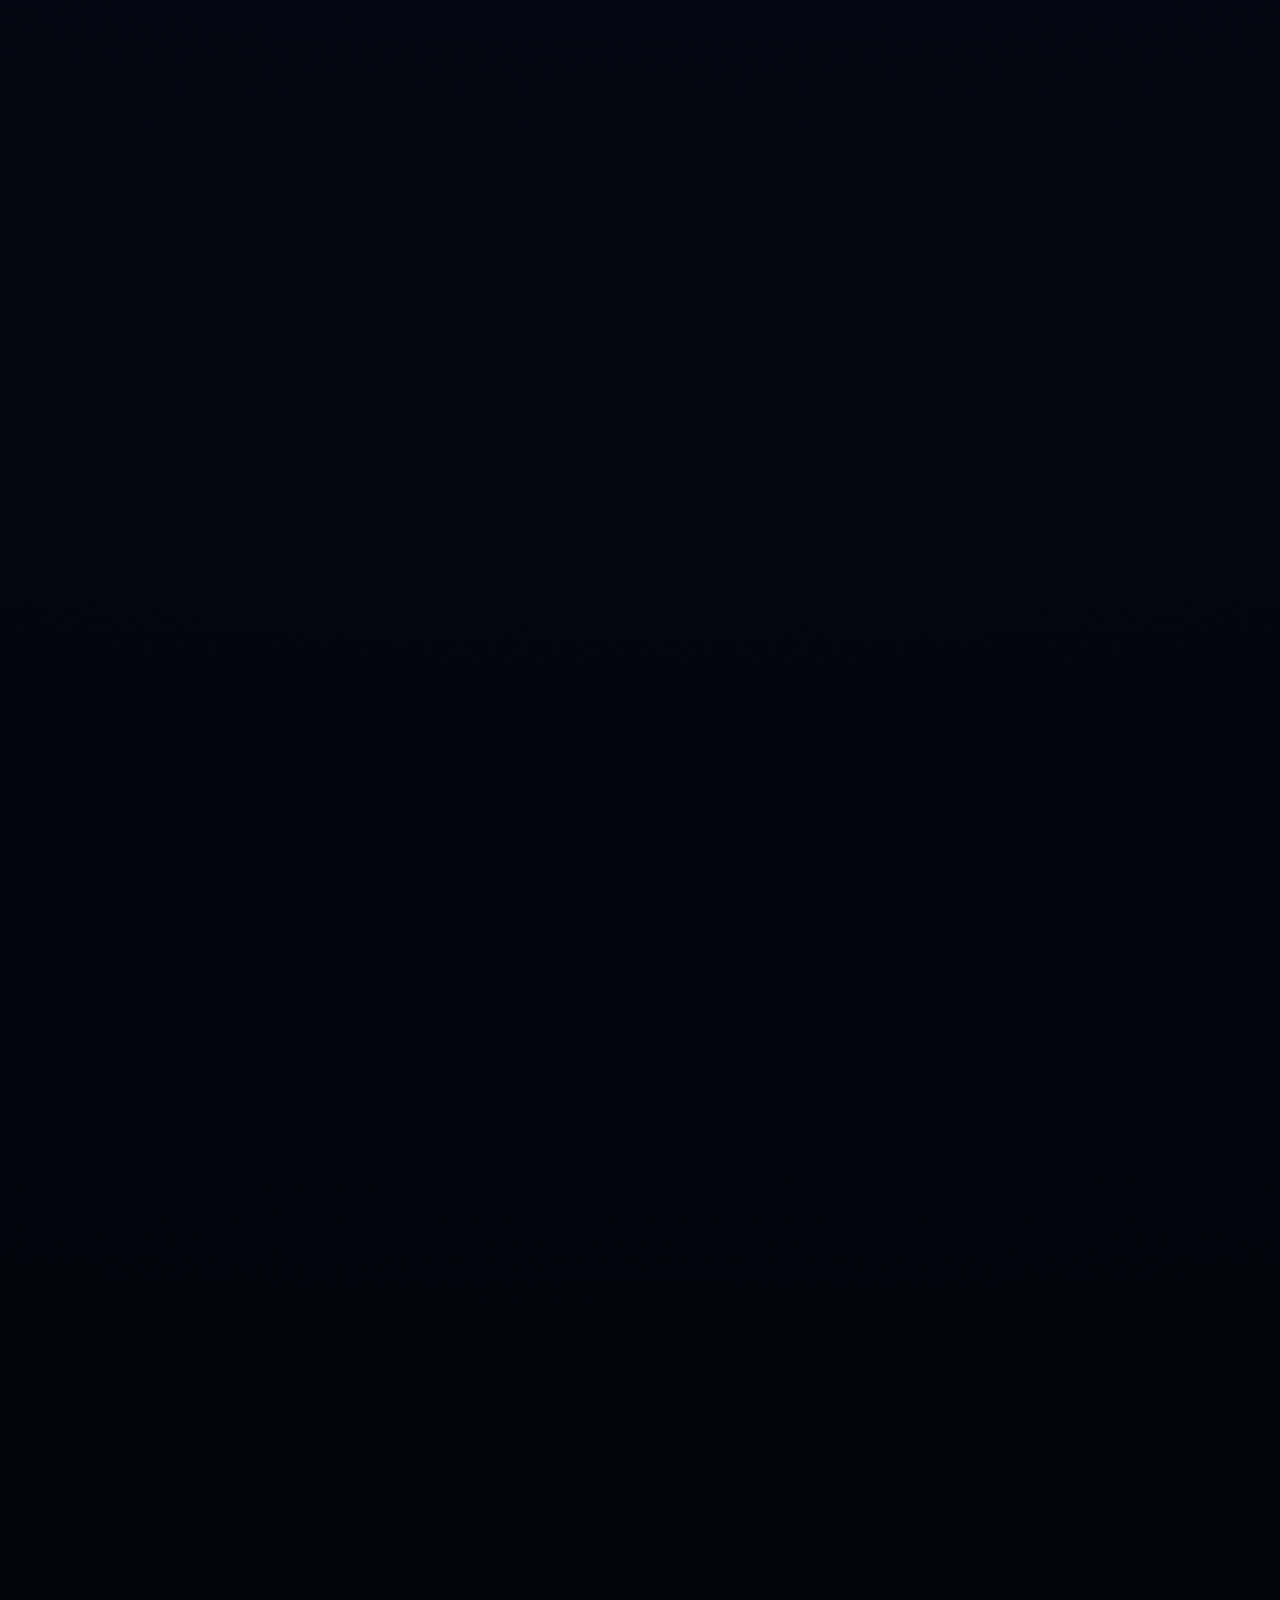
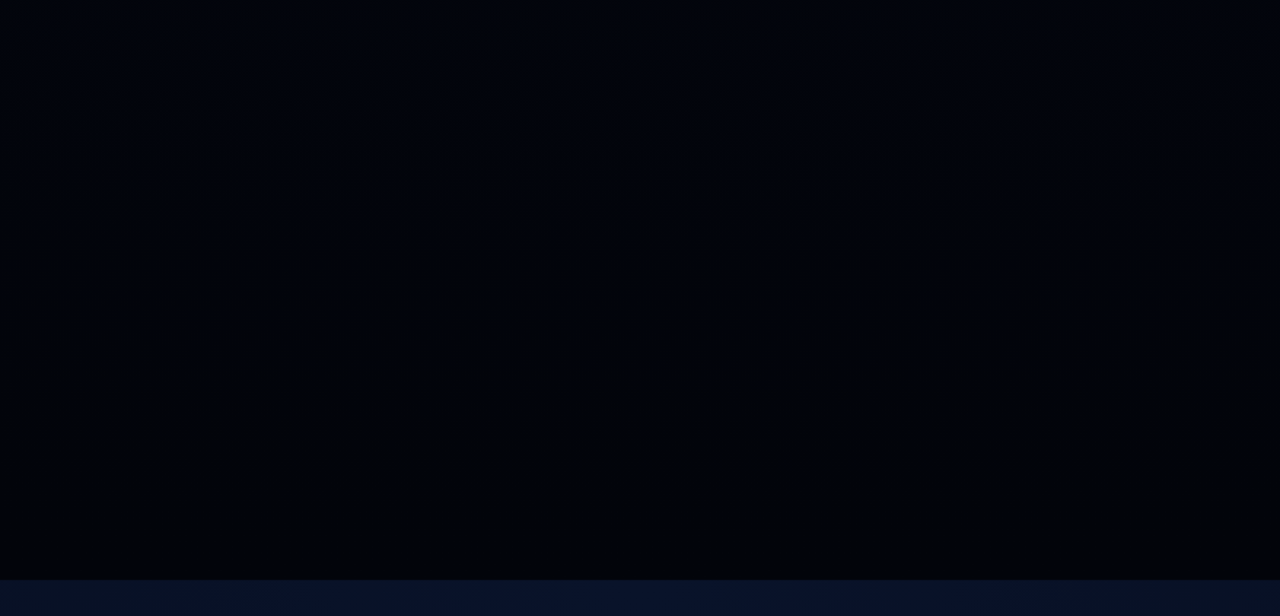
==== commit 413eea0f: "Make the cinematic showcase the default homepage" ====
--- a/index.html
+++ b/index.html
@@ -3,153 +3,44 @@
   <head>
     <meta charset="UTF-8" />
     <meta name="viewport" content="width=device-width, initial-scale=1.0" />
-    <meta
-      name="description"
-      content="LivePlay, YouTube canlı yayınları için etkileşim odaklı oyun, quiz ve komut sistemlerini çok sayfalı yapıda sunar."
-    />
-    <meta name="theme-color" content="#050816" />
-    <title>LivePlay | YouTube Canlı Yayın Sistemleri</title>
-    <link rel="preconnect" href="https://fonts.googleapis.com" />
-    <link rel="preconnect" href="https://fonts.gstatic.com" crossorigin />
-    <link
-      href="https://fonts.googleapis.com/css2?family=Chakra+Petch:wght@400;500;600;700&family=Manrope:wght@400;500;600;700;800&display=swap"
-      rel="stylesheet"
-    />
-    <link rel="stylesheet" href="./styles.css" />
-    <script defer src="./games-data.js"></script>
-    <script defer src="./script.js"></script>
+    <meta http-equiv="refresh" content="0; url=./liveplay-cinematic-showcase/" />
+    <title>LivePlay yönlendiriliyor</title>
+    <style>
+      :root {
+        color-scheme: dark;
+      }
+
+      body {
+        margin: 0;
+        min-height: 100vh;
+        display: grid;
+        place-items: center;
+        font-family: Arial, sans-serif;
+        background: #050816;
+        color: #f6f7fb;
+      }
+
+      main {
+        width: min(92vw, 640px);
+        padding: 24px;
+        border: 1px solid rgba(255, 255, 255, 0.12);
+        border-radius: 18px;
+        background: rgba(255, 255, 255, 0.04);
+      }
+
+      a {
+        color: #7de7ff;
+      }
+    </style>
+    <script>
+      window.location.replace("./liveplay-cinematic-showcase/");
+    </script>
   </head>
-  <body class="page-home">
-    <a class="skip-link" href="#anaIcerik">İçeriğe geç</a>
-
-    <div class="page-shell">
-      <div class="ambient ambient-a"></div>
-      <div class="ambient ambient-b"></div>
-      <div class="scanlines"></div>
-
-      <header class="site-header">
-        <a class="brand" href="./index.html">
-          <span class="brand-mark">LP</span>
-          <span class="brand-copy">
-            <strong>LivePlay</strong>
-            <small>YouTube canlı yayın sistemleri</small>
-          </span>
-        </a>
-
-        <nav class="site-nav" aria-label="Ana menü">
-          <a href="#urunler">Sistemler</a>
-          <a href="#neden">Neden çalışır</a>
-          <a href="https://www.itemsatis.com/p/CodeHub" target="_blank" rel="noreferrer">CodeHub profil</a>
-        </nav>
-
-        <a class="nav-cta" href="https://www.itemsatis.com/p/CodeHub" target="_blank" rel="noreferrer">
-          İlanları aç
-        </a>
-      </header>
-
-      <main id="anaIcerik">
-        <section class="hero-grid">
-          <div class="hero-copy reveal">
-            <span class="section-kicker">
-              <span class="kicker-dot"></span>
-              YOUTUBE LIVE SYSTEMS
-            </span>
-
-            <h1>
-              İZLEYİCİYİ
-              <span>OYUNUN İÇİNE ÇEKEN</span>
-              CANLI YAYIN SİSTEMLERİ.
-            </h1>
-
-            <p class="hero-text">
-              Takım savaşı, bağış odaklı arena, bilgi yarışması, tahmin ve komut tabanlı
-              oyun akışları. Her sistem canlı yayında nasıl çalıştığını gösteren sahneler,
-              kısa açıklamalar ve detay sayfasıyla birlikte sunulur.
-            </p>
-
-            <div class="hero-actions">
-              <a class="button button-primary" href="#urunler">Sistemleri keşfet</a>
-              <a class="button button-secondary" href="https://www.itemsatis.com/p/CodeHub" target="_blank" rel="noreferrer">
-                Tüm ilanları aç
-              </a>
-            </div>
-
-            <div class="status-band">
-              <article>
-                <span>Deneyim</span>
-                <strong>Çoklu sayfa sistem tanıtımı</strong>
-              </article>
-              <article>
-                <span>Odak</span>
-                <strong>Chat, Super Chat ve etkileşim</strong>
-              </article>
-              <article>
-                <span>Uyumluluk</span>
-                <strong>OBS ve browser source desteği</strong>
-              </article>
-            </div>
-          </div>
-
-          <div class="hero-stage reveal delay-1">
-            <div class="hero-stage-frame" id="spotlightFrame"></div>
-          </div>
-        </section>
-
-        <section class="proof-grid" id="neden">
-          <article class="proof-card reveal">
-            <span class="proof-index">01</span>
-            <h2>Yeni izleyici saniyeler içinde oyuna girer</h2>
-            <p>Kurgu ilk bakışta anlaşılır olduğu için yayına yeni gelen kitle hızlıca katılım gösterir.</p>
-          </article>
-
-          <article class="proof-card reveal delay-1">
-            <span class="proof-index">02</span>
-            <h2>Yorum ve destek görünür etki üretir</h2>
-            <p>Super Chat, skor ve komut etkisi ekranda net görüldüğünde yayın çok daha güçlü hissedilir.</p>
-          </article>
-
-          <article class="proof-card reveal delay-2">
-            <span class="proof-index">03</span>
-            <h2>Her sistem detay sayfasında net açılır</h2>
-            <p>Görseller, modüller, sahne akışı ve satın alma bağlantıları ilgili sistemin kendi sayfasında toplanır.</p>
-          </article>
-        </section>
-
-        <section class="catalog-head reveal">
-          <div>
-            <span class="section-kicker">ÖNE ÇIKAN SİSTEMLER</span>
-            <h2>Yayın tarzına göre sistemi seç</h2>
-          </div>
-          <p>
-            Her kart temel akışı ve kullanım mantığını kısa biçimde gösterir. Detay sayfalarında
-            daha fazla sahne örneği, açıklama ve bağlantı birlikte açılır.
-          </p>
-        </section>
-
-        <section class="system-grid" id="urunler" aria-label="Sistem listesi"></section>
-
-        <section class="profile-panel reveal">
-          <div class="profile-copy">
-            <span class="section-kicker">TÜM İLANLAR</span>
-            <h2>Güncel ilanlara ve satın alma bağlantılarına tek yerden ulaşın</h2>
-            <p>
-              Tüm sistemlerin güncel ilanları, fiyatları ve satın alma bağlantıları CodeHub
-              profilinde toplu halde bulunur.
-            </p>
-          </div>
-
-          <div class="profile-actions">
-            <a class="button button-primary" href="https://www.itemsatis.com/p/CodeHub" target="_blank" rel="noreferrer">
-              İlan sayfasını aç
-            </a>
-            <p>Tek bağlantıyla tüm sistemlere ulaşılabilir.</p>
-          </div>
-        </section>
-      </main>
-
-      <footer class="site-footer">
-        <p>Görseller yalnızca oyun sahnesini gösterecek şekilde hazırlanmıştır.</p>
-      </footer>
-    </div>
+  <body>
+    <main>
+      <h1>Yeni vitrine yönlendiriliyorsunuz.</h1>
+      <p><a href="./liveplay-cinematic-showcase/">Yeni sinematik vitrini aç</a></p>
+      <p><a href="./index-classic.html">Eski vitrini aç</a></p>
+    </main>
   </body>
 </html>
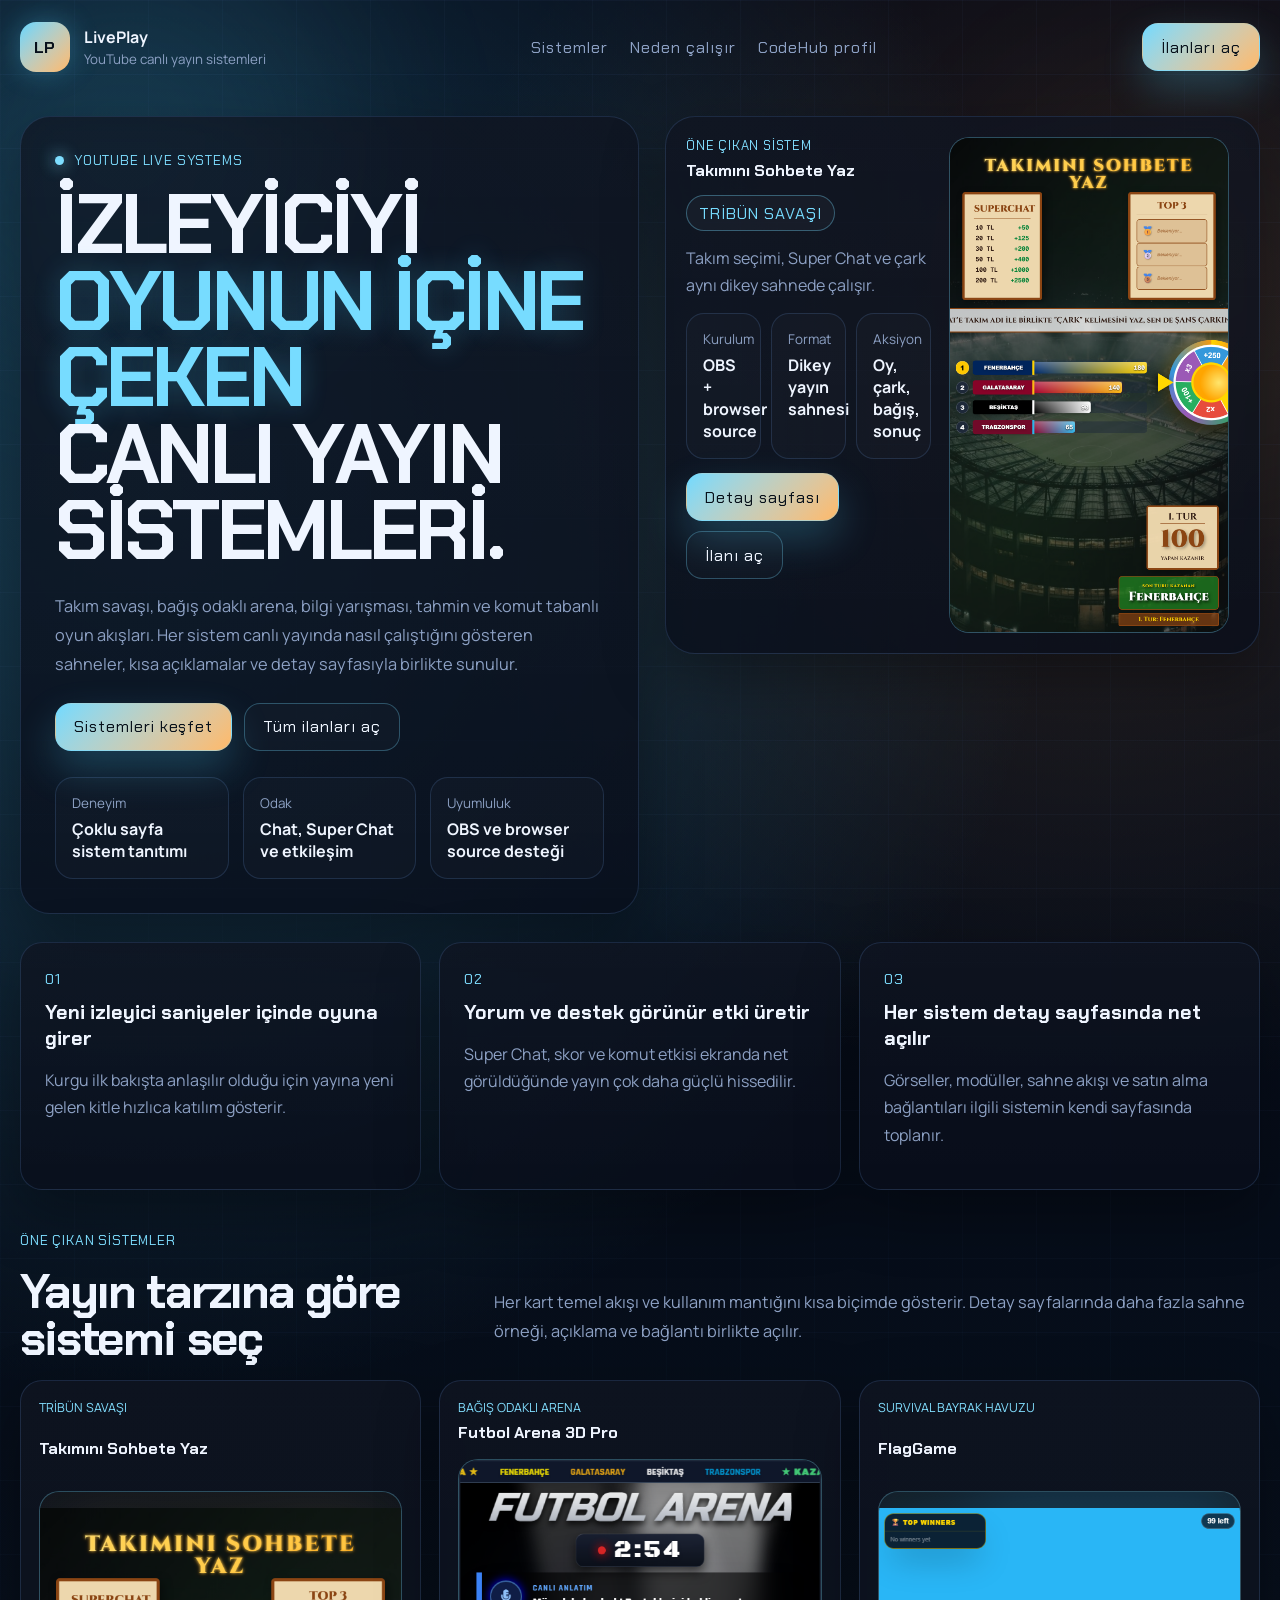
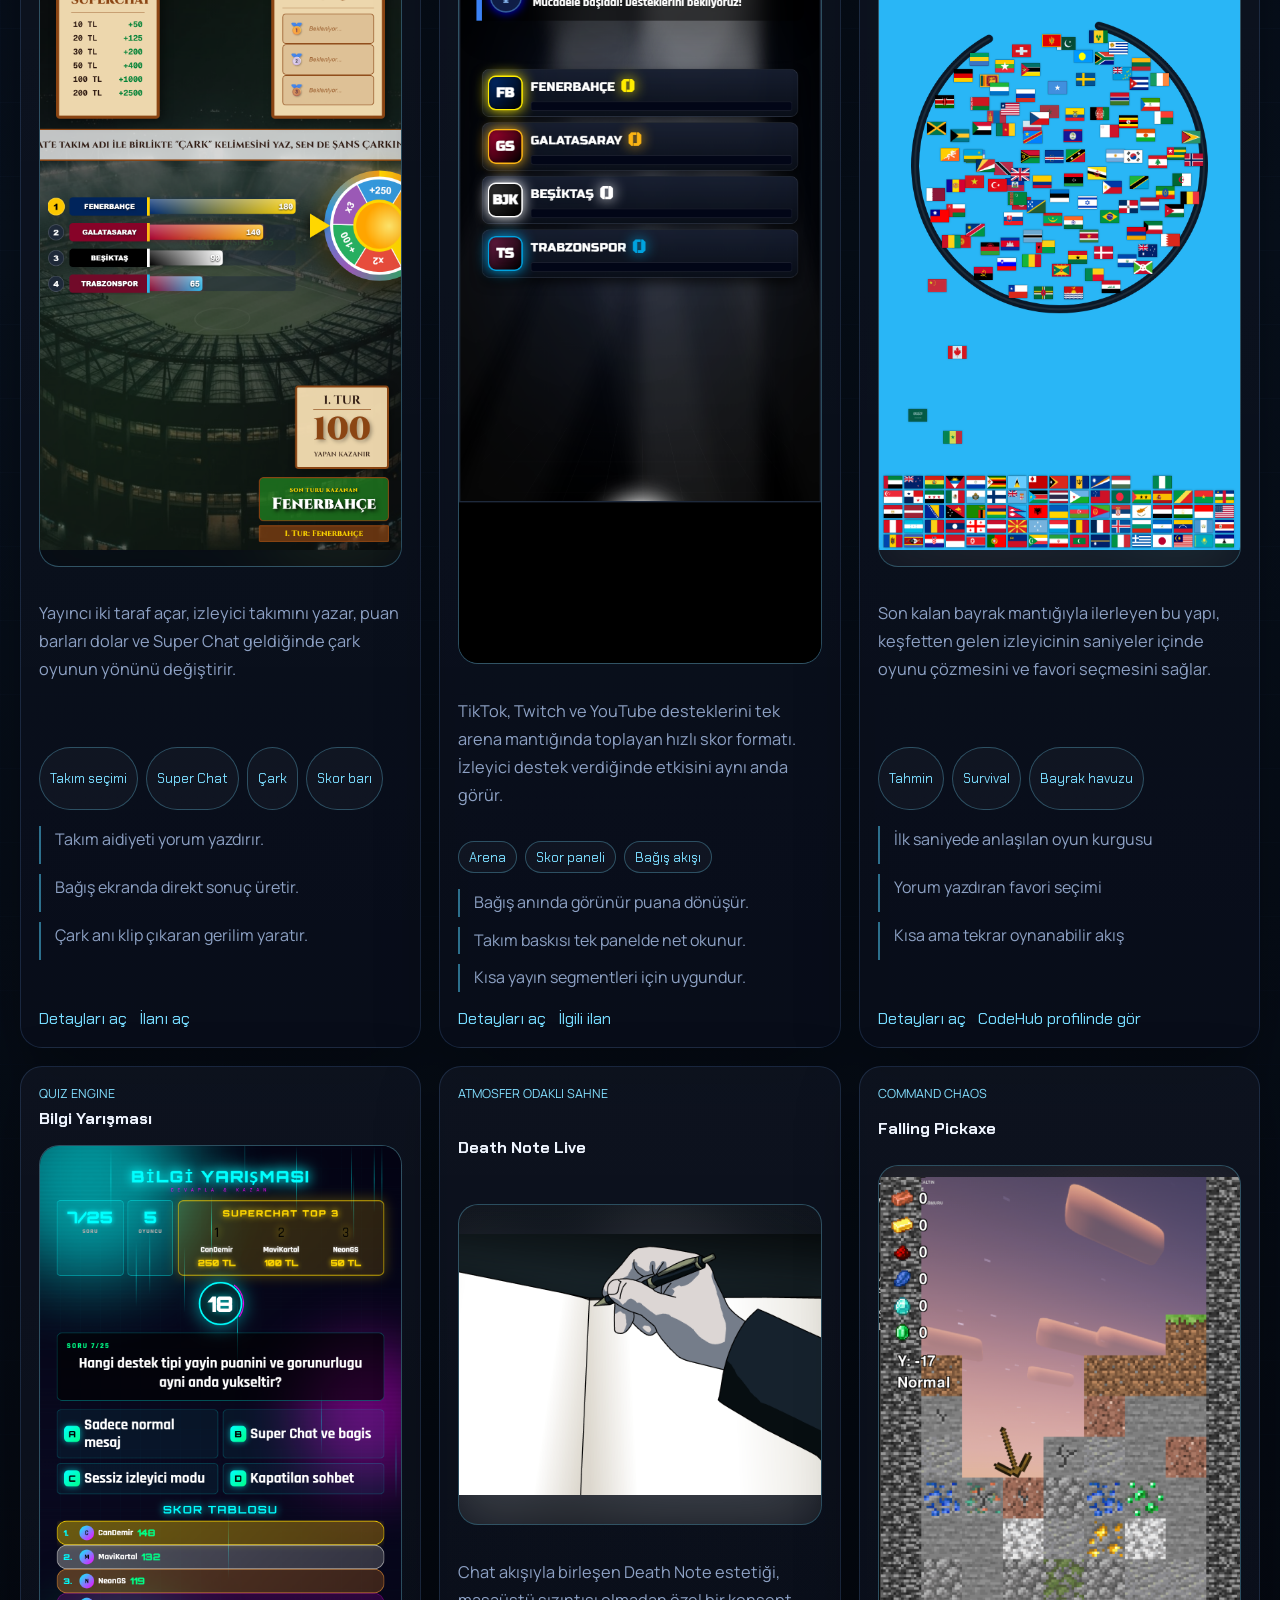
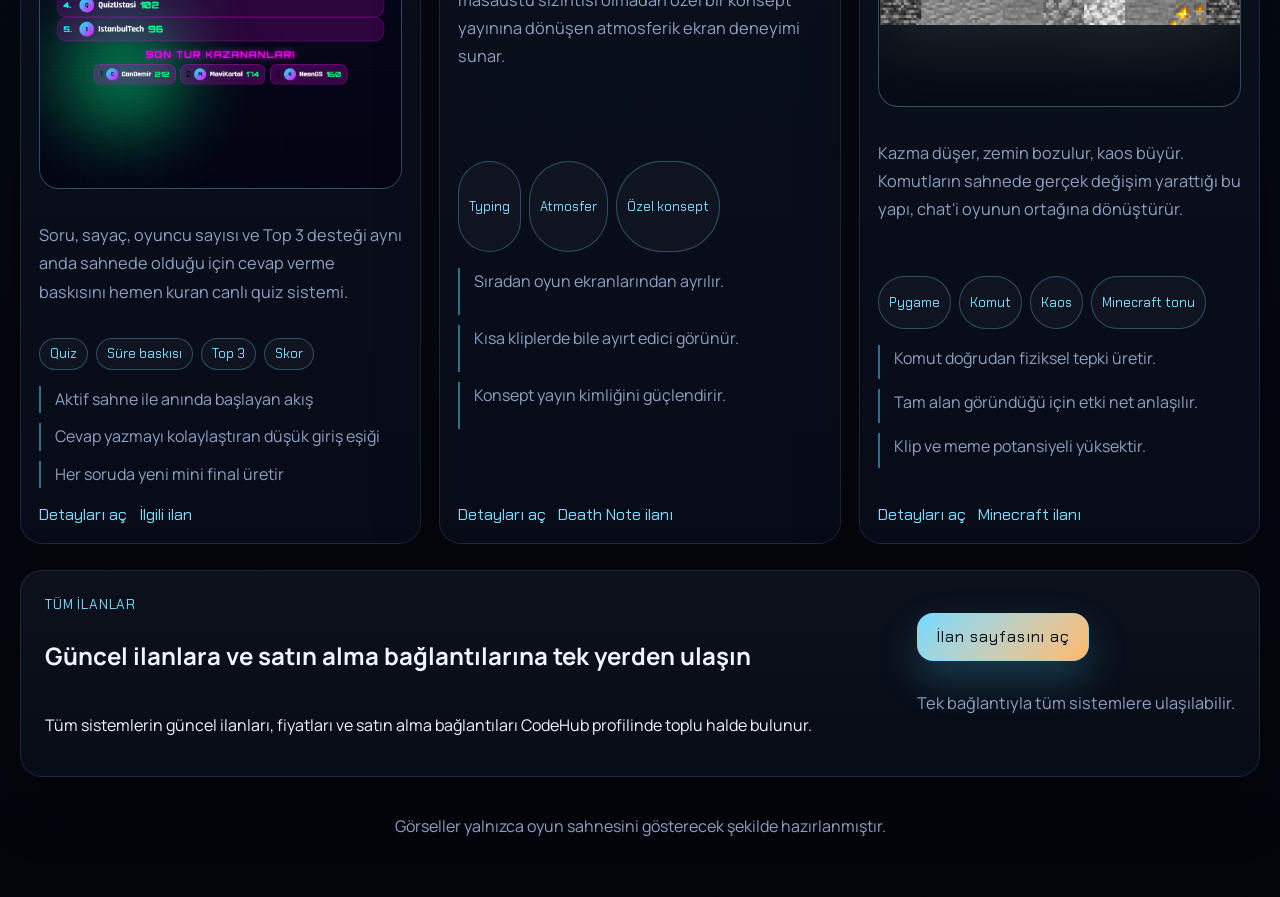
==== commit 9b06f11a: "Revert "Make the cinematic showcase the default homepage" This reverts commit 413eea0f878328cbf24f9c" ====
--- a/index.html
+++ b/index.html
@@ -3,44 +3,153 @@
   <head>
     <meta charset="UTF-8" />
     <meta name="viewport" content="width=device-width, initial-scale=1.0" />
-    <meta http-equiv="refresh" content="0; url=./liveplay-cinematic-showcase/" />
-    <title>LivePlay yönlendiriliyor</title>
-    <style>
-      :root {
-        color-scheme: dark;
-      }
+    <meta
+      name="description"
+      content="LivePlay, YouTube canlı yayınları için etkileşim odaklı oyun, quiz ve komut sistemlerini çok sayfalı yapıda sunar."
+    />
+    <meta name="theme-color" content="#050816" />
+    <title>LivePlay | YouTube Canlı Yayın Sistemleri</title>
+    <link rel="preconnect" href="https://fonts.googleapis.com" />
+    <link rel="preconnect" href="https://fonts.gstatic.com" crossorigin />
+    <link
+      href="https://fonts.googleapis.com/css2?family=Chakra+Petch:wght@400;500;600;700&family=Manrope:wght@400;500;600;700;800&display=swap"
+      rel="stylesheet"
+    />
+    <link rel="stylesheet" href="./styles.css" />
+    <script defer src="./games-data.js"></script>
+    <script defer src="./script.js"></script>
+  </head>
+  <body class="page-home">
+    <a class="skip-link" href="#anaIcerik">İçeriğe geç</a>
 
-      body {
-        margin: 0;
-        min-height: 100vh;
-        display: grid;
-        place-items: center;
-        font-family: Arial, sans-serif;
-        background: #050816;
-        color: #f6f7fb;
-      }
+    <div class="page-shell">
+      <div class="ambient ambient-a"></div>
+      <div class="ambient ambient-b"></div>
+      <div class="scanlines"></div>
 
-      main {
-        width: min(92vw, 640px);
-        padding: 24px;
-        border: 1px solid rgba(255, 255, 255, 0.12);
-        border-radius: 18px;
-        background: rgba(255, 255, 255, 0.04);
-      }
+      <header class="site-header">
+        <a class="brand" href="./index.html">
+          <span class="brand-mark">LP</span>
+          <span class="brand-copy">
+            <strong>LivePlay</strong>
+            <small>YouTube canlı yayın sistemleri</small>
+          </span>
+        </a>
 
-      a {
-        color: #7de7ff;
-      }
-    </style>
-    <script>
-      window.location.replace("./liveplay-cinematic-showcase/");
-    </script>
-  </head>
-  <body>
-    <main>
-      <h1>Yeni vitrine yönlendiriliyorsunuz.</h1>
-      <p><a href="./liveplay-cinematic-showcase/">Yeni sinematik vitrini aç</a></p>
-      <p><a href="./index-classic.html">Eski vitrini aç</a></p>
-    </main>
+        <nav class="site-nav" aria-label="Ana menü">
+          <a href="#urunler">Sistemler</a>
+          <a href="#neden">Neden çalışır</a>
+          <a href="https://www.itemsatis.com/p/CodeHub" target="_blank" rel="noreferrer">CodeHub profil</a>
+        </nav>
+
+        <a class="nav-cta" href="https://www.itemsatis.com/p/CodeHub" target="_blank" rel="noreferrer">
+          İlanları aç
+        </a>
+      </header>
+
+      <main id="anaIcerik">
+        <section class="hero-grid">
+          <div class="hero-copy reveal">
+            <span class="section-kicker">
+              <span class="kicker-dot"></span>
+              YOUTUBE LIVE SYSTEMS
+            </span>
+
+            <h1>
+              İZLEYİCİYİ
+              <span>OYUNUN İÇİNE ÇEKEN</span>
+              CANLI YAYIN SİSTEMLERİ.
+            </h1>
+
+            <p class="hero-text">
+              Takım savaşı, bağış odaklı arena, bilgi yarışması, tahmin ve komut tabanlı
+              oyun akışları. Her sistem canlı yayında nasıl çalıştığını gösteren sahneler,
+              kısa açıklamalar ve detay sayfasıyla birlikte sunulur.
+            </p>
+
+            <div class="hero-actions">
+              <a class="button button-primary" href="#urunler">Sistemleri keşfet</a>
+              <a class="button button-secondary" href="https://www.itemsatis.com/p/CodeHub" target="_blank" rel="noreferrer">
+                Tüm ilanları aç
+              </a>
+            </div>
+
+            <div class="status-band">
+              <article>
+                <span>Deneyim</span>
+                <strong>Çoklu sayfa sistem tanıtımı</strong>
+              </article>
+              <article>
+                <span>Odak</span>
+                <strong>Chat, Super Chat ve etkileşim</strong>
+              </article>
+              <article>
+                <span>Uyumluluk</span>
+                <strong>OBS ve browser source desteği</strong>
+              </article>
+            </div>
+          </div>
+
+          <div class="hero-stage reveal delay-1">
+            <div class="hero-stage-frame" id="spotlightFrame"></div>
+          </div>
+        </section>
+
+        <section class="proof-grid" id="neden">
+          <article class="proof-card reveal">
+            <span class="proof-index">01</span>
+            <h2>Yeni izleyici saniyeler içinde oyuna girer</h2>
+            <p>Kurgu ilk bakışta anlaşılır olduğu için yayına yeni gelen kitle hızlıca katılım gösterir.</p>
+          </article>
+
+          <article class="proof-card reveal delay-1">
+            <span class="proof-index">02</span>
+            <h2>Yorum ve destek görünür etki üretir</h2>
+            <p>Super Chat, skor ve komut etkisi ekranda net görüldüğünde yayın çok daha güçlü hissedilir.</p>
+          </article>
+
+          <article class="proof-card reveal delay-2">
+            <span class="proof-index">03</span>
+            <h2>Her sistem detay sayfasında net açılır</h2>
+            <p>Görseller, modüller, sahne akışı ve satın alma bağlantıları ilgili sistemin kendi sayfasında toplanır.</p>
+          </article>
+        </section>
+
+        <section class="catalog-head reveal">
+          <div>
+            <span class="section-kicker">ÖNE ÇIKAN SİSTEMLER</span>
+            <h2>Yayın tarzına göre sistemi seç</h2>
+          </div>
+          <p>
+            Her kart temel akışı ve kullanım mantığını kısa biçimde gösterir. Detay sayfalarında
+            daha fazla sahne örneği, açıklama ve bağlantı birlikte açılır.
+          </p>
+        </section>
+
+        <section class="system-grid" id="urunler" aria-label="Sistem listesi"></section>
+
+        <section class="profile-panel reveal">
+          <div class="profile-copy">
+            <span class="section-kicker">TÜM İLANLAR</span>
+            <h2>Güncel ilanlara ve satın alma bağlantılarına tek yerden ulaşın</h2>
+            <p>
+              Tüm sistemlerin güncel ilanları, fiyatları ve satın alma bağlantıları CodeHub
+              profilinde toplu halde bulunur.
+            </p>
+          </div>
+
+          <div class="profile-actions">
+            <a class="button button-primary" href="https://www.itemsatis.com/p/CodeHub" target="_blank" rel="noreferrer">
+              İlan sayfasını aç
+            </a>
+            <p>Tek bağlantıyla tüm sistemlere ulaşılabilir.</p>
+          </div>
+        </section>
+      </main>
+
+      <footer class="site-footer">
+        <p>Görseller yalnızca oyun sahnesini gösterecek şekilde hazırlanmıştır.</p>
+      </footer>
+    </div>
   </body>
 </html>
--- a/styles.css
+++ b/styles.css
@@ -0,0 +1,1031 @@
+:root {
+  --bg: #040816;
+  --bg-2: #08101f;
+  --panel: rgba(9, 15, 28, 0.78);
+  --panel-strong: rgba(8, 13, 24, 0.94);
+  --line: rgba(121, 171, 255, 0.16);
+  --line-strong: rgba(121, 171, 255, 0.3);
+  --text: #eff5ff;
+  --muted: #8da1c4;
+  --page-accent: #51d2ff;
+  --page-glow: rgba(81, 210, 255, 0.24);
+  --amber: #ffb968;
+  --shadow-lg: 0 22px 60px rgba(0, 0, 0, 0.34);
+  --shadow-xl: 0 38px 110px rgba(0, 0, 0, 0.45);
+  --radius-xl: 30px;
+  --radius-lg: 22px;
+  --radius-md: 18px;
+  --radius-sm: 14px;
+}
+
+* {
+  box-sizing: border-box;
+}
+
+html {
+  color-scheme: dark;
+  scroll-behavior: smooth;
+}
+
+body {
+  margin: 0;
+  min-height: 100vh;
+  overflow-x: hidden;
+  background:
+    radial-gradient(circle at 12% 12%, color-mix(in srgb, var(--page-accent) 26%, transparent), transparent 24%),
+    radial-gradient(circle at 86% 10%, rgba(255, 185, 104, 0.14), transparent 18%),
+    linear-gradient(180deg, #040714 0%, #07101c 45%, #03050b 100%);
+  color: var(--text);
+  font-family: "Manrope", sans-serif;
+  opacity: 1;
+  transform: translateY(0);
+  filter: blur(0);
+  transition:
+    opacity 180ms ease,
+    transform 180ms ease,
+    filter 180ms ease;
+}
+
+body.page-leaving {
+  opacity: 0;
+  transform: translateY(10px);
+  filter: blur(4px);
+}
+
+body.body-locked {
+  overflow: hidden;
+}
+
+img {
+  display: block;
+  max-width: 100%;
+}
+
+a {
+  color: inherit;
+  text-decoration: none;
+}
+
+button,
+input,
+select {
+  font: inherit;
+}
+
+button {
+  cursor: pointer;
+}
+
+a:focus-visible,
+button:focus-visible {
+  outline: 2px solid color-mix(in srgb, var(--page-accent) 80%, white);
+  outline-offset: 4px;
+}
+
+.skip-link {
+  position: fixed;
+  top: 12px;
+  left: 12px;
+  z-index: 50;
+  padding: 10px 14px;
+  border-radius: 12px;
+  background: #fff;
+  color: #050916;
+  transform: translateY(-180%);
+  transition: transform 140ms ease;
+}
+
+.skip-link:focus-visible {
+  transform: translateY(0);
+}
+
+.page-shell {
+  position: relative;
+  width: min(1280px, calc(100vw - 40px));
+  margin: 0 auto;
+  padding-bottom: 36px;
+}
+
+.ambient,
+.scanlines {
+  position: fixed;
+  pointer-events: none;
+  inset: auto;
+  z-index: 0;
+}
+
+.ambient {
+  width: 430px;
+  height: 430px;
+  border-radius: 50%;
+  filter: blur(96px);
+  opacity: 0.34;
+}
+
+.ambient-a {
+  top: -70px;
+  left: -90px;
+  background: color-mix(in srgb, var(--page-accent) 34%, transparent);
+}
+
+.ambient-b {
+  top: 60px;
+  right: -130px;
+  background: rgba(255, 185, 104, 0.14);
+}
+
+.scanlines {
+  inset: 0;
+  background-image:
+    linear-gradient(rgba(122, 168, 255, 0.05) 1px, transparent 1px),
+    linear-gradient(90deg, rgba(122, 168, 255, 0.035) 1px, transparent 1px);
+  background-size: 74px 74px;
+  mask-image: linear-gradient(180deg, rgba(0, 0, 0, 0.92), transparent 95%);
+}
+
+.site-header,
+main,
+.detail-root,
+.site-footer {
+  position: relative;
+  z-index: 1;
+}
+
+.site-header {
+  display: flex;
+  align-items: center;
+  justify-content: space-between;
+  gap: 20px;
+  padding: 22px 0 16px;
+}
+
+.brand {
+  display: inline-flex;
+  align-items: center;
+  gap: 14px;
+}
+
+.brand-mark,
+.section-kicker,
+.site-nav a,
+.nav-cta,
+.button,
+.proof-index,
+.card-label,
+.purchase-label,
+.deck-label,
+.eyebrow-chip {
+  font-family: "Chakra Petch", sans-serif;
+  letter-spacing: 0.06em;
+}
+
+.brand-mark {
+  display: grid;
+  place-items: center;
+  width: 50px;
+  height: 50px;
+  border-radius: 16px;
+  background: linear-gradient(135deg, color-mix(in srgb, var(--page-accent) 92%, white), var(--amber));
+  color: #07101b;
+  font-weight: 700;
+  box-shadow: 0 0 28px color-mix(in srgb, var(--page-accent) 30%, transparent);
+}
+
+.brand-copy {
+  display: grid;
+  gap: 2px;
+}
+
+.brand-copy small {
+  color: var(--muted);
+}
+
+.site-nav {
+  display: flex;
+  align-items: center;
+  gap: 22px;
+  color: var(--muted);
+}
+
+.site-nav a:hover {
+  color: var(--text);
+}
+
+.nav-cta,
+.button {
+  display: inline-flex;
+  align-items: center;
+  justify-content: center;
+  min-height: 48px;
+  padding: 0 18px;
+  border-radius: 16px;
+  border: 1px solid color-mix(in srgb, var(--page-accent) 24%, rgba(255, 255, 255, 0.08));
+  transition:
+    transform 180ms ease,
+    box-shadow 180ms ease,
+    border-color 180ms ease,
+    background 180ms ease;
+}
+
+.nav-cta,
+.button-primary {
+  background: linear-gradient(135deg, color-mix(in srgb, var(--page-accent) 82%, white), var(--amber));
+  color: #07101a;
+  box-shadow: 0 18px 40px color-mix(in srgb, var(--page-accent) 24%, transparent);
+}
+
+.button-secondary {
+  background: rgba(255, 255, 255, 0.02);
+  color: var(--text);
+}
+
+.nav-cta:hover,
+.button:hover {
+  transform: translateY(-2px);
+}
+
+.section-kicker {
+  display: inline-flex;
+  align-items: center;
+  gap: 10px;
+  color: color-mix(in srgb, var(--page-accent) 74%, white);
+  font-size: 0.86rem;
+}
+
+.kicker-dot {
+  width: 9px;
+  height: 9px;
+  border-radius: 50%;
+  background: currentColor;
+  box-shadow: 0 0 16px currentColor;
+}
+
+.hero-grid {
+  display: grid;
+  grid-template-columns: 1.02fr 0.98fr;
+  gap: 26px;
+  padding: 28px 0 20px;
+  align-items: start;
+}
+
+.hero-copy,
+.hero-stage,
+.proof-card,
+.system-card,
+.profile-panel,
+.product-hero,
+.tab-row,
+.info-card,
+.gallery-card,
+.module-card,
+.related-card,
+.missing-state {
+  border: 1px solid var(--line);
+  background:
+    linear-gradient(180deg, rgba(255, 255, 255, 0.02), rgba(255, 255, 255, 0)),
+    var(--panel);
+  box-shadow: var(--shadow-lg);
+  backdrop-filter: blur(18px);
+}
+
+.hero-copy {
+  border-radius: var(--radius-xl);
+  padding: 34px;
+  min-height: 560px;
+  display: flex;
+  flex-direction: column;
+  justify-content: center;
+}
+
+.hero-copy h1,
+.catalog-head h2,
+.section-head h2,
+.product-copy h1,
+.missing-state h1 {
+  margin: 18px 0 0;
+  font-family: "Chakra Petch", sans-serif;
+  font-size: clamp(3rem, 6.5vw, 5.2rem);
+  line-height: 0.92;
+  letter-spacing: -0.04em;
+}
+
+.hero-copy h1 span {
+  display: block;
+  color: color-mix(in srgb, var(--page-accent) 78%, white);
+  text-shadow: 0 0 26px color-mix(in srgb, var(--page-accent) 24%, transparent);
+}
+
+.hero-text,
+.catalog-head p,
+.section-head p,
+.product-summary,
+.system-summary,
+.purchase-copy p,
+.info-card p,
+.missing-state p,
+.profile-actions p {
+  color: var(--muted);
+  line-height: 1.78;
+  font-size: 1.02rem;
+}
+
+.hero-text {
+  width: min(100%, 600px);
+  margin: 22px 0 0;
+}
+
+.hero-actions {
+  display: flex;
+  flex-wrap: wrap;
+  gap: 12px;
+  margin-top: 24px;
+}
+
+.status-band {
+  display: grid;
+  grid-template-columns: repeat(3, minmax(0, 1fr));
+  gap: 14px;
+  margin-top: 26px;
+}
+
+.status-band article,
+.deck-metrics article,
+.product-strip article {
+  border: 1px solid var(--line);
+  border-radius: 18px;
+  padding: 16px;
+  background: rgba(255, 255, 255, 0.02);
+}
+
+.status-band span,
+.deck-metrics span,
+.product-strip span {
+  display: block;
+  margin-bottom: 6px;
+  color: var(--muted);
+  font-size: 0.84rem;
+}
+
+.hero-stage {
+  border-radius: var(--radius-xl);
+  padding: 20px;
+  display: grid;
+}
+
+.hero-stage-frame {
+  min-height: 0;
+}
+
+.command-deck {
+  display: grid;
+  grid-template-columns: minmax(0, 0.96fr) minmax(280px, 0.92fr);
+  gap: 18px;
+  align-items: stretch;
+}
+
+.deck-head,
+.system-card-head,
+.related-copy,
+.gallery-copy,
+.purchase-copy,
+.profile-copy {
+  display: grid;
+  gap: 6px;
+}
+
+.deck-copy {
+  display: grid;
+  gap: 14px;
+  align-content: start;
+}
+
+.deck-label,
+.purchase-label,
+.card-label {
+  color: color-mix(in srgb, var(--page-accent) 72%, white);
+  font-size: 0.82rem;
+}
+
+.deck-head strong,
+.system-card-head strong,
+.catalog-head h2,
+.section-head h2,
+.purchase-copy strong,
+.related-copy strong {
+  font-family: "Chakra Petch", sans-serif;
+}
+
+.deck-media {
+  min-height: 100%;
+}
+
+.eyebrow-chip {
+  display: inline-flex;
+  align-items: center;
+  justify-content: center;
+  width: fit-content;
+  min-height: 36px;
+  padding: 0 12px;
+  border-radius: 999px;
+  border: 1px solid color-mix(in srgb, var(--page-accent) 28%, rgba(255, 255, 255, 0.1));
+  color: color-mix(in srgb, var(--page-accent) 78%, white);
+  background: rgba(255, 255, 255, 0.03);
+}
+
+.deck-copy p {
+  margin: 0;
+  color: var(--muted);
+  line-height: 1.7;
+}
+
+.deck-metrics {
+  display: grid;
+  grid-template-columns: repeat(3, minmax(0, 1fr));
+  gap: 10px;
+}
+
+.deck-actions {
+  display: flex;
+  gap: 10px;
+  flex-wrap: wrap;
+}
+
+.tab-row {
+  display: grid;
+  grid-template-columns: repeat(3, minmax(0, 1fr));
+  gap: 10px;
+  margin-top: 14px;
+}
+.mini-tab,
+.system-card,
+.proof-card,
+.profile-panel,
+.hero-copy,
+.hero-stage,
+.product-hero {
+  min-width: 0;
+}
+
+.switch-card,
+.mini-tab {
+  display: grid;
+  gap: 4px;
+  padding: 14px;
+  border-radius: 18px;
+  border: 1px solid var(--line);
+  background: rgba(255, 255, 255, 0.02);
+  color: var(--muted);
+  transition:
+    border-color 160ms ease,
+    transform 160ms ease,
+    background 160ms ease;
+}
+
+.switch-card strong,
+.mini-tab strong {
+  color: var(--text);
+  font-family: "Chakra Petch", sans-serif;
+  font-size: 0.95rem;
+}
+
+.switch-card span,
+.mini-tab span,
+.system-card-head span,
+.related-copy span {
+  font-size: 0.78rem;
+  color: color-mix(in srgb, var(--page-accent) 72%, white);
+}
+
+.switch-card.is-active,
+.switch-card:hover,
+.mini-tab.is-active,
+.mini-tab:hover {
+  transform: translateY(-2px);
+  border-color: color-mix(in srgb, var(--page-accent) 60%, rgba(255, 255, 255, 0.18));
+  background: rgba(255, 255, 255, 0.05);
+}
+
+.proof-grid {
+  display: grid;
+  grid-template-columns: repeat(3, minmax(0, 1fr));
+  gap: 18px;
+  padding: 8px 0 10px;
+}
+
+.proof-card,
+.profile-panel {
+  border-radius: var(--radius-lg);
+  padding: 24px;
+}
+
+.proof-index {
+  color: color-mix(in srgb, var(--page-accent) 74%, white);
+  font-size: 0.92rem;
+}
+
+.proof-card h2,
+.info-card h2,
+.module-card h3 {
+  margin: 10px 0 0;
+  font-family: "Chakra Petch", sans-serif;
+  font-size: 1.24rem;
+}
+
+.proof-card p,
+.system-summary,
+.signal-list p,
+.timeline-list p,
+.compact-list li,
+.gallery-copy span,
+.related-copy span,
+.muted-paragraph {
+  color: var(--muted);
+  line-height: 1.72;
+}
+
+.catalog-head,
+.section-head {
+  display: flex;
+  align-items: end;
+  justify-content: space-between;
+  gap: 18px;
+  padding: 28px 0 18px;
+}
+
+.catalog-head h2,
+.section-head h2 {
+  font-size: clamp(2rem, 4vw, 3rem);
+  line-height: 0.98;
+}
+
+.system-grid {
+  display: grid;
+  grid-template-columns: repeat(3, minmax(0, 1fr));
+  gap: 18px;
+}
+
+.system-card {
+  display: grid;
+  gap: 16px;
+  border-radius: var(--radius-lg);
+  padding: 18px;
+}
+
+.system-media {
+  min-height: 260px;
+}
+
+.chip-row {
+  display: flex;
+  flex-wrap: wrap;
+  gap: 8px;
+}
+
+.chip-row span {
+  display: inline-flex;
+  align-items: center;
+  min-height: 32px;
+  padding: 0 10px;
+  border-radius: 999px;
+  border: 1px solid color-mix(in srgb, var(--page-accent) 24%, rgba(255, 255, 255, 0.08));
+  background: rgba(255, 255, 255, 0.03);
+  color: color-mix(in srgb, var(--page-accent) 76%, white);
+  font-family: "Chakra Petch", sans-serif;
+  font-size: 0.82rem;
+}
+
+.signal-list {
+  display: grid;
+  gap: 10px;
+}
+
+.signal-list p {
+  margin: 0;
+  padding-left: 14px;
+  border-left: 2px solid color-mix(in srgb, var(--page-accent) 50%, transparent);
+}
+
+.system-actions {
+  display: flex;
+  justify-content: flex-start;
+  flex-wrap: wrap;
+  gap: 12px;
+  margin-top: auto;
+}
+
+.text-link {
+  color: color-mix(in srgb, var(--page-accent) 78%, white);
+  font-family: "Chakra Petch", sans-serif;
+}
+
+.text-link:hover {
+  color: #fff;
+}
+
+.profile-panel {
+  display: flex;
+  align-items: center;
+  justify-content: space-between;
+  gap: 22px;
+  margin-top: 26px;
+}
+
+.profile-actions {
+  display: grid;
+  gap: 12px;
+  justify-items: start;
+}
+
+.site-footer {
+  padding: 22px 0 8px;
+  color: var(--muted);
+  text-align: center;
+}
+
+.media-shell {
+  position: relative;
+  overflow: hidden;
+  border-radius: 20px;
+  border: 1px solid color-mix(in srgb, var(--page-accent) 24%, rgba(255, 255, 255, 0.1));
+  background:
+    linear-gradient(180deg, rgba(255, 255, 255, 0.03), rgba(255, 255, 255, 0)),
+    #060b15;
+}
+
+.media-shell::before {
+  content: "";
+  position: absolute;
+  inset: 0;
+  background: var(--preview) center / cover no-repeat;
+  filter: blur(30px);
+  opacity: 0.2;
+  transform: scale(1.08);
+}
+
+.media-shell img {
+  position: relative;
+  z-index: 1;
+  width: 100%;
+  height: 100%;
+}
+
+.media-fit-contain img {
+  object-fit: contain;
+  background: linear-gradient(180deg, rgba(255, 255, 255, 0.01), rgba(255, 255, 255, 0));
+}
+
+.media-fit-cover img {
+  object-fit: cover;
+}
+
+.product-hero {
+  display: grid;
+  grid-template-columns: 1.08fr 0.92fr;
+  gap: 22px;
+  border-radius: var(--radius-xl);
+  padding: 28px;
+  margin-top: 18px;
+}
+
+.product-copy h1 {
+  font-size: clamp(2.6rem, 5vw, 4.4rem);
+}
+
+.back-link {
+  color: color-mix(in srgb, var(--page-accent) 74%, white);
+  font-family: "Chakra Petch", sans-serif;
+}
+
+.product-strip {
+  display: grid;
+  grid-template-columns: repeat(3, minmax(0, 1fr));
+  gap: 12px;
+  margin-top: 20px;
+}
+
+.product-actions {
+  display: flex;
+  flex-wrap: wrap;
+  gap: 12px;
+  margin-top: 20px;
+}
+
+.purchase-panel {
+  display: grid;
+  gap: 16px;
+}
+
+.purchase-visual {
+  min-height: 280px;
+}
+
+.purchase-copy {
+  border: 1px solid var(--line);
+  border-radius: 22px;
+  padding: 20px;
+  background: rgba(255, 255, 255, 0.02);
+}
+
+.tab-row {
+  border-radius: 22px;
+  padding: 14px;
+  margin-top: 18px;
+}
+
+.product-grid {
+  display: grid;
+  grid-template-columns: repeat(4, minmax(0, 1fr));
+  gap: 18px;
+  margin-top: 22px;
+}
+
+.info-card {
+  border-radius: 22px;
+  padding: 22px;
+}
+
+.timeline-list {
+  display: grid;
+  gap: 12px;
+  margin-top: 16px;
+}
+
+.timeline-list article {
+  display: grid;
+  grid-template-columns: auto 1fr;
+  gap: 12px;
+  align-items: start;
+}
+
+.timeline-list span,
+.module-card span {
+  display: grid;
+  place-items: center;
+  width: 34px;
+  height: 34px;
+  border-radius: 10px;
+  background: color-mix(in srgb, var(--page-accent) 20%, transparent);
+  color: color-mix(in srgb, var(--page-accent) 82%, white);
+  font-family: "Chakra Petch", sans-serif;
+}
+
+.compact-list {
+  margin: 16px 0 0;
+  padding-left: 18px;
+  display: grid;
+  gap: 10px;
+}
+
+.gallery-grid {
+  display: grid;
+  grid-template-columns: repeat(12, minmax(0, 1fr));
+  gap: 18px;
+}
+
+.gallery-card {
+  grid-column: span 4;
+  display: grid;
+  gap: 12px;
+  border-radius: 22px;
+  padding: 14px;
+}
+
+.gallery-card-wide {
+  grid-column: span 6;
+}
+
+.gallery-card .media-shell {
+  min-height: 220px;
+}
+
+.gallery-card-wide .media-shell {
+  min-height: 260px;
+}
+
+.gallery-copy {
+  padding: 4px 4px 0;
+}
+
+.module-grid,
+.related-grid {
+  display: grid;
+  grid-template-columns: repeat(4, minmax(0, 1fr));
+  gap: 18px;
+}
+
+.module-card,
+.related-card {
+  border-radius: 22px;
+  padding: 20px;
+}
+
+.related-card {
+  display: grid;
+  gap: 14px;
+}
+
+.media-shell-mini {
+  min-height: 150px;
+}
+
+.missing-state {
+  border-radius: 24px;
+  padding: 36px;
+  margin-top: 24px;
+  text-align: center;
+}
+
+.lightbox[hidden] {
+  display: none;
+}
+
+.lightbox {
+  position: fixed;
+  inset: 0;
+  z-index: 60;
+}
+
+.lightbox-backdrop {
+  position: absolute;
+  inset: 0;
+  background: rgba(2, 4, 10, 0.82);
+  backdrop-filter: blur(10px);
+}
+
+.lightbox-frame {
+  position: relative;
+  z-index: 1;
+  width: min(1100px, calc(100vw - 32px));
+  margin: 72px auto 0;
+  padding: 18px;
+  border-radius: 26px;
+  border: 1px solid var(--line-strong);
+  background: rgba(6, 10, 18, 0.95);
+}
+
+.lightbox-frame img {
+  border-radius: 18px;
+  max-height: 72vh;
+  margin: 0 auto;
+}
+
+.lightbox-frame figcaption {
+  margin-top: 14px;
+  color: var(--muted);
+  text-align: center;
+}
+
+.lightbox-close {
+  position: absolute;
+  top: 18px;
+  right: 18px;
+  z-index: 2;
+  min-height: 42px;
+  padding: 0 14px;
+  border-radius: 14px;
+  border: 1px solid var(--line-strong);
+  background: rgba(255, 255, 255, 0.06);
+  color: var(--text);
+}
+
+.reveal {
+  opacity: 0;
+  transform: translateY(22px);
+  transition:
+    opacity 560ms ease,
+    transform 560ms ease;
+}
+
+.reveal.delay-1 {
+  transition-delay: 90ms;
+}
+
+.reveal.delay-2 {
+  transition-delay: 180ms;
+}
+
+.reveal.is-visible {
+  opacity: 1;
+  transform: translateY(0);
+}
+
+@media (max-width: 1180px) {
+  .hero-grid,
+  .product-hero,
+  .profile-panel {
+    grid-template-columns: 1fr;
+  }
+
+  .command-deck {
+    grid-template-columns: 1fr;
+  }
+
+  .status-band,
+  .deck-metrics,
+  .product-strip,
+  .proof-grid,
+  .system-grid,
+  .product-grid,
+  .module-grid,
+  .related-grid {
+    grid-template-columns: repeat(2, minmax(0, 1fr));
+  }
+
+  .gallery-card,
+  .gallery-card-wide {
+    grid-column: span 6;
+  }
+
+  .hero-copy {
+    min-height: auto;
+  }
+}
+
+@media (max-width: 760px) {
+  .page-shell {
+    width: min(100vw - 20px, 100%);
+  }
+
+  .site-header,
+  .site-nav,
+  .hero-actions,
+  .deck-actions,
+  .system-actions,
+  .product-actions {
+    flex-direction: column;
+    align-items: stretch;
+  }
+
+  .site-header {
+    padding-top: 16px;
+  }
+
+  .hero-copy,
+  .hero-stage,
+  .proof-card,
+  .system-card,
+  .profile-panel,
+  .product-hero,
+  .tab-row,
+  .info-card,
+  .gallery-card,
+  .module-card,
+  .related-card,
+  .missing-state {
+    border-radius: 22px;
+  }
+
+  .hero-copy,
+  .product-hero,
+  .proof-card,
+  .system-card,
+  .profile-panel,
+  .info-card,
+  .module-card,
+  .related-card {
+    padding: 18px;
+  }
+
+  .hero-copy h1,
+  .product-copy h1,
+  .catalog-head h2,
+  .section-head h2,
+  .missing-state h1 {
+    font-size: clamp(2.2rem, 12vw, 3.4rem);
+  }
+
+  .status-band,
+  .deck-metrics,
+  .product-strip,
+  .proof-grid,
+  .system-grid,
+  .product-grid,
+  .module-grid,
+  .related-grid,
+  .tab-row {
+    grid-template-columns: 1fr;
+  }
+
+  .catalog-head,
+  .section-head {
+    align-items: start;
+    flex-direction: column;
+  }
+
+  .gallery-grid {
+    grid-template-columns: 1fr;
+  }
+
+  .gallery-card,
+  .gallery-card-wide {
+    grid-column: auto;
+  }
+
+  .deck-media,
+  .system-media,
+  .purchase-visual,
+  .gallery-card .media-shell,
+  .gallery-card-wide .media-shell {
+    min-height: 190px;
+  }
+}
